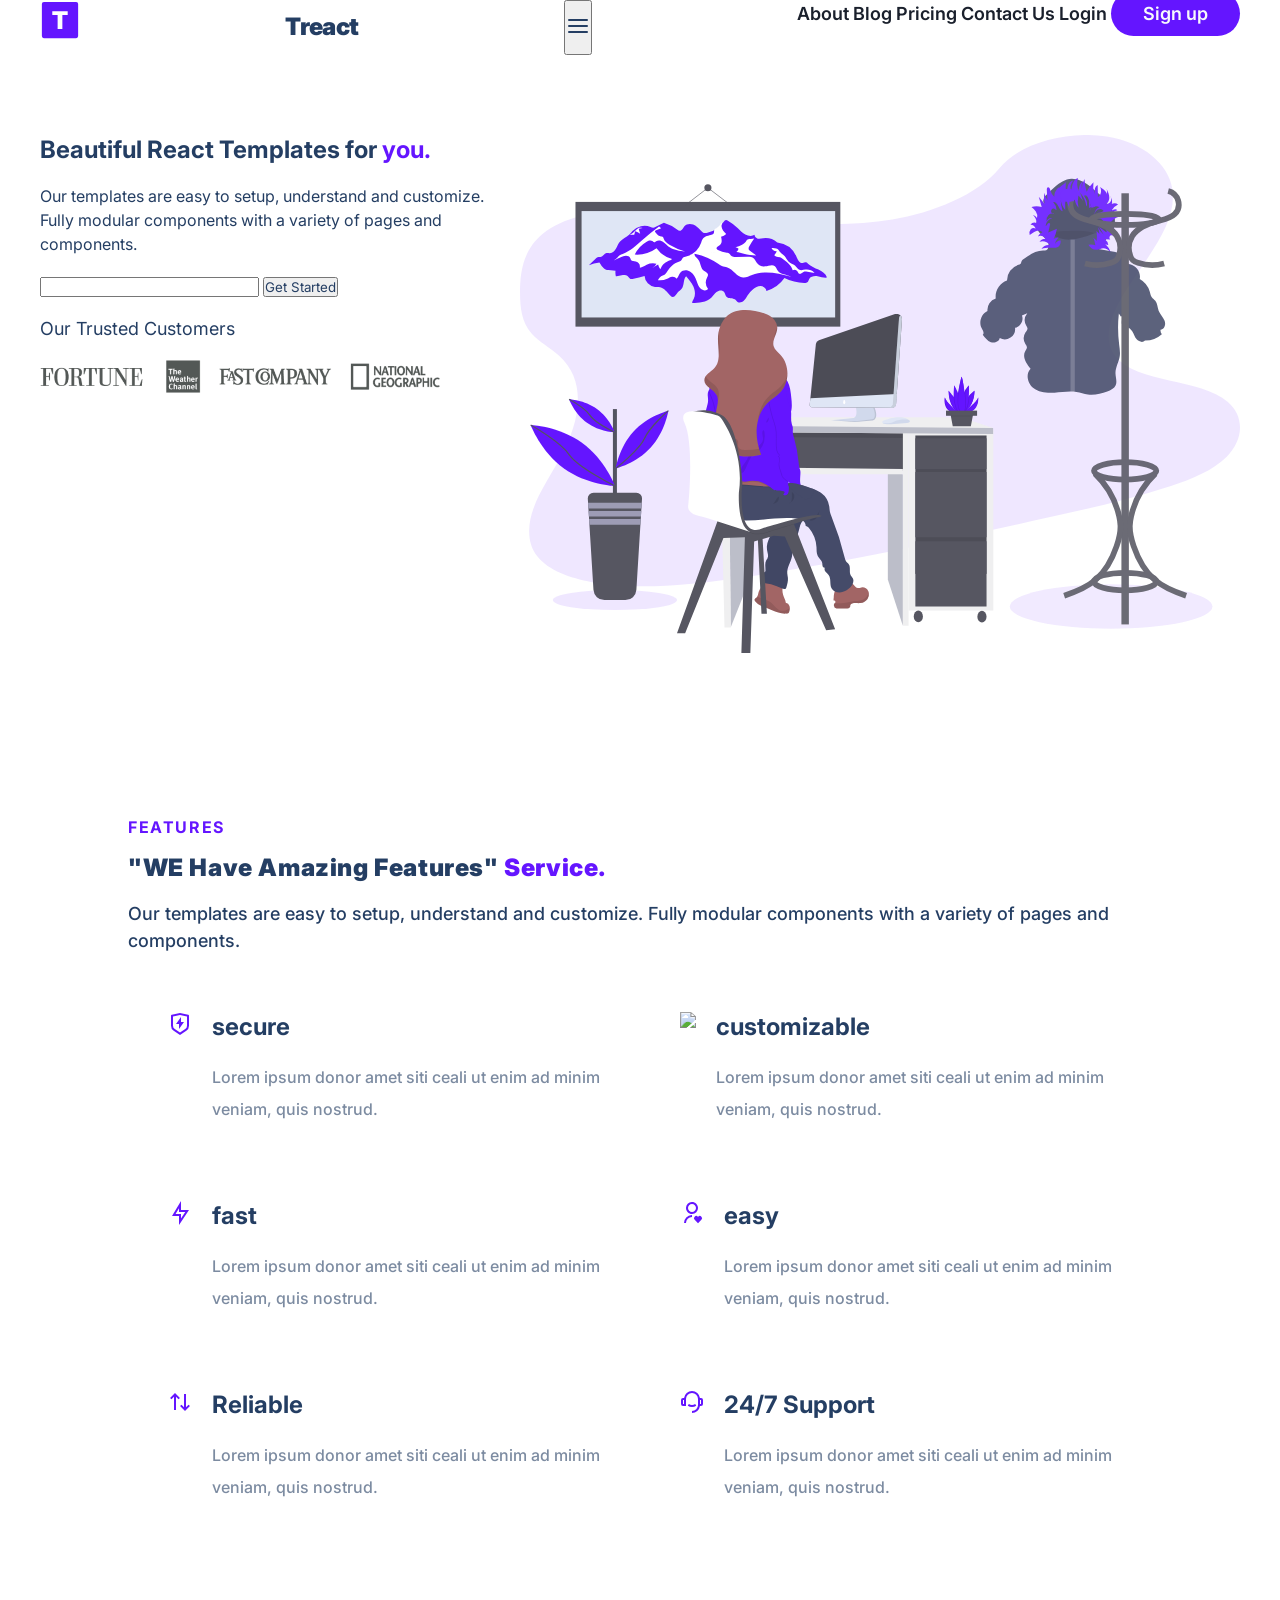
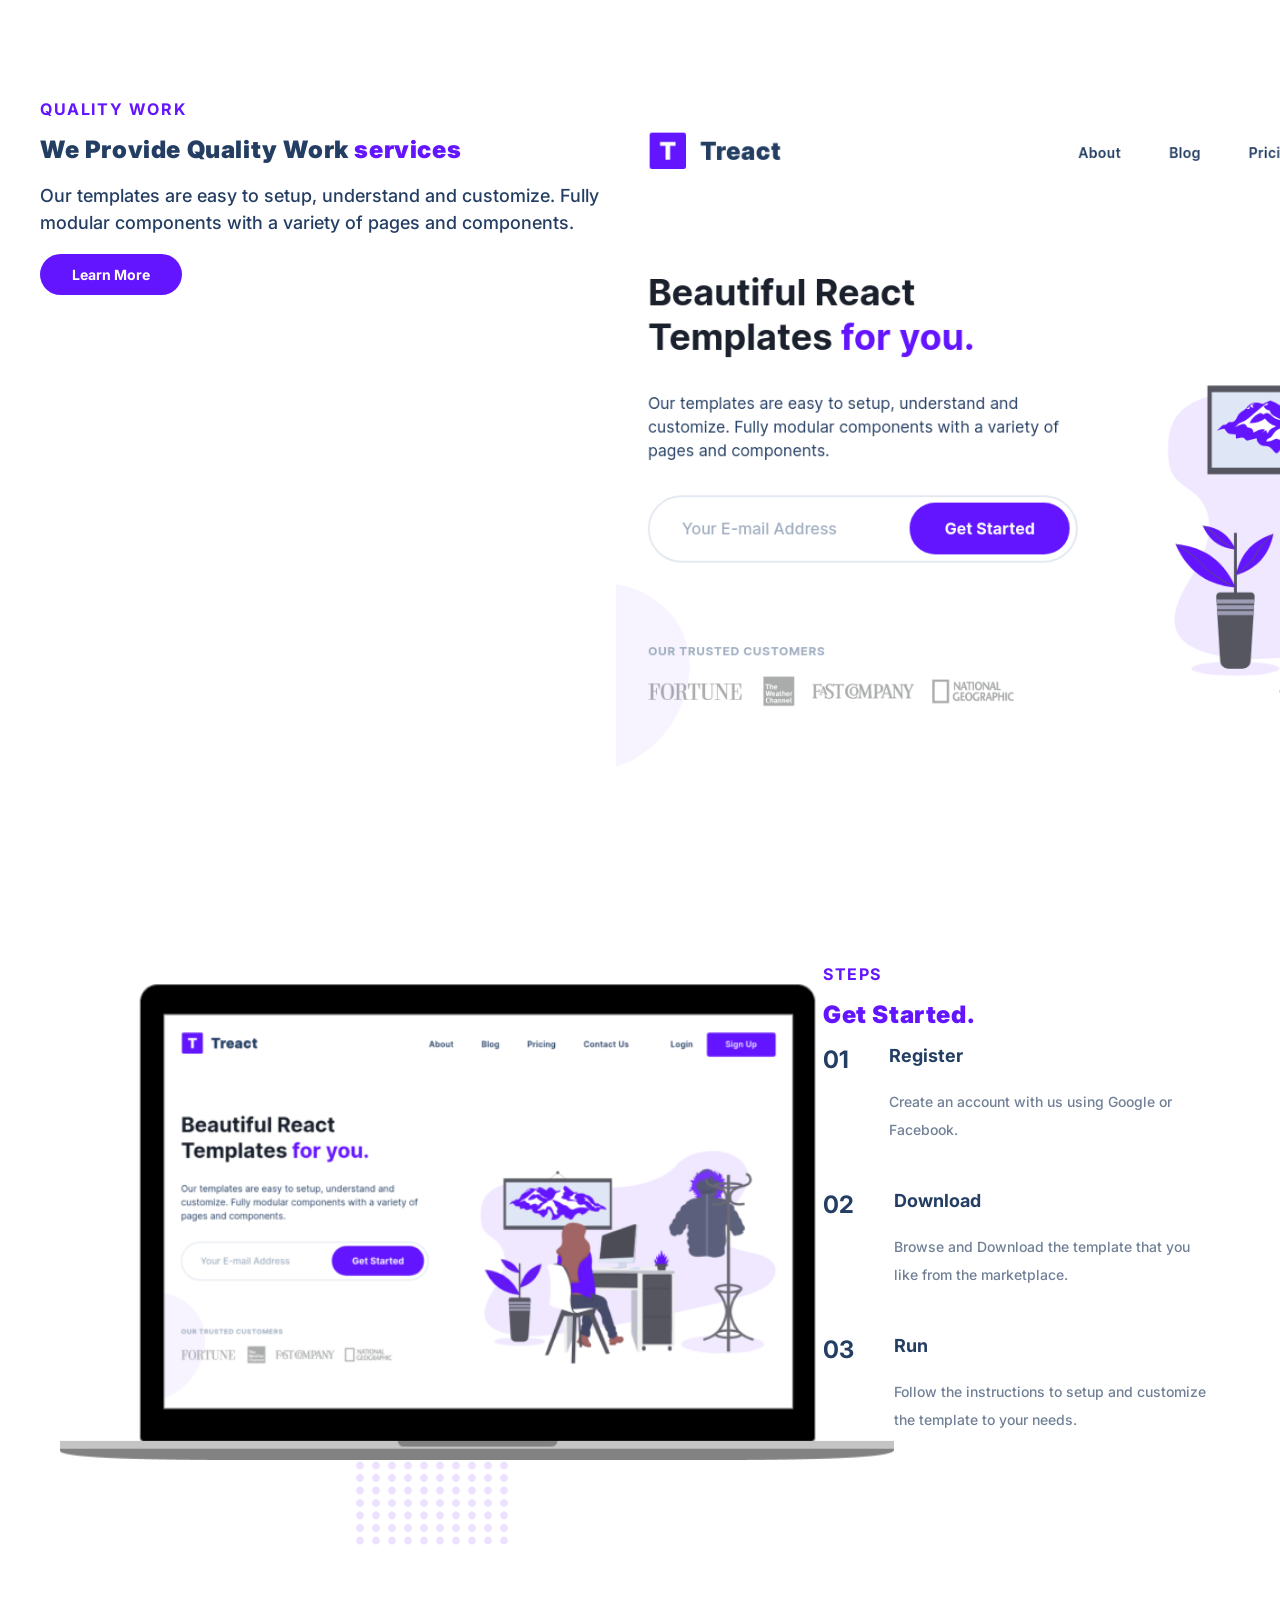
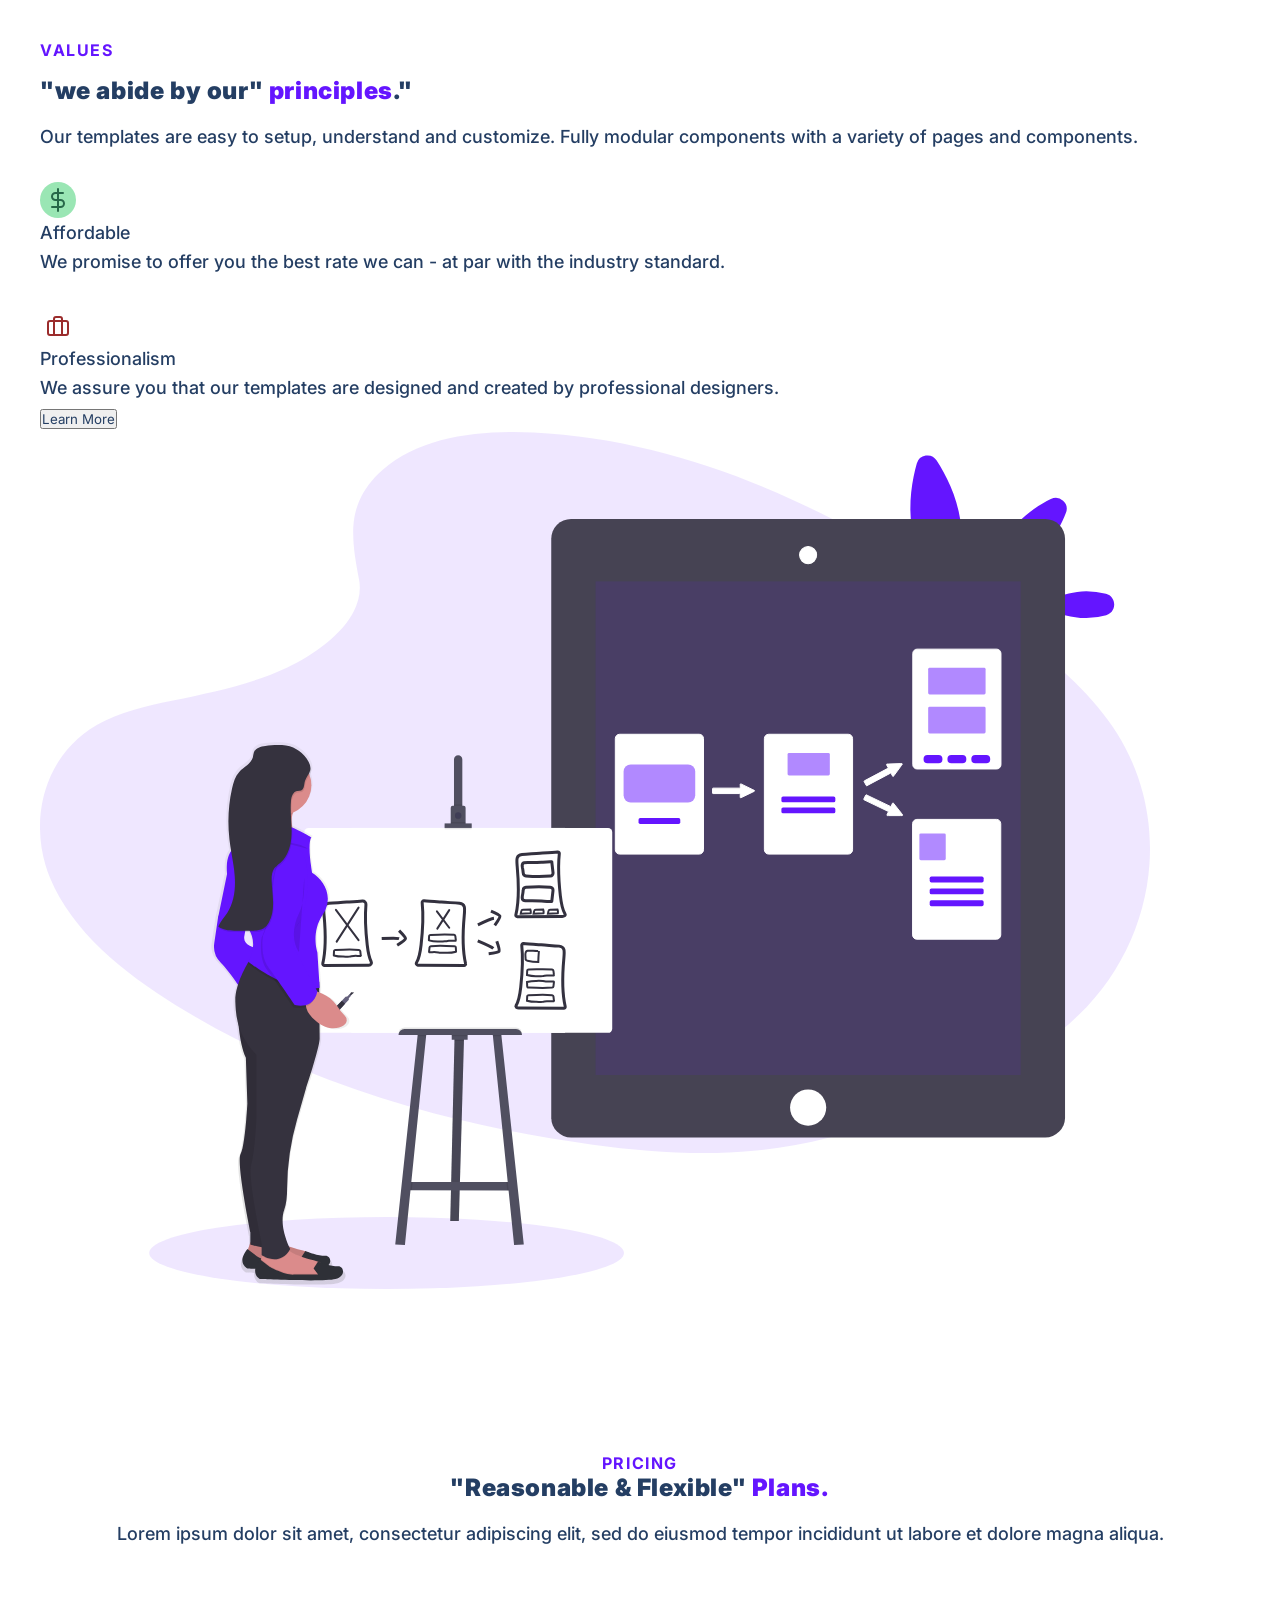
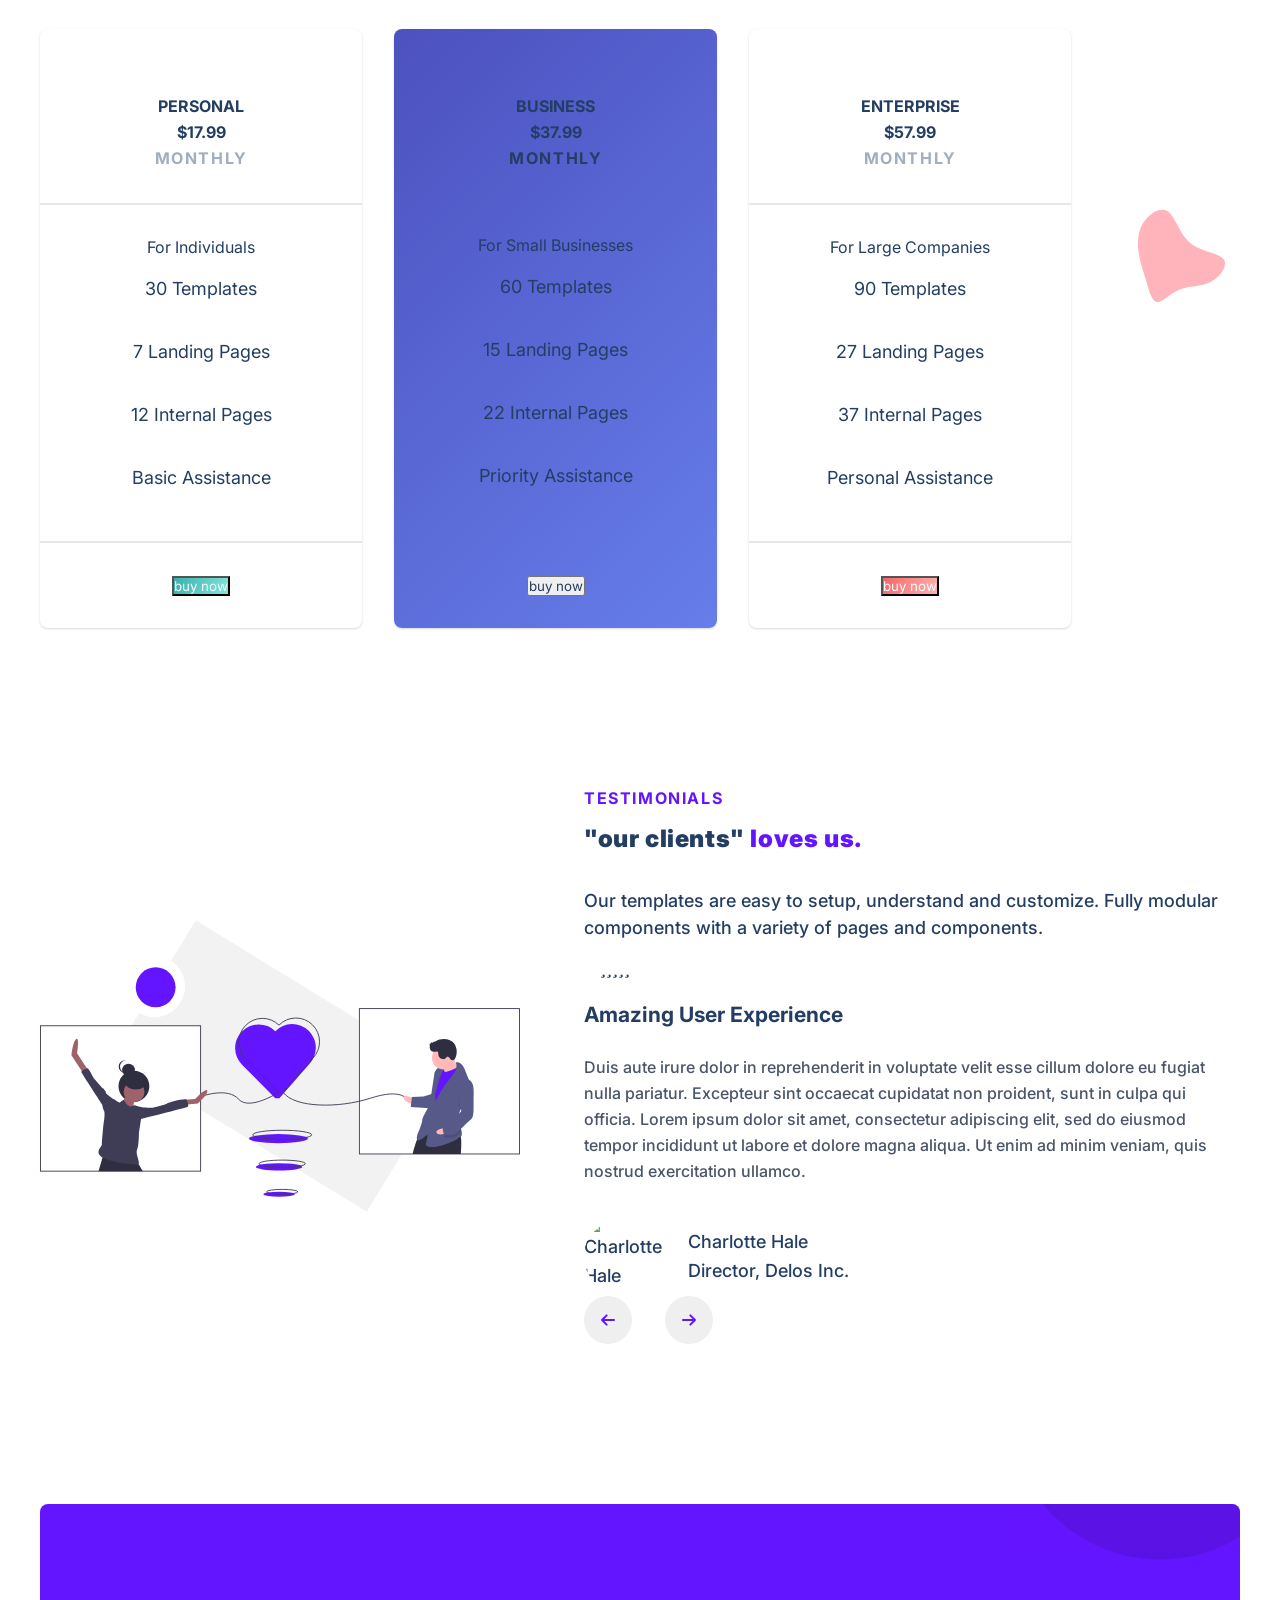
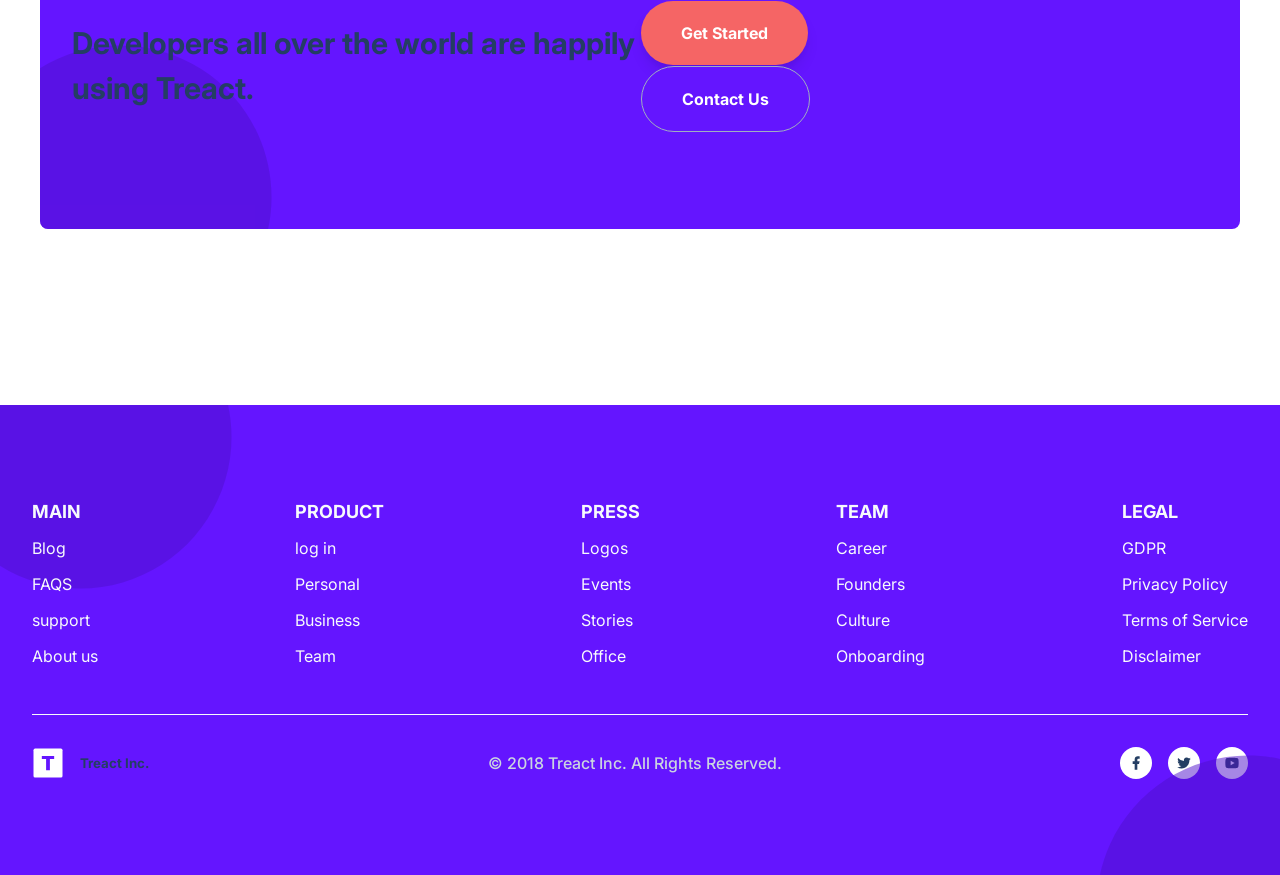
==== index.html @ e56d1c18 "Rename HTML file to index" ====
<!DOCTYPE html>
<html lang="en">

<head>
    <meta charset="UTF-8">
    <meta http-equiv="X-UA-Compatible" content="IE=edge">
    <meta name="viewport" content="width=device-width, initial-scale=1.0">    
    <link rel="stylesheet" href="final project.css">
    <script src="https://kit.fontawesome.com/6487f0a3d4.js" crossorigin="anonymous"></script>
    <style media="all" id="fa-v5-font-face">/*
 * Font Awesome Free 6.7.2 by @fontawesome - https://fontawesome.com
 * License - https://fontawesome.com/license/free (Icons: CC BY 4.0, Fonts: SIL OFL 1.1, Code: MIT License)
 * Copyright 2024 Fonticons, Inc.
 */
@font-face{font-family:"Font Awesome 5 Brands";font-display:block;font-weight:400;src:url(https://ka-f.fontawesome.com/releases/v6.7.2/webfonts/free-fa-brands-400.woff2) format("woff2"),url(https://ka-f.fontawesome.com/releases/v6.7.2/webfonts/free-fa-brands-400.ttf) format("truetype")}@font-face{font-family:"Font Awesome 5 Free";font-display:block;font-weight:900;src:url(https://ka-f.fontawesome.com/releases/v6.7.2/webfonts/free-fa-solid-900.woff2) format("woff2"),url(https://ka-f.fontawesome.com/releases/v6.7.2/webfonts/free-fa-solid-900.ttf) format("truetype")}@font-face{font-family:"Font Awesome 5 Free";font-display:block;font-weight:400;src:url(https://ka-f.fontawesome.com/releases/v6.7.2/webfonts/free-fa-regular-400.woff2) format("woff2"),url(https://ka-f.fontawesome.com/releases/v6.7.2/webfonts/free-fa-regular-400.ttf) format("truetype")}</style>
    <style media="all" id="fa-v5-font-face">/*
 * Font Awesome Free 6.7.2 by @fontawesome - https://fontawesome.com
 * License - https://fontawesome.com/license/free (Icons: CC BY 4.0, Fonts: SIL OFL 1.1, Code: MIT License)
 * Copyright 2024 Fonticons, Inc.
 */
@font-face{font-family:"Font Awesome 5 Brands";font-display:block;font-weight:400;src:url(https://ka-f.fontawesome.com/releases/v6.7.2/webfonts/free-fa-brands-400.woff2) format("woff2"),url(https://ka-f.fontawesome.com/releases/v6.7.2/webfonts/free-fa-brands-400.ttf) format("truetype")}@font-face{font-family:"Font Awesome 5 Free";font-display:block;font-weight:900;src:url(https://ka-f.fontawesome.com/releases/v6.7.2/webfonts/free-fa-solid-900.woff2) format("woff2"),url(https://ka-f.fontawesome.com/releases/v6.7.2/webfonts/free-fa-solid-900.ttf) format("truetype")}@font-face{font-family:"Font Awesome 5 Free";font-display:block;font-weight:400;src:url(https://ka-f.fontawesome.com/releases/v6.7.2/webfonts/free-fa-regular-400.woff2) format("woff2"),url(https://ka-f.fontawesome.com/releases/v6.7.2/webfonts/free-fa-regular-400.ttf) format("truetype")}</style>
<style media="all" id="fa-v4-shims">/*
 * Font Awesome Free  by 6.7.2 @fontawesome - https://fontawesome.com
 * License - https://fontawesome.com/license/free (Icons: CC BY 4.0, Fonts: SIL OFL 1.1, Code: MIT License)
 * Copyright 2024 Fonticons, Inc.
 */
.fa.fa-glass{--fa:"\f000"}.fa.fa-envelope-o{--fa:"\f0e0"}.fa.fa-envelope-o,.fa.fa-star-o{font-family:"Font Awesome 6 Free";font-weight:400}.fa.fa-star-o{--fa:"\f005"}.fa.fa-close,.fa.fa-remove{--fa:"\f00d"}.fa.fa-gear{--fa:"\f013"}.fa.fa-trash-o{font-family:"Font Awesome 6 Free";font-weight:400;--fa:"\f2ed"}.fa.fa-home{--fa:"\f015"}.fa.fa-file-o{--fa:"\f15b"}.fa.fa-clock-o,.fa.fa-file-o{font-family:"Font Awesome 6 Free";font-weight:400}.fa.fa-clock-o{--fa:"\f017"}.fa.fa-arrow-circle-o-down{--fa:"\f358"}.fa.fa-arrow-circle-o-down,.fa.fa-arrow-circle-o-up{font-family:"Font Awesome 6 Free";font-weight:400}.fa.fa-arrow-circle-o-up{--fa:"\f35b"}.fa.fa-play-circle-o{font-family:"Font Awesome 6 Free";font-weight:400;--fa:"\f144"}.fa.fa-repeat,.fa.fa-rotate-right{--fa:"\f01e"}.fa.fa-refresh{--fa:"\f021"}.fa.fa-list-alt{font-family:"Font Awesome 6 Free";font-weight:400;--fa:"\f022"}.fa.fa-dedent{--fa:"\f03b"}.fa.fa-video-camera{--fa:"\f03d"}.fa.fa-picture-o{--fa:"\f03e"}.fa.fa-photo,.fa.fa-picture-o{font-family:"Font Awesome 6 Free";font-weight:400}.fa.fa-photo{--fa:"\f03e"}.fa.fa-image{font-family:"Font Awesome 6 Free";font-weight:400;--fa:"\f03e"}.fa.fa-map-marker{--fa:"\f3c5"}.fa.fa-pencil-square-o{--fa:"\f044"}.fa.fa-edit,.fa.fa-pencil-square-o{font-family:"Font Awesome 6 Free";font-weight:400}.fa.fa-edit{--fa:"\f044"}.fa.fa-share-square-o{--fa:"\f14d"}.fa.fa-check-square-o{font-family:"Font Awesome 6 Free";font-weight:400;--fa:"\f14a"}.fa.fa-arrows{--fa:"\f0b2"}.fa.fa-times-circle-o{--fa:"\f057"}.fa.fa-check-circle-o,.fa.fa-times-circle-o{font-family:"Font Awesome 6 Free";font-weight:400}.fa.fa-check-circle-o{--fa:"\f058"}.fa.fa-mail-forward{--fa:"\f064"}.fa.fa-expand{--fa:"\f424"}.fa.fa-compress{--fa:"\f422"}.fa.fa-eye,.fa.fa-eye-slash{font-family:"Font Awesome 6 Free";font-weight:400}.fa.fa-warning{--fa:"\f071"}.fa.fa-calendar{--fa:"\f073"}.fa.fa-arrows-v{--fa:"\f338"}.fa.fa-arrows-h{--fa:"\f337"}.fa.fa-bar-chart,.fa.fa-bar-chart-o{--fa:"\e0e3"}.fa.fa-twitter-square{--fa:"\f081"}.fa.fa-facebook-square,.fa.fa-twitter-square{font-family:"Font Awesome 6 Brands";font-weight:400}.fa.fa-facebook-square{--fa:"\f082"}.fa.fa-gears{--fa:"\f085"}.fa.fa-thumbs-o-up{--fa:"\f164"}.fa.fa-thumbs-o-down,.fa.fa-thumbs-o-up{font-family:"Font Awesome 6 Free";font-weight:400}.fa.fa-thumbs-o-down{--fa:"\f165"}.fa.fa-heart-o{font-family:"Font Awesome 6 Free";font-weight:400;--fa:"\f004"}.fa.fa-sign-out{--fa:"\f2f5"}.fa.fa-linkedin-square{font-family:"Font Awesome 6 Brands";font-weight:400;--fa:"\f08c"}.fa.fa-thumb-tack{--fa:"\f08d"}.fa.fa-external-link{--fa:"\f35d"}.fa.fa-sign-in{--fa:"\f2f6"}.fa.fa-github-square{font-family:"Font Awesome 6 Brands";font-weight:400;--fa:"\f092"}.fa.fa-lemon-o{--fa:"\f094"}.fa.fa-lemon-o,.fa.fa-square-o{font-family:"Font Awesome 6 Free";font-weight:400}.fa.fa-square-o{--fa:"\f0c8"}.fa.fa-bookmark-o{font-family:"Font Awesome 6 Free";font-weight:400;--fa:"\f02e"}.fa.fa-facebook,.fa.fa-twitter{font-family:"Font Awesome 6 Brands";font-weight:400}.fa.fa-facebook{--fa:"\f39e"}.fa.fa-facebook-f{--fa:"\f39e"}.fa.fa-facebook-f,.fa.fa-github{font-family:"Font Awesome 6 Brands";font-weight:400}.fa.fa-credit-card{font-family:"Font Awesome 6 Free";font-weight:400}.fa.fa-feed{--fa:"\f09e"}.fa.fa-hdd-o{font-family:"Font Awesome 6 Free";font-weight:400;--fa:"\f0a0"}.fa.fa-hand-o-right{--fa:"\f0a4"}.fa.fa-hand-o-left,.fa.fa-hand-o-right{font-family:"Font Awesome 6 Free";font-weight:400}.fa.fa-hand-o-left{--fa:"\f0a5"}.fa.fa-hand-o-up{--fa:"\f0a6"}.fa.fa-hand-o-down,.fa.fa-hand-o-up{font-family:"Font Awesome 6 Free";font-weight:400}.fa.fa-hand-o-down{--fa:"\f0a7"}.fa.fa-globe{--fa:"\f57d"}.fa.fa-tasks{--fa:"\f828"}.fa.fa-arrows-alt{--fa:"\f31e"}.fa.fa-group{--fa:"\f0c0"}.fa.fa-chain{--fa:"\f0c1"}.fa.fa-cut{--fa:"\f0c4"}.fa.fa-files-o{--fa:"\f0c5"}.fa.fa-files-o,.fa.fa-floppy-o{font-family:"Font Awesome 6 Free";font-weight:400}.fa.fa-floppy-o{--fa:"\f0c7"}.fa.fa-save{font-family:"Font Awesome 6 Free";font-weight:400;--fa:"\f0c7"}.fa.fa-navicon,.fa.fa-reorder{--fa:"\f0c9"}.fa.fa-magic{--fa:"\e2ca"}.fa.fa-pinterest,.fa.fa-pinterest-square{font-family:"Font Awesome 6 Brands";font-weight:400}.fa.fa-pinterest-square{--fa:"\f0d3"}.fa.fa-google-plus-square{--fa:"\f0d4"}.fa.fa-google-plus,.fa.fa-google-plus-square{font-family:"Font Awesome 6 Brands";font-weight:400}.fa.fa-google-plus{--fa:"\f0d5"}.fa.fa-money{--fa:"\f3d1"}.fa.fa-unsorted{--fa:"\f0dc"}.fa.fa-sort-desc{--fa:"\f0dd"}.fa.fa-sort-asc{--fa:"\f0de"}.fa.fa-linkedin{font-family:"Font Awesome 6 Brands";font-weight:400;--fa:"\f0e1"}.fa.fa-rotate-left{--fa:"\f0e2"}.fa.fa-legal{--fa:"\f0e3"}.fa.fa-dashboard,.fa.fa-tachometer{--fa:"\f625"}.fa.fa-comment-o{--fa:"\f075"}.fa.fa-comment-o,.fa.fa-comments-o{font-family:"Font Awesome 6 Free";font-weight:400}.fa.fa-comments-o{--fa:"\f086"}.fa.fa-flash{--fa:"\f0e7"}.fa.fa-clipboard{--fa:"\f0ea"}.fa.fa-lightbulb-o{font-family:"Font Awesome 6 Free";font-weight:400;--fa:"\f0eb"}.fa.fa-exchange{--fa:"\f362"}.fa.fa-cloud-download{--fa:"\f0ed"}.fa.fa-cloud-upload{--fa:"\f0ee"}.fa.fa-bell-o{font-family:"Font Awesome 6 Free";font-weight:400;--fa:"\f0f3"}.fa.fa-cutlery{--fa:"\f2e7"}.fa.fa-file-text-o{--fa:"\f15c"}.fa.fa-building-o,.fa.fa-file-text-o{font-family:"Font Awesome 6 Free";font-weight:400}.fa.fa-building-o{--fa:"\f1ad"}.fa.fa-hospital-o{font-family:"Font Awesome 6 Free";font-weight:400;--fa:"\f0f8"}.fa.fa-tablet{--fa:"\f3fa"}.fa.fa-mobile,.fa.fa-mobile-phone{--fa:"\f3cd"}.fa.fa-circle-o{font-family:"Font Awesome 6 Free";font-weight:400;--fa:"\f111"}.fa.fa-mail-reply{--fa:"\f3e5"}.fa.fa-github-alt{font-family:"Font Awesome 6 Brands";font-weight:400}.fa.fa-folder-o{--fa:"\f07b"}.fa.fa-folder-o,.fa.fa-folder-open-o{font-family:"Font Awesome 6 Free";font-weight:400}.fa.fa-folder-open-o{--fa:"\f07c"}.fa.fa-smile-o{--fa:"\f118"}.fa.fa-frown-o,.fa.fa-smile-o{font-family:"Font Awesome 6 Free";font-weight:400}.fa.fa-frown-o{--fa:"\f119"}.fa.fa-meh-o{--fa:"\f11a"}.fa.fa-keyboard-o,.fa.fa-meh-o{font-family:"Font Awesome 6 Free";font-weight:400}.fa.fa-keyboard-o{--fa:"\f11c"}.fa.fa-flag-o{font-family:"Font Awesome 6 Free";font-weight:400;--fa:"\f024"}.fa.fa-mail-reply-all{--fa:"\f122"}.fa.fa-star-half-o{--fa:"\f5c0"}.fa.fa-star-half-empty,.fa.fa-star-half-o{font-family:"Font Awesome 6 Free";font-weight:400}.fa.fa-star-half-empty{--fa:"\f5c0"}.fa.fa-star-half-full{font-family:"Font Awesome 6 Free";font-weight:400;--fa:"\f5c0"}.fa.fa-code-fork{--fa:"\f126"}.fa.fa-chain-broken,.fa.fa-unlink{--fa:"\f127"}.fa.fa-calendar-o{font-family:"Font Awesome 6 Free";font-weight:400;--fa:"\f133"}.fa.fa-css3,.fa.fa-html5,.fa.fa-maxcdn{font-family:"Font Awesome 6 Brands";font-weight:400}.fa.fa-unlock-alt{--fa:"\f09c"}.fa.fa-minus-square-o{font-family:"Font Awesome 6 Free";font-weight:400;--fa:"\f146"}.fa.fa-level-up{--fa:"\f3bf"}.fa.fa-level-down{--fa:"\f3be"}.fa.fa-pencil-square{--fa:"\f14b"}.fa.fa-external-link-square{--fa:"\f360"}.fa.fa-compass{font-family:"Font Awesome 6 Free";font-weight:400}.fa.fa-caret-square-o-down{font-family:"Font Awesome 6 Free";font-weight:400;--fa:"\f150"}.fa.fa-toggle-down{font-family:"Font Awesome 6 Free";font-weight:400;--fa:"\f150"}.fa.fa-caret-square-o-up{font-family:"Font Awesome 6 Free";font-weight:400;--fa:"\f151"}.fa.fa-toggle-up{font-family:"Font Awesome 6 Free";font-weight:400;--fa:"\f151"}.fa.fa-caret-square-o-right{font-family:"Font Awesome 6 Free";font-weight:400;--fa:"\f152"}.fa.fa-toggle-right{font-family:"Font Awesome 6 Free";font-weight:400;--fa:"\f152"}.fa.fa-eur,.fa.fa-euro{--fa:"\f153"}.fa.fa-gbp{--fa:"\f154"}.fa.fa-dollar,.fa.fa-usd{--fa:"\24"}.fa.fa-inr,.fa.fa-rupee{--fa:"\e1bc"}.fa.fa-cny,.fa.fa-jpy,.fa.fa-rmb,.fa.fa-yen{--fa:"\f157"}.fa.fa-rouble,.fa.fa-rub,.fa.fa-ruble{--fa:"\f158"}.fa.fa-krw,.fa.fa-won{--fa:"\f159"}.fa.fa-bitcoin,.fa.fa-btc{font-family:"Font Awesome 6 Brands";font-weight:400}.fa.fa-bitcoin{--fa:"\f15a"}.fa.fa-file-text{--fa:"\f15c"}.fa.fa-sort-alpha-asc{--fa:"\f15d"}.fa.fa-sort-alpha-desc{--fa:"\f881"}.fa.fa-sort-amount-asc{--fa:"\f884"}.fa.fa-sort-amount-desc{--fa:"\f160"}.fa.fa-sort-numeric-asc{--fa:"\f162"}.fa.fa-sort-numeric-desc{--fa:"\f886"}.fa.fa-youtube-square{--fa:"\f431"}.fa.fa-xing,.fa.fa-xing-square,.fa.fa-youtube,.fa.fa-youtube-square{font-family:"Font Awesome 6 Brands";font-weight:400}.fa.fa-xing-square{--fa:"\f169"}.fa.fa-youtube-play{--fa:"\f167"}.fa.fa-adn,.fa.fa-bitbucket,.fa.fa-bitbucket-square,.fa.fa-dropbox,.fa.fa-flickr,.fa.fa-instagram,.fa.fa-stack-overflow,.fa.fa-youtube-play{font-family:"Font Awesome 6 Brands";font-weight:400}.fa.fa-bitbucket-square{--fa:"\f171"}.fa.fa-tumblr,.fa.fa-tumblr-square{font-family:"Font Awesome 6 Brands";font-weight:400}.fa.fa-tumblr-square{--fa:"\f174"}.fa.fa-long-arrow-down{--fa:"\f309"}.fa.fa-long-arrow-up{--fa:"\f30c"}.fa.fa-long-arrow-left{--fa:"\f30a"}.fa.fa-long-arrow-right{--fa:"\f30b"}.fa.fa-android,.fa.fa-apple,.fa.fa-dribbble,.fa.fa-foursquare,.fa.fa-gittip,.fa.fa-gratipay,.fa.fa-linux,.fa.fa-skype,.fa.fa-trello,.fa.fa-windows{font-family:"Font Awesome 6 Brands";font-weight:400}.fa.fa-gittip{--fa:"\f184"}.fa.fa-sun-o{--fa:"\f185"}.fa.fa-moon-o,.fa.fa-sun-o{font-family:"Font Awesome 6 Free";font-weight:400}.fa.fa-moon-o{--fa:"\f186"}.fa.fa-pagelines,.fa.fa-renren,.fa.fa-stack-exchange,.fa.fa-vk,.fa.fa-weibo{font-family:"Font Awesome 6 Brands";font-weight:400}.fa.fa-arrow-circle-o-right{--fa:"\f35a"}.fa.fa-arrow-circle-o-left,.fa.fa-arrow-circle-o-right{font-family:"Font Awesome 6 Free";font-weight:400}.fa.fa-arrow-circle-o-left{--fa:"\f359"}.fa.fa-caret-square-o-left{font-family:"Font Awesome 6 Free";font-weight:400;--fa:"\f191"}.fa.fa-toggle-left{--fa:"\f191"}.fa.fa-dot-circle-o,.fa.fa-toggle-left{font-family:"Font Awesome 6 Free";font-weight:400}.fa.fa-dot-circle-o{--fa:"\f192"}.fa.fa-vimeo-square{font-family:"Font Awesome 6 Brands";font-weight:400;--fa:"\f194"}.fa.fa-try,.fa.fa-turkish-lira{--fa:"\e2bb"}.fa.fa-plus-square-o{font-family:"Font Awesome 6 Free";font-weight:400;--fa:"\f0fe"}.fa.fa-openid,.fa.fa-slack,.fa.fa-wordpress{font-family:"Font Awesome 6 Brands";font-weight:400}.fa.fa-bank,.fa.fa-institution{--fa:"\f19c"}.fa.fa-mortar-board{--fa:"\f19d"}.fa.fa-google,.fa.fa-reddit,.fa.fa-reddit-square,.fa.fa-yahoo{font-family:"Font Awesome 6 Brands";font-weight:400}.fa.fa-reddit-square{--fa:"\f1a2"}.fa.fa-behance,.fa.fa-behance-square,.fa.fa-delicious,.fa.fa-digg,.fa.fa-drupal,.fa.fa-joomla,.fa.fa-pied-piper-alt,.fa.fa-pied-piper-pp,.fa.fa-stumbleupon,.fa.fa-stumbleupon-circle{font-family:"Font Awesome 6 Brands";font-weight:400}.fa.fa-behance-square{--fa:"\f1b5"}.fa.fa-steam,.fa.fa-steam-square{font-family:"Font Awesome 6 Brands";font-weight:400}.fa.fa-steam-square{--fa:"\f1b7"}.fa.fa-automobile{--fa:"\f1b9"}.fa.fa-cab{--fa:"\f1ba"}.fa.fa-deviantart,.fa.fa-soundcloud,.fa.fa-spotify{font-family:"Font Awesome 6 Brands";font-weight:400}.fa.fa-file-pdf-o{--fa:"\f1c1"}.fa.fa-file-pdf-o,.fa.fa-file-word-o{font-family:"Font Awesome 6 Free";font-weight:400}.fa.fa-file-word-o{--fa:"\f1c2"}.fa.fa-file-excel-o{--fa:"\f1c3"}.fa.fa-file-excel-o,.fa.fa-file-powerpoint-o{font-family:"Font Awesome 6 Free";font-weight:400}.fa.fa-file-powerpoint-o{--fa:"\f1c4"}.fa.fa-file-image-o{--fa:"\f1c5"}.fa.fa-file-image-o,.fa.fa-file-photo-o{font-family:"Font Awesome 6 Free";font-weight:400}.fa.fa-file-photo-o{--fa:"\f1c5"}.fa.fa-file-picture-o{--fa:"\f1c5"}.fa.fa-file-archive-o,.fa.fa-file-picture-o{font-family:"Font Awesome 6 Free";font-weight:400}.fa.fa-file-archive-o{--fa:"\f1c6"}.fa.fa-file-zip-o{--fa:"\f1c6"}.fa.fa-file-audio-o,.fa.fa-file-zip-o{font-family:"Font Awesome 6 Free";font-weight:400}.fa.fa-file-audio-o{--fa:"\f1c7"}.fa.fa-file-sound-o{--fa:"\f1c7"}.fa.fa-file-sound-o,.fa.fa-file-video-o{font-family:"Font Awesome 6 Free";font-weight:400}.fa.fa-file-video-o{--fa:"\f1c8"}.fa.fa-file-movie-o{--fa:"\f1c8"}.fa.fa-file-code-o,.fa.fa-file-movie-o{font-family:"Font Awesome 6 Free";font-weight:400}.fa.fa-file-code-o{--fa:"\f1c9"}.fa.fa-codepen,.fa.fa-jsfiddle,.fa.fa-vine{font-family:"Font Awesome 6 Brands";font-weight:400}.fa.fa-life-bouy,.fa.fa-life-buoy,.fa.fa-life-saver,.fa.fa-support{--fa:"\f1cd"}.fa.fa-circle-o-notch{--fa:"\f1ce"}.fa.fa-ra,.fa.fa-rebel{font-family:"Font Awesome 6 Brands";font-weight:400}.fa.fa-ra{--fa:"\f1d0"}.fa.fa-resistance{--fa:"\f1d0"}.fa.fa-empire,.fa.fa-ge,.fa.fa-resistance{font-family:"Font Awesome 6 Brands";font-weight:400}.fa.fa-ge{--fa:"\f1d1"}.fa.fa-git-square{--fa:"\f1d2"}.fa.fa-git,.fa.fa-git-square,.fa.fa-hacker-news,.fa.fa-y-combinator-square{font-family:"Font Awesome 6 Brands";font-weight:400}.fa.fa-y-combinator-square{--fa:"\f1d4"}.fa.fa-yc-square{--fa:"\f1d4"}.fa.fa-qq,.fa.fa-tencent-weibo,.fa.fa-wechat,.fa.fa-weixin,.fa.fa-yc-square{font-family:"Font Awesome 6 Brands";font-weight:400}.fa.fa-wechat{--fa:"\f1d7"}.fa.fa-send{--fa:"\f1d8"}.fa.fa-paper-plane-o{--fa:"\f1d8"}.fa.fa-paper-plane-o,.fa.fa-send-o{font-family:"Font Awesome 6 Free";font-weight:400}.fa.fa-send-o{--fa:"\f1d8"}.fa.fa-circle-thin{font-family:"Font Awesome 6 Free";font-weight:400;--fa:"\f111"}.fa.fa-header{--fa:"\f1dc"}.fa.fa-futbol-o{--fa:"\f1e3"}.fa.fa-futbol-o,.fa.fa-soccer-ball-o{font-family:"Font Awesome 6 Free";font-weight:400}.fa.fa-soccer-ball-o{--fa:"\f1e3"}.fa.fa-slideshare,.fa.fa-twitch,.fa.fa-yelp{font-family:"Font Awesome 6 Brands";font-weight:400}.fa.fa-newspaper-o{font-family:"Font Awesome 6 Free";font-weight:400;--fa:"\f1ea"}.fa.fa-cc-amex,.fa.fa-cc-discover,.fa.fa-cc-mastercard,.fa.fa-cc-paypal,.fa.fa-cc-stripe,.fa.fa-cc-visa,.fa.fa-google-wallet,.fa.fa-paypal{font-family:"Font Awesome 6 Brands";font-weight:400}.fa.fa-bell-slash-o{font-family:"Font Awesome 6 Free";font-weight:400;--fa:"\f1f6"}.fa.fa-trash{--fa:"\f2ed"}.fa.fa-copyright{font-family:"Font Awesome 6 Free";font-weight:400}.fa.fa-eyedropper{--fa:"\f1fb"}.fa.fa-area-chart{--fa:"\f1fe"}.fa.fa-pie-chart{--fa:"\f200"}.fa.fa-line-chart{--fa:"\f201"}.fa.fa-lastfm,.fa.fa-lastfm-square{font-family:"Font Awesome 6 Brands";font-weight:400}.fa.fa-lastfm-square{--fa:"\f203"}.fa.fa-angellist,.fa.fa-ioxhost{font-family:"Font Awesome 6 Brands";font-weight:400}.fa.fa-cc{font-family:"Font Awesome 6 Free";font-weight:400;--fa:"\f20a"}.fa.fa-ils,.fa.fa-shekel,.fa.fa-sheqel{--fa:"\f20b"}.fa.fa-buysellads,.fa.fa-connectdevelop,.fa.fa-dashcube,.fa.fa-forumbee,.fa.fa-leanpub,.fa.fa-sellsy,.fa.fa-shirtsinbulk,.fa.fa-simplybuilt,.fa.fa-skyatlas{font-family:"Font Awesome 6 Brands";font-weight:400}.fa.fa-diamond{font-family:"Font Awesome 6 Free";font-weight:400;--fa:"\f3a5"}.fa.fa-intersex,.fa.fa-transgender{--fa:"\f224"}.fa.fa-transgender-alt{--fa:"\f225"}.fa.fa-facebook-official{--fa:"\f09a"}.fa.fa-facebook-official,.fa.fa-pinterest-p,.fa.fa-whatsapp{font-family:"Font Awesome 6 Brands";font-weight:400}.fa.fa-hotel{--fa:"\f236"}.fa.fa-medium,.fa.fa-viacoin,.fa.fa-y-combinator,.fa.fa-yc{font-family:"Font Awesome 6 Brands";font-weight:400}.fa.fa-yc{--fa:"\f23b"}.fa.fa-expeditedssl,.fa.fa-opencart,.fa.fa-optin-monster{font-family:"Font Awesome 6 Brands";font-weight:400}.fa.fa-battery,.fa.fa-battery-4{--fa:"\f240"}.fa.fa-battery-3{--fa:"\f241"}.fa.fa-battery-2{--fa:"\f242"}.fa.fa-battery-1{--fa:"\f243"}.fa.fa-battery-0{--fa:"\f244"}.fa.fa-object-group,.fa.fa-object-ungroup,.fa.fa-sticky-note-o{font-family:"Font Awesome 6 Free";font-weight:400}.fa.fa-sticky-note-o{--fa:"\f249"}.fa.fa-cc-diners-club,.fa.fa-cc-jcb{font-family:"Font Awesome 6 Brands";font-weight:400}.fa.fa-clone{font-family:"Font Awesome 6 Free";font-weight:400}.fa.fa-hourglass-o{--fa:"\f254"}.fa.fa-hourglass-1{--fa:"\f251"}.fa.fa-hourglass-2{--fa:"\f252"}.fa.fa-hourglass-3{--fa:"\f253"}.fa.fa-hand-rock-o{--fa:"\f255"}.fa.fa-hand-grab-o,.fa.fa-hand-rock-o{font-family:"Font Awesome 6 Free";font-weight:400}.fa.fa-hand-grab-o{--fa:"\f255"}.fa.fa-hand-paper-o{--fa:"\f256"}.fa.fa-hand-paper-o,.fa.fa-hand-stop-o{font-family:"Font Awesome 6 Free";font-weight:400}.fa.fa-hand-stop-o{--fa:"\f256"}.fa.fa-hand-scissors-o{--fa:"\f257"}.fa.fa-hand-lizard-o,.fa.fa-hand-scissors-o{font-family:"Font Awesome 6 Free";font-weight:400}.fa.fa-hand-lizard-o{--fa:"\f258"}.fa.fa-hand-spock-o{--fa:"\f259"}.fa.fa-hand-pointer-o,.fa.fa-hand-spock-o{font-family:"Font Awesome 6 Free";font-weight:400}.fa.fa-hand-pointer-o{--fa:"\f25a"}.fa.fa-hand-peace-o{--fa:"\f25b"}.fa.fa-hand-peace-o,.fa.fa-registered{font-family:"Font Awesome 6 Free";font-weight:400}.fa.fa-creative-commons,.fa.fa-gg,.fa.fa-gg-circle,.fa.fa-odnoklassniki,.fa.fa-odnoklassniki-square{font-family:"Font Awesome 6 Brands";font-weight:400}.fa.fa-odnoklassniki-square{--fa:"\f264"}.fa.fa-chrome,.fa.fa-firefox,.fa.fa-get-pocket,.fa.fa-internet-explorer,.fa.fa-opera,.fa.fa-safari,.fa.fa-wikipedia-w{font-family:"Font Awesome 6 Brands";font-weight:400}.fa.fa-television{--fa:"\f26c"}.fa.fa-500px,.fa.fa-amazon,.fa.fa-contao{font-family:"Font Awesome 6 Brands";font-weight:400}.fa.fa-calendar-plus-o{--fa:"\f271"}.fa.fa-calendar-minus-o,.fa.fa-calendar-plus-o{font-family:"Font Awesome 6 Free";font-weight:400}.fa.fa-calendar-minus-o{--fa:"\f272"}.fa.fa-calendar-times-o{--fa:"\f273"}.fa.fa-calendar-check-o,.fa.fa-calendar-times-o{font-family:"Font Awesome 6 Free";font-weight:400}.fa.fa-calendar-check-o{--fa:"\f274"}.fa.fa-map-o{font-family:"Font Awesome 6 Free";font-weight:400;--fa:"\f279"}.fa.fa-commenting{--fa:"\f4ad"}.fa.fa-commenting-o{font-family:"Font Awesome 6 Free";font-weight:400;--fa:"\f4ad"}.fa.fa-houzz,.fa.fa-vimeo{font-family:"Font Awesome 6 Brands";font-weight:400}.fa.fa-vimeo{--fa:"\f27d"}.fa.fa-black-tie,.fa.fa-edge,.fa.fa-fonticons,.fa.fa-reddit-alien{font-family:"Font Awesome 6 Brands";font-weight:400}.fa.fa-credit-card-alt{--fa:"\f09d"}.fa.fa-codiepie,.fa.fa-fort-awesome,.fa.fa-mixcloud,.fa.fa-modx,.fa.fa-product-hunt,.fa.fa-scribd,.fa.fa-usb{font-family:"Font Awesome 6 Brands";font-weight:400}.fa.fa-pause-circle-o{--fa:"\f28b"}.fa.fa-pause-circle-o,.fa.fa-stop-circle-o{font-family:"Font Awesome 6 Free";font-weight:400}.fa.fa-stop-circle-o{--fa:"\f28d"}.fa.fa-bluetooth,.fa.fa-bluetooth-b,.fa.fa-envira,.fa.fa-gitlab,.fa.fa-wheelchair-alt,.fa.fa-wpbeginner,.fa.fa-wpforms{font-family:"Font Awesome 6 Brands";font-weight:400}.fa.fa-wheelchair-alt{--fa:"\f368"}.fa.fa-question-circle-o{font-family:"Font Awesome 6 Free";font-weight:400;--fa:"\f059"}.fa.fa-volume-control-phone{--fa:"\f2a0"}.fa.fa-asl-interpreting{--fa:"\f2a3"}.fa.fa-deafness,.fa.fa-hard-of-hearing{--fa:"\f2a4"}.fa.fa-glide,.fa.fa-glide-g{font-family:"Font Awesome 6 Brands";font-weight:400}.fa.fa-signing{--fa:"\f2a7"}.fa.fa-viadeo,.fa.fa-viadeo-square{font-family:"Font Awesome 6 Brands";font-weight:400}.fa.fa-viadeo-square{--fa:"\f2aa"}.fa.fa-snapchat,.fa.fa-snapchat-ghost{font-family:"Font Awesome 6 Brands";font-weight:400}.fa.fa-snapchat-ghost{--fa:"\f2ab"}.fa.fa-snapchat-square{--fa:"\f2ad"}.fa.fa-first-order,.fa.fa-google-plus-official,.fa.fa-pied-piper,.fa.fa-snapchat-square,.fa.fa-themeisle,.fa.fa-yoast{font-family:"Font Awesome 6 Brands";font-weight:400}.fa.fa-google-plus-official{--fa:"\f2b3"}.fa.fa-google-plus-circle{--fa:"\f2b3"}.fa.fa-fa,.fa.fa-font-awesome,.fa.fa-google-plus-circle{font-family:"Font Awesome 6 Brands";font-weight:400}.fa.fa-fa{--fa:"\f2b4"}.fa.fa-handshake-o{--fa:"\f2b5"}.fa.fa-envelope-open-o,.fa.fa-handshake-o{font-family:"Font Awesome 6 Free";font-weight:400}.fa.fa-envelope-open-o{--fa:"\f2b6"}.fa.fa-linode{font-family:"Font Awesome 6 Brands";font-weight:400}.fa.fa-address-book-o{font-family:"Font Awesome 6 Free";font-weight:400;--fa:"\f2b9"}.fa.fa-vcard{--fa:"\f2bb"}.fa.fa-address-card-o{--fa:"\f2bb"}.fa.fa-address-card-o,.fa.fa-vcard-o{font-family:"Font Awesome 6 Free";font-weight:400}.fa.fa-vcard-o{--fa:"\f2bb"}.fa.fa-user-circle-o{--fa:"\f2bd"}.fa.fa-user-circle-o,.fa.fa-user-o{font-family:"Font Awesome 6 Free";font-weight:400}.fa.fa-user-o{--fa:"\f007"}.fa.fa-id-badge{font-family:"Font Awesome 6 Free";font-weight:400}.fa.fa-drivers-license{--fa:"\f2c2"}.fa.fa-id-card-o{--fa:"\f2c2"}.fa.fa-drivers-license-o,.fa.fa-id-card-o{font-family:"Font Awesome 6 Free";font-weight:400}.fa.fa-drivers-license-o{--fa:"\f2c2"}.fa.fa-free-code-camp,.fa.fa-quora,.fa.fa-telegram{font-family:"Font Awesome 6 Brands";font-weight:400}.fa.fa-thermometer,.fa.fa-thermometer-4{--fa:"\f2c7"}.fa.fa-thermometer-3{--fa:"\f2c8"}.fa.fa-thermometer-2{--fa:"\f2c9"}.fa.fa-thermometer-1{--fa:"\f2ca"}.fa.fa-thermometer-0{--fa:"\f2cb"}.fa.fa-bathtub,.fa.fa-s15{--fa:"\f2cd"}.fa.fa-window-maximize,.fa.fa-window-restore{font-family:"Font Awesome 6 Free";font-weight:400}.fa.fa-times-rectangle{--fa:"\f410"}.fa.fa-window-close-o{--fa:"\f410"}.fa.fa-times-rectangle-o,.fa.fa-window-close-o{font-family:"Font Awesome 6 Free";font-weight:400}.fa.fa-times-rectangle-o{--fa:"\f410"}.fa.fa-bandcamp,.fa.fa-eercast,.fa.fa-etsy,.fa.fa-grav,.fa.fa-imdb,.fa.fa-ravelry{font-family:"Font Awesome 6 Brands";font-weight:400}.fa.fa-eercast{--fa:"\f2da"}.fa.fa-snowflake-o{font-family:"Font Awesome 6 Free";font-weight:400;--fa:"\f2dc"}.fa.fa-meetup,.fa.fa-superpowers,.fa.fa-wpexplorer{font-family:"Font Awesome 6 Brands";font-weight:400}</style> 
 <style media="all" id="fa-main">/*!
 * Font Awesome Free 6.7.2 by @fontawesome - https://fontawesome.com
 * License - https://fontawesome.com/license/free (Icons: CC BY 4.0, Fonts: SIL OFL 1.1, Code: MIT License)
 * Copyright 2024 Fonticons, Inc.
 */.fa{font-family:var(--fa-style-family,"Font Awesome 6 Free");font-weight:var(--fa-style,900)}.fa,.fa-brands,.fa-regular,.fa-solid,.fab,.far,.fas{-moz-osx-font-smoothing:grayscale;-webkit-font-smoothing:antialiased;display:var(--fa-display,inline-block);font-style:normal;font-variant:normal;line-height:1;text-rendering:auto}.fa-brands:before,.fa-regular:before,.fa-solid:before,.fa:before,.fab:before,.far:before,.fas:before{content:var(--fa)}.fa-classic,.fa-regular,.fa-solid,.far,.fas{font-family:"Font Awesome 6 Free"}.fa-brands,.fab{font-family:"Font Awesome 6 Brands"}.fa-1x{font-size:1em}.fa-2x{font-size:2em}.fa-3x{font-size:3em}.fa-4x{font-size:4em}.fa-5x{font-size:5em}.fa-6x{font-size:6em}.fa-7x{font-size:7em}.fa-8x{font-size:8em}.fa-9x{font-size:9em}.fa-10x{font-size:10em}.fa-2xs{font-size:.625em;line-height:.1em;vertical-align:.225em}.fa-xs{font-size:.75em;line-height:.08333em;vertical-align:.125em}.fa-sm{font-size:.875em;line-height:.07143em;vertical-align:.05357em}.fa-lg{font-size:1.25em;line-height:.05em;vertical-align:-.075em}.fa-xl{font-size:1.5em;line-height:.04167em;vertical-align:-.125em}.fa-2xl{font-size:2em;line-height:.03125em;vertical-align:-.1875em}.fa-fw{text-align:center;width:1.25em}.fa-ul{list-style-type:none;margin-left:var(--fa-li-margin,2.5em);padding-left:0}.fa-ul>li{position:relative}.fa-li{left:calc(var(--fa-li-width, 2em)*-1);position:absolute;text-align:center;width:var(--fa-li-width,2em);line-height:inherit}.fa-border{border-radius:var(--fa-border-radius,.1em);border:var(--fa-border-width,.08em) var(--fa-border-style,solid) var(--fa-border-color,#eee);padding:var(--fa-border-padding,.2em .25em .15em)}.fa-pull-left{float:left;margin-right:var(--fa-pull-margin,.3em)}.fa-pull-right{float:right;margin-left:var(--fa-pull-margin,.3em)}.fa-beat{animation-name:fa-beat;animation-delay:var(--fa-animation-delay,0s);animation-direction:var(--fa-animation-direction,normal);animation-duration:var(--fa-animation-duration,1s);animation-iteration-count:var(--fa-animation-iteration-count,infinite);animation-timing-function:var(--fa-animation-timing,ease-in-out)}.fa-bounce{animation-name:fa-bounce;animation-delay:var(--fa-animation-delay,0s);animation-direction:var(--fa-animation-direction,normal);animation-duration:var(--fa-animation-duration,1s);animation-iteration-count:var(--fa-animation-iteration-count,infinite);animation-timing-function:var(--fa-animation-timing,cubic-bezier(.28,.84,.42,1))}.fa-fade{animation-name:fa-fade;animation-iteration-count:var(--fa-animation-iteration-count,infinite);animation-timing-function:var(--fa-animation-timing,cubic-bezier(.4,0,.6,1))}.fa-beat-fade,.fa-fade{animation-delay:var(--fa-animation-delay,0s);animation-direction:var(--fa-animation-direction,normal);animation-duration:var(--fa-animation-duration,1s)}.fa-beat-fade{animation-name:fa-beat-fade;animation-iteration-count:var(--fa-animation-iteration-count,infinite);animation-timing-function:var(--fa-animation-timing,cubic-bezier(.4,0,.6,1))}.fa-flip{animation-name:fa-flip;animation-delay:var(--fa-animation-delay,0s);animation-direction:var(--fa-animation-direction,normal);animation-duration:var(--fa-animation-duration,1s);animation-iteration-count:var(--fa-animation-iteration-count,infinite);animation-timing-function:var(--fa-animation-timing,ease-in-out)}.fa-shake{animation-name:fa-shake;animation-duration:var(--fa-animation-duration,1s);animation-iteration-count:var(--fa-animation-iteration-count,infinite);animation-timing-function:var(--fa-animation-timing,linear)}.fa-shake,.fa-spin{animation-delay:var(--fa-animation-delay,0s);animation-direction:var(--fa-animation-direction,normal)}.fa-spin{animation-name:fa-spin;animation-duration:var(--fa-animation-duration,2s);animation-iteration-count:var(--fa-animation-iteration-count,infinite);animation-timing-function:var(--fa-animation-timing,linear)}.fa-spin-reverse{--fa-animation-direction:reverse}.fa-pulse,.fa-spin-pulse{animation-name:fa-spin;animation-direction:var(--fa-animation-direction,normal);animation-duration:var(--fa-animation-duration,1s);animation-iteration-count:var(--fa-animation-iteration-count,infinite);animation-timing-function:var(--fa-animation-timing,steps(8))}@media (prefers-reduced-motion:reduce){.fa-beat,.fa-beat-fade,.fa-bounce,.fa-fade,.fa-flip,.fa-pulse,.fa-shake,.fa-spin,.fa-spin-pulse{animation-delay:-1ms;animation-duration:1ms;animation-iteration-count:1;transition-delay:0s;transition-duration:0s}}@keyframes fa-beat{0%,90%{transform:scale(1)}45%{transform:scale(var(--fa-beat-scale,1.25))}}@keyframes fa-bounce{0%{transform:scale(1) translateY(0)}10%{transform:scale(var(--fa-bounce-start-scale-x,1.1),var(--fa-bounce-start-scale-y,.9)) translateY(0)}30%{transform:scale(var(--fa-bounce-jump-scale-x,.9),var(--fa-bounce-jump-scale-y,1.1)) translateY(var(--fa-bounce-height,-.5em))}50%{transform:scale(var(--fa-bounce-land-scale-x,1.05),var(--fa-bounce-land-scale-y,.95)) translateY(0)}57%{transform:scale(1) translateY(var(--fa-bounce-rebound,-.125em))}64%{transform:scale(1) translateY(0)}to{transform:scale(1) translateY(0)}}@keyframes fa-fade{50%{opacity:var(--fa-fade-opacity,.4)}}@keyframes fa-beat-fade{0%,to{opacity:var(--fa-beat-fade-opacity,.4);transform:scale(1)}50%{opacity:1;transform:scale(var(--fa-beat-fade-scale,1.125))}}@keyframes fa-flip{50%{transform:rotate3d(var(--fa-flip-x,0),var(--fa-flip-y,1),var(--fa-flip-z,0),var(--fa-flip-angle,-180deg))}}@keyframes fa-shake{0%{transform:rotate(-15deg)}4%{transform:rotate(15deg)}8%,24%{transform:rotate(-18deg)}12%,28%{transform:rotate(18deg)}16%{transform:rotate(-22deg)}20%{transform:rotate(22deg)}32%{transform:rotate(-12deg)}36%{transform:rotate(12deg)}40%,to{transform:rotate(0deg)}}@keyframes fa-spin{0%{transform:rotate(0deg)}to{transform:rotate(1turn)}}.fa-rotate-90{transform:rotate(90deg)}.fa-rotate-180{transform:rotate(180deg)}.fa-rotate-270{transform:rotate(270deg)}.fa-flip-horizontal{transform:scaleX(-1)}.fa-flip-vertical{transform:scaleY(-1)}.fa-flip-both,.fa-flip-horizontal.fa-flip-vertical{transform:scale(-1)}.fa-rotate-by{transform:rotate(var(--fa-rotate-angle,0))}.fa-stack{display:inline-block;height:2em;line-height:2em;position:relative;vertical-align:middle;width:2.5em}.fa-stack-1x,.fa-stack-2x{left:0;position:absolute;text-align:center;width:100%;z-index:var(--fa-stack-z-index,auto)}.fa-stack-1x{line-height:inherit}.fa-stack-2x{font-size:2em}.fa-inverse{color:var(--fa-inverse,#fff)}.fa-0{--fa:"\30"}.fa-1{--fa:"\31"}.fa-2{--fa:"\32"}.fa-3{--fa:"\33"}.fa-4{--fa:"\34"}.fa-5{--fa:"\35"}.fa-6{--fa:"\36"}.fa-7{--fa:"\37"}.fa-8{--fa:"\38"}.fa-9{--fa:"\39"}.fa-fill-drip{--fa:"\f576"}.fa-arrows-to-circle{--fa:"\e4bd"}.fa-chevron-circle-right,.fa-circle-chevron-right{--fa:"\f138"}.fa-at{--fa:"\40"}.fa-trash-alt,.fa-trash-can{--fa:"\f2ed"}.fa-text-height{--fa:"\f034"}.fa-user-times,.fa-user-xmark{--fa:"\f235"}.fa-stethoscope{--fa:"\f0f1"}.fa-comment-alt,.fa-message{--fa:"\f27a"}.fa-info{--fa:"\f129"}.fa-compress-alt,.fa-down-left-and-up-right-to-center{--fa:"\f422"}.fa-explosion{--fa:"\e4e9"}.fa-file-alt,.fa-file-lines,.fa-file-text{--fa:"\f15c"}.fa-wave-square{--fa:"\f83e"}.fa-ring{--fa:"\f70b"}.fa-building-un{--fa:"\e4d9"}.fa-dice-three{--fa:"\f527"}.fa-calendar-alt,.fa-calendar-days{--fa:"\f073"}.fa-anchor-circle-check{--fa:"\e4aa"}.fa-building-circle-arrow-right{--fa:"\e4d1"}.fa-volleyball,.fa-volleyball-ball{--fa:"\f45f"}.fa-arrows-up-to-line{--fa:"\e4c2"}.fa-sort-desc,.fa-sort-down{--fa:"\f0dd"}.fa-circle-minus,.fa-minus-circle{--fa:"\f056"}.fa-door-open{--fa:"\f52b"}.fa-right-from-bracket,.fa-sign-out-alt{--fa:"\f2f5"}.fa-atom{--fa:"\f5d2"}.fa-soap{--fa:"\e06e"}.fa-heart-music-camera-bolt,.fa-icons{--fa:"\f86d"}.fa-microphone-alt-slash,.fa-microphone-lines-slash{--fa:"\f539"}.fa-bridge-circle-check{--fa:"\e4c9"}.fa-pump-medical{--fa:"\e06a"}.fa-fingerprint{--fa:"\f577"}.fa-hand-point-right{--fa:"\f0a4"}.fa-magnifying-glass-location,.fa-search-location{--fa:"\f689"}.fa-forward-step,.fa-step-forward{--fa:"\f051"}.fa-face-smile-beam,.fa-smile-beam{--fa:"\f5b8"}.fa-flag-checkered{--fa:"\f11e"}.fa-football,.fa-football-ball{--fa:"\f44e"}.fa-school-circle-exclamation{--fa:"\e56c"}.fa-crop{--fa:"\f125"}.fa-angle-double-down,.fa-angles-down{--fa:"\f103"}.fa-users-rectangle{--fa:"\e594"}.fa-people-roof{--fa:"\e537"}.fa-people-line{--fa:"\e534"}.fa-beer,.fa-beer-mug-empty{--fa:"\f0fc"}.fa-diagram-predecessor{--fa:"\e477"}.fa-arrow-up-long,.fa-long-arrow-up{--fa:"\f176"}.fa-burn,.fa-fire-flame-simple{--fa:"\f46a"}.fa-male,.fa-person{--fa:"\f183"}.fa-laptop{--fa:"\f109"}.fa-file-csv{--fa:"\f6dd"}.fa-menorah{--fa:"\f676"}.fa-truck-plane{--fa:"\e58f"}.fa-record-vinyl{--fa:"\f8d9"}.fa-face-grin-stars,.fa-grin-stars{--fa:"\f587"}.fa-bong{--fa:"\f55c"}.fa-pastafarianism,.fa-spaghetti-monster-flying{--fa:"\f67b"}.fa-arrow-down-up-across-line{--fa:"\e4af"}.fa-spoon,.fa-utensil-spoon{--fa:"\f2e5"}.fa-jar-wheat{--fa:"\e517"}.fa-envelopes-bulk,.fa-mail-bulk{--fa:"\f674"}.fa-file-circle-exclamation{--fa:"\e4eb"}.fa-circle-h,.fa-hospital-symbol{--fa:"\f47e"}.fa-pager{--fa:"\f815"}.fa-address-book,.fa-contact-book{--fa:"\f2b9"}.fa-strikethrough{--fa:"\f0cc"}.fa-k{--fa:"\4b"}.fa-landmark-flag{--fa:"\e51c"}.fa-pencil,.fa-pencil-alt{--fa:"\f303"}.fa-backward{--fa:"\f04a"}.fa-caret-right{--fa:"\f0da"}.fa-comments{--fa:"\f086"}.fa-file-clipboard,.fa-paste{--fa:"\f0ea"}.fa-code-pull-request{--fa:"\e13c"}.fa-clipboard-list{--fa:"\f46d"}.fa-truck-loading,.fa-truck-ramp-box{--fa:"\f4de"}.fa-user-check{--fa:"\f4fc"}.fa-vial-virus{--fa:"\e597"}.fa-sheet-plastic{--fa:"\e571"}.fa-blog{--fa:"\f781"}.fa-user-ninja{--fa:"\f504"}.fa-person-arrow-up-from-line{--fa:"\e539"}.fa-scroll-torah,.fa-torah{--fa:"\f6a0"}.fa-broom-ball,.fa-quidditch,.fa-quidditch-broom-ball{--fa:"\f458"}.fa-toggle-off{--fa:"\f204"}.fa-archive,.fa-box-archive{--fa:"\f187"}.fa-person-drowning{--fa:"\e545"}.fa-arrow-down-9-1,.fa-sort-numeric-desc,.fa-sort-numeric-down-alt{--fa:"\f886"}.fa-face-grin-tongue-squint,.fa-grin-tongue-squint{--fa:"\f58a"}.fa-spray-can{--fa:"\f5bd"}.fa-truck-monster{--fa:"\f63b"}.fa-w{--fa:"\57"}.fa-earth-africa,.fa-globe-africa{--fa:"\f57c"}.fa-rainbow{--fa:"\f75b"}.fa-circle-notch{--fa:"\f1ce"}.fa-tablet-alt,.fa-tablet-screen-button{--fa:"\f3fa"}.fa-paw{--fa:"\f1b0"}.fa-cloud{--fa:"\f0c2"}.fa-trowel-bricks{--fa:"\e58a"}.fa-face-flushed,.fa-flushed{--fa:"\f579"}.fa-hospital-user{--fa:"\f80d"}.fa-tent-arrow-left-right{--fa:"\e57f"}.fa-gavel,.fa-legal{--fa:"\f0e3"}.fa-binoculars{--fa:"\f1e5"}.fa-microphone-slash{--fa:"\f131"}.fa-box-tissue{--fa:"\e05b"}.fa-motorcycle{--fa:"\f21c"}.fa-bell-concierge,.fa-concierge-bell{--fa:"\f562"}.fa-pen-ruler,.fa-pencil-ruler{--fa:"\f5ae"}.fa-people-arrows,.fa-people-arrows-left-right{--fa:"\e068"}.fa-mars-and-venus-burst{--fa:"\e523"}.fa-caret-square-right,.fa-square-caret-right{--fa:"\f152"}.fa-cut,.fa-scissors{--fa:"\f0c4"}.fa-sun-plant-wilt{--fa:"\e57a"}.fa-toilets-portable{--fa:"\e584"}.fa-hockey-puck{--fa:"\f453"}.fa-table{--fa:"\f0ce"}.fa-magnifying-glass-arrow-right{--fa:"\e521"}.fa-digital-tachograph,.fa-tachograph-digital{--fa:"\f566"}.fa-users-slash{--fa:"\e073"}.fa-clover{--fa:"\e139"}.fa-mail-reply,.fa-reply{--fa:"\f3e5"}.fa-star-and-crescent{--fa:"\f699"}.fa-house-fire{--fa:"\e50c"}.fa-minus-square,.fa-square-minus{--fa:"\f146"}.fa-helicopter{--fa:"\f533"}.fa-compass{--fa:"\f14e"}.fa-caret-square-down,.fa-square-caret-down{--fa:"\f150"}.fa-file-circle-question{--fa:"\e4ef"}.fa-laptop-code{--fa:"\f5fc"}.fa-swatchbook{--fa:"\f5c3"}.fa-prescription-bottle{--fa:"\f485"}.fa-bars,.fa-navicon{--fa:"\f0c9"}.fa-people-group{--fa:"\e533"}.fa-hourglass-3,.fa-hourglass-end{--fa:"\f253"}.fa-heart-broken,.fa-heart-crack{--fa:"\f7a9"}.fa-external-link-square-alt,.fa-square-up-right{--fa:"\f360"}.fa-face-kiss-beam,.fa-kiss-beam{--fa:"\f597"}.fa-film{--fa:"\f008"}.fa-ruler-horizontal{--fa:"\f547"}.fa-people-robbery{--fa:"\e536"}.fa-lightbulb{--fa:"\f0eb"}.fa-caret-left{--fa:"\f0d9"}.fa-circle-exclamation,.fa-exclamation-circle{--fa:"\f06a"}.fa-school-circle-xmark{--fa:"\e56d"}.fa-arrow-right-from-bracket,.fa-sign-out{--fa:"\f08b"}.fa-chevron-circle-down,.fa-circle-chevron-down{--fa:"\f13a"}.fa-unlock-alt,.fa-unlock-keyhole{--fa:"\f13e"}.fa-cloud-showers-heavy{--fa:"\f740"}.fa-headphones-alt,.fa-headphones-simple{--fa:"\f58f"}.fa-sitemap{--fa:"\f0e8"}.fa-circle-dollar-to-slot,.fa-donate{--fa:"\f4b9"}.fa-memory{--fa:"\f538"}.fa-road-spikes{--fa:"\e568"}.fa-fire-burner{--fa:"\e4f1"}.fa-flag{--fa:"\f024"}.fa-hanukiah{--fa:"\f6e6"}.fa-feather{--fa:"\f52d"}.fa-volume-down,.fa-volume-low{--fa:"\f027"}.fa-comment-slash{--fa:"\f4b3"}.fa-cloud-sun-rain{--fa:"\f743"}.fa-compress{--fa:"\f066"}.fa-wheat-alt,.fa-wheat-awn{--fa:"\e2cd"}.fa-ankh{--fa:"\f644"}.fa-hands-holding-child{--fa:"\e4fa"}.fa-asterisk{--fa:"\2a"}.fa-check-square,.fa-square-check{--fa:"\f14a"}.fa-peseta-sign{--fa:"\e221"}.fa-header,.fa-heading{--fa:"\f1dc"}.fa-ghost{--fa:"\f6e2"}.fa-list,.fa-list-squares{--fa:"\f03a"}.fa-phone-square-alt,.fa-square-phone-flip{--fa:"\f87b"}.fa-cart-plus{--fa:"\f217"}.fa-gamepad{--fa:"\f11b"}.fa-circle-dot,.fa-dot-circle{--fa:"\f192"}.fa-dizzy,.fa-face-dizzy{--fa:"\f567"}.fa-egg{--fa:"\f7fb"}.fa-house-medical-circle-xmark{--fa:"\e513"}.fa-campground{--fa:"\f6bb"}.fa-folder-plus{--fa:"\f65e"}.fa-futbol,.fa-futbol-ball,.fa-soccer-ball{--fa:"\f1e3"}.fa-paint-brush,.fa-paintbrush{--fa:"\f1fc"}.fa-lock{--fa:"\f023"}.fa-gas-pump{--fa:"\f52f"}.fa-hot-tub,.fa-hot-tub-person{--fa:"\f593"}.fa-map-location,.fa-map-marked{--fa:"\f59f"}.fa-house-flood-water{--fa:"\e50e"}.fa-tree{--fa:"\f1bb"}.fa-bridge-lock{--fa:"\e4cc"}.fa-sack-dollar{--fa:"\f81d"}.fa-edit,.fa-pen-to-square{--fa:"\f044"}.fa-car-side{--fa:"\f5e4"}.fa-share-alt,.fa-share-nodes{--fa:"\f1e0"}.fa-heart-circle-minus{--fa:"\e4ff"}.fa-hourglass-2,.fa-hourglass-half{--fa:"\f252"}.fa-microscope{--fa:"\f610"}.fa-sink{--fa:"\e06d"}.fa-bag-shopping,.fa-shopping-bag{--fa:"\f290"}.fa-arrow-down-z-a,.fa-sort-alpha-desc,.fa-sort-alpha-down-alt{--fa:"\f881"}.fa-mitten{--fa:"\f7b5"}.fa-person-rays{--fa:"\e54d"}.fa-users{--fa:"\f0c0"}.fa-eye-slash{--fa:"\f070"}.fa-flask-vial{--fa:"\e4f3"}.fa-hand,.fa-hand-paper{--fa:"\f256"}.fa-om{--fa:"\f679"}.fa-worm{--fa:"\e599"}.fa-house-circle-xmark{--fa:"\e50b"}.fa-plug{--fa:"\f1e6"}.fa-chevron-up{--fa:"\f077"}.fa-hand-spock{--fa:"\f259"}.fa-stopwatch{--fa:"\f2f2"}.fa-face-kiss,.fa-kiss{--fa:"\f596"}.fa-bridge-circle-xmark{--fa:"\e4cb"}.fa-face-grin-tongue,.fa-grin-tongue{--fa:"\f589"}.fa-chess-bishop{--fa:"\f43a"}.fa-face-grin-wink,.fa-grin-wink{--fa:"\f58c"}.fa-deaf,.fa-deafness,.fa-ear-deaf,.fa-hard-of-hearing{--fa:"\f2a4"}.fa-road-circle-check{--fa:"\e564"}.fa-dice-five{--fa:"\f523"}.fa-rss-square,.fa-square-rss{--fa:"\f143"}.fa-land-mine-on{--fa:"\e51b"}.fa-i-cursor{--fa:"\f246"}.fa-stamp{--fa:"\f5bf"}.fa-stairs{--fa:"\e289"}.fa-i{--fa:"\49"}.fa-hryvnia,.fa-hryvnia-sign{--fa:"\f6f2"}.fa-pills{--fa:"\f484"}.fa-face-grin-wide,.fa-grin-alt{--fa:"\f581"}.fa-tooth{--fa:"\f5c9"}.fa-v{--fa:"\56"}.fa-bangladeshi-taka-sign{--fa:"\e2e6"}.fa-bicycle{--fa:"\f206"}.fa-rod-asclepius,.fa-rod-snake,.fa-staff-aesculapius,.fa-staff-snake{--fa:"\e579"}.fa-head-side-cough-slash{--fa:"\e062"}.fa-ambulance,.fa-truck-medical{--fa:"\f0f9"}.fa-wheat-awn-circle-exclamation{--fa:"\e598"}.fa-snowman{--fa:"\f7d0"}.fa-mortar-pestle{--fa:"\f5a7"}.fa-road-barrier{--fa:"\e562"}.fa-school{--fa:"\f549"}.fa-igloo{--fa:"\f7ae"}.fa-joint{--fa:"\f595"}.fa-angle-right{--fa:"\f105"}.fa-horse{--fa:"\f6f0"}.fa-q{--fa:"\51"}.fa-g{--fa:"\47"}.fa-notes-medical{--fa:"\f481"}.fa-temperature-2,.fa-temperature-half,.fa-thermometer-2,.fa-thermometer-half{--fa:"\f2c9"}.fa-dong-sign{--fa:"\e169"}.fa-capsules{--fa:"\f46b"}.fa-poo-bolt,.fa-poo-storm{--fa:"\f75a"}.fa-face-frown-open,.fa-frown-open{--fa:"\f57a"}.fa-hand-point-up{--fa:"\f0a6"}.fa-money-bill{--fa:"\f0d6"}.fa-bookmark{--fa:"\f02e"}.fa-align-justify{--fa:"\f039"}.fa-umbrella-beach{--fa:"\f5ca"}.fa-helmet-un{--fa:"\e503"}.fa-bullseye{--fa:"\f140"}.fa-bacon{--fa:"\f7e5"}.fa-hand-point-down{--fa:"\f0a7"}.fa-arrow-up-from-bracket{--fa:"\e09a"}.fa-folder,.fa-folder-blank{--fa:"\f07b"}.fa-file-medical-alt,.fa-file-waveform{--fa:"\f478"}.fa-radiation{--fa:"\f7b9"}.fa-chart-simple{--fa:"\e473"}.fa-mars-stroke{--fa:"\f229"}.fa-vial{--fa:"\f492"}.fa-dashboard,.fa-gauge,.fa-gauge-med,.fa-tachometer-alt-average{--fa:"\f624"}.fa-magic-wand-sparkles,.fa-wand-magic-sparkles{--fa:"\e2ca"}.fa-e{--fa:"\45"}.fa-pen-alt,.fa-pen-clip{--fa:"\f305"}.fa-bridge-circle-exclamation{--fa:"\e4ca"}.fa-user{--fa:"\f007"}.fa-school-circle-check{--fa:"\e56b"}.fa-dumpster{--fa:"\f793"}.fa-shuttle-van,.fa-van-shuttle{--fa:"\f5b6"}.fa-building-user{--fa:"\e4da"}.fa-caret-square-left,.fa-square-caret-left{--fa:"\f191"}.fa-highlighter{--fa:"\f591"}.fa-key{--fa:"\f084"}.fa-bullhorn{--fa:"\f0a1"}.fa-globe{--fa:"\f0ac"}.fa-synagogue{--fa:"\f69b"}.fa-person-half-dress{--fa:"\e548"}.fa-road-bridge{--fa:"\e563"}.fa-location-arrow{--fa:"\f124"}.fa-c{--fa:"\43"}.fa-tablet-button{--fa:"\f10a"}.fa-building-lock{--fa:"\e4d6"}.fa-pizza-slice{--fa:"\f818"}.fa-money-bill-wave{--fa:"\f53a"}.fa-area-chart,.fa-chart-area{--fa:"\f1fe"}.fa-house-flag{--fa:"\e50d"}.fa-person-circle-minus{--fa:"\e540"}.fa-ban,.fa-cancel{--fa:"\f05e"}.fa-camera-rotate{--fa:"\e0d8"}.fa-air-freshener,.fa-spray-can-sparkles{--fa:"\f5d0"}.fa-star{--fa:"\f005"}.fa-repeat{--fa:"\f363"}.fa-cross{--fa:"\f654"}.fa-box{--fa:"\f466"}.fa-venus-mars{--fa:"\f228"}.fa-arrow-pointer,.fa-mouse-pointer{--fa:"\f245"}.fa-expand-arrows-alt,.fa-maximize{--fa:"\f31e"}.fa-charging-station{--fa:"\f5e7"}.fa-shapes,.fa-triangle-circle-square{--fa:"\f61f"}.fa-random,.fa-shuffle{--fa:"\f074"}.fa-person-running,.fa-running{--fa:"\f70c"}.fa-mobile-retro{--fa:"\e527"}.fa-grip-lines-vertical{--fa:"\f7a5"}.fa-spider{--fa:"\f717"}.fa-hands-bound{--fa:"\e4f9"}.fa-file-invoice-dollar{--fa:"\f571"}.fa-plane-circle-exclamation{--fa:"\e556"}.fa-x-ray{--fa:"\f497"}.fa-spell-check{--fa:"\f891"}.fa-slash{--fa:"\f715"}.fa-computer-mouse,.fa-mouse{--fa:"\f8cc"}.fa-arrow-right-to-bracket,.fa-sign-in{--fa:"\f090"}.fa-shop-slash,.fa-store-alt-slash{--fa:"\e070"}.fa-server{--fa:"\f233"}.fa-virus-covid-slash{--fa:"\e4a9"}.fa-shop-lock{--fa:"\e4a5"}.fa-hourglass-1,.fa-hourglass-start{--fa:"\f251"}.fa-blender-phone{--fa:"\f6b6"}.fa-building-wheat{--fa:"\e4db"}.fa-person-breastfeeding{--fa:"\e53a"}.fa-right-to-bracket,.fa-sign-in-alt{--fa:"\f2f6"}.fa-venus{--fa:"\f221"}.fa-passport{--fa:"\f5ab"}.fa-thumb-tack-slash,.fa-thumbtack-slash{--fa:"\e68f"}.fa-heart-pulse,.fa-heartbeat{--fa:"\f21e"}.fa-people-carry,.fa-people-carry-box{--fa:"\f4ce"}.fa-temperature-high{--fa:"\f769"}.fa-microchip{--fa:"\f2db"}.fa-crown{--fa:"\f521"}.fa-weight-hanging{--fa:"\f5cd"}.fa-xmarks-lines{--fa:"\e59a"}.fa-file-prescription{--fa:"\f572"}.fa-weight,.fa-weight-scale{--fa:"\f496"}.fa-user-friends,.fa-user-group{--fa:"\f500"}.fa-arrow-up-a-z,.fa-sort-alpha-up{--fa:"\f15e"}.fa-chess-knight{--fa:"\f441"}.fa-face-laugh-squint,.fa-laugh-squint{--fa:"\f59b"}.fa-wheelchair{--fa:"\f193"}.fa-arrow-circle-up,.fa-circle-arrow-up{--fa:"\f0aa"}.fa-toggle-on{--fa:"\f205"}.fa-person-walking,.fa-walking{--fa:"\f554"}.fa-l{--fa:"\4c"}.fa-fire{--fa:"\f06d"}.fa-bed-pulse,.fa-procedures{--fa:"\f487"}.fa-shuttle-space,.fa-space-shuttle{--fa:"\f197"}.fa-face-laugh,.fa-laugh{--fa:"\f599"}.fa-folder-open{--fa:"\f07c"}.fa-heart-circle-plus{--fa:"\e500"}.fa-code-fork{--fa:"\e13b"}.fa-city{--fa:"\f64f"}.fa-microphone-alt,.fa-microphone-lines{--fa:"\f3c9"}.fa-pepper-hot{--fa:"\f816"}.fa-unlock{--fa:"\f09c"}.fa-colon-sign{--fa:"\e140"}.fa-headset{--fa:"\f590"}.fa-store-slash{--fa:"\e071"}.fa-road-circle-xmark{--fa:"\e566"}.fa-user-minus{--fa:"\f503"}.fa-mars-stroke-up,.fa-mars-stroke-v{--fa:"\f22a"}.fa-champagne-glasses,.fa-glass-cheers{--fa:"\f79f"}.fa-clipboard{--fa:"\f328"}.fa-house-circle-exclamation{--fa:"\e50a"}.fa-file-arrow-up,.fa-file-upload{--fa:"\f574"}.fa-wifi,.fa-wifi-3,.fa-wifi-strong{--fa:"\f1eb"}.fa-bath,.fa-bathtub{--fa:"\f2cd"}.fa-underline{--fa:"\f0cd"}.fa-user-edit,.fa-user-pen{--fa:"\f4ff"}.fa-signature{--fa:"\f5b7"}.fa-stroopwafel{--fa:"\f551"}.fa-bold{--fa:"\f032"}.fa-anchor-lock{--fa:"\e4ad"}.fa-building-ngo{--fa:"\e4d7"}.fa-manat-sign{--fa:"\e1d5"}.fa-not-equal{--fa:"\f53e"}.fa-border-style,.fa-border-top-left{--fa:"\f853"}.fa-map-location-dot,.fa-map-marked-alt{--fa:"\f5a0"}.fa-jedi{--fa:"\f669"}.fa-poll,.fa-square-poll-vertical{--fa:"\f681"}.fa-mug-hot{--fa:"\f7b6"}.fa-battery-car,.fa-car-battery{--fa:"\f5df"}.fa-gift{--fa:"\f06b"}.fa-dice-two{--fa:"\f528"}.fa-chess-queen{--fa:"\f445"}.fa-glasses{--fa:"\f530"}.fa-chess-board{--fa:"\f43c"}.fa-building-circle-check{--fa:"\e4d2"}.fa-person-chalkboard{--fa:"\e53d"}.fa-mars-stroke-h,.fa-mars-stroke-right{--fa:"\f22b"}.fa-hand-back-fist,.fa-hand-rock{--fa:"\f255"}.fa-caret-square-up,.fa-square-caret-up{--fa:"\f151"}.fa-cloud-showers-water{--fa:"\e4e4"}.fa-bar-chart,.fa-chart-bar{--fa:"\f080"}.fa-hands-bubbles,.fa-hands-wash{--fa:"\e05e"}.fa-less-than-equal{--fa:"\f537"}.fa-train{--fa:"\f238"}.fa-eye-low-vision,.fa-low-vision{--fa:"\f2a8"}.fa-crow{--fa:"\f520"}.fa-sailboat{--fa:"\e445"}.fa-window-restore{--fa:"\f2d2"}.fa-plus-square,.fa-square-plus{--fa:"\f0fe"}.fa-torii-gate{--fa:"\f6a1"}.fa-frog{--fa:"\f52e"}.fa-bucket{--fa:"\e4cf"}.fa-image{--fa:"\f03e"}.fa-microphone{--fa:"\f130"}.fa-cow{--fa:"\f6c8"}.fa-caret-up{--fa:"\f0d8"}.fa-screwdriver{--fa:"\f54a"}.fa-folder-closed{--fa:"\e185"}.fa-house-tsunami{--fa:"\e515"}.fa-square-nfi{--fa:"\e576"}.fa-arrow-up-from-ground-water{--fa:"\e4b5"}.fa-glass-martini-alt,.fa-martini-glass{--fa:"\f57b"}.fa-square-binary{--fa:"\e69b"}.fa-rotate-back,.fa-rotate-backward,.fa-rotate-left,.fa-undo-alt{--fa:"\f2ea"}.fa-columns,.fa-table-columns{--fa:"\f0db"}.fa-lemon{--fa:"\f094"}.fa-head-side-mask{--fa:"\e063"}.fa-handshake{--fa:"\f2b5"}.fa-gem{--fa:"\f3a5"}.fa-dolly,.fa-dolly-box{--fa:"\f472"}.fa-smoking{--fa:"\f48d"}.fa-compress-arrows-alt,.fa-minimize{--fa:"\f78c"}.fa-monument{--fa:"\f5a6"}.fa-snowplow{--fa:"\f7d2"}.fa-angle-double-right,.fa-angles-right{--fa:"\f101"}.fa-cannabis{--fa:"\f55f"}.fa-circle-play,.fa-play-circle{--fa:"\f144"}.fa-tablets{--fa:"\f490"}.fa-ethernet{--fa:"\f796"}.fa-eur,.fa-euro,.fa-euro-sign{--fa:"\f153"}.fa-chair{--fa:"\f6c0"}.fa-check-circle,.fa-circle-check{--fa:"\f058"}.fa-circle-stop,.fa-stop-circle{--fa:"\f28d"}.fa-compass-drafting,.fa-drafting-compass{--fa:"\f568"}.fa-plate-wheat{--fa:"\e55a"}.fa-icicles{--fa:"\f7ad"}.fa-person-shelter{--fa:"\e54f"}.fa-neuter{--fa:"\f22c"}.fa-id-badge{--fa:"\f2c1"}.fa-marker{--fa:"\f5a1"}.fa-face-laugh-beam,.fa-laugh-beam{--fa:"\f59a"}.fa-helicopter-symbol{--fa:"\e502"}.fa-universal-access{--fa:"\f29a"}.fa-chevron-circle-up,.fa-circle-chevron-up{--fa:"\f139"}.fa-lari-sign{--fa:"\e1c8"}.fa-volcano{--fa:"\f770"}.fa-person-walking-dashed-line-arrow-right{--fa:"\e553"}.fa-gbp,.fa-pound-sign,.fa-sterling-sign{--fa:"\f154"}.fa-viruses{--fa:"\e076"}.fa-square-person-confined{--fa:"\e577"}.fa-user-tie{--fa:"\f508"}.fa-arrow-down-long,.fa-long-arrow-down{--fa:"\f175"}.fa-tent-arrow-down-to-line{--fa:"\e57e"}.fa-certificate{--fa:"\f0a3"}.fa-mail-reply-all,.fa-reply-all{--fa:"\f122"}.fa-suitcase{--fa:"\f0f2"}.fa-person-skating,.fa-skating{--fa:"\f7c5"}.fa-filter-circle-dollar,.fa-funnel-dollar{--fa:"\f662"}.fa-camera-retro{--fa:"\f083"}.fa-arrow-circle-down,.fa-circle-arrow-down{--fa:"\f0ab"}.fa-arrow-right-to-file,.fa-file-import{--fa:"\f56f"}.fa-external-link-square,.fa-square-arrow-up-right{--fa:"\f14c"}.fa-box-open{--fa:"\f49e"}.fa-scroll{--fa:"\f70e"}.fa-spa{--fa:"\f5bb"}.fa-location-pin-lock{--fa:"\e51f"}.fa-pause{--fa:"\f04c"}.fa-hill-avalanche{--fa:"\e507"}.fa-temperature-0,.fa-temperature-empty,.fa-thermometer-0,.fa-thermometer-empty{--fa:"\f2cb"}.fa-bomb{--fa:"\f1e2"}.fa-registered{--fa:"\f25d"}.fa-address-card,.fa-contact-card,.fa-vcard{--fa:"\f2bb"}.fa-balance-scale-right,.fa-scale-unbalanced-flip{--fa:"\f516"}.fa-subscript{--fa:"\f12c"}.fa-diamond-turn-right,.fa-directions{--fa:"\f5eb"}.fa-burst{--fa:"\e4dc"}.fa-house-laptop,.fa-laptop-house{--fa:"\e066"}.fa-face-tired,.fa-tired{--fa:"\f5c8"}.fa-money-bills{--fa:"\e1f3"}.fa-smog{--fa:"\f75f"}.fa-crutch{--fa:"\f7f7"}.fa-cloud-arrow-up,.fa-cloud-upload,.fa-cloud-upload-alt{--fa:"\f0ee"}.fa-palette{--fa:"\f53f"}.fa-arrows-turn-right{--fa:"\e4c0"}.fa-vest{--fa:"\e085"}.fa-ferry{--fa:"\e4ea"}.fa-arrows-down-to-people{--fa:"\e4b9"}.fa-seedling,.fa-sprout{--fa:"\f4d8"}.fa-arrows-alt-h,.fa-left-right{--fa:"\f337"}.fa-boxes-packing{--fa:"\e4c7"}.fa-arrow-circle-left,.fa-circle-arrow-left{--fa:"\f0a8"}.fa-group-arrows-rotate{--fa:"\e4f6"}.fa-bowl-food{--fa:"\e4c6"}.fa-candy-cane{--fa:"\f786"}.fa-arrow-down-wide-short,.fa-sort-amount-asc,.fa-sort-amount-down{--fa:"\f160"}.fa-cloud-bolt,.fa-thunderstorm{--fa:"\f76c"}.fa-remove-format,.fa-text-slash{--fa:"\f87d"}.fa-face-smile-wink,.fa-smile-wink{--fa:"\f4da"}.fa-file-word{--fa:"\f1c2"}.fa-file-powerpoint{--fa:"\f1c4"}.fa-arrows-h,.fa-arrows-left-right{--fa:"\f07e"}.fa-house-lock{--fa:"\e510"}.fa-cloud-arrow-down,.fa-cloud-download,.fa-cloud-download-alt{--fa:"\f0ed"}.fa-children{--fa:"\e4e1"}.fa-blackboard,.fa-chalkboard{--fa:"\f51b"}.fa-user-alt-slash,.fa-user-large-slash{--fa:"\f4fa"}.fa-envelope-open{--fa:"\f2b6"}.fa-handshake-alt-slash,.fa-handshake-simple-slash{--fa:"\e05f"}.fa-mattress-pillow{--fa:"\e525"}.fa-guarani-sign{--fa:"\e19a"}.fa-arrows-rotate,.fa-refresh,.fa-sync{--fa:"\f021"}.fa-fire-extinguisher{--fa:"\f134"}.fa-cruzeiro-sign{--fa:"\e152"}.fa-greater-than-equal{--fa:"\f532"}.fa-shield-alt,.fa-shield-halved{--fa:"\f3ed"}.fa-atlas,.fa-book-atlas{--fa:"\f558"}.fa-virus{--fa:"\e074"}.fa-envelope-circle-check{--fa:"\e4e8"}.fa-layer-group{--fa:"\f5fd"}.fa-arrows-to-dot{--fa:"\e4be"}.fa-archway{--fa:"\f557"}.fa-heart-circle-check{--fa:"\e4fd"}.fa-house-chimney-crack,.fa-house-damage{--fa:"\f6f1"}.fa-file-archive,.fa-file-zipper{--fa:"\f1c6"}.fa-square{--fa:"\f0c8"}.fa-glass-martini,.fa-martini-glass-empty{--fa:"\f000"}.fa-couch{--fa:"\f4b8"}.fa-cedi-sign{--fa:"\e0df"}.fa-italic{--fa:"\f033"}.fa-table-cells-column-lock{--fa:"\e678"}.fa-church{--fa:"\f51d"}.fa-comments-dollar{--fa:"\f653"}.fa-democrat{--fa:"\f747"}.fa-z{--fa:"\5a"}.fa-person-skiing,.fa-skiing{--fa:"\f7c9"}.fa-road-lock{--fa:"\e567"}.fa-a{--fa:"\41"}.fa-temperature-arrow-down,.fa-temperature-down{--fa:"\e03f"}.fa-feather-alt,.fa-feather-pointed{--fa:"\f56b"}.fa-p{--fa:"\50"}.fa-snowflake{--fa:"\f2dc"}.fa-newspaper{--fa:"\f1ea"}.fa-ad,.fa-rectangle-ad{--fa:"\f641"}.fa-arrow-circle-right,.fa-circle-arrow-right{--fa:"\f0a9"}.fa-filter-circle-xmark{--fa:"\e17b"}.fa-locust{--fa:"\e520"}.fa-sort,.fa-unsorted{--fa:"\f0dc"}.fa-list-1-2,.fa-list-numeric,.fa-list-ol{--fa:"\f0cb"}.fa-person-dress-burst{--fa:"\e544"}.fa-money-check-alt,.fa-money-check-dollar{--fa:"\f53d"}.fa-vector-square{--fa:"\f5cb"}.fa-bread-slice{--fa:"\f7ec"}.fa-language{--fa:"\f1ab"}.fa-face-kiss-wink-heart,.fa-kiss-wink-heart{--fa:"\f598"}.fa-filter{--fa:"\f0b0"}.fa-question{--fa:"\3f"}.fa-file-signature{--fa:"\f573"}.fa-arrows-alt,.fa-up-down-left-right{--fa:"\f0b2"}.fa-house-chimney-user{--fa:"\e065"}.fa-hand-holding-heart{--fa:"\f4be"}.fa-puzzle-piece{--fa:"\f12e"}.fa-money-check{--fa:"\f53c"}.fa-star-half-alt,.fa-star-half-stroke{--fa:"\f5c0"}.fa-code{--fa:"\f121"}.fa-glass-whiskey,.fa-whiskey-glass{--fa:"\f7a0"}.fa-building-circle-exclamation{--fa:"\e4d3"}.fa-magnifying-glass-chart{--fa:"\e522"}.fa-arrow-up-right-from-square,.fa-external-link{--fa:"\f08e"}.fa-cubes-stacked{--fa:"\e4e6"}.fa-krw,.fa-won,.fa-won-sign{--fa:"\f159"}.fa-virus-covid{--fa:"\e4a8"}.fa-austral-sign{--fa:"\e0a9"}.fa-f{--fa:"\46"}.fa-leaf{--fa:"\f06c"}.fa-road{--fa:"\f018"}.fa-cab,.fa-taxi{--fa:"\f1ba"}.fa-person-circle-plus{--fa:"\e541"}.fa-chart-pie,.fa-pie-chart{--fa:"\f200"}.fa-bolt-lightning{--fa:"\e0b7"}.fa-sack-xmark{--fa:"\e56a"}.fa-file-excel{--fa:"\f1c3"}.fa-file-contract{--fa:"\f56c"}.fa-fish-fins{--fa:"\e4f2"}.fa-building-flag{--fa:"\e4d5"}.fa-face-grin-beam,.fa-grin-beam{--fa:"\f582"}.fa-object-ungroup{--fa:"\f248"}.fa-poop{--fa:"\f619"}.fa-location-pin,.fa-map-marker{--fa:"\f041"}.fa-kaaba{--fa:"\f66b"}.fa-toilet-paper{--fa:"\f71e"}.fa-hard-hat,.fa-hat-hard,.fa-helmet-safety{--fa:"\f807"}.fa-eject{--fa:"\f052"}.fa-arrow-alt-circle-right,.fa-circle-right{--fa:"\f35a"}.fa-plane-circle-check{--fa:"\e555"}.fa-face-rolling-eyes,.fa-meh-rolling-eyes{--fa:"\f5a5"}.fa-object-group{--fa:"\f247"}.fa-chart-line,.fa-line-chart{--fa:"\f201"}.fa-mask-ventilator{--fa:"\e524"}.fa-arrow-right{--fa:"\f061"}.fa-map-signs,.fa-signs-post{--fa:"\f277"}.fa-cash-register{--fa:"\f788"}.fa-person-circle-question{--fa:"\e542"}.fa-h{--fa:"\48"}.fa-tarp{--fa:"\e57b"}.fa-screwdriver-wrench,.fa-tools{--fa:"\f7d9"}.fa-arrows-to-eye{--fa:"\e4bf"}.fa-plug-circle-bolt{--fa:"\e55b"}.fa-heart{--fa:"\f004"}.fa-mars-and-venus{--fa:"\f224"}.fa-home-user,.fa-house-user{--fa:"\e1b0"}.fa-dumpster-fire{--fa:"\f794"}.fa-house-crack{--fa:"\e3b1"}.fa-cocktail,.fa-martini-glass-citrus{--fa:"\f561"}.fa-face-surprise,.fa-surprise{--fa:"\f5c2"}.fa-bottle-water{--fa:"\e4c5"}.fa-circle-pause,.fa-pause-circle{--fa:"\f28b"}.fa-toilet-paper-slash{--fa:"\e072"}.fa-apple-alt,.fa-apple-whole{--fa:"\f5d1"}.fa-kitchen-set{--fa:"\e51a"}.fa-r{--fa:"\52"}.fa-temperature-1,.fa-temperature-quarter,.fa-thermometer-1,.fa-thermometer-quarter{--fa:"\f2ca"}.fa-cube{--fa:"\f1b2"}.fa-bitcoin-sign{--fa:"\e0b4"}.fa-shield-dog{--fa:"\e573"}.fa-solar-panel{--fa:"\f5ba"}.fa-lock-open{--fa:"\f3c1"}.fa-elevator{--fa:"\e16d"}.fa-money-bill-transfer{--fa:"\e528"}.fa-money-bill-trend-up{--fa:"\e529"}.fa-house-flood-water-circle-arrow-right{--fa:"\e50f"}.fa-poll-h,.fa-square-poll-horizontal{--fa:"\f682"}.fa-circle{--fa:"\f111"}.fa-backward-fast,.fa-fast-backward{--fa:"\f049"}.fa-recycle{--fa:"\f1b8"}.fa-user-astronaut{--fa:"\f4fb"}.fa-plane-slash{--fa:"\e069"}.fa-trademark{--fa:"\f25c"}.fa-basketball,.fa-basketball-ball{--fa:"\f434"}.fa-satellite-dish{--fa:"\f7c0"}.fa-arrow-alt-circle-up,.fa-circle-up{--fa:"\f35b"}.fa-mobile-alt,.fa-mobile-screen-button{--fa:"\f3cd"}.fa-volume-high,.fa-volume-up{--fa:"\f028"}.fa-users-rays{--fa:"\e593"}.fa-wallet{--fa:"\f555"}.fa-clipboard-check{--fa:"\f46c"}.fa-file-audio{--fa:"\f1c7"}.fa-burger,.fa-hamburger{--fa:"\f805"}.fa-wrench{--fa:"\f0ad"}.fa-bugs{--fa:"\e4d0"}.fa-rupee,.fa-rupee-sign{--fa:"\f156"}.fa-file-image{--fa:"\f1c5"}.fa-circle-question,.fa-question-circle{--fa:"\f059"}.fa-plane-departure{--fa:"\f5b0"}.fa-handshake-slash{--fa:"\e060"}.fa-book-bookmark{--fa:"\e0bb"}.fa-code-branch{--fa:"\f126"}.fa-hat-cowboy{--fa:"\f8c0"}.fa-bridge{--fa:"\e4c8"}.fa-phone-alt,.fa-phone-flip{--fa:"\f879"}.fa-truck-front{--fa:"\e2b7"}.fa-cat{--fa:"\f6be"}.fa-anchor-circle-exclamation{--fa:"\e4ab"}.fa-truck-field{--fa:"\e58d"}.fa-route{--fa:"\f4d7"}.fa-clipboard-question{--fa:"\e4e3"}.fa-panorama{--fa:"\e209"}.fa-comment-medical{--fa:"\f7f5"}.fa-teeth-open{--fa:"\f62f"}.fa-file-circle-minus{--fa:"\e4ed"}.fa-tags{--fa:"\f02c"}.fa-wine-glass{--fa:"\f4e3"}.fa-fast-forward,.fa-forward-fast{--fa:"\f050"}.fa-face-meh-blank,.fa-meh-blank{--fa:"\f5a4"}.fa-parking,.fa-square-parking{--fa:"\f540"}.fa-house-signal{--fa:"\e012"}.fa-bars-progress,.fa-tasks-alt{--fa:"\f828"}.fa-faucet-drip{--fa:"\e006"}.fa-cart-flatbed,.fa-dolly-flatbed{--fa:"\f474"}.fa-ban-smoking,.fa-smoking-ban{--fa:"\f54d"}.fa-terminal{--fa:"\f120"}.fa-mobile-button{--fa:"\f10b"}.fa-house-medical-flag{--fa:"\e514"}.fa-basket-shopping,.fa-shopping-basket{--fa:"\f291"}.fa-tape{--fa:"\f4db"}.fa-bus-alt,.fa-bus-simple{--fa:"\f55e"}.fa-eye{--fa:"\f06e"}.fa-face-sad-cry,.fa-sad-cry{--fa:"\f5b3"}.fa-audio-description{--fa:"\f29e"}.fa-person-military-to-person{--fa:"\e54c"}.fa-file-shield{--fa:"\e4f0"}.fa-user-slash{--fa:"\f506"}.fa-pen{--fa:"\f304"}.fa-tower-observation{--fa:"\e586"}.fa-file-code{--fa:"\f1c9"}.fa-signal,.fa-signal-5,.fa-signal-perfect{--fa:"\f012"}.fa-bus{--fa:"\f207"}.fa-heart-circle-xmark{--fa:"\e501"}.fa-home-lg,.fa-house-chimney{--fa:"\e3af"}.fa-window-maximize{--fa:"\f2d0"}.fa-face-frown,.fa-frown{--fa:"\f119"}.fa-prescription{--fa:"\f5b1"}.fa-shop,.fa-store-alt{--fa:"\f54f"}.fa-floppy-disk,.fa-save{--fa:"\f0c7"}.fa-vihara{--fa:"\f6a7"}.fa-balance-scale-left,.fa-scale-unbalanced{--fa:"\f515"}.fa-sort-asc,.fa-sort-up{--fa:"\f0de"}.fa-comment-dots,.fa-commenting{--fa:"\f4ad"}.fa-plant-wilt{--fa:"\e5aa"}.fa-diamond{--fa:"\f219"}.fa-face-grin-squint,.fa-grin-squint{--fa:"\f585"}.fa-hand-holding-dollar,.fa-hand-holding-usd{--fa:"\f4c0"}.fa-chart-diagram{--fa:"\e695"}.fa-bacterium{--fa:"\e05a"}.fa-hand-pointer{--fa:"\f25a"}.fa-drum-steelpan{--fa:"\f56a"}.fa-hand-scissors{--fa:"\f257"}.fa-hands-praying,.fa-praying-hands{--fa:"\f684"}.fa-arrow-right-rotate,.fa-arrow-rotate-forward,.fa-arrow-rotate-right,.fa-redo{--fa:"\f01e"}.fa-biohazard{--fa:"\f780"}.fa-location,.fa-location-crosshairs{--fa:"\f601"}.fa-mars-double{--fa:"\f227"}.fa-child-dress{--fa:"\e59c"}.fa-users-between-lines{--fa:"\e591"}.fa-lungs-virus{--fa:"\e067"}.fa-face-grin-tears,.fa-grin-tears{--fa:"\f588"}.fa-phone{--fa:"\f095"}.fa-calendar-times,.fa-calendar-xmark{--fa:"\f273"}.fa-child-reaching{--fa:"\e59d"}.fa-head-side-virus{--fa:"\e064"}.fa-user-cog,.fa-user-gear{--fa:"\f4fe"}.fa-arrow-up-1-9,.fa-sort-numeric-up{--fa:"\f163"}.fa-door-closed{--fa:"\f52a"}.fa-shield-virus{--fa:"\e06c"}.fa-dice-six{--fa:"\f526"}.fa-mosquito-net{--fa:"\e52c"}.fa-file-fragment{--fa:"\e697"}.fa-bridge-water{--fa:"\e4ce"}.fa-person-booth{--fa:"\f756"}.fa-text-width{--fa:"\f035"}.fa-hat-wizard{--fa:"\f6e8"}.fa-pen-fancy{--fa:"\f5ac"}.fa-digging,.fa-person-digging{--fa:"\f85e"}.fa-trash{--fa:"\f1f8"}.fa-gauge-simple,.fa-gauge-simple-med,.fa-tachometer-average{--fa:"\f629"}.fa-book-medical{--fa:"\f7e6"}.fa-poo{--fa:"\f2fe"}.fa-quote-right,.fa-quote-right-alt{--fa:"\f10e"}.fa-shirt,.fa-t-shirt,.fa-tshirt{--fa:"\f553"}.fa-cubes{--fa:"\f1b3"}.fa-divide{--fa:"\f529"}.fa-tenge,.fa-tenge-sign{--fa:"\f7d7"}.fa-headphones{--fa:"\f025"}.fa-hands-holding{--fa:"\f4c2"}.fa-hands-clapping{--fa:"\e1a8"}.fa-republican{--fa:"\f75e"}.fa-arrow-left{--fa:"\f060"}.fa-person-circle-xmark{--fa:"\e543"}.fa-ruler{--fa:"\f545"}.fa-align-left{--fa:"\f036"}.fa-dice-d6{--fa:"\f6d1"}.fa-restroom{--fa:"\f7bd"}.fa-j{--fa:"\4a"}.fa-users-viewfinder{--fa:"\e595"}.fa-file-video{--fa:"\f1c8"}.fa-external-link-alt,.fa-up-right-from-square{--fa:"\f35d"}.fa-table-cells,.fa-th{--fa:"\f00a"}.fa-file-pdf{--fa:"\f1c1"}.fa-bible,.fa-book-bible{--fa:"\f647"}.fa-o{--fa:"\4f"}.fa-medkit,.fa-suitcase-medical{--fa:"\f0fa"}.fa-user-secret{--fa:"\f21b"}.fa-otter{--fa:"\f700"}.fa-female,.fa-person-dress{--fa:"\f182"}.fa-comment-dollar{--fa:"\f651"}.fa-briefcase-clock,.fa-business-time{--fa:"\f64a"}.fa-table-cells-large,.fa-th-large{--fa:"\f009"}.fa-book-tanakh,.fa-tanakh{--fa:"\f827"}.fa-phone-volume,.fa-volume-control-phone{--fa:"\f2a0"}.fa-hat-cowboy-side{--fa:"\f8c1"}.fa-clipboard-user{--fa:"\f7f3"}.fa-child{--fa:"\f1ae"}.fa-lira-sign{--fa:"\f195"}.fa-satellite{--fa:"\f7bf"}.fa-plane-lock{--fa:"\e558"}.fa-tag{--fa:"\f02b"}.fa-comment{--fa:"\f075"}.fa-birthday-cake,.fa-cake,.fa-cake-candles{--fa:"\f1fd"}.fa-envelope{--fa:"\f0e0"}.fa-angle-double-up,.fa-angles-up{--fa:"\f102"}.fa-paperclip{--fa:"\f0c6"}.fa-arrow-right-to-city{--fa:"\e4b3"}.fa-ribbon{--fa:"\f4d6"}.fa-lungs{--fa:"\f604"}.fa-arrow-up-9-1,.fa-sort-numeric-up-alt{--fa:"\f887"}.fa-litecoin-sign{--fa:"\e1d3"}.fa-border-none{--fa:"\f850"}.fa-circle-nodes{--fa:"\e4e2"}.fa-parachute-box{--fa:"\f4cd"}.fa-indent{--fa:"\f03c"}.fa-truck-field-un{--fa:"\e58e"}.fa-hourglass,.fa-hourglass-empty{--fa:"\f254"}.fa-mountain{--fa:"\f6fc"}.fa-user-doctor,.fa-user-md{--fa:"\f0f0"}.fa-circle-info,.fa-info-circle{--fa:"\f05a"}.fa-cloud-meatball{--fa:"\f73b"}.fa-camera,.fa-camera-alt{--fa:"\f030"}.fa-square-virus{--fa:"\e578"}.fa-meteor{--fa:"\f753"}.fa-car-on{--fa:"\e4dd"}.fa-sleigh{--fa:"\f7cc"}.fa-arrow-down-1-9,.fa-sort-numeric-asc,.fa-sort-numeric-down{--fa:"\f162"}.fa-hand-holding-droplet,.fa-hand-holding-water{--fa:"\f4c1"}.fa-water{--fa:"\f773"}.fa-calendar-check{--fa:"\f274"}.fa-braille{--fa:"\f2a1"}.fa-prescription-bottle-alt,.fa-prescription-bottle-medical{--fa:"\f486"}.fa-landmark{--fa:"\f66f"}.fa-truck{--fa:"\f0d1"}.fa-crosshairs{--fa:"\f05b"}.fa-person-cane{--fa:"\e53c"}.fa-tent{--fa:"\e57d"}.fa-vest-patches{--fa:"\e086"}.fa-check-double{--fa:"\f560"}.fa-arrow-down-a-z,.fa-sort-alpha-asc,.fa-sort-alpha-down{--fa:"\f15d"}.fa-money-bill-wheat{--fa:"\e52a"}.fa-cookie{--fa:"\f563"}.fa-arrow-left-rotate,.fa-arrow-rotate-back,.fa-arrow-rotate-backward,.fa-arrow-rotate-left,.fa-undo{--fa:"\f0e2"}.fa-hard-drive,.fa-hdd{--fa:"\f0a0"}.fa-face-grin-squint-tears,.fa-grin-squint-tears{--fa:"\f586"}.fa-dumbbell{--fa:"\f44b"}.fa-list-alt,.fa-rectangle-list{--fa:"\f022"}.fa-tarp-droplet{--fa:"\e57c"}.fa-house-medical-circle-check{--fa:"\e511"}.fa-person-skiing-nordic,.fa-skiing-nordic{--fa:"\f7ca"}.fa-calendar-plus{--fa:"\f271"}.fa-plane-arrival{--fa:"\f5af"}.fa-arrow-alt-circle-left,.fa-circle-left{--fa:"\f359"}.fa-subway,.fa-train-subway{--fa:"\f239"}.fa-chart-gantt{--fa:"\e0e4"}.fa-indian-rupee,.fa-indian-rupee-sign,.fa-inr{--fa:"\e1bc"}.fa-crop-alt,.fa-crop-simple{--fa:"\f565"}.fa-money-bill-1,.fa-money-bill-alt{--fa:"\f3d1"}.fa-left-long,.fa-long-arrow-alt-left{--fa:"\f30a"}.fa-dna{--fa:"\f471"}.fa-virus-slash{--fa:"\e075"}.fa-minus,.fa-subtract{--fa:"\f068"}.fa-chess{--fa:"\f439"}.fa-arrow-left-long,.fa-long-arrow-left{--fa:"\f177"}.fa-plug-circle-check{--fa:"\e55c"}.fa-street-view{--fa:"\f21d"}.fa-franc-sign{--fa:"\e18f"}.fa-volume-off{--fa:"\f026"}.fa-american-sign-language-interpreting,.fa-asl-interpreting,.fa-hands-american-sign-language-interpreting,.fa-hands-asl-interpreting{--fa:"\f2a3"}.fa-cog,.fa-gear{--fa:"\f013"}.fa-droplet-slash,.fa-tint-slash{--fa:"\f5c7"}.fa-mosque{--fa:"\f678"}.fa-mosquito{--fa:"\e52b"}.fa-star-of-david{--fa:"\f69a"}.fa-person-military-rifle{--fa:"\e54b"}.fa-cart-shopping,.fa-shopping-cart{--fa:"\f07a"}.fa-vials{--fa:"\f493"}.fa-plug-circle-plus{--fa:"\e55f"}.fa-place-of-worship{--fa:"\f67f"}.fa-grip-vertical{--fa:"\f58e"}.fa-hexagon-nodes{--fa:"\e699"}.fa-arrow-turn-up,.fa-level-up{--fa:"\f148"}.fa-u{--fa:"\55"}.fa-square-root-alt,.fa-square-root-variable{--fa:"\f698"}.fa-clock,.fa-clock-four{--fa:"\f017"}.fa-backward-step,.fa-step-backward{--fa:"\f048"}.fa-pallet{--fa:"\f482"}.fa-faucet{--fa:"\e005"}.fa-baseball-bat-ball{--fa:"\f432"}.fa-s{--fa:"\53"}.fa-timeline{--fa:"\e29c"}.fa-keyboard{--fa:"\f11c"}.fa-caret-down{--fa:"\f0d7"}.fa-clinic-medical,.fa-house-chimney-medical{--fa:"\f7f2"}.fa-temperature-3,.fa-temperature-three-quarters,.fa-thermometer-3,.fa-thermometer-three-quarters{--fa:"\f2c8"}.fa-mobile-android-alt,.fa-mobile-screen{--fa:"\f3cf"}.fa-plane-up{--fa:"\e22d"}.fa-piggy-bank{--fa:"\f4d3"}.fa-battery-3,.fa-battery-half{--fa:"\f242"}.fa-mountain-city{--fa:"\e52e"}.fa-coins{--fa:"\f51e"}.fa-khanda{--fa:"\f66d"}.fa-sliders,.fa-sliders-h{--fa:"\f1de"}.fa-folder-tree{--fa:"\f802"}.fa-network-wired{--fa:"\f6ff"}.fa-map-pin{--fa:"\f276"}.fa-hamsa{--fa:"\f665"}.fa-cent-sign{--fa:"\e3f5"}.fa-flask{--fa:"\f0c3"}.fa-person-pregnant{--fa:"\e31e"}.fa-wand-sparkles{--fa:"\f72b"}.fa-ellipsis-v,.fa-ellipsis-vertical{--fa:"\f142"}.fa-ticket{--fa:"\f145"}.fa-power-off{--fa:"\f011"}.fa-long-arrow-alt-right,.fa-right-long{--fa:"\f30b"}.fa-flag-usa{--fa:"\f74d"}.fa-laptop-file{--fa:"\e51d"}.fa-teletype,.fa-tty{--fa:"\f1e4"}.fa-diagram-next{--fa:"\e476"}.fa-person-rifle{--fa:"\e54e"}.fa-house-medical-circle-exclamation{--fa:"\e512"}.fa-closed-captioning{--fa:"\f20a"}.fa-hiking,.fa-person-hiking{--fa:"\f6ec"}.fa-venus-double{--fa:"\f226"}.fa-images{--fa:"\f302"}.fa-calculator{--fa:"\f1ec"}.fa-people-pulling{--fa:"\e535"}.fa-n{--fa:"\4e"}.fa-cable-car,.fa-tram{--fa:"\f7da"}.fa-cloud-rain{--fa:"\f73d"}.fa-building-circle-xmark{--fa:"\e4d4"}.fa-ship{--fa:"\f21a"}.fa-arrows-down-to-line{--fa:"\e4b8"}.fa-download{--fa:"\f019"}.fa-face-grin,.fa-grin{--fa:"\f580"}.fa-backspace,.fa-delete-left{--fa:"\f55a"}.fa-eye-dropper,.fa-eye-dropper-empty,.fa-eyedropper{--fa:"\f1fb"}.fa-file-circle-check{--fa:"\e5a0"}.fa-forward{--fa:"\f04e"}.fa-mobile,.fa-mobile-android,.fa-mobile-phone{--fa:"\f3ce"}.fa-face-meh,.fa-meh{--fa:"\f11a"}.fa-align-center{--fa:"\f037"}.fa-book-dead,.fa-book-skull{--fa:"\f6b7"}.fa-drivers-license,.fa-id-card{--fa:"\f2c2"}.fa-dedent,.fa-outdent{--fa:"\f03b"}.fa-heart-circle-exclamation{--fa:"\e4fe"}.fa-home,.fa-home-alt,.fa-home-lg-alt,.fa-house{--fa:"\f015"}.fa-calendar-week{--fa:"\f784"}.fa-laptop-medical{--fa:"\f812"}.fa-b{--fa:"\42"}.fa-file-medical{--fa:"\f477"}.fa-dice-one{--fa:"\f525"}.fa-kiwi-bird{--fa:"\f535"}.fa-arrow-right-arrow-left,.fa-exchange{--fa:"\f0ec"}.fa-redo-alt,.fa-rotate-forward,.fa-rotate-right{--fa:"\f2f9"}.fa-cutlery,.fa-utensils{--fa:"\f2e7"}.fa-arrow-up-wide-short,.fa-sort-amount-up{--fa:"\f161"}.fa-mill-sign{--fa:"\e1ed"}.fa-bowl-rice{--fa:"\e2eb"}.fa-skull{--fa:"\f54c"}.fa-broadcast-tower,.fa-tower-broadcast{--fa:"\f519"}.fa-truck-pickup{--fa:"\f63c"}.fa-long-arrow-alt-up,.fa-up-long{--fa:"\f30c"}.fa-stop{--fa:"\f04d"}.fa-code-merge{--fa:"\f387"}.fa-upload{--fa:"\f093"}.fa-hurricane{--fa:"\f751"}.fa-mound{--fa:"\e52d"}.fa-toilet-portable{--fa:"\e583"}.fa-compact-disc{--fa:"\f51f"}.fa-file-arrow-down,.fa-file-download{--fa:"\f56d"}.fa-caravan{--fa:"\f8ff"}.fa-shield-cat{--fa:"\e572"}.fa-bolt,.fa-zap{--fa:"\f0e7"}.fa-glass-water{--fa:"\e4f4"}.fa-oil-well{--fa:"\e532"}.fa-vault{--fa:"\e2c5"}.fa-mars{--fa:"\f222"}.fa-toilet{--fa:"\f7d8"}.fa-plane-circle-xmark{--fa:"\e557"}.fa-cny,.fa-jpy,.fa-rmb,.fa-yen,.fa-yen-sign{--fa:"\f157"}.fa-rouble,.fa-rub,.fa-ruble,.fa-ruble-sign{--fa:"\f158"}.fa-sun{--fa:"\f185"}.fa-guitar{--fa:"\f7a6"}.fa-face-laugh-wink,.fa-laugh-wink{--fa:"\f59c"}.fa-horse-head{--fa:"\f7ab"}.fa-bore-hole{--fa:"\e4c3"}.fa-industry{--fa:"\f275"}.fa-arrow-alt-circle-down,.fa-circle-down{--fa:"\f358"}.fa-arrows-turn-to-dots{--fa:"\e4c1"}.fa-florin-sign{--fa:"\e184"}.fa-arrow-down-short-wide,.fa-sort-amount-desc,.fa-sort-amount-down-alt{--fa:"\f884"}.fa-less-than{--fa:"\3c"}.fa-angle-down{--fa:"\f107"}.fa-car-tunnel{--fa:"\e4de"}.fa-head-side-cough{--fa:"\e061"}.fa-grip-lines{--fa:"\f7a4"}.fa-thumbs-down{--fa:"\f165"}.fa-user-lock{--fa:"\f502"}.fa-arrow-right-long,.fa-long-arrow-right{--fa:"\f178"}.fa-anchor-circle-xmark{--fa:"\e4ac"}.fa-ellipsis,.fa-ellipsis-h{--fa:"\f141"}.fa-chess-pawn{--fa:"\f443"}.fa-first-aid,.fa-kit-medical{--fa:"\f479"}.fa-person-through-window{--fa:"\e5a9"}.fa-toolbox{--fa:"\f552"}.fa-hands-holding-circle{--fa:"\e4fb"}.fa-bug{--fa:"\f188"}.fa-credit-card,.fa-credit-card-alt{--fa:"\f09d"}.fa-automobile,.fa-car{--fa:"\f1b9"}.fa-hand-holding-hand{--fa:"\e4f7"}.fa-book-open-reader,.fa-book-reader{--fa:"\f5da"}.fa-mountain-sun{--fa:"\e52f"}.fa-arrows-left-right-to-line{--fa:"\e4ba"}.fa-dice-d20{--fa:"\f6cf"}.fa-truck-droplet{--fa:"\e58c"}.fa-file-circle-xmark{--fa:"\e5a1"}.fa-temperature-arrow-up,.fa-temperature-up{--fa:"\e040"}.fa-medal{--fa:"\f5a2"}.fa-bed{--fa:"\f236"}.fa-h-square,.fa-square-h{--fa:"\f0fd"}.fa-podcast{--fa:"\f2ce"}.fa-temperature-4,.fa-temperature-full,.fa-thermometer-4,.fa-thermometer-full{--fa:"\f2c7"}.fa-bell{--fa:"\f0f3"}.fa-superscript{--fa:"\f12b"}.fa-plug-circle-xmark{--fa:"\e560"}.fa-star-of-life{--fa:"\f621"}.fa-phone-slash{--fa:"\f3dd"}.fa-paint-roller{--fa:"\f5aa"}.fa-hands-helping,.fa-handshake-angle{--fa:"\f4c4"}.fa-location-dot,.fa-map-marker-alt{--fa:"\f3c5"}.fa-file{--fa:"\f15b"}.fa-greater-than{--fa:"\3e"}.fa-person-swimming,.fa-swimmer{--fa:"\f5c4"}.fa-arrow-down{--fa:"\f063"}.fa-droplet,.fa-tint{--fa:"\f043"}.fa-eraser{--fa:"\f12d"}.fa-earth,.fa-earth-america,.fa-earth-americas,.fa-globe-americas{--fa:"\f57d"}.fa-person-burst{--fa:"\e53b"}.fa-dove{--fa:"\f4ba"}.fa-battery-0,.fa-battery-empty{--fa:"\f244"}.fa-socks{--fa:"\f696"}.fa-inbox{--fa:"\f01c"}.fa-section{--fa:"\e447"}.fa-gauge-high,.fa-tachometer-alt,.fa-tachometer-alt-fast{--fa:"\f625"}.fa-envelope-open-text{--fa:"\f658"}.fa-hospital,.fa-hospital-alt,.fa-hospital-wide{--fa:"\f0f8"}.fa-wine-bottle{--fa:"\f72f"}.fa-chess-rook{--fa:"\f447"}.fa-bars-staggered,.fa-reorder,.fa-stream{--fa:"\f550"}.fa-dharmachakra{--fa:"\f655"}.fa-hotdog{--fa:"\f80f"}.fa-blind,.fa-person-walking-with-cane{--fa:"\f29d"}.fa-drum{--fa:"\f569"}.fa-ice-cream{--fa:"\f810"}.fa-heart-circle-bolt{--fa:"\e4fc"}.fa-fax{--fa:"\f1ac"}.fa-paragraph{--fa:"\f1dd"}.fa-check-to-slot,.fa-vote-yea{--fa:"\f772"}.fa-star-half{--fa:"\f089"}.fa-boxes,.fa-boxes-alt,.fa-boxes-stacked{--fa:"\f468"}.fa-chain,.fa-link{--fa:"\f0c1"}.fa-assistive-listening-systems,.fa-ear-listen{--fa:"\f2a2"}.fa-tree-city{--fa:"\e587"}.fa-play{--fa:"\f04b"}.fa-font{--fa:"\f031"}.fa-table-cells-row-lock{--fa:"\e67a"}.fa-rupiah-sign{--fa:"\e23d"}.fa-magnifying-glass,.fa-search{--fa:"\f002"}.fa-ping-pong-paddle-ball,.fa-table-tennis,.fa-table-tennis-paddle-ball{--fa:"\f45d"}.fa-diagnoses,.fa-person-dots-from-line{--fa:"\f470"}.fa-trash-can-arrow-up,.fa-trash-restore-alt{--fa:"\f82a"}.fa-naira-sign{--fa:"\e1f6"}.fa-cart-arrow-down{--fa:"\f218"}.fa-walkie-talkie{--fa:"\f8ef"}.fa-file-edit,.fa-file-pen{--fa:"\f31c"}.fa-receipt{--fa:"\f543"}.fa-pen-square,.fa-pencil-square,.fa-square-pen{--fa:"\f14b"}.fa-suitcase-rolling{--fa:"\f5c1"}.fa-person-circle-exclamation{--fa:"\e53f"}.fa-chevron-down{--fa:"\f078"}.fa-battery,.fa-battery-5,.fa-battery-full{--fa:"\f240"}.fa-skull-crossbones{--fa:"\f714"}.fa-code-compare{--fa:"\e13a"}.fa-list-dots,.fa-list-ul{--fa:"\f0ca"}.fa-school-lock{--fa:"\e56f"}.fa-tower-cell{--fa:"\e585"}.fa-down-long,.fa-long-arrow-alt-down{--fa:"\f309"}.fa-ranking-star{--fa:"\e561"}.fa-chess-king{--fa:"\f43f"}.fa-person-harassing{--fa:"\e549"}.fa-brazilian-real-sign{--fa:"\e46c"}.fa-landmark-alt,.fa-landmark-dome{--fa:"\f752"}.fa-arrow-up{--fa:"\f062"}.fa-television,.fa-tv,.fa-tv-alt{--fa:"\f26c"}.fa-shrimp{--fa:"\e448"}.fa-list-check,.fa-tasks{--fa:"\f0ae"}.fa-jug-detergent{--fa:"\e519"}.fa-circle-user,.fa-user-circle{--fa:"\f2bd"}.fa-user-shield{--fa:"\f505"}.fa-wind{--fa:"\f72e"}.fa-car-burst,.fa-car-crash{--fa:"\f5e1"}.fa-y{--fa:"\59"}.fa-person-snowboarding,.fa-snowboarding{--fa:"\f7ce"}.fa-shipping-fast,.fa-truck-fast{--fa:"\f48b"}.fa-fish{--fa:"\f578"}.fa-user-graduate{--fa:"\f501"}.fa-adjust,.fa-circle-half-stroke{--fa:"\f042"}.fa-clapperboard{--fa:"\e131"}.fa-circle-radiation,.fa-radiation-alt{--fa:"\f7ba"}.fa-baseball,.fa-baseball-ball{--fa:"\f433"}.fa-jet-fighter-up{--fa:"\e518"}.fa-diagram-project,.fa-project-diagram{--fa:"\f542"}.fa-copy{--fa:"\f0c5"}.fa-volume-mute,.fa-volume-times,.fa-volume-xmark{--fa:"\f6a9"}.fa-hand-sparkles{--fa:"\e05d"}.fa-grip,.fa-grip-horizontal{--fa:"\f58d"}.fa-share-from-square,.fa-share-square{--fa:"\f14d"}.fa-child-combatant,.fa-child-rifle{--fa:"\e4e0"}.fa-gun{--fa:"\e19b"}.fa-phone-square,.fa-square-phone{--fa:"\f098"}.fa-add,.fa-plus{--fa:"\2b"}.fa-expand{--fa:"\f065"}.fa-computer{--fa:"\e4e5"}.fa-close,.fa-multiply,.fa-remove,.fa-times,.fa-xmark{--fa:"\f00d"}.fa-arrows,.fa-arrows-up-down-left-right{--fa:"\f047"}.fa-chalkboard-teacher,.fa-chalkboard-user{--fa:"\f51c"}.fa-peso-sign{--fa:"\e222"}.fa-building-shield{--fa:"\e4d8"}.fa-baby{--fa:"\f77c"}.fa-users-line{--fa:"\e592"}.fa-quote-left,.fa-quote-left-alt{--fa:"\f10d"}.fa-tractor{--fa:"\f722"}.fa-trash-arrow-up,.fa-trash-restore{--fa:"\f829"}.fa-arrow-down-up-lock{--fa:"\e4b0"}.fa-lines-leaning{--fa:"\e51e"}.fa-ruler-combined{--fa:"\f546"}.fa-copyright{--fa:"\f1f9"}.fa-equals{--fa:"\3d"}.fa-blender{--fa:"\f517"}.fa-teeth{--fa:"\f62e"}.fa-ils,.fa-shekel,.fa-shekel-sign,.fa-sheqel,.fa-sheqel-sign{--fa:"\f20b"}.fa-map{--fa:"\f279"}.fa-rocket{--fa:"\f135"}.fa-photo-film,.fa-photo-video{--fa:"\f87c"}.fa-folder-minus{--fa:"\f65d"}.fa-hexagon-nodes-bolt{--fa:"\e69a"}.fa-store{--fa:"\f54e"}.fa-arrow-trend-up{--fa:"\e098"}.fa-plug-circle-minus{--fa:"\e55e"}.fa-sign,.fa-sign-hanging{--fa:"\f4d9"}.fa-bezier-curve{--fa:"\f55b"}.fa-bell-slash{--fa:"\f1f6"}.fa-tablet,.fa-tablet-android{--fa:"\f3fb"}.fa-school-flag{--fa:"\e56e"}.fa-fill{--fa:"\f575"}.fa-angle-up{--fa:"\f106"}.fa-drumstick-bite{--fa:"\f6d7"}.fa-holly-berry{--fa:"\f7aa"}.fa-chevron-left{--fa:"\f053"}.fa-bacteria{--fa:"\e059"}.fa-hand-lizard{--fa:"\f258"}.fa-notdef{--fa:"\e1fe"}.fa-disease{--fa:"\f7fa"}.fa-briefcase-medical{--fa:"\f469"}.fa-genderless{--fa:"\f22d"}.fa-chevron-right{--fa:"\f054"}.fa-retweet{--fa:"\f079"}.fa-car-alt,.fa-car-rear{--fa:"\f5de"}.fa-pump-soap{--fa:"\e06b"}.fa-video-slash{--fa:"\f4e2"}.fa-battery-2,.fa-battery-quarter{--fa:"\f243"}.fa-radio{--fa:"\f8d7"}.fa-baby-carriage,.fa-carriage-baby{--fa:"\f77d"}.fa-traffic-light{--fa:"\f637"}.fa-thermometer{--fa:"\f491"}.fa-vr-cardboard{--fa:"\f729"}.fa-hand-middle-finger{--fa:"\f806"}.fa-percent,.fa-percentage{--fa:"\25"}.fa-truck-moving{--fa:"\f4df"}.fa-glass-water-droplet{--fa:"\e4f5"}.fa-display{--fa:"\e163"}.fa-face-smile,.fa-smile{--fa:"\f118"}.fa-thumb-tack,.fa-thumbtack{--fa:"\f08d"}.fa-trophy{--fa:"\f091"}.fa-person-praying,.fa-pray{--fa:"\f683"}.fa-hammer{--fa:"\f6e3"}.fa-hand-peace{--fa:"\f25b"}.fa-rotate,.fa-sync-alt{--fa:"\f2f1"}.fa-spinner{--fa:"\f110"}.fa-robot{--fa:"\f544"}.fa-peace{--fa:"\f67c"}.fa-cogs,.fa-gears{--fa:"\f085"}.fa-warehouse{--fa:"\f494"}.fa-arrow-up-right-dots{--fa:"\e4b7"}.fa-splotch{--fa:"\f5bc"}.fa-face-grin-hearts,.fa-grin-hearts{--fa:"\f584"}.fa-dice-four{--fa:"\f524"}.fa-sim-card{--fa:"\f7c4"}.fa-transgender,.fa-transgender-alt{--fa:"\f225"}.fa-mercury{--fa:"\f223"}.fa-arrow-turn-down,.fa-level-down{--fa:"\f149"}.fa-person-falling-burst{--fa:"\e547"}.fa-award{--fa:"\f559"}.fa-ticket-alt,.fa-ticket-simple{--fa:"\f3ff"}.fa-building{--fa:"\f1ad"}.fa-angle-double-left,.fa-angles-left{--fa:"\f100"}.fa-qrcode{--fa:"\f029"}.fa-clock-rotate-left,.fa-history{--fa:"\f1da"}.fa-face-grin-beam-sweat,.fa-grin-beam-sweat{--fa:"\f583"}.fa-arrow-right-from-file,.fa-file-export{--fa:"\f56e"}.fa-shield,.fa-shield-blank{--fa:"\f132"}.fa-arrow-up-short-wide,.fa-sort-amount-up-alt{--fa:"\f885"}.fa-comment-nodes{--fa:"\e696"}.fa-house-medical{--fa:"\e3b2"}.fa-golf-ball,.fa-golf-ball-tee{--fa:"\f450"}.fa-chevron-circle-left,.fa-circle-chevron-left{--fa:"\f137"}.fa-house-chimney-window{--fa:"\e00d"}.fa-pen-nib{--fa:"\f5ad"}.fa-tent-arrow-turn-left{--fa:"\e580"}.fa-tents{--fa:"\e582"}.fa-magic,.fa-wand-magic{--fa:"\f0d0"}.fa-dog{--fa:"\f6d3"}.fa-carrot{--fa:"\f787"}.fa-moon{--fa:"\f186"}.fa-wine-glass-alt,.fa-wine-glass-empty{--fa:"\f5ce"}.fa-cheese{--fa:"\f7ef"}.fa-yin-yang{--fa:"\f6ad"}.fa-music{--fa:"\f001"}.fa-code-commit{--fa:"\f386"}.fa-temperature-low{--fa:"\f76b"}.fa-biking,.fa-person-biking{--fa:"\f84a"}.fa-broom{--fa:"\f51a"}.fa-shield-heart{--fa:"\e574"}.fa-gopuram{--fa:"\f664"}.fa-earth-oceania,.fa-globe-oceania{--fa:"\e47b"}.fa-square-xmark,.fa-times-square,.fa-xmark-square{--fa:"\f2d3"}.fa-hashtag{--fa:"\23"}.fa-expand-alt,.fa-up-right-and-down-left-from-center{--fa:"\f424"}.fa-oil-can{--fa:"\f613"}.fa-t{--fa:"\54"}.fa-hippo{--fa:"\f6ed"}.fa-chart-column{--fa:"\e0e3"}.fa-infinity{--fa:"\f534"}.fa-vial-circle-check{--fa:"\e596"}.fa-person-arrow-down-to-line{--fa:"\e538"}.fa-voicemail{--fa:"\f897"}.fa-fan{--fa:"\f863"}.fa-person-walking-luggage{--fa:"\e554"}.fa-arrows-alt-v,.fa-up-down{--fa:"\f338"}.fa-cloud-moon-rain{--fa:"\f73c"}.fa-calendar{--fa:"\f133"}.fa-trailer{--fa:"\e041"}.fa-bahai,.fa-haykal{--fa:"\f666"}.fa-sd-card{--fa:"\f7c2"}.fa-dragon{--fa:"\f6d5"}.fa-shoe-prints{--fa:"\f54b"}.fa-circle-plus,.fa-plus-circle{--fa:"\f055"}.fa-face-grin-tongue-wink,.fa-grin-tongue-wink{--fa:"\f58b"}.fa-hand-holding{--fa:"\f4bd"}.fa-plug-circle-exclamation{--fa:"\e55d"}.fa-chain-broken,.fa-chain-slash,.fa-link-slash,.fa-unlink{--fa:"\f127"}.fa-clone{--fa:"\f24d"}.fa-person-walking-arrow-loop-left{--fa:"\e551"}.fa-arrow-up-z-a,.fa-sort-alpha-up-alt{--fa:"\f882"}.fa-fire-alt,.fa-fire-flame-curved{--fa:"\f7e4"}.fa-tornado{--fa:"\f76f"}.fa-file-circle-plus{--fa:"\e494"}.fa-book-quran,.fa-quran{--fa:"\f687"}.fa-anchor{--fa:"\f13d"}.fa-border-all{--fa:"\f84c"}.fa-angry,.fa-face-angry{--fa:"\f556"}.fa-cookie-bite{--fa:"\f564"}.fa-arrow-trend-down{--fa:"\e097"}.fa-feed,.fa-rss{--fa:"\f09e"}.fa-draw-polygon{--fa:"\f5ee"}.fa-balance-scale,.fa-scale-balanced{--fa:"\f24e"}.fa-gauge-simple-high,.fa-tachometer,.fa-tachometer-fast{--fa:"\f62a"}.fa-shower{--fa:"\f2cc"}.fa-desktop,.fa-desktop-alt{--fa:"\f390"}.fa-m{--fa:"\4d"}.fa-table-list,.fa-th-list{--fa:"\f00b"}.fa-comment-sms,.fa-sms{--fa:"\f7cd"}.fa-book{--fa:"\f02d"}.fa-user-plus{--fa:"\f234"}.fa-check{--fa:"\f00c"}.fa-battery-4,.fa-battery-three-quarters{--fa:"\f241"}.fa-house-circle-check{--fa:"\e509"}.fa-angle-left{--fa:"\f104"}.fa-diagram-successor{--fa:"\e47a"}.fa-truck-arrow-right{--fa:"\e58b"}.fa-arrows-split-up-and-left{--fa:"\e4bc"}.fa-fist-raised,.fa-hand-fist{--fa:"\f6de"}.fa-cloud-moon{--fa:"\f6c3"}.fa-briefcase{--fa:"\f0b1"}.fa-person-falling{--fa:"\e546"}.fa-image-portrait,.fa-portrait{--fa:"\f3e0"}.fa-user-tag{--fa:"\f507"}.fa-rug{--fa:"\e569"}.fa-earth-europe,.fa-globe-europe{--fa:"\f7a2"}.fa-cart-flatbed-suitcase,.fa-luggage-cart{--fa:"\f59d"}.fa-rectangle-times,.fa-rectangle-xmark,.fa-times-rectangle,.fa-window-close{--fa:"\f410"}.fa-baht-sign{--fa:"\e0ac"}.fa-book-open{--fa:"\f518"}.fa-book-journal-whills,.fa-journal-whills{--fa:"\f66a"}.fa-handcuffs{--fa:"\e4f8"}.fa-exclamation-triangle,.fa-triangle-exclamation,.fa-warning{--fa:"\f071"}.fa-database{--fa:"\f1c0"}.fa-mail-forward,.fa-share{--fa:"\f064"}.fa-bottle-droplet{--fa:"\e4c4"}.fa-mask-face{--fa:"\e1d7"}.fa-hill-rockslide{--fa:"\e508"}.fa-exchange-alt,.fa-right-left{--fa:"\f362"}.fa-paper-plane{--fa:"\f1d8"}.fa-road-circle-exclamation{--fa:"\e565"}.fa-dungeon{--fa:"\f6d9"}.fa-align-right{--fa:"\f038"}.fa-money-bill-1-wave,.fa-money-bill-wave-alt{--fa:"\f53b"}.fa-life-ring{--fa:"\f1cd"}.fa-hands,.fa-sign-language,.fa-signing{--fa:"\f2a7"}.fa-calendar-day{--fa:"\f783"}.fa-ladder-water,.fa-swimming-pool,.fa-water-ladder{--fa:"\f5c5"}.fa-arrows-up-down,.fa-arrows-v{--fa:"\f07d"}.fa-face-grimace,.fa-grimace{--fa:"\f57f"}.fa-wheelchair-alt,.fa-wheelchair-move{--fa:"\e2ce"}.fa-level-down-alt,.fa-turn-down{--fa:"\f3be"}.fa-person-walking-arrow-right{--fa:"\e552"}.fa-envelope-square,.fa-square-envelope{--fa:"\f199"}.fa-dice{--fa:"\f522"}.fa-bowling-ball{--fa:"\f436"}.fa-brain{--fa:"\f5dc"}.fa-band-aid,.fa-bandage{--fa:"\f462"}.fa-calendar-minus{--fa:"\f272"}.fa-circle-xmark,.fa-times-circle,.fa-xmark-circle{--fa:"\f057"}.fa-gifts{--fa:"\f79c"}.fa-hotel{--fa:"\f594"}.fa-earth-asia,.fa-globe-asia{--fa:"\f57e"}.fa-id-card-alt,.fa-id-card-clip{--fa:"\f47f"}.fa-magnifying-glass-plus,.fa-search-plus{--fa:"\f00e"}.fa-thumbs-up{--fa:"\f164"}.fa-user-clock{--fa:"\f4fd"}.fa-allergies,.fa-hand-dots{--fa:"\f461"}.fa-file-invoice{--fa:"\f570"}.fa-window-minimize{--fa:"\f2d1"}.fa-coffee,.fa-mug-saucer{--fa:"\f0f4"}.fa-brush{--fa:"\f55d"}.fa-file-half-dashed{--fa:"\e698"}.fa-mask{--fa:"\f6fa"}.fa-magnifying-glass-minus,.fa-search-minus{--fa:"\f010"}.fa-ruler-vertical{--fa:"\f548"}.fa-user-alt,.fa-user-large{--fa:"\f406"}.fa-train-tram{--fa:"\e5b4"}.fa-user-nurse{--fa:"\f82f"}.fa-syringe{--fa:"\f48e"}.fa-cloud-sun{--fa:"\f6c4"}.fa-stopwatch-20{--fa:"\e06f"}.fa-square-full{--fa:"\f45c"}.fa-magnet{--fa:"\f076"}.fa-jar{--fa:"\e516"}.fa-note-sticky,.fa-sticky-note{--fa:"\f249"}.fa-bug-slash{--fa:"\e490"}.fa-arrow-up-from-water-pump{--fa:"\e4b6"}.fa-bone{--fa:"\f5d7"}.fa-table-cells-row-unlock{--fa:"\e691"}.fa-user-injured{--fa:"\f728"}.fa-face-sad-tear,.fa-sad-tear{--fa:"\f5b4"}.fa-plane{--fa:"\f072"}.fa-tent-arrows-down{--fa:"\e581"}.fa-exclamation{--fa:"\21"}.fa-arrows-spin{--fa:"\e4bb"}.fa-print{--fa:"\f02f"}.fa-try,.fa-turkish-lira,.fa-turkish-lira-sign{--fa:"\e2bb"}.fa-dollar,.fa-dollar-sign,.fa-usd{--fa:"\24"}.fa-x{--fa:"\58"}.fa-magnifying-glass-dollar,.fa-search-dollar{--fa:"\f688"}.fa-users-cog,.fa-users-gear{--fa:"\f509"}.fa-person-military-pointing{--fa:"\e54a"}.fa-bank,.fa-building-columns,.fa-institution,.fa-museum,.fa-university{--fa:"\f19c"}.fa-umbrella{--fa:"\f0e9"}.fa-trowel{--fa:"\e589"}.fa-d{--fa:"\44"}.fa-stapler{--fa:"\e5af"}.fa-masks-theater,.fa-theater-masks{--fa:"\f630"}.fa-kip-sign{--fa:"\e1c4"}.fa-hand-point-left{--fa:"\f0a5"}.fa-handshake-alt,.fa-handshake-simple{--fa:"\f4c6"}.fa-fighter-jet,.fa-jet-fighter{--fa:"\f0fb"}.fa-share-alt-square,.fa-square-share-nodes{--fa:"\f1e1"}.fa-barcode{--fa:"\f02a"}.fa-plus-minus{--fa:"\e43c"}.fa-video,.fa-video-camera{--fa:"\f03d"}.fa-graduation-cap,.fa-mortar-board{--fa:"\f19d"}.fa-hand-holding-medical{--fa:"\e05c"}.fa-person-circle-check{--fa:"\e53e"}.fa-level-up-alt,.fa-turn-up{--fa:"\f3bf"}.fa-sr-only,.fa-sr-only-focusable:not(:focus),.sr-only,.sr-only-focusable:not(:focus){position:absolute;width:1px;height:1px;padding:0;margin:-1px;overflow:hidden;clip:rect(0,0,0,0);white-space:nowrap;border-width:0}:host,:root{--fa-style-family-brands:"Font Awesome 6 Brands";--fa-font-brands:normal 400 1em/1 "Font Awesome 6 Brands"}@font-face{font-family:"Font Awesome 6 Brands";font-style:normal;font-weight:400;font-display:block;src:url(https://ka-f.fontawesome.com/releases/v6.7.2/webfonts/free-fa-brands-400.woff2) format("woff2"),url(https://ka-f.fontawesome.com/releases/v6.7.2/webfonts/free-fa-brands-400.ttf) format("truetype")}.fa-brands,.fab{font-weight:400}.fa-monero{--fa:"\f3d0"}.fa-hooli{--fa:"\f427"}.fa-yelp{--fa:"\f1e9"}.fa-cc-visa{--fa:"\f1f0"}.fa-lastfm{--fa:"\f202"}.fa-shopware{--fa:"\f5b5"}.fa-creative-commons-nc{--fa:"\f4e8"}.fa-aws{--fa:"\f375"}.fa-redhat{--fa:"\f7bc"}.fa-yoast{--fa:"\f2b1"}.fa-cloudflare{--fa:"\e07d"}.fa-ups{--fa:"\f7e0"}.fa-pixiv{--fa:"\e640"}.fa-wpexplorer{--fa:"\f2de"}.fa-dyalog{--fa:"\f399"}.fa-bity{--fa:"\f37a"}.fa-stackpath{--fa:"\f842"}.fa-buysellads{--fa:"\f20d"}.fa-first-order{--fa:"\f2b0"}.fa-modx{--fa:"\f285"}.fa-guilded{--fa:"\e07e"}.fa-vnv{--fa:"\f40b"}.fa-js-square,.fa-square-js{--fa:"\f3b9"}.fa-microsoft{--fa:"\f3ca"}.fa-qq{--fa:"\f1d6"}.fa-orcid{--fa:"\f8d2"}.fa-java{--fa:"\f4e4"}.fa-invision{--fa:"\f7b0"}.fa-creative-commons-pd-alt{--fa:"\f4ed"}.fa-centercode{--fa:"\f380"}.fa-glide-g{--fa:"\f2a6"}.fa-drupal{--fa:"\f1a9"}.fa-jxl{--fa:"\e67b"}.fa-dart-lang{--fa:"\e693"}.fa-hire-a-helper{--fa:"\f3b0"}.fa-creative-commons-by{--fa:"\f4e7"}.fa-unity{--fa:"\e049"}.fa-whmcs{--fa:"\f40d"}.fa-rocketchat{--fa:"\f3e8"}.fa-vk{--fa:"\f189"}.fa-untappd{--fa:"\f405"}.fa-mailchimp{--fa:"\f59e"}.fa-css3-alt{--fa:"\f38b"}.fa-reddit-square,.fa-square-reddit{--fa:"\f1a2"}.fa-vimeo-v{--fa:"\f27d"}.fa-contao{--fa:"\f26d"}.fa-square-font-awesome{--fa:"\e5ad"}.fa-deskpro{--fa:"\f38f"}.fa-brave{--fa:"\e63c"}.fa-sistrix{--fa:"\f3ee"}.fa-instagram-square,.fa-square-instagram{--fa:"\e055"}.fa-battle-net{--fa:"\f835"}.fa-the-red-yeti{--fa:"\f69d"}.fa-hacker-news-square,.fa-square-hacker-news{--fa:"\f3af"}.fa-edge{--fa:"\f282"}.fa-threads{--fa:"\e618"}.fa-napster{--fa:"\f3d2"}.fa-snapchat-square,.fa-square-snapchat{--fa:"\f2ad"}.fa-google-plus-g{--fa:"\f0d5"}.fa-artstation{--fa:"\f77a"}.fa-markdown{--fa:"\f60f"}.fa-sourcetree{--fa:"\f7d3"}.fa-google-plus{--fa:"\f2b3"}.fa-diaspora{--fa:"\f791"}.fa-foursquare{--fa:"\f180"}.fa-stack-overflow{--fa:"\f16c"}.fa-github-alt{--fa:"\f113"}.fa-phoenix-squadron{--fa:"\f511"}.fa-pagelines{--fa:"\f18c"}.fa-algolia{--fa:"\f36c"}.fa-red-river{--fa:"\f3e3"}.fa-creative-commons-sa{--fa:"\f4ef"}.fa-safari{--fa:"\f267"}.fa-google{--fa:"\f1a0"}.fa-font-awesome-alt,.fa-square-font-awesome-stroke{--fa:"\f35c"}.fa-atlassian{--fa:"\f77b"}.fa-linkedin-in{--fa:"\f0e1"}.fa-digital-ocean{--fa:"\f391"}.fa-nimblr{--fa:"\f5a8"}.fa-chromecast{--fa:"\f838"}.fa-evernote{--fa:"\f839"}.fa-hacker-news{--fa:"\f1d4"}.fa-creative-commons-sampling{--fa:"\f4f0"}.fa-adversal{--fa:"\f36a"}.fa-creative-commons{--fa:"\f25e"}.fa-watchman-monitoring{--fa:"\e087"}.fa-fonticons{--fa:"\f280"}.fa-weixin{--fa:"\f1d7"}.fa-shirtsinbulk{--fa:"\f214"}.fa-codepen{--fa:"\f1cb"}.fa-git-alt{--fa:"\f841"}.fa-lyft{--fa:"\f3c3"}.fa-rev{--fa:"\f5b2"}.fa-windows{--fa:"\f17a"}.fa-wizards-of-the-coast{--fa:"\f730"}.fa-square-viadeo,.fa-viadeo-square{--fa:"\f2aa"}.fa-meetup{--fa:"\f2e0"}.fa-centos{--fa:"\f789"}.fa-adn{--fa:"\f170"}.fa-cloudsmith{--fa:"\f384"}.fa-opensuse{--fa:"\e62b"}.fa-pied-piper-alt{--fa:"\f1a8"}.fa-dribbble-square,.fa-square-dribbble{--fa:"\f397"}.fa-codiepie{--fa:"\f284"}.fa-node{--fa:"\f419"}.fa-mix{--fa:"\f3cb"}.fa-steam{--fa:"\f1b6"}.fa-cc-apple-pay{--fa:"\f416"}.fa-scribd{--fa:"\f28a"}.fa-debian{--fa:"\e60b"}.fa-openid{--fa:"\f19b"}.fa-instalod{--fa:"\e081"}.fa-files-pinwheel{--fa:"\e69f"}.fa-expeditedssl{--fa:"\f23e"}.fa-sellcast{--fa:"\f2da"}.fa-square-twitter,.fa-twitter-square{--fa:"\f081"}.fa-r-project{--fa:"\f4f7"}.fa-delicious{--fa:"\f1a5"}.fa-freebsd{--fa:"\f3a4"}.fa-vuejs{--fa:"\f41f"}.fa-accusoft{--fa:"\f369"}.fa-ioxhost{--fa:"\f208"}.fa-fonticons-fi{--fa:"\f3a2"}.fa-app-store{--fa:"\f36f"}.fa-cc-mastercard{--fa:"\f1f1"}.fa-itunes-note{--fa:"\f3b5"}.fa-golang{--fa:"\e40f"}.fa-kickstarter,.fa-square-kickstarter{--fa:"\f3bb"}.fa-grav{--fa:"\f2d6"}.fa-weibo{--fa:"\f18a"}.fa-uncharted{--fa:"\e084"}.fa-firstdraft{--fa:"\f3a1"}.fa-square-youtube,.fa-youtube-square{--fa:"\f431"}.fa-wikipedia-w{--fa:"\f266"}.fa-rendact,.fa-wpressr{--fa:"\f3e4"}.fa-angellist{--fa:"\f209"}.fa-galactic-republic{--fa:"\f50c"}.fa-nfc-directional{--fa:"\e530"}.fa-skype{--fa:"\f17e"}.fa-joget{--fa:"\f3b7"}.fa-fedora{--fa:"\f798"}.fa-stripe-s{--fa:"\f42a"}.fa-meta{--fa:"\e49b"}.fa-laravel{--fa:"\f3bd"}.fa-hotjar{--fa:"\f3b1"}.fa-bluetooth-b{--fa:"\f294"}.fa-square-letterboxd{--fa:"\e62e"}.fa-sticker-mule{--fa:"\f3f7"}.fa-creative-commons-zero{--fa:"\f4f3"}.fa-hips{--fa:"\f452"}.fa-css{--fa:"\e6a2"}.fa-behance{--fa:"\f1b4"}.fa-reddit{--fa:"\f1a1"}.fa-discord{--fa:"\f392"}.fa-chrome{--fa:"\f268"}.fa-app-store-ios{--fa:"\f370"}.fa-cc-discover{--fa:"\f1f2"}.fa-wpbeginner{--fa:"\f297"}.fa-confluence{--fa:"\f78d"}.fa-shoelace{--fa:"\e60c"}.fa-mdb{--fa:"\f8ca"}.fa-dochub{--fa:"\f394"}.fa-accessible-icon{--fa:"\f368"}.fa-ebay{--fa:"\f4f4"}.fa-amazon{--fa:"\f270"}.fa-unsplash{--fa:"\e07c"}.fa-yarn{--fa:"\f7e3"}.fa-square-steam,.fa-steam-square{--fa:"\f1b7"}.fa-500px{--fa:"\f26e"}.fa-square-vimeo,.fa-vimeo-square{--fa:"\f194"}.fa-asymmetrik{--fa:"\f372"}.fa-font-awesome,.fa-font-awesome-flag,.fa-font-awesome-logo-full{--fa:"\f2b4"}.fa-gratipay{--fa:"\f184"}.fa-apple{--fa:"\f179"}.fa-hive{--fa:"\e07f"}.fa-gitkraken{--fa:"\f3a6"}.fa-keybase{--fa:"\f4f5"}.fa-apple-pay{--fa:"\f415"}.fa-padlet{--fa:"\e4a0"}.fa-amazon-pay{--fa:"\f42c"}.fa-github-square,.fa-square-github{--fa:"\f092"}.fa-stumbleupon{--fa:"\f1a4"}.fa-fedex{--fa:"\f797"}.fa-phoenix-framework{--fa:"\f3dc"}.fa-shopify{--fa:"\e057"}.fa-neos{--fa:"\f612"}.fa-square-threads{--fa:"\e619"}.fa-hackerrank{--fa:"\f5f7"}.fa-researchgate{--fa:"\f4f8"}.fa-swift{--fa:"\f8e1"}.fa-angular{--fa:"\f420"}.fa-speakap{--fa:"\f3f3"}.fa-angrycreative{--fa:"\f36e"}.fa-y-combinator{--fa:"\f23b"}.fa-empire{--fa:"\f1d1"}.fa-envira{--fa:"\f299"}.fa-google-scholar{--fa:"\e63b"}.fa-gitlab-square,.fa-square-gitlab{--fa:"\e5ae"}.fa-studiovinari{--fa:"\f3f8"}.fa-pied-piper{--fa:"\f2ae"}.fa-wordpress{--fa:"\f19a"}.fa-product-hunt{--fa:"\f288"}.fa-firefox{--fa:"\f269"}.fa-linode{--fa:"\f2b8"}.fa-goodreads{--fa:"\f3a8"}.fa-odnoklassniki-square,.fa-square-odnoklassniki{--fa:"\f264"}.fa-jsfiddle{--fa:"\f1cc"}.fa-sith{--fa:"\f512"}.fa-themeisle{--fa:"\f2b2"}.fa-page4{--fa:"\f3d7"}.fa-hashnode{--fa:"\e499"}.fa-react{--fa:"\f41b"}.fa-cc-paypal{--fa:"\f1f4"}.fa-squarespace{--fa:"\f5be"}.fa-cc-stripe{--fa:"\f1f5"}.fa-creative-commons-share{--fa:"\f4f2"}.fa-bitcoin{--fa:"\f379"}.fa-keycdn{--fa:"\f3ba"}.fa-opera{--fa:"\f26a"}.fa-itch-io{--fa:"\f83a"}.fa-umbraco{--fa:"\f8e8"}.fa-galactic-senate{--fa:"\f50d"}.fa-ubuntu{--fa:"\f7df"}.fa-draft2digital{--fa:"\f396"}.fa-stripe{--fa:"\f429"}.fa-houzz{--fa:"\f27c"}.fa-gg{--fa:"\f260"}.fa-dhl{--fa:"\f790"}.fa-pinterest-square,.fa-square-pinterest{--fa:"\f0d3"}.fa-xing{--fa:"\f168"}.fa-blackberry{--fa:"\f37b"}.fa-creative-commons-pd{--fa:"\f4ec"}.fa-playstation{--fa:"\f3df"}.fa-quinscape{--fa:"\f459"}.fa-less{--fa:"\f41d"}.fa-blogger-b{--fa:"\f37d"}.fa-opencart{--fa:"\f23d"}.fa-vine{--fa:"\f1ca"}.fa-signal-messenger{--fa:"\e663"}.fa-paypal{--fa:"\f1ed"}.fa-gitlab{--fa:"\f296"}.fa-typo3{--fa:"\f42b"}.fa-reddit-alien{--fa:"\f281"}.fa-yahoo{--fa:"\f19e"}.fa-dailymotion{--fa:"\e052"}.fa-affiliatetheme{--fa:"\f36b"}.fa-pied-piper-pp{--fa:"\f1a7"}.fa-bootstrap{--fa:"\f836"}.fa-odnoklassniki{--fa:"\f263"}.fa-nfc-symbol{--fa:"\e531"}.fa-mintbit{--fa:"\e62f"}.fa-ethereum{--fa:"\f42e"}.fa-speaker-deck{--fa:"\f83c"}.fa-creative-commons-nc-eu{--fa:"\f4e9"}.fa-patreon{--fa:"\f3d9"}.fa-avianex{--fa:"\f374"}.fa-ello{--fa:"\f5f1"}.fa-gofore{--fa:"\f3a7"}.fa-bimobject{--fa:"\f378"}.fa-brave-reverse{--fa:"\e63d"}.fa-facebook-f{--fa:"\f39e"}.fa-google-plus-square,.fa-square-google-plus{--fa:"\f0d4"}.fa-web-awesome{--fa:"\e682"}.fa-mandalorian{--fa:"\f50f"}.fa-first-order-alt{--fa:"\f50a"}.fa-osi{--fa:"\f41a"}.fa-google-wallet{--fa:"\f1ee"}.fa-d-and-d-beyond{--fa:"\f6ca"}.fa-periscope{--fa:"\f3da"}.fa-fulcrum{--fa:"\f50b"}.fa-cloudscale{--fa:"\f383"}.fa-forumbee{--fa:"\f211"}.fa-mizuni{--fa:"\f3cc"}.fa-schlix{--fa:"\f3ea"}.fa-square-xing,.fa-xing-square{--fa:"\f169"}.fa-bandcamp{--fa:"\f2d5"}.fa-wpforms{--fa:"\f298"}.fa-cloudversify{--fa:"\f385"}.fa-usps{--fa:"\f7e1"}.fa-megaport{--fa:"\f5a3"}.fa-magento{--fa:"\f3c4"}.fa-spotify{--fa:"\f1bc"}.fa-optin-monster{--fa:"\f23c"}.fa-fly{--fa:"\f417"}.fa-square-bluesky{--fa:"\e6a3"}.fa-aviato{--fa:"\f421"}.fa-itunes{--fa:"\f3b4"}.fa-cuttlefish{--fa:"\f38c"}.fa-blogger{--fa:"\f37c"}.fa-flickr{--fa:"\f16e"}.fa-viber{--fa:"\f409"}.fa-soundcloud{--fa:"\f1be"}.fa-digg{--fa:"\f1a6"}.fa-tencent-weibo{--fa:"\f1d5"}.fa-letterboxd{--fa:"\e62d"}.fa-symfony{--fa:"\f83d"}.fa-maxcdn{--fa:"\f136"}.fa-etsy{--fa:"\f2d7"}.fa-facebook-messenger{--fa:"\f39f"}.fa-audible{--fa:"\f373"}.fa-think-peaks{--fa:"\f731"}.fa-bilibili{--fa:"\e3d9"}.fa-erlang{--fa:"\f39d"}.fa-x-twitter{--fa:"\e61b"}.fa-cotton-bureau{--fa:"\f89e"}.fa-dashcube{--fa:"\f210"}.fa-42-group,.fa-innosoft{--fa:"\e080"}.fa-stack-exchange{--fa:"\f18d"}.fa-elementor{--fa:"\f430"}.fa-pied-piper-square,.fa-square-pied-piper{--fa:"\e01e"}.fa-creative-commons-nd{--fa:"\f4eb"}.fa-palfed{--fa:"\f3d8"}.fa-superpowers{--fa:"\f2dd"}.fa-resolving{--fa:"\f3e7"}.fa-xbox{--fa:"\f412"}.fa-square-web-awesome-stroke{--fa:"\e684"}.fa-searchengin{--fa:"\f3eb"}.fa-tiktok{--fa:"\e07b"}.fa-facebook-square,.fa-square-facebook{--fa:"\f082"}.fa-renren{--fa:"\f18b"}.fa-linux{--fa:"\f17c"}.fa-glide{--fa:"\f2a5"}.fa-linkedin{--fa:"\f08c"}.fa-hubspot{--fa:"\f3b2"}.fa-deploydog{--fa:"\f38e"}.fa-twitch{--fa:"\f1e8"}.fa-flutter{--fa:"\e694"}.fa-ravelry{--fa:"\f2d9"}.fa-mixer{--fa:"\e056"}.fa-lastfm-square,.fa-square-lastfm{--fa:"\f203"}.fa-vimeo{--fa:"\f40a"}.fa-mendeley{--fa:"\f7b3"}.fa-uniregistry{--fa:"\f404"}.fa-figma{--fa:"\f799"}.fa-creative-commons-remix{--fa:"\f4ee"}.fa-cc-amazon-pay{--fa:"\f42d"}.fa-dropbox{--fa:"\f16b"}.fa-instagram{--fa:"\f16d"}.fa-cmplid{--fa:"\e360"}.fa-upwork{--fa:"\e641"}.fa-facebook{--fa:"\f09a"}.fa-gripfire{--fa:"\f3ac"}.fa-jedi-order{--fa:"\f50e"}.fa-uikit{--fa:"\f403"}.fa-fort-awesome-alt{--fa:"\f3a3"}.fa-phabricator{--fa:"\f3db"}.fa-ussunnah{--fa:"\f407"}.fa-earlybirds{--fa:"\f39a"}.fa-trade-federation{--fa:"\f513"}.fa-autoprefixer{--fa:"\f41c"}.fa-whatsapp{--fa:"\f232"}.fa-square-upwork{--fa:"\e67c"}.fa-slideshare{--fa:"\f1e7"}.fa-google-play{--fa:"\f3ab"}.fa-viadeo{--fa:"\f2a9"}.fa-line{--fa:"\f3c0"}.fa-google-drive{--fa:"\f3aa"}.fa-servicestack{--fa:"\f3ec"}.fa-simplybuilt{--fa:"\f215"}.fa-bitbucket{--fa:"\f171"}.fa-imdb{--fa:"\f2d8"}.fa-deezer{--fa:"\e077"}.fa-raspberry-pi{--fa:"\f7bb"}.fa-jira{--fa:"\f7b1"}.fa-docker{--fa:"\f395"}.fa-screenpal{--fa:"\e570"}.fa-bluetooth{--fa:"\f293"}.fa-gitter{--fa:"\f426"}.fa-d-and-d{--fa:"\f38d"}.fa-microblog{--fa:"\e01a"}.fa-cc-diners-club{--fa:"\f24c"}.fa-gg-circle{--fa:"\f261"}.fa-pied-piper-hat{--fa:"\f4e5"}.fa-kickstarter-k{--fa:"\f3bc"}.fa-yandex{--fa:"\f413"}.fa-readme{--fa:"\f4d5"}.fa-html5{--fa:"\f13b"}.fa-sellsy{--fa:"\f213"}.fa-square-web-awesome{--fa:"\e683"}.fa-sass{--fa:"\f41e"}.fa-wirsindhandwerk,.fa-wsh{--fa:"\e2d0"}.fa-buromobelexperte{--fa:"\f37f"}.fa-salesforce{--fa:"\f83b"}.fa-octopus-deploy{--fa:"\e082"}.fa-medapps{--fa:"\f3c6"}.fa-ns8{--fa:"\f3d5"}.fa-pinterest-p{--fa:"\f231"}.fa-apper{--fa:"\f371"}.fa-fort-awesome{--fa:"\f286"}.fa-waze{--fa:"\f83f"}.fa-bluesky{--fa:"\e671"}.fa-cc-jcb{--fa:"\f24b"}.fa-snapchat,.fa-snapchat-ghost{--fa:"\f2ab"}.fa-fantasy-flight-games{--fa:"\f6dc"}.fa-rust{--fa:"\e07a"}.fa-wix{--fa:"\f5cf"}.fa-behance-square,.fa-square-behance{--fa:"\f1b5"}.fa-supple{--fa:"\f3f9"}.fa-webflow{--fa:"\e65c"}.fa-rebel{--fa:"\f1d0"}.fa-css3{--fa:"\f13c"}.fa-staylinked{--fa:"\f3f5"}.fa-kaggle{--fa:"\f5fa"}.fa-space-awesome{--fa:"\e5ac"}.fa-deviantart{--fa:"\f1bd"}.fa-cpanel{--fa:"\f388"}.fa-goodreads-g{--fa:"\f3a9"}.fa-git-square,.fa-square-git{--fa:"\f1d2"}.fa-square-tumblr,.fa-tumblr-square{--fa:"\f174"}.fa-trello{--fa:"\f181"}.fa-creative-commons-nc-jp{--fa:"\f4ea"}.fa-get-pocket{--fa:"\f265"}.fa-perbyte{--fa:"\e083"}.fa-grunt{--fa:"\f3ad"}.fa-weebly{--fa:"\f5cc"}.fa-connectdevelop{--fa:"\f20e"}.fa-leanpub{--fa:"\f212"}.fa-black-tie{--fa:"\f27e"}.fa-themeco{--fa:"\f5c6"}.fa-python{--fa:"\f3e2"}.fa-android{--fa:"\f17b"}.fa-bots{--fa:"\e340"}.fa-free-code-camp{--fa:"\f2c5"}.fa-hornbill{--fa:"\f592"}.fa-js{--fa:"\f3b8"}.fa-ideal{--fa:"\e013"}.fa-git{--fa:"\f1d3"}.fa-dev{--fa:"\f6cc"}.fa-sketch{--fa:"\f7c6"}.fa-yandex-international{--fa:"\f414"}.fa-cc-amex{--fa:"\f1f3"}.fa-uber{--fa:"\f402"}.fa-github{--fa:"\f09b"}.fa-php{--fa:"\f457"}.fa-alipay{--fa:"\f642"}.fa-youtube{--fa:"\f167"}.fa-skyatlas{--fa:"\f216"}.fa-firefox-browser{--fa:"\e007"}.fa-replyd{--fa:"\f3e6"}.fa-suse{--fa:"\f7d6"}.fa-jenkins{--fa:"\f3b6"}.fa-twitter{--fa:"\f099"}.fa-rockrms{--fa:"\f3e9"}.fa-pinterest{--fa:"\f0d2"}.fa-buffer{--fa:"\f837"}.fa-npm{--fa:"\f3d4"}.fa-yammer{--fa:"\f840"}.fa-btc{--fa:"\f15a"}.fa-dribbble{--fa:"\f17d"}.fa-stumbleupon-circle{--fa:"\f1a3"}.fa-internet-explorer{--fa:"\f26b"}.fa-stubber{--fa:"\e5c7"}.fa-telegram,.fa-telegram-plane{--fa:"\f2c6"}.fa-old-republic{--fa:"\f510"}.fa-odysee{--fa:"\e5c6"}.fa-square-whatsapp,.fa-whatsapp-square{--fa:"\f40c"}.fa-node-js{--fa:"\f3d3"}.fa-edge-legacy{--fa:"\e078"}.fa-slack,.fa-slack-hash{--fa:"\f198"}.fa-medrt{--fa:"\f3c8"}.fa-usb{--fa:"\f287"}.fa-tumblr{--fa:"\f173"}.fa-vaadin{--fa:"\f408"}.fa-quora{--fa:"\f2c4"}.fa-square-x-twitter{--fa:"\e61a"}.fa-reacteurope{--fa:"\f75d"}.fa-medium,.fa-medium-m{--fa:"\f23a"}.fa-amilia{--fa:"\f36d"}.fa-mixcloud{--fa:"\f289"}.fa-flipboard{--fa:"\f44d"}.fa-viacoin{--fa:"\f237"}.fa-critical-role{--fa:"\f6c9"}.fa-sitrox{--fa:"\e44a"}.fa-discourse{--fa:"\f393"}.fa-joomla{--fa:"\f1aa"}.fa-mastodon{--fa:"\f4f6"}.fa-airbnb{--fa:"\f834"}.fa-wolf-pack-battalion{--fa:"\f514"}.fa-buy-n-large{--fa:"\f8a6"}.fa-gulp{--fa:"\f3ae"}.fa-creative-commons-sampling-plus{--fa:"\f4f1"}.fa-strava{--fa:"\f428"}.fa-ember{--fa:"\f423"}.fa-canadian-maple-leaf{--fa:"\f785"}.fa-teamspeak{--fa:"\f4f9"}.fa-pushed{--fa:"\f3e1"}.fa-wordpress-simple{--fa:"\f411"}.fa-nutritionix{--fa:"\f3d6"}.fa-wodu{--fa:"\e088"}.fa-google-pay{--fa:"\e079"}.fa-intercom{--fa:"\f7af"}.fa-zhihu{--fa:"\f63f"}.fa-korvue{--fa:"\f42f"}.fa-pix{--fa:"\e43a"}.fa-steam-symbol{--fa:"\f3f6"}:host,:root{--fa-font-regular:normal 400 1em/1 "Font Awesome 6 Free"}@font-face{font-family:"Font Awesome 6 Free";font-style:normal;font-weight:400;font-display:block;src:url(https://ka-f.fontawesome.com/releases/v6.7.2/webfonts/free-fa-regular-400.woff2) format("woff2"),url(https://ka-f.fontawesome.com/releases/v6.7.2/webfonts/free-fa-regular-400.ttf) format("truetype")}.fa-regular,.far{font-weight:400}:host,:root{--fa-style-family-classic:"Font Awesome 6 Free";--fa-font-solid:normal 900 1em/1 "Font Awesome 6 Free"}@font-face{font-family:"Font Awesome 6 Free";font-style:normal;font-weight:900;font-display:block;src:url(https://ka-f.fontawesome.com/releases/v6.7.2/webfonts/free-fa-solid-900.woff2) format("woff2"),url(https://ka-f.fontawesome.com/releases/v6.7.2/webfonts/free-fa-solid-900.ttf) format("truetype")}.fa-solid,.fas{font-weight:900}@font-face{font-family:"Font Awesome 5 Brands";font-display:block;font-weight:400;src:url(https://ka-f.fontawesome.com/releases/v6.7.2/webfonts/free-fa-brands-400.woff2) format("woff2"),url(https://ka-f.fontawesome.com/releases/v6.7.2/webfonts/free-fa-brands-400.ttf) format("truetype")}@font-face{font-family:"Font Awesome 5 Free";font-display:block;font-weight:900;src:url(https://ka-f.fontawesome.com/releases/v6.7.2/webfonts/free-fa-solid-900.woff2) format("woff2"),url(https://ka-f.fontawesome.com/releases/v6.7.2/webfonts/free-fa-solid-900.ttf) format("truetype")}@font-face{font-family:"Font Awesome 5 Free";font-display:block;font-weight:400;src:url(https://ka-f.fontawesome.com/releases/v6.7.2/webfonts/free-fa-regular-400.woff2) format("woff2"),url(https://ka-f.fontawesome.com/releases/v6.7.2/webfonts/free-fa-regular-400.ttf) format("truetype")}@font-face{font-family:"FontAwesome";font-display:block;src:url(https://ka-f.fontawesome.com/releases/v6.7.2/webfonts/free-fa-solid-900.woff2) format("woff2"),url(https://ka-f.fontawesome.com/releases/v6.7.2/webfonts/free-fa-solid-900.ttf) format("truetype")}@font-face{font-family:"FontAwesome";font-display:block;src:url(https://ka-f.fontawesome.com/releases/v6.7.2/webfonts/free-fa-brands-400.woff2) format("woff2"),url(https://ka-f.fontawesome.com/releases/v6.7.2/webfonts/free-fa-brands-400.ttf) format("truetype")}@font-face{font-family:"FontAwesome";font-display:block;src:url(https://ka-f.fontawesome.com/releases/v6.7.2/webfonts/free-fa-regular-400.woff2) format("woff2"),url(https://ka-f.fontawesome.com/releases/v6.7.2/webfonts/free-fa-regular-400.ttf) format("truetype");unicode-range:u+f003,u+f006,u+f014,u+f016-f017,u+f01a-f01b,u+f01d,u+f022,u+f03e,u+f044,u+f046,u+f05c-f05d,u+f06e,u+f070,u+f087-f088,u+f08a,u+f094,u+f096-f097,u+f09d,u+f0a0,u+f0a2,u+f0a4-f0a7,u+f0c5,u+f0c7,u+f0e5-f0e6,u+f0eb,u+f0f6-f0f8,u+f10c,u+f114-f115,u+f118-f11a,u+f11c-f11d,u+f133,u+f147,u+f14e,u+f150-f152,u+f185-f186,u+f18e,u+f190-f192,u+f196,u+f1c1-f1c9,u+f1d9,u+f1db,u+f1e3,u+f1ea,u+f1f7,u+f1f9,u+f20a,u+f247-f248,u+f24a,u+f24d,u+f255-f25b,u+f25d,u+f271-f274,u+f278,u+f27b,u+f28c,u+f28e,u+f29c,u+f2b5,u+f2b7,u+f2ba,u+f2bc,u+f2be,u+f2c0-f2c1,u+f2c3,u+f2d0,u+f2d2,u+f2d4,u+f2dc}@font-face{font-family:"FontAwesome";font-display:block;src:url(https://ka-f.fontawesome.com/releases/v6.7.2/webfonts/free-fa-v4compatibility.woff2) format("woff2"),url(https://ka-f.fontawesome.com/releases/v6.7.2/webfonts/free-fa-v4compatibility.ttf) format("truetype");unicode-range:u+f041,u+f047,u+f065-f066,u+f07d-f07e,u+f080,u+f08b,u+f08e,u+f090,u+f09a,u+f0ac,u+f0ae,u+f0b2,u+f0d0,u+f0d6,u+f0e4,u+f0ec,u+f10a-f10b,u+f123,u+f13e,u+f148-f149,u+f14c,u+f156,u+f15e,u+f160-f161,u+f163,u+f175-f178,u+f195,u+f1f8,u+f219,u+f27a}</style>
 <script src="final project.js"></script>
 <title>Final Project</title>
</head>                                                                                                                                                                                                                                                                                                                                                                                                                                                                                                                                

<body class >
    <section id="landing">
        <nav>
            <div class="row nav__row">
                <div class="nav__logo">
                <img class="nav__logo--img" src="./assets/logo.2c489fc453a1783cbadacf914efa3df6.svg" alt="LOGO">
                </div>
                <div class="nav__logo--title">Treact</div>
                <div class="nav__links">
                    <a href="#about" class="nav__link">About</a>
                    <a href="#blog" class="nav__link">Blog</a>
                    <a href="#pricing" class="nav__link">Pricing</a>
                    <a href="#contact" class="nav__link">Contact Us</a>
                    <a href="#login" class="nav__link">Login</a>
                    <a href="#signup" class="nav__link nav__link--primary">Sign Up</a>
                </div>
                <button class="btn__menu" onclick="openMenu()">
                <svg xmlns="http://www.w3.org/2000/svg" width="24" height="24" viewBox="0 0 24 24" fill="none" stroke="currentColor" stroke-width="2" stroke-linecap="round" stroke-linejoin="round"
                 class="btn__menu--svg">
                 <line x1="3" y1="12" x2="21" y2="12"></line>                                                                                                                                                                                
                 <line x1="3" y1="6" x2="21" y2="6"></line>
                 <line x1="3" y1="18" x2="21" y2="18"></line>
                </svg>
                </button>
              <div class="menu__links">
                <a href="#about" class="menu__link" onclick="closeMenu()">About</a>
                <a href="#blog" class="menu__link" onclick="closeMenu()">Blog</a>
                <a href="#pricing" class="menu__link" onclick="closeMenu()">Pricing</a>
                <a href="#contact__us" class="menu__link" onclick="closeMenu()">Contact Us</a>
                <a href="#login" class="menu__link" onclick="closeMenu()">Login</a>
                <a href="#signup" class="menu__link menu__link--primary" onclick="closeMenu()">Sign up</a>
             </div>  
            </div> 
         </nav>
        <div class="menu"> 
         <button class="btn__menu btn--menu--close" onclick="closeMenu()">
            <svg xmlns="http://www.w3.org/2000/svg" width="24" height="24" viewBox="0 0 24 24" fill="none" stroke="currentColor" stroke-width="2" stroke-linecap="round" stroke-linejoin="round"
             class="light___StyledCloseIcon-lj69nl-14 fASujC">
            <line x1="18" y1="6" x2="6" y2="18"></line>                                                                                                                                                                        
            <line x1="6" y1="6" x2="18" y2="18"></line>
            </svg>
            </button>
        

        </div>
        <header>
            <div class="container">
                <div class="row">
            <div class="header__description">
       <h1>
            Beautiful React Templates for
            <span class="purple">you.</span>
        </h1>

          <p class="header__description--para">
            Our templates are easy to setup, understand and customize.
            Fully modular components with a variety of pages and components.
        </p>
            
           <input type="text" class="header__email--input">
        <button class="header__email--btn">Get Started</button>

          <p class="header__customers--title">Our Trusted Customers</p>
        <img src="./assets/customers-logo-strip.680ac7c2e8ae28161d2c.png"
             class="header__customers">
    </div>
        
    <figure class="header__img--wrapper">
        <img src="./assets/design-illustration-2.6da6a00b20c07c4a9b65d1870679e1b8.svg"
             class="header__img">
    </figure>
             </div>
          </div>
       </header>       
    </section>
    <main>
        <section id="feature">            
            <div class="container">
                <div class="row__narrow">
                    <h4 class="section__tag">Features</h4>

                    <h2 class="section__title">
                        "WE Have Amazing Features"
                        <span class="purple">Service.</span>
                    </h2>

                    <div class="section__para">
                         <p>
                             Our templates are easy to setup, understand and customize. Fully modular components with a variety of pages and components.
                         </p>
                    </div>                
                <div class="section__feature">  
                    <div class="feature__wrapper">

                    <div class="feature">
                        <div class="feature__row">
                            <figure class="feature__img--wrapper">
                               <img src="./assets/shield-icon.daefe14b320b14fbd9cbd18908ac93ec.svg" class="feature__img">
                            </figure>  

                            <div class="feature__text">
                                <h2
                                 class="feature__title">secure</h2>
                                <p class="feature__para">
                                    Lorem ipsum donor amet siti ceali ut enim ad minim veniam,
                                    quis nostrud.
                               </p>
                            </div>
                         </div>      
                       </div>

                    <div class="feature">
                        <div class="feature__row">
                            <figure class="feature__img--wrapper">                            
                                  <img src="https://module-2-fp-example-website.vercel.app/assets/customize-icon.367468c90fd796009b97fbfba67b2c6a.svg" class="feature__img">
                            </figure>

                            <div class="feature__text">
                              <h2 class="feature__title">customizable</h2>
                              <p class="feature__para">
                                  Lorem ipsum donor amet siti ceali ut enim ad minim veniam,
                                  quis nostrud.
                              </p>
                            </div>
                        </div> 
                    </div>

                    <div class="feature">
                         <div class="feature__row">
                             <figure class="feature__img--wrapper">                            
                                <img src= "assets/fast-icon.dbb971a73d4805d2fc3bcdacdb55beba.svg" class="feature__img">
                            </figure>

                            <div class="feature__text">
                              <h2 class="feature__title">fast</h2>
                               <p class="feature__para">
                                  Lorem ipsum donor amet siti ceali ut enim ad minim veniam,
                                  quis nostrud.
                               </p>
                            </div>
                        </div>
                    </div>

                   <div class="feature">
                         <div class="feature__row">
                             <figure class="feature__img--wrapper">    
                               <img src="assets/simple-icon.673b7e1750b2a4ef32907fc164828d00.svg" class="feature__img">
                            </figure>

                            <div class="feature__text">
                              <h2 class="feature__title">easy</h2>
                                <p class="feature__para">
                                  Lorem ipsum donor amet siti ceali ut enim ad minim veniam,
                                   quis nostrud.
                                </p>
                            </div>
                        </div>
                     </div>

                   <div class="feature">
                        <div class="feature__row">
                           <figure class="feature__img--wrapper">
                               <img src="assets/reliable-icon.1367510a8f0a1bec76dc425d25f92f43.svg" class="feature__img">
                            </figure>

                            <div class="feature__text">
                              <h2 class="feature__title">Reliable</h2>
                               <p class="feature__para">
                                  Lorem ipsum donor amet siti ceali ut enim ad minim veniam,
                                  quis nostrud.
                               </p>
                            </div>
                        </div>
                    </div>

                    <div class="feature">
                        <div class="feature__row">
                            <figure class="feature__img--wrapper">
                              <img src="./assets/support-icon.f9253ffa8cb6ffde5bbaa05eb5136375.svg" class="feature__img">
                            </figure> 

                            <div class="feature__text">
                              <h2 class="feature__title">24/7 Support</h2>
                               <p class="feature__para">
                                  Lorem ipsum donor amet siti ceali ut enim ad minim veniam,
                                  quis nostrud.
                               </p>
                            </div>
                        </div>
                    </div> 
                </section>

                <section id="quality">
        <div class="container">
          <div class="row">
            <div class="quality__description">
              <div class="section__tag">Quality Work</div>

              <h2 class="section__title">
                We Provide Quality Work
                <span class="purple">services</span>
              </h2>

              <div class="section__para">
                <p>
                  Our templates are easy to setup, understand and customize.
                  Fully modular components with a variety of pages and
                  components.
                </p>
              </div>

              <button class="btn">Learn More</button>
            </div>

            <figure class="quality__img--wrapper">
              <img
                src="./assets/hero-screenshot-1.40a097b525c2f8c9808e.png"
                class="quality__img"
                alt="Website Screenshot"
              />
            </figure>
          </div>
        </div>
      </section>

        <section id="steps">
        <div class="container">
          <div class="row">
            <figure class="feature__img--wrapper">
              <img
                src="./assets/hero-screenshot-2.241aac1fbc66db29d873.png"
                class="steps__img"
                alt="Dashboard Screenshot"
              />

              <svg viewBox="0 0 1280 1280" class="steps__grid" xmlns="http://www.w3.org/2000/svg">
                <defs>
                  <path id="line-of-balls" d="M55 33.5C44.5 37 35 47.6 32.8 58.3c-4.3 20.6 16.3 41.2 36.9 36.9 15.5-3.2 27.5-19 26-33.9-1.1-10.5-9-21.3-19-26.2-6.1-2.9-15.5-3.6-21.7-1.6zM183 33.5c-15.1 5-25.3 21.6-22.2 36.2 2.5 11.9 13.6 23 25.4 25.5 19.4 4.1 39.5-14.2 37.5-33.9-1.1-10.5-9-21.3-19-26.2-6.1-2.9-15.5-3.6-21.7-1.6zM311 33.5c-10.5 3.5-20 14.1-22.2 24.8-4.3 20.6 16.3 41.2 36.9 36.9 15.5-3.2 27.5-19 26-33.9-1.1-10.5-9-21.3-19-26.2-6.1-2.9-15.5-3.6-21.7-1.6zM439 33.5c-10.5 3.5-20 14.1-22.2 24.8-4.3 20.6 16.3 41.2 36.9 36.9 15.5-3.2 27.5-19 26-33.9-1.1-10.5-9-21.3-19-26.2-6.1-2.9-15.5-3.6-21.7-1.6zM567 33.5c-10.5 3.5-20 14.1-22.2 24.8-4.3 20.6 16.3 41.2 36.9 36.9 15.5-3.2 27.5-19 26-33.9-1.1-10.5-9-21.3-19-26.2-6.1-2.9-15.5-3.6-21.7-1.6zM695 33.5c-10.5 3.5-20 14.1-22.2 24.8-4.3 20.6 16.3 41.2 36.9 36.9 15.5-3.2 27.5-19 26-33.9-1.1-10.5-9-21.3-19-26.2-6.1-2.9-15.5-3.6-21.7-1.6zM823 33.5c-10.5 3.5-20 14.1-22.2 24.8-4.3 20.6 16.3 41.2 36.9 36.9 15.5-3.2 27.5-19 26-33.9-1.1-10.5-9-21.3-19-26.2-6.1-2.9-15.5-3.6-21.7-1.6zM951 33.5c-10.5 3.5-20 14.1-22.2 24.8-4.3 20.6 16.3 41.2 36.9 36.9 15.5-3.2 27.5-19 26-33.9-1.1-10.5-9-21.3-19-26.2-6.1-2.9-15.5-3.6-21.7-1.6zM1079 33.5c-10.5 3.5-20 14.1-22.2 24.8-2.5 11.7 3.2 24.4 14.2 31.9 10.7 7.4 22.9 7.5 33.7.3 17.7-11.8 20.1-33.8 5.3-48.5-8.5-8.6-20.7-11.9-31-8.5zM1207 33.5c-10.5 3.5-20 14.1-22.2 24.8-2.5 11.7 3.2 24.4 14.2 31.9 10.7 7.4 22.9 7.5 33.7.3 17.7-11.8 20.1-33.8 5.3-48.5-8.5-8.6-20.7-11.9-31-8.5z"></path>
                </defs>

                <!-- Repeat the line 10 times with vertical spacing -->
                <g fill="rgba(100, 21, 255, 0.15)">
                  <use href="#line-of-balls" transform="translate(0, 0)"></use>
                  <use href="#line-of-balls" transform="translate(0, 100)"></use>
                  <use href="#line-of-balls" transform="translate(0, 200)"></use>
                  <use href="#line-of-balls" transform="translate(0, 300)"></use>
                  <use href="#line-of-balls" transform="translate(0, 400)"></use>
                  <use href="#line-of-balls" transform="translate(0, 500)"></use>
                  <use href="#line-of-balls" transform="translate(0, 600)"></use>
                  <use href="#line-of-balls" transform="translate(0, 700)"></use>
                  <use href="#line-of-balls" transform="translate(0, 800)"></use>
                  <use href="#line-of-balls" transform="translate(0, 900)"></use>
                </g>
              </svg>
            </figure>

            <div class="steps__description">
              <div class="section__tag">STEPS</div>

              <h2 class="section__title">
                <span class="purple">Get Started.</span>
              </h2>

              <div class="steps__list">
                <div class="step">
                  <div class="step__number">01</div>

                  <div class="step__description">
                    <div class="step__title">Register</div>

                    <p class="step__para">
                      Create an account with us using Google or Facebook.
                    </p>
                  </div>
                </div>

                <div class="step">
                  <div class="step__number">02</div>

                  <div class="step__description">
                    <div class="step__title">Download</div>

                    <p class="step__para">
                      Browse and Download the template that you like from the
                      marketplace.
                    </p>
                  </div>
                </div>

                <div class="step">
                  <div class="step__number">03</div>

                  <div class="step__description">
                    <div class="step__title">Run</div>

                    <p class="step__para">
                      Follow the instructions to setup and customize the
                      template to your needs.
                    </p>
                  </div>
                </div>
              </div>
            </div>
          </div>
        </div>
       </section>

       <section id="values">
        <div class="container">
          <div class="row">
            <div class="values__description">
              <div class="section__tag"> Values</div>
              <h2 class="section__title">
                "we abide by our"
                <span class="purple">principles</span>."
              </h2>
              <div class="section__para">
                <p>
                  Our templates are easy to setup, understand and customize.
                  Fully modular components with a variety of pages and
                  components.
                </p>
                <div class="values__list">
                    <div class="value">
                    <figure class="value__img--wrapper">
                      <!-- TO GET THIS ICON GO TO https://feathericons.com -->
                      <svg xmlns="http://www.w3.org/2000/svg" width="24" height="24" viewBox="0 0 24 24" fill="none" stroke="rgba(39, 103, 73, 1)" stroke-width="2" stroke-linecap="round" stroke-linejoin="round" class="value__img">
                        <line x1="12" y1="1" x2="12" y2="23"></line>
                        <path d="M17 5H9.5a3.5 3.5 0 0 0 0 7h5a3.5 3.5 0 0 1 0 7H6"></path>
                      </svg>
                    </figure>
                    <div class="value__name">Affordable</div>
                  </div>
                  <div class="value__para">
                    We promise to offer you the best rate we can - at par with
                    the industry standard.
                  </div>
                  
                    <div class="value">
                      <div class="value__title">
                       <figure class="value__img--wrapper">
                      <!-- TO GET THIS ICON GO TO https://feathericons.com -->
                      <svg xmlns="http://www.w3.org/2000/svg" width="24" height="24" viewBox="0 0 24 24" fill="none" stroke="rgba(155, 44, 44, 1)" stroke-width="2" stroke-linecap="round" stroke-linejoin="round" class="value__img">
                        <rect x="2" y="7" width="20" height="14" rx="2" ry="2"></rect>
                        <path d="M16 21V5a2 2 0 0 0-2-2h-4a2 2 0 0 0-2 2v16"></path>
                      </svg>
                    </figure>
                    </div>
                    <div class="value__name">Professionalism</div>
                  </div>
                  <div class="value__para">
                    We assure you that our templates are designed and created by
                    professional designers.
                  </div>
                 </div>
                  <button class="btn__button">Learn More</button>
                 </div>
                 <img class="value__img" src="/assets/prototype-illustration.21bc4b3f612a2f257c3d361067582485.svg">
                 </div>
              </div>
            </div>
            </section>

      <section id="pricing">
        <div class="container">
          <div class="row">
            <div class="section__tag">pricing</div> 
            <h2 class="section__title">
              "Reasonable & Flexible" <span class="purple">Plans.</span>
            </h2>
            <div class="section__para">
              <p>
                Lorem ipsum dolor sit amet, consectetur adipiscing elit, sed do
                eiusmod tempor incididunt ut labore et dolore magna aliqua.
              </p>    
           </div>

            <div class="plans">
              <div class="plan">
                <div class="plan__stripe"></div>
                <div class="plan__top">
                  <div class="plan__name">PERSONAL</div>
                  <div class="plan__price">$17.99</div>
                  <div class="plan__duration">MONTHLY</div>
                </div>
                <div class="plan__middle">
                  <div class="plan__target">For Individuals</div>
                  <p class="plan__feature">30 Templates</p>
                  <p class="plan__feature">7 Landing Pages</p>
                  <p class="plan__feature">12 Internal Pages</p>
                  <p class="plan__feature">Basic Assistance</p>
                </div>
                <div class="plan__bottom">
                  <button class="plan__button">buy now</button>
                </div>
              </div>
              <div class="plan">
                <div class="plan__stripe"></div>
                <div class="plan__top">
                  <div class="plan__name">BUSINESS</div>
                  <div class="plan__price">$37.99</div>
                  <div class="plan__duration">MONTHLY</div>
                </div>
                <div class="plan__middle">
                  <div class="plan__target">For Small Businesses</div>
                  <p class="plan__feature">60 Templates</p>
                  <p class="plan__feature">15 Landing Pages</p>
                  <p class="plan__feature">22 Internal Pages</p>
                  <p class="plan__feature">Priority Assistance</p>
                </div>
                <div class="plan__bottom">
                  <button class="plan__button">buy now</button>
                </div>
              </div>
              <div class="plan">
                <div class="plan__stripe"></div>
                <div class="plan__top">
                  <div class="plan__name">ENTERPRISE</div>
                  <div class="plan__price">$57.99</div>
                  <div class="plan__duration">MONTHLY</div>
                </div>
                <div class="plan__middle">
                  <div class="plan__target">For Large Companies</div>
                  <p class="plan__feature">90 Templates</p>
                  <p class="plan__feature">27 Landing Pages</p>
                  <p class="plan__feature">37 Internal Pages</p>
                  <p class="plan__feature">Personal Assistance</p>
                </div>
                <div class="plan__bottom">
                  <button class="plan__button">buy now</button>
                </div>
              </div>
              <svg width="600" height="600" viewBox="0 0 600 600" xmlns="http://www.w3.org/2000/svg" class="plans__blob">
                <g transform="translate(300,300)">
                  <path d="M82,-98.3C129.8,-57.7,208.2,-54.1,229.6,-26.6C251.1,1,215.6,52.5,172.9,74.9C130.2,97.2,80.3,90.4,37.8,107.5C-4.8,124.7,-40,165.7,-63.3,162.3C-86.5,158.8,-97.8,110.9,-109.3,72.2C-120.7,33.5,-132.2,4.1,-140.1,-37.4C-147.9,-79,-152.1,-132.6,-128.1,-177.3C-104.1,-222.1,-52.1,-258,-17.5,-237.2C17.1,-216.4,34.3,-138.9,82,-98.3Z" fill="#FFB4BC"></path>
                </g>
              </svg>
            </div>
      </section>

      <section id="testimonials">
        <div class="container">
          <div class="row"> 
            <img src="./assets/love-illustration.c759090fa833369ad6ffb6eb19cacb3e.svg" alt="" class="testimonials__img">
            <div class="testimonials__description">
              <div class="section__tag">Testimonials</div>
              <h2 class="section__title">
                "our clients"
                <span class="purple">loves us.</span>
              </h2>
              <div class="section__para">
                <p>
                  Our templates are easy to setup, understand and customize.
                  Fully modular components with a variety of pages and
                  components.
                </p>
                <div class="testimonial">
                <div class="testimonial__rating">
                  <i class="fas fa-star" aria-hidden="true"></i>
                  
                  <i class="fas fa-star" aria-hidden="true"></i>
                  
                  <i class="fas fa-star" aria-hidden="true"></i>
                  
                  <i class="fas fa-star" aria-hidden="true"></i>
                  
                  <i class="fas fa-star" aria-hidden="true"></i>
                  
                </div>
                <h3 class="testimonial__title">Amazing User Experience</h3>
                <p class="testimonial__para">
                  Duis aute irure dolor in reprehenderit in voluptate velit esse
                  cillum dolore eu fugiat nulla pariatur. Excepteur sint
                  occaecat cupidatat non proident, sunt in culpa qui officia.
                  Lorem ipsum dolor sit amet, consectetur adipiscing elit, sed
                  do eiusmod tempor incididunt ut labore et dolore magna aliqua.
                  Ut enim ad minim veniam, quis nostrud exercitation ullamco.
                </p>
                <div class="testimonial__bottom">
                  <div class="testimonial__profile">
                    <img src="https://images.unsplash.com/photo-1494790108377-be9c29b29330?ixlib=rb-1.2.1&amp;ixid=eyJhcHBfaWQiOjEyMDd9&amp;auto=format&amp;fit=facearea&amp;facepad=3.25&amp;w=512&amp;h=512&amp;q=80"  alt="Charlotte Hale" class="circle-image">
                    <div class="testimonial__details">                                                                                                                                                                                                         
                      <div class="testimonial__name">Charlotte Hale</div>
                      <div class="testimonial__role">Director, Delos Inc.</div>
                    </div>
                  </div>
                  <div class="testimonial__buttons">
                    <button class="testimonial__button">
                      <svg fill="none" stroke="rgb(100,21,255)" stroke-linecap="round" stroke-linejoin="round" stroke-width="3" viewBox="0 0 24 24">
                        <path d="M10 19l-7-7m0 0l7-7m-7 7h18"></path>
                      </svg>
                    </button>
                    <div class="divider"></div>
                    <button class="testimonial__button">
                      <svg fill="none" stroke="rgb(100,21,255)" stroke-linecap="round" stroke-linejoin="round" stroke-width="3" viewBox="0 0 24 24">
                        <path d="M14 5l7 7m0 0l-7 7m7-7H3"></path>
                      </svg>
                    </button>
                  </div>
                </div>
              </div>
            </div> 
          </div>
       </div>   
       </section>

      <section id="start">
        <div class="container">
          <div class="row">
            <div class="start__container"> 
               <svg viewBox="0 0 600 600" class="start__blob--1">
              <g transform="translate(300,300)">
                <path d="M153.6,-239C199.1,-209.8,236,-167.2,258.4,-118C280.9,-68.9,288.9,-13.1,281.2,40.4C273.5,93.9,250.1,145.2,214.7,186.1C179.3,226.9,131.9,257.4,80,272.6C28.2,287.8,-28.2,287.8,-80,272.6C-131.9,257.4,-179.3,226.9,-214.7,186.1C-250.1,145.2,-273.5,93.9,-281.2,40.4C-288.9,-13.1,-280.9,-68.9,-258.4,-118C-236,-167.2,-199.1,-209.8,-153.6,-239C-108.1,-268.3,-54.1,-284.1,0,-284.1C54.1,-284.1,108.1,-268.3,153.6,-239Z" fill="rgb(80,17,204)"></path>
              </g>
            </svg>
            <svg viewBox="0 0 600 600" class="start__blob--2">
              <g transform="translate(300,300)">
                <path d="M153.6,-239C199.1,-209.8,236,-167.2,258.4,-118C280.9,-68.9,288.9,-13.1,281.2,40.4C273.5,93.9,250.1,145.2,214.7,186.1C179.3,226.9,131.9,257.4,80,272.6C28.2,287.8,-28.2,287.8,-80,272.6C-131.9,257.4,-179.3,226.9,-214.7,186.1C-250.1,145.2,-273.5,93.9,-281.2,40.4C-288.9,-13.1,-280.9,-68.9,-258.4,-118C-236,-167.2,-199.1,-209.8,-153.6,-239C-108.1,-268.3,-54.1,-284.1,0,-284.1C54.1,-284.1,108.1,-268.3,153.6,-239Z" fill="rgb(80,17,204)"></path>
              </g>
            </svg>
              <div class="start__row">
                <div class="start__title">
                  Developers all over the world are happily using Treact.
                </div>
                <div class="start__buttons">
                  <button class="start__button btn">Get Started</button>
                  <button class="start__button btn">Contact Us</button>
                </div>
              </div>
            </div>
          </div>
        </div>
      </section>
    </main>
    
    <footer>
      <svg viewBox="0 0 600 600" class="footer__blob--1">
        <g transform="translate(300,300)">
          <path d="M153.6,-239C199.1,-209.8,236,-167.2,258.4,-118C280.9,-68.9,288.9,-13.1,281.2,40.4C273.5,93.9,250.1,145.2,214.7,186.1C179.3,226.9,131.9,257.4,80,272.6C28.2,287.8,-28.2,287.8,-80,272.6C-131.9,257.4,-179.3,226.9,-214.7,186.1C-250.1,145.2,-273.5,93.9,-281.2,40.4C-288.9,-13.1,-280.9,-68.9,-258.4,-118C-236,-167.2,-199.1,-209.8,-153.6,-239C-108.1,-268.3,-54.1,-284.1,0,-284.1C54.1,-284.1,108.1,-268.3,153.6,-239Z" fill="rgba(80,17,204)"></path>
        </g>
      </svg>
      <svg viewBox="0 0 600 600" class="footer__blob--2">
        <g transform="translate(300,300)">
          <path d="M153.6,-239C199.1,-209.8,236,-167.2,258.4,-118C280.9,-68.9,288.9,-13.1,281.2,40.4C273.5,93.9,250.1,145.2,214.7,186.1C179.3,226.9,131.9,257.4,80,272.6C28.2,287.8,-28.2,287.8,-80,272.6C-131.9,257.4,-179.3,226.9,-214.7,186.1C-250.1,145.2,-273.5,93.9,-281.2,40.4C-288.9,-13.1,-280.9,-68.9,-258.4,-118C-236,-167.2,-199.1,-209.8,-153.6,-239C-108.1,-268.3,-54.1,-284.1,0,-284.1C54.1,-284.1,108.1,-268.3,153.6,-239Z" fill="rgba(80,17,204)"></path>
        </g>
      </svg>
      <div class="row footer__row">
        <div class="footer__columns">
          <div class="footer__column">
            <div class="footer__column--title">MAIN</div>
            <a class="footer__column--link1">
                Blog 
            </a>   
            <a class="footer__column--link1">
               FAQS
            </a>
            <a class="footer__column--link1">
               support
            </a>
            <a class="footer__column--link1">
               About us
            </a>
          </div>
          <div class="footer__column">
            <div class="footer__column--title">PRODUCT</div>
            <a class="footer__column--link2">
               log in
            </a>
            <a class="footer__column--link2">
               Personal
            </a>
            <a class="footer__column--link2">
               Business
            </a>
            <a class="footer__column--link2">
               Team
            </a>
          </div>
          <div class="footer__column">
            <div class="footer__column--title">PRESS</div>
            <a class="footer__column--link3">
               Logos
            </a>
            <a class="footer__column--link3">
               Events
            </a>
            <a class="footer__column--link3">
               Stories
            </a>
            <a class="footer__column--link3">
               Office
            </a>
          </div>
          <div class="footer__column">
            <div class="footer__column--title">TEAM</div>
            <a class="footer__column--link4">
               Career
            </a>
            <a class="footer__column--link4">
               Founders
            </a>
            <a class="footer__column--link4">
               Culture
            </a>
            <a class="footer__column--link4">
               Onboarding
            </a>
          </div>
          <div class="footer__column">
            <div class="footer__column--title">LEGAL</div>
            <a class="footer__column--link5">
               GDPR
            </a>
            <a class="footer__column--link5">
               Privacy Policy
            </a>
            <a class="footer__column--link5">
               Terms of Service
            </a>
            <a class="footer__column--link5">
               Disclaimer
            </a>
          </div>
          </div>
          <div class="footer__divider"></div>
          <div class="footer__bottom">
          <div class="footer__logo">
            <img src="./assets/logo-light.d9a5d1b5be5ea077b26864fdfc2e96a4.svg" alt="" class="footer__logo--img">
            <h5 class="footer__logo--text">Treact Inc.</h5>
          </div>
          <div class="footer__copyright">
            © 2018 Treact Inc. All Rights Reserved.
          </div>
          <div class="footer__socials">
            <a class="footer__social--link">
              <svg fill="currentColor" viewBox="0 0 24 24">
                <path d="M14 13.5h2.5l1-4H14v-2c0-1.03 0-2 2-2h1.5V2.14c-.326-.043-1.557-.14-2.857-.14C11.928 2 10 3.657 10 6.7v2.8H7v4h3V22h4v-8.5z"></path>
              </svg>
            </a>
            <a class="footer__social--link">
              <svg fill="currentColor" viewBox="0 0 24 24">
                <path d="M22.162 5.656a8.384 8.384 0 01-2.402.658A4.196 4.196 0 0021.6 4c-.82.488-1.719.83-2.656 1.015a4.182 4.182 0 00-7.126 3.814 11.874 11.874 0 01-8.62-4.37 4.168 4.168 0 00-.566 2.103c0 1.45.738 2.731 1.86 3.481a4.168 4.168 0 01-1.894-.523v.052a4.185 4.185 0 003.355 4.101 4.21 4.21 0 01-1.89.072A4.185 4.185 0 007.97 16.65a8.394 8.394 0 01-6.191 1.732 11.83 11.83 0 006.41 1.88c7.693 0 11.9-6.373 11.9-11.9 0-.18-.005-.362-.013-.54a8.496 8.496 0 002.087-2.165z"></path>
              </svg>
            </a>
            <a class="footer__social--link">
              <svg fill="currentColor" viewBox="0 0 24 24">
                <path d="M21.543 6.498C22 8.28 22 12 22 12s0 3.72-.457 5.502c-.254.985-.997 1.76-1.938 2.022C17.896 20 12 20 12 20s-5.893 0-7.605-.476c-.945-.266-1.687-1.04-1.938-2.022C2 15.72 2 12 2 12s0-3.72.457-5.502c.254-.985.997-1.76 1.938-2.022C6.107 4 12 4 12 4s5.896 0 7.605.476c.945.266 1.687 1.04 1.938 2.022zM10 15.5l6-3.5-6-3.5v7z"></path>
              </svg>
            </a>
          </div>
        </div>
      </div>
    </footer>
  </body>
</html>
---- final project.css ----
@import url("https://fonts.googleapis.com/css2?family=Inter:wght@100;200;300;400;500;600;700;800;900&display=swap");

html {
  scroll-behavior: smooth;
  display: block;
  -webkit-locale: en;
}
h2 {
  display: block;
  margin-block-start: 0.83em;
  margin-block-end: 0.83em;
  margin-inline-start: 0;
  margin-inline-end: 0;
  unicode-bidi: isolate;
}

h3 {
  display: block;
  margin-block-start: 1em;
  margin-block-end: 1em;
  margin-inline-start: 0px;
  margin-inline-end: 0px;
  font-size: 1.17em;
  font-weight: bold;
  unicode-bidi: isolate;
}

* {
  box-sizing: border-box;
  margin: 0;
  padding: 0;
  font-family: "Inter", sans-serif;
  color: #243e63;
}
style {
  display: none;
}

a:-webkit-any-link {
  text-decoration: none;
  cursor: pointer;
}
.btn__menu svg {
  width: 24px;
  height: 24px;
  fill: none;
  stroke: currentColor;
  stroke-width: 2;
  stroke-linecap: round;
  stroke-linejoin: round;
}

.btn__menu:hover {
  color: #6415ff;
}

svg [style] {
  width: 24px;
  height: 24px;
  fill: none;
  stroke: currentColor;
  stroke-width: 2;
  stroke-linecap: round;
  stroke-linejoin: round;
}

svg:not(:root) {
  overflow-clip-margin: content-box;
  overflow: hidden;
}

.button {
  text-rendering: auto;
  color: buttontext;
  letter-spacing: normal;
  word-spacing: normal;
  line-height: normal;
  text-transform: none;
  text-indent: 0px;
  text-shadow: none;
  text-align: center;
  cursor: default;
}
.btn {
    background-color: rgb(100, 21, 255);
    font-size: 14px;
    color: rgb(255, 255, 255);
    font-weight: bold;
    cursor: pointer;
    padding: 12px 32px;
    border-width: medium;
    border-style: none;
    border-color: currentcolor;
    border-image: none;
    border-radius: 500px;
    transition: 300ms;
}

.figure {
  display: block;
  margin-block-start: 1em;
  margin-block-end: 1em;
  margin-inline-start: 40px;
  margin-inline-end: 40px;
  unicode-bidi: isolate;
}
.img {
  width: block;
  overflow-clip-margin: content-box;
  overflow: clip;
}

:root {
  view-transition-name: root;
}

:host,
:root {
  --Fa-font-regular: normal 400 1em/1.5 "Font Awesome 6 Free";
  --fa-style-family-classic: "Font Awesome 6 Free";
  --fa-font-brands: normal 400 1em/1 "Font Awesome 6 Brands";
  --fa-font-solid: normal 900 1em/1.5 "Font Awesome 6 Free";
  --fa-style-family-brands: "Font Awesome 6 Brands";
}

body {
  max-width: 100vw;
  overflow-x: hidden;
}

p {
    font-size: 18px;
    line-height: 1.5;
    display: block;
    margin-block-start: 1em;
    margin-block-end: 1em;
    margin-inline-start: 0px;
    margin-inline-end: 0px;
    unicode-bidi: isolate;
}

.row {
  width: 100%;
  max-width: 1200px;
  margin: 0 auto;
  display: flex;
}
.content {
  width: 40%;
  background-color: white;
  display: flex;
  flex-direction: column;
  justify-content: center;
}
.sidebar {
  width: 60%;
  background-color: white;
  text-align: center;
}

.row__narrow {
  width: 100%;
  max-width: 1024px;
  margin: 0 auto;
}
.row nav__row {
  width: 764%;
  height: 60px;
}

.container {
  padding: 80px 0;
}

.purple {
  color: #6415ff;
}

.section {
  padding: 0 32px;
  display: block;
}

.section__title {
  font-weight: 900;
  color: rgb(36, 62, 99);
  margin: 16px 0;
  letter-spacing: 0.025em;
  align-items: center;
}

.section__tag {
    font-size: 16px;
    color: #6415ff;
    letter-spacing: 1.6px;
    font-weight: 700;
    text-transform: uppercase;
    align-items: center;
}

.section__para {
    font-size: 18px;
    font-weight: 500;
    color: #7c8ba1;
    line-height: 1.625;
}

main {
  margin-bottom: 96px;
}

div {
  display: block;
  unicode-bidi: isolate;
}

/* 

NAVBAR ↓

*/

nav {
  display: flex;
  justify-content: space-between;
  align-items: center;
}

.nav__row {
  display: flex;
  justify-content: space-between;
}


NAVBAR ↓

*/

.nav__logo {
  display: flex;
  align-items: center;
/* 

NAVBAR LOGO ↓

*/
  padding-bottom: 4px;
}

.nav__logo--title {
  font-weight: 900;
  font-size: 24px;
  margin: 12px 0;
  padding-bottom: 2px;
  letter-spacing: -0.6px;
}
.nav__logo--img {
  width: 40px;
  height: 40px;
}
.nav__links {
  display: none;
}
.menu {
  position: fixed;
  top: 0;
  left: 0;
  right: 0;
  height: 378px;
  margin: 24px 16px;
  padding: 32px;
  background-color: #fff;
  border: 1px solid rgb(229, 231, 235);
  border-radius: 8px;
  z-index: 4;
  visibility: hidden;
  opacity: 0;
  transform: translateX(300%);
  transition: all 300ms ease;
}

.menu__link {
  color: #1a202c;
  font-size: 18px;
  font-weight: 600;
  line-height: 1.5;
  margin: 8px 0;
  padding-bottom: 4px;
  border-bottom: 2px solid transparent;
}

.menu__link:hover {
  color: #6415ff;
  border-bottom: 2px solid #6415ff;
}
.menu__link--primary {
  color: #f7fafc;
  padding: 12px 32px;
  background: #6415ff;
  border-radius: 500px;
  border: none;
}

.menu--open .menu {
  visibility: visible;
  opacity: 1;
  transform: translateX(0);
}

.menu--open {
  max-height: 100vh;
  overflow: hidden;
}

.btn__menu--close {
  position: fixed;
  top: 24px;
  right: 18px;
}

.menu__link:hover {
  color: #6415ff;
  border-bottom: 2px solid #6415ff;
}
.menu__link--primary {
  color: #f7fafc;
  padding: 12px 32px;
  background: #6415ff;
  border-radius: 500px;
  border: none;
}

.menu--open .menu {
  visibility: visible;
  opacity: 1;
  transform: translateX(0);
}

.menu--open {
  max-height: 100vh;
  overflow: hidden;
}

.btn__menu--close {
  position: fixed;
  top: 24px;
  right: 18px;
}

/* 

HEADER / ABOUT US ↓

*/

.header__row {
  display: flex;
  align-items: center;
  justify-content: space-between;
}
.header__description {
  width: 40%;
  max-width: 480px;
}
.header__img {
  width: 100%;
}
.header__img--wrapper {
  width: 60%;
}
.header__customers {
  width: 100%;
  max-width: 400px;
}
.h1 {
  display: block;
  font-size: 2em;
  margin-block-start: 0.67em;
  margin-block-end: 0.67em;
  margin-inline-start: 0px;
  margin-inline-end: 0px;
  font-weight: bold;
  unicode-bidi: isolate;
  text-align: right;
}

/* End Header / About Us */

/* FEATURES ↓ */
.feature__wrapper {
  display: flex;
  flex-wrap: wrap;
  max-width: 1200px;
  margin: 0 auto;
}
.feature {
  width: calc(100% / 2);
}

.feature__img--wrapper {
  display: flex;
  padding: 20px;
  position: relative;
}

.feature__para {
  margin-top: 16px;
  font-size: 16px;
  color: rgb(124, 139, 161);
  line-height: 2;
  font-weight: 500;
}

.feature__row {
  display: flex;
  align-items: flex-start;
  padding: 20px;
}

.features .section__title,
.pricing .section__title {
  text-align: center;
}

/* Quality work ↓ */

.quality__row {
  display: flex;
  justify-content: space-between;
  align-items: center;
}
.quality__description {
  width: 40%;
  max-width: 576px;
}

.quality__description,
.quality__img--wrapper {
  width: 50%;
}

.quality__title,
#values.section__title {
  line-height: 1.5;
}

.quality__grid {
  transform: translateX(50%) translateY(50%) scaleX(1) scaleY(1);
  width: 80px;
  height: 80px;
  position: absolute;
  right: 0;
  bottom: 0;
  fill: rgb(100, 21, 255);
  z-index: 0;
  display: block;
}
svg.quality__grid {
  width: 80%;
  height: 80%;
}

/* 

STEPS ↓

*/
.step {
  display: flex;
  align-items: flex-start;
  margin-bottom: 32px;
}
.steps__grid {
  position: absolute;
  bottom: -100px;
  left: 50%;
  transform: translateX(-50%);
  width: 10rem;
  height: 10rem;
  opacity: 0.8;
  z-index: -10;
  color: rgb(100, 21, 255);
  fill: currentColor;
}
.step__number {
  font-size: 24px;
  font-weight: bold;
  margin-right: 16px;
}

.step__description {
  display: flex;
  flex-direction: column;
  margin-left: 24px;
  max-width: 320px;
}

.step__title {
  font-size: 18px;
  font-weight: bold;
  margin-bottom: 8px;
}

.step__para {
  font-size: 14px;
  color: #718096;
  font-weight: 500;
  line-height: 2;
}

.steps__row {
  display: flex;
  justify-content: space-between;
  align-items: center;
}

.steps__img--wrapper {
  display: flex;
  position: relative;
}

/*

VALUES ↓

*/

.value__row {
  display: flex;
  justify-content: space-between;
  align-items: center;
}

.value__list {
  margin-left: 0px;
  margin-right: 0px;
  display: flex;
  max-width: none;
}
.value {
    align-items: flex-start;
    display: flex;
    flex-direction: column;
    margin-top: 2rem;
    margin-right: 2rem;
}
    
.Value__title { display: flex;
    font-size: 18px;
    font-weight: bold;
    margin-bottom: 8px;
    align-items: center;
}

.value__img--wrapper { 
    border-radius: 50%;
    display: flex;
    align-items: center;
    justify-content: center;
    width: 36px;
    height: 36px;
}

.value:nth-child(1) .value__img--wrapper {
    background-color: #9ae6b4;
}

.value:nth-child(2) .value__img--wrapper {
    background-color: #feb2b2;
    color: #fff;
}
     

/* PRICING ↓ */

.plans {
    display: flex;
    flex-direction: row;
    justify-content: space-between;
    position: relative;
    width: 100%; 
}

.plan__top {
    display: flex;
    flex-direction: column;
    padding-top: 2rem;
    padding-bottom: 2rem;
    text-transform: uppercase;
    line-height: 1.625;
}

.plan__middle {
    margin-left: -2rem;
    margin-right: -2rem;
    display: flex;
    flex: 1 1 0%;
    flex-direction: column;
    border-top-width: 2px;
    border-bottom-width: 2px;
    padding: 2rem;
}

.plan__bottom {
    padding-left: 4rem;
    padding-right: 4rem;
    padding-top: 2rem;
    padding-bottom: 2rem;
}

.plan {
    position: relative;
    margin-top: 4rem;
    display: flex;
    width: 100%;
    max-width: 24rem;
    flex-direction: column;
    border-radius: 0.5rem;
    background-color: rgb(255 255 255);
    padding-left: 2rem;
    padding-right: 2rem;
    margin-right: 2rem;
    padding-top: 2rem;
    text-align: center;
    color: rgb(26 32 44);
    box-shadow: rgba(0, 0, 0, 0) 0px 0px 0px 0px, rgba(0, 0, 0, 0) 0px 0px 0px 0px, rgba(0, 0, 0, 0.1) 0px 1px 3px 0px, rgba(0, 0, 0, 0.06) 0px 1px 2px 0px;
    justify-content: space-between;
}

.plan:nth-child(1) .plan__stripe, .plan:nth-child(1) .plan__button {
    color: #f7fafc;
    background: linear-gradient(115deg, rgb(56, 178, 172) 0%, rgb(129, 230, 217) 100%);
}

.plan:nth-child(2) {
    background: linear-gradient(135deg, rgb(76, 81, 191) 0%, rgb(102, 126, 234) 100%);
}

.plan:nth-child(3) .plan__stripe, .plan:nth-child(3) .plan__button {
    color: #f7fafc;
    background: linear-gradient(115deg, rgb(245, 101, 101) 0%, rgb(254, 178, 178) 100%);
}

.plan__bottom {
    padding-left: 4rem;
    padding-right: 4rem;
    padding-top: 2rem;
    padding-bottom: 2rem;
}

#pricing .section__title {
    text-align: center;
}
#pricing .section__tag {
    text-align: center;
}
#pricing .section__title, #pricing .section__tag {
    margin: 0 auto;
}
#pricing .row {
    text-align: center;
    flex-direction: column;
    align-items: center;
}

.plan:nth-child(1) .plan__middle, .plan:nth-child(3) .plan__middle {
    border-top: 2px solid rgb(229, 231, 235);
    border-bottom: 2px solid rgb(229, 231, 235);
}

.pricing .section__para {
    max-width: 576px;
    text-align: center;
}

.plan:nth-child(odd) .plan__duration {
    color: #a0aec0;
}
.plan__duration {
    font-size: 16px;
    letter-spacing: 0.1em;
}
.plan__name, .plan__price, .plan__duration {
    font-weight: bold;
    line-height: 1.625;
}


/* TESTIMONIALS ↓ */

.testimonial__details {
    margin-left: 24px;
}

.image-wrapper { 
    width: 100%;
    height: 100%;
    overflow: hidden;
    display: flex;
    justify-content: center;
    align-items: center;
}

.circle-image {
    width: 80px;
    height: 80px;
    border-radius: 50%;
    object-fit: cover;
}

.testimonial__img {
    width: 100%;
    height: auto;
    border-radius: 8px;
    object-fit: cover;
}

.testimonial__para {
    margin-top: 1rem;
    margin-bottom: 2rem;
    font-weight: 500;
    line-height: 1.625;
    font-size: 16px;
    color: rgb(74, 85, 104);
}

.testimonials__description {
    display: flex;
    flex-direction: column;
    padding-left: 64px;
}
.testimonials__img, .testimonials__description {
    width: 50%;
}

.testimonial__button {
    width: 48px;
    height:48px;
    border: none;
    border-radius: 50%;
    background-color: rgb (237, 242, 247);
    display: flex;
    justify-content: center;
    align-items: center;
    cursor: pointer;
}
.testimonial__button svg {
  width: 16px;
  height: 16px;
}

.testimonial__button:hover {
    background: rgb(100, 21, 255);
    color: #fff;
}

.testimonial__buttons {
    display: flex;
    align-items: center;
    gap:16px;
    margin-left: Auto;
}

.testimonial__profile {
    display: flex;
    align-items: center;
}

.testimonial__rating {
    Color: rgb(255, 215, 0);
    display: flex;
    align-items: center;
    margin-left: 16px;
}
/* START / CALL TO ACTION ↓ */

.start__container {
    width: 100%;
    background-color: rgb(100, 21, 255);
    display: flex;
    justify-content: center;
    align-items: center;
    padding: 96px 0px;
    border-radius: 8px;
    position:relative;
    overflow: hidden;
}

.start__row {
  width: 100%;
  max-width: 1024;
  display: flex;
  justify-content: center;
  align-items: center;
  margin: 0 auto;
  padding: 0px 32px;
}

:not(svg) {
    transform-origin: 0px 0px;
}

.divider {
    margin-top: 0.75rem;
    margin-bottom: 0.75rem;
    border-right-width: 1px;
    width: 0.5px;
    background-color: rgb (237, 242, 247);
    height: 20px; 
}
.start__title {
  color: rgb (247,250,252);
  font-size: 30px;
  font-weight: 700;
  line-height: 1.5;
  z-index: 2;
}

.start__button {
  display: flex;
  justify-content: flex-end;
  font-weight: 700;
  font-size: 16px;
  color: rgb (247,250,252);
  line-height: 1.5;
  padding: 20px 40px;
  border-radius: 500px;
  margin: 1px;
}
 
.start__button:nth-child(1) {
    box-shadow: rgba(0, 0, 0, 0) 0px 0px 0px 0px, rgba(0, 0, 0, 0) 0px 0px 0px 0px, rgba(0, 0, 0, 0.1) 0px 10px 15px -3px, rgba(0, 0, 0, 0.05) 0px 4px 6px -2px;
    margin-right: 32px;
    background: rgb(245, 101, 101);
    transition: 300ms; 
}

.start__button:nth-child(2) {
    border-width: 1px;
    border-style: solid;
    border-color: rgb(160, 174, 192);
    border-image: none;
    transition: 300ms;
}

.start__title, .start__buttons {
    width: 50%;
}
.start__blob--1 {
    position: absolute;
    bottom: 0px;
    left: 0px;
    height: 20rem;
    width: 20rem;
    transform: translate(-5rem,8rem);
    color: rgb (80, 17, 204);
    opacity: 0.5;
}  

.start__blob--2 {
  position: absolute;
  top: 0;
  right: 0;
  height: 20rem;
  width: 20rem;
  transform: translate(5rem, -16rem);
  opacity: 0.5;}

/* 

FOOTER ↓

*/ 
.footer__column--link {
    color: rgb(247, 250, 252);
    text-decoration: none;
    margin-bottom: 16px;
}

.footer__column--link1 {
    color: rgb(247, 250, 252);
    text-decoration: none;
    margin-bottom: 16px;
}
.footer__column--link2 {
    color: rgb(247, 250, 252);
    text-decoration: none;
    margin-bottom: 16px;
}
.footer__column--link3 {
    color: rgb(247, 250, 252);
    text-decoration: none;
    margin-bottom: 16px;
}
.footer__column--link4 {
    color: rgb(247, 250, 252);
    text-decoration: none;
    margin-bottom: 16px;
}
.footer__column--link5 {
    color: rgb(247, 250, 252);
    text-decoration: none;
    margin-bottom: 16px;
}

.footer__columns {
    margin-top: -48px;
    display: flex;
    justify-content: space-between;
    flex-wrap: wrap;
    color: rgb(247, 250, 252);
}

.footer__column--title {
    color: rgb(247, 250, 252);
    font-weight: 700;
    margin-bottom: 16px;
    font-size: 18px;
}

.footer__column {
    margin-top: 48px;
    display: flex;
    flex-direction: column;
    align-items: flex-start;
    z-index: 2;
}

footer {
  padding: 96px 32px;
  background-color: rgb(100, 21, 255);
  margin-bottom: -32px;
  position: relative;
  overflow: hidden;
}

.footer__row {
    width: 100%;
    max-width: 1280px;
    margin: 0 auto;
    display: block;
}

.footer__blob--1 {
    position: absolute;
    top: 0px;
    left: 0px;
    width: 320px;
    height: 320px;
    transform: translateX(-80px) translateY(-128px);
    z-index: 1;
    opacity: 0.5;
}

.footer__blob--2 {
    position: absolute;
    bottom: 0px;
    right: 0px;
    width: 320px;
    height: 320px;
    transform: translateX(128px) translateY(192px);
    z-index: 1;
    opacity: 0.5;
} 

.footer__row {
  width: 100%;
    max-width: 1280px;
    margin: 0px auto;
}

.footer__divider {
    height: 1px;
    background-color: rgb(247, 250, 252);
    margin: 32px 0;
}

.footer__logo {
    display: flex;
    align-items: center;
}
.footer__socials {
    display: flex;
    align-items: center;
    margin-left: -16px;
}

   .footer__social--link {
    color: rgb(100, 21, 255);
    margin-left: 16px;
    width: 32px;
    height: 32px;
    border-radius: 50%;
    background-color: white;
    display: flex;
    justify-content: center;
    align-items: center;
}

.footer__social--link svg {
    width: 16px;
    height: 16px;
}

.footer__socials--links:hover {
    background-color: rgba(247, 250, 252, 0.1);
}

.footer__copyright {
    color: rgb(203, 213, 224);
    font-weight: 500;
}

.footer__logo--img {
    height: 32px;
    width: auto;
}

.footer__bottom {
    display: flex;
    justify-content: space-between;
    align-items: center;
}
.footer__logo--text {
    margin-left: 16px;
}

/* 

MOBILE RESPONSIVENESS ↓

*/

@media(max-width: 1280px) {
    .header__row {
        align-items: flex-end;
        padding: 32px 8px;
        margin: 0 16px;
    }
}
@media(max-width: 1280px) {
    .header__description--para {
        margin: 20px 0;
    }
}
@media(max-width: 1280px) {
    .header__description--para {
        font-size: 16px;
    }
}

@media (max-width: 1024px) {
    .nav__links {
        display: none;
    }
}
@media (max-width: 1024px) {
    .feature__row {
        padding: 32px 8px;
        margin: 0 10px;
    }    

    .btn__menu {
        display: block;
    }
    .header__row {
        flex-direction: column;
        align-items: center;
    }
    footer {
        padding: 80px 32px;
    }
}

@media(max-width: 768px) {
    .quality__row,
    .values__row {
        flex-direction: column-reverse;
    }
    .steps__row,
    .testimonials__row {
        flex-direction: column;
        align-items: center;
    }
    .testimonials__row { 
        flex-direction: column;
        align-items: center;
    }
    .pricing__row {
        margin-top: 40px;
    }
}

@media(max-width: 640px) {
    .container {
        padding: 80px 0;
    }
    .nav__logo {
        margin: 8px 0;
        padding-bottom: 4px;
    }
    main {
        margin-bottom: 80px;
    }
}

@media (max-width: 1024px) {
    .values__list {
      max-width: 20rem;
        flex-direction: column;
    }
}

@media (max-width: 1024px) {
    .section__title {
        font-size: 24px;
    }
}

@media (max-width: 1024px) {
    .plans {
        flex-direction: column;
        align-items: center;
    }
}

@media (max-width: 1024px) {
    .plan {
        margin-right: 0;
        margin-bottom: 2rem;
    }
}

@media (max-width: 1024px) {
    .section__para {
        font-size: 16px;
    }
}

@media (max-width: 1024px) {
    #features .section__title, #pricing .section__title {
        font-size: 48px;
    }
}

.features .section__title, #pricing .section__title {
    text-align: center;
}
.features .section__title, #pricing .section__title {
    text-align: center;
}

@media (max-width: 1024px) {
    .testimonials__description {
        padding-left: 48px;
    }
}
@media (max-width: 1280px) {
  .testimonials__description {
        width: calc(60%);
    }
}

@media (max-width: 1280px) {
    .testimonials__img {
        width: 40%;
    }
}

@media (max-width: 1024px) {
    .start__button {
        padding: 16px 32px;
    }
}

@media (max-width: 1024px) {
    .start__buttons {
        width: auto;
        margin-top: 24px;
    }
}
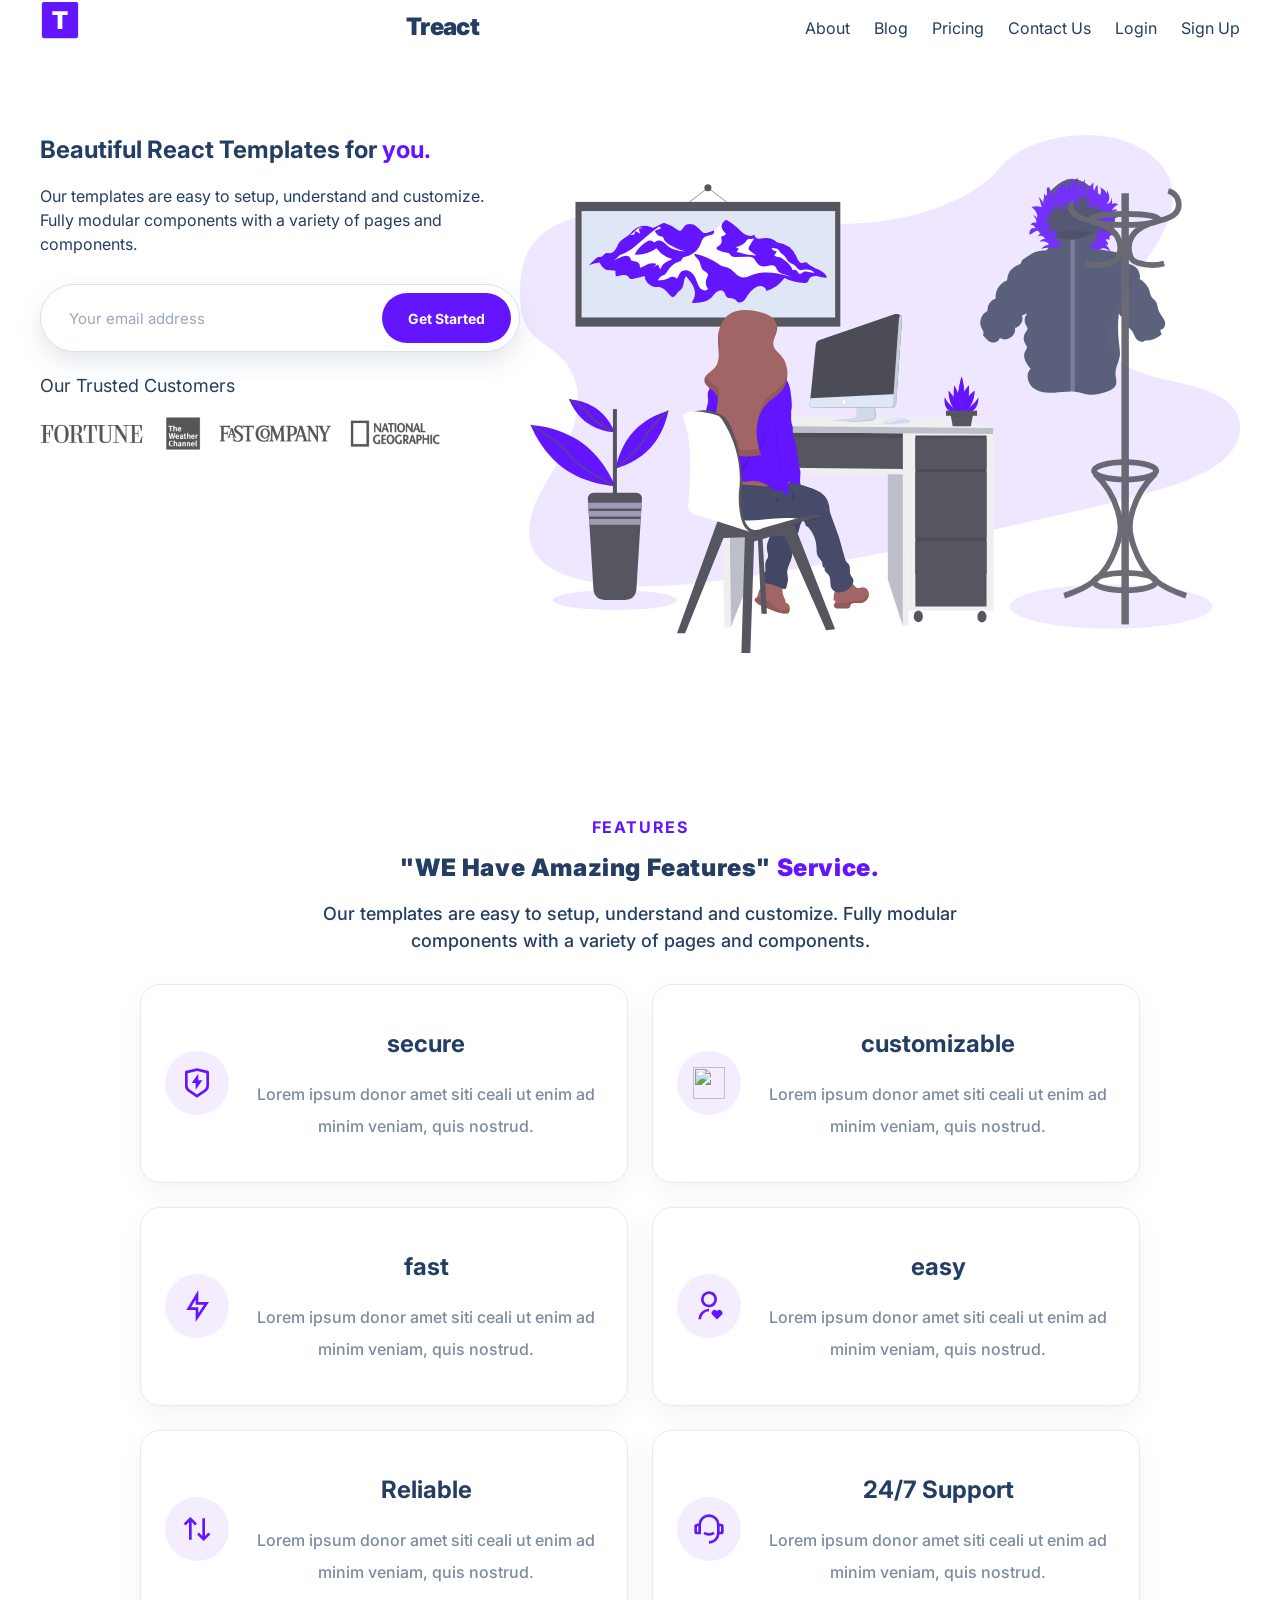
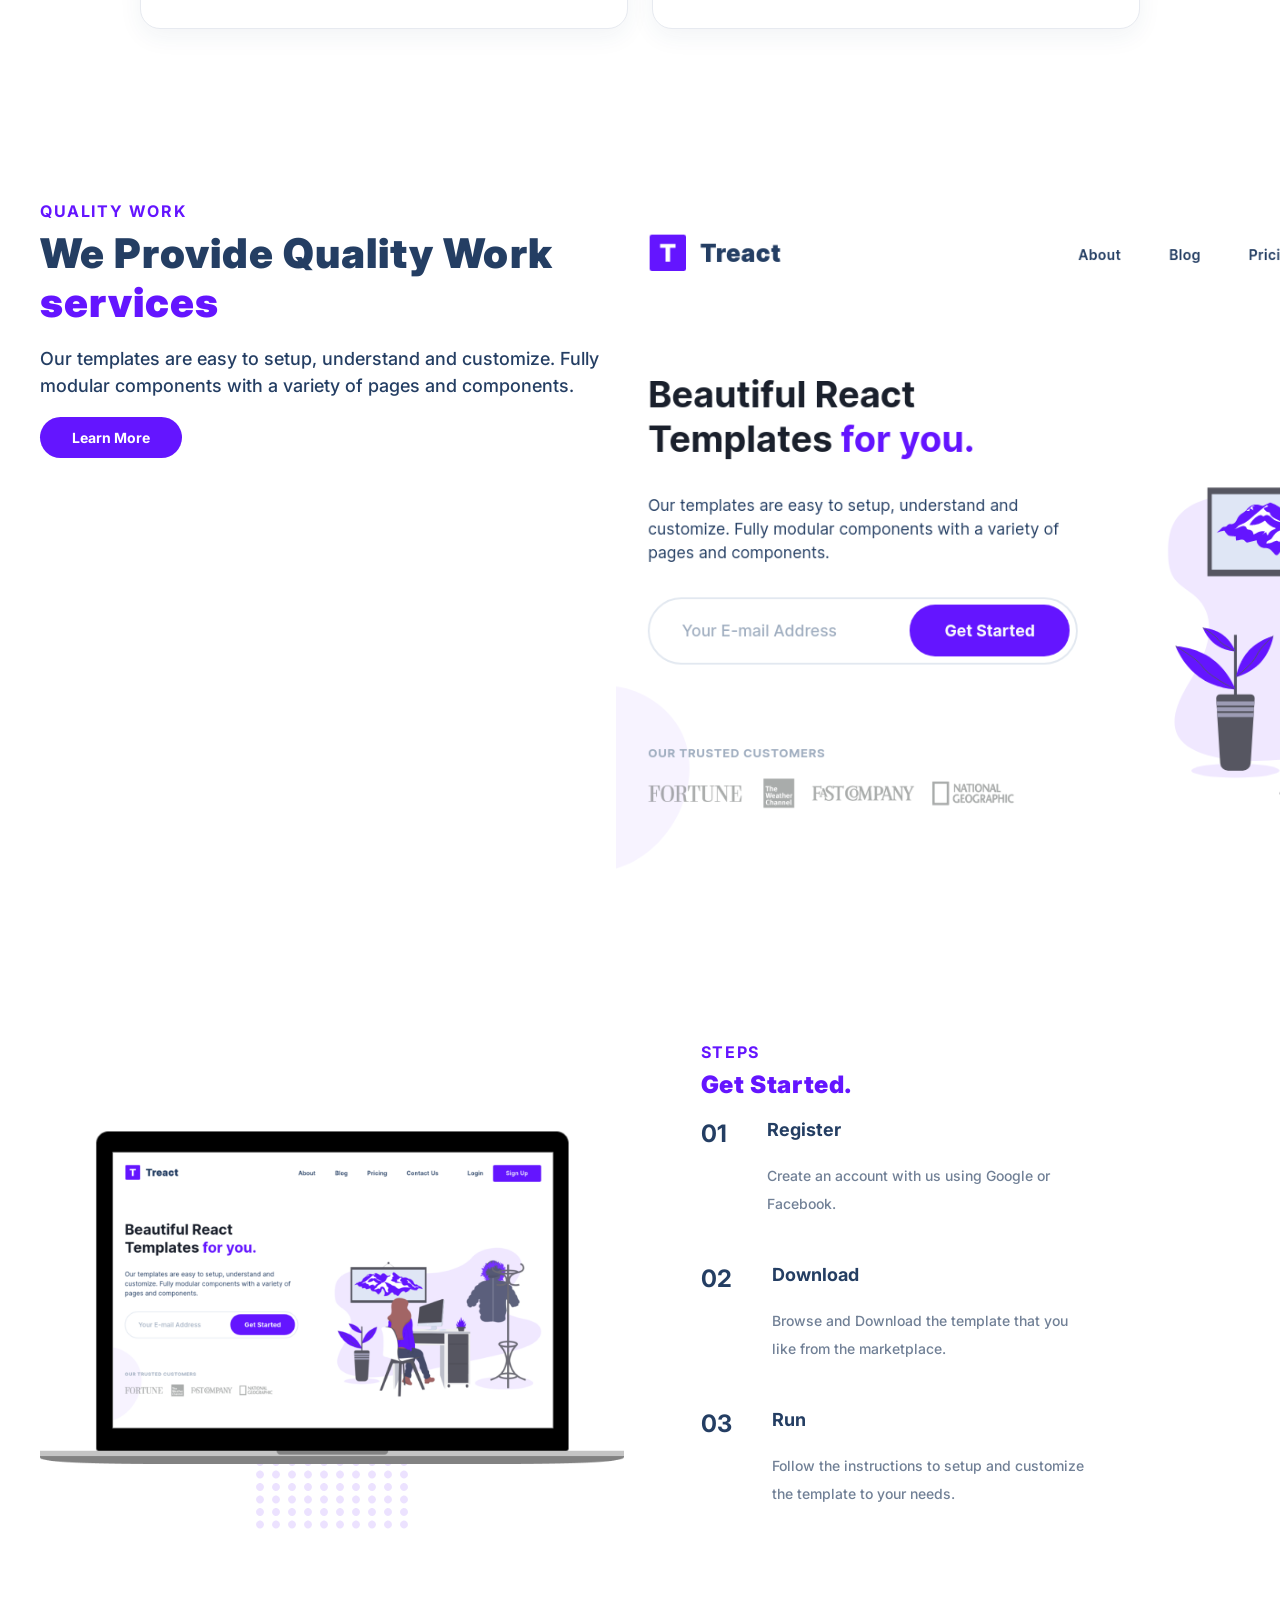
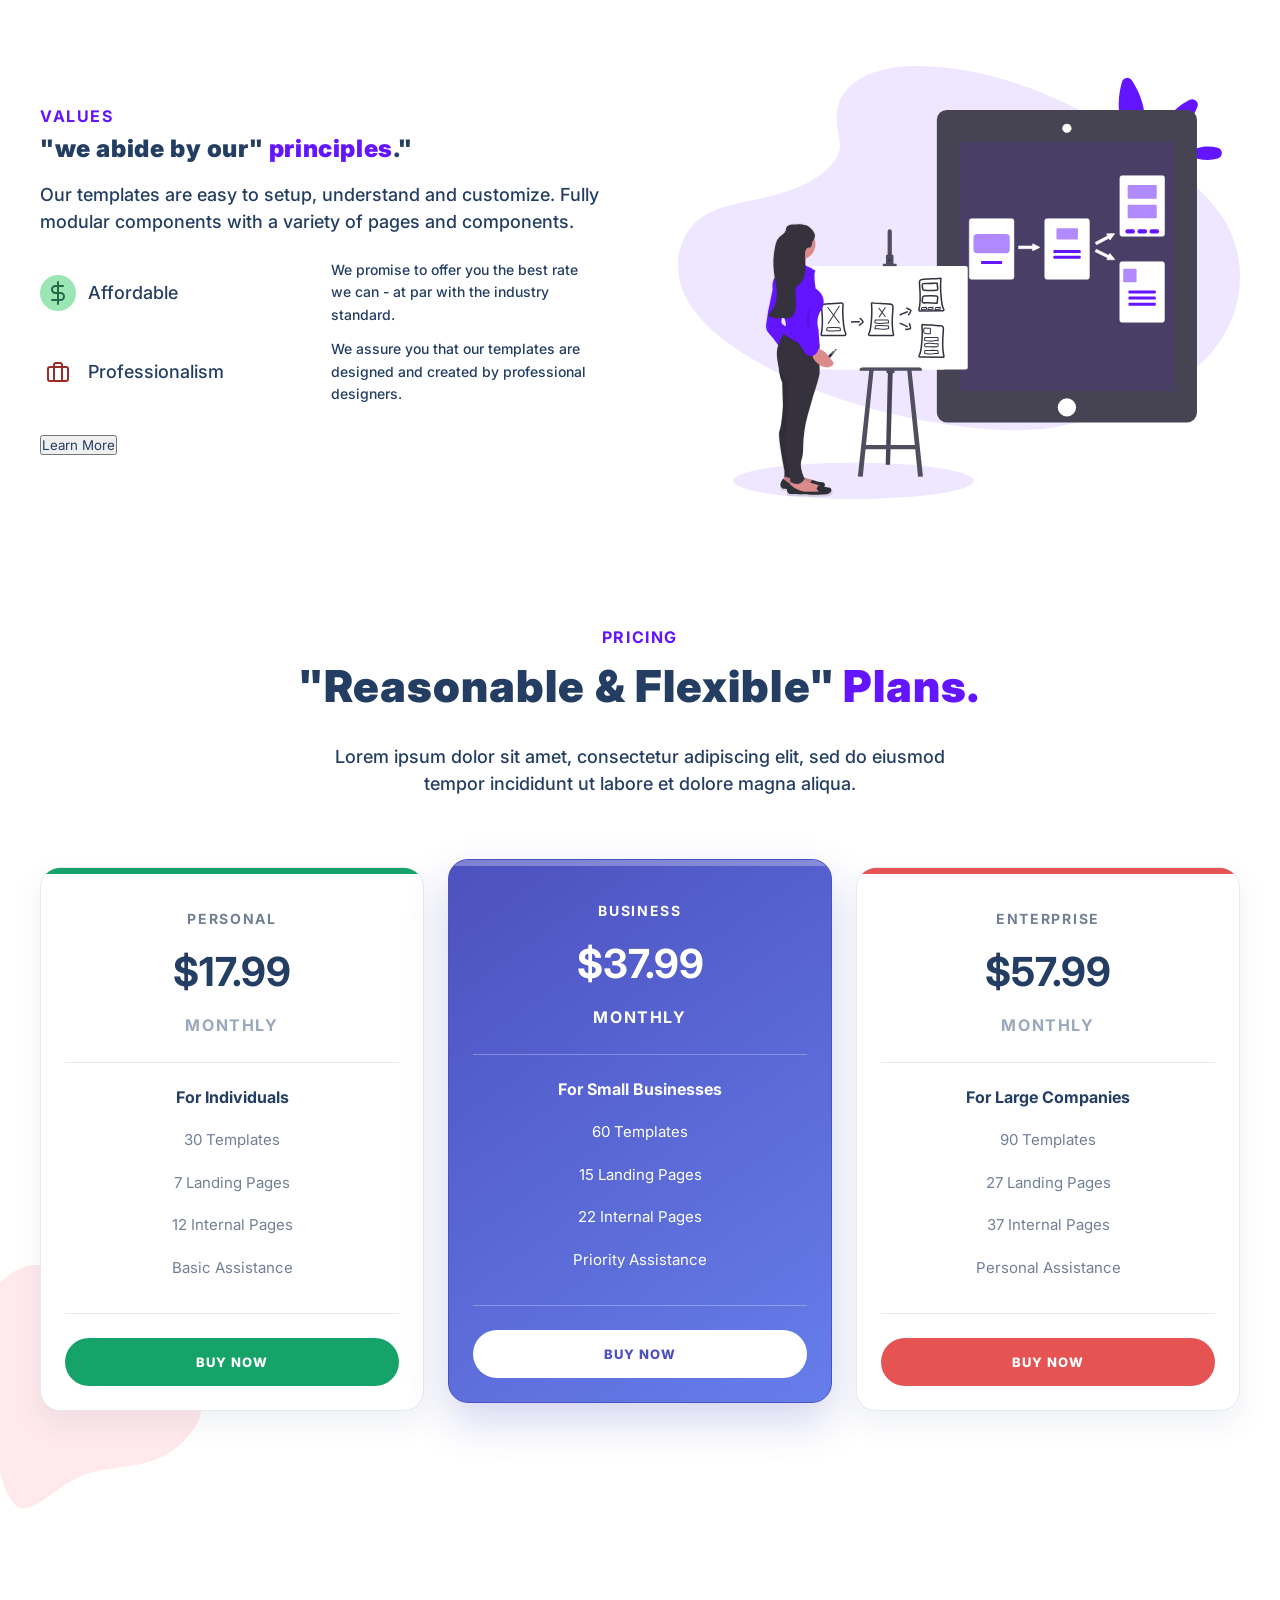
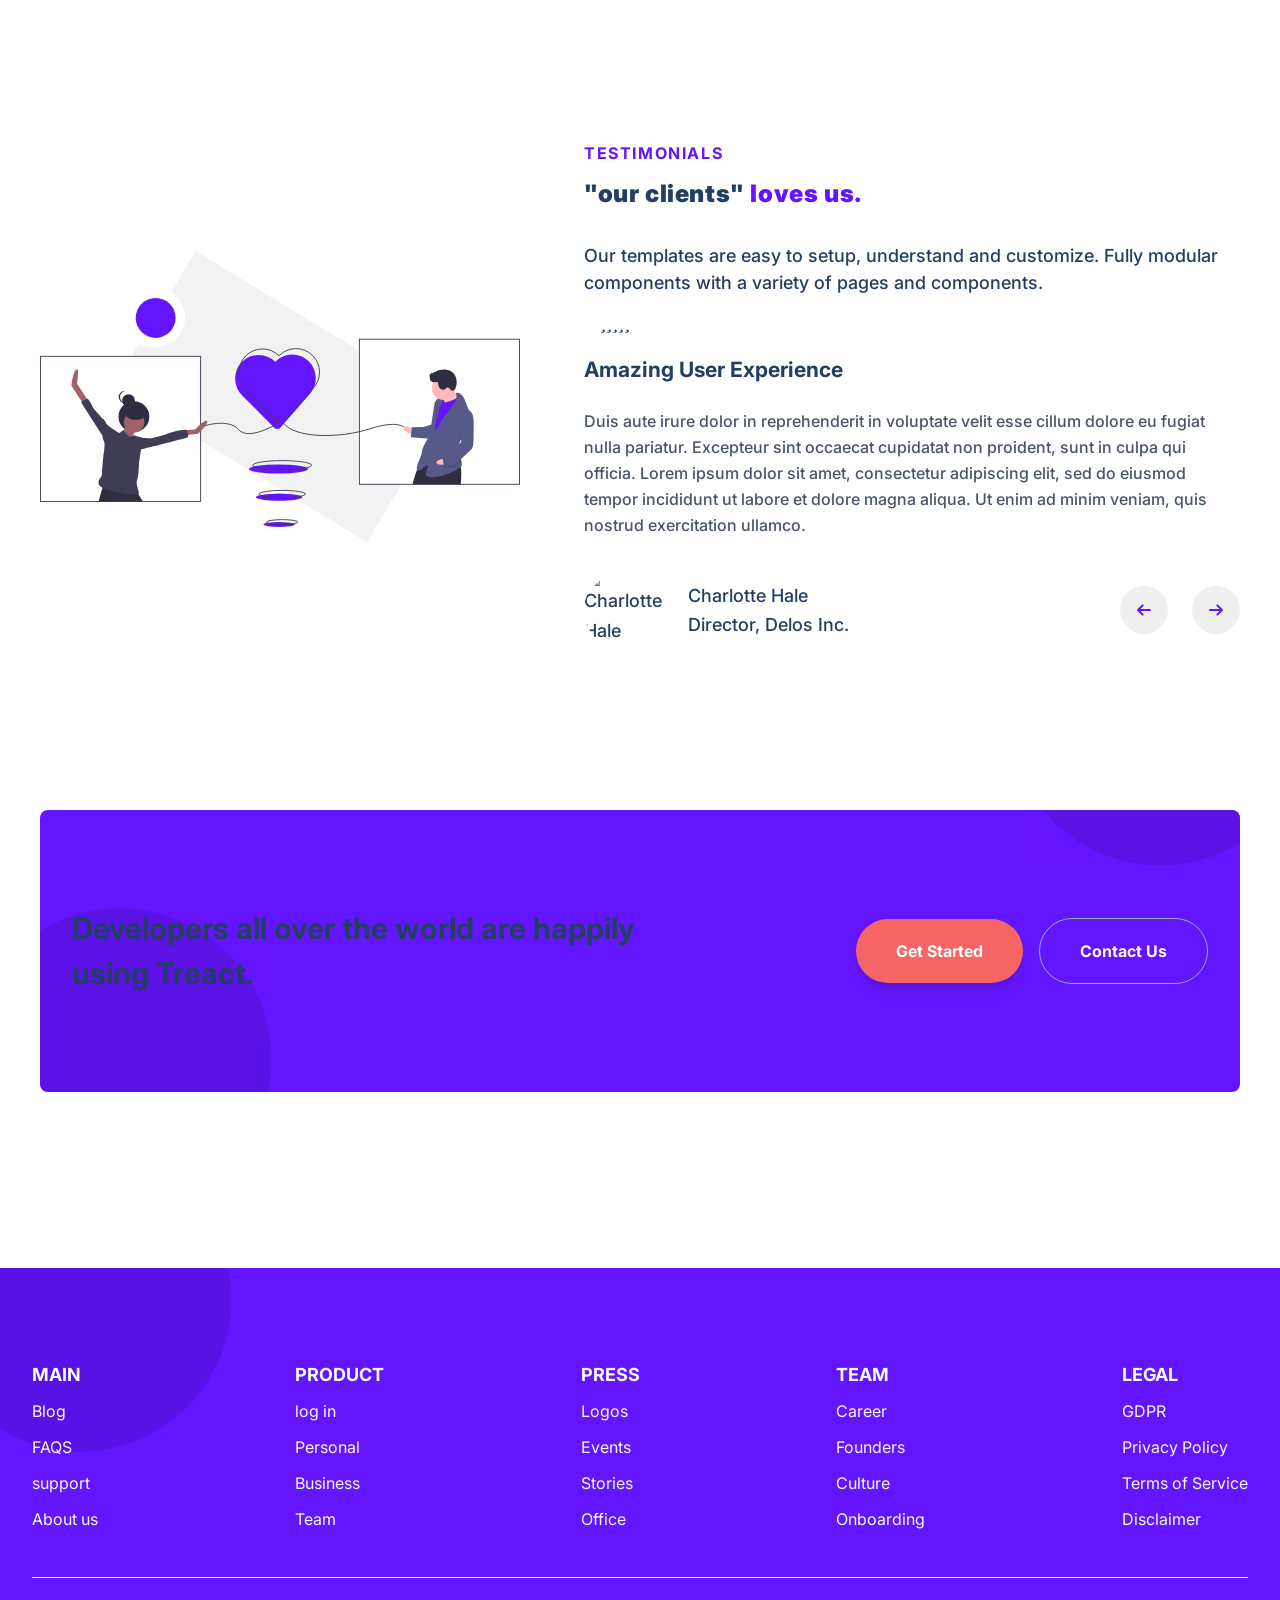
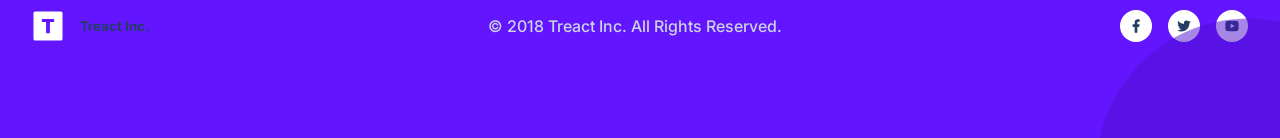
==== commit c0d72a33: "updated files" ====
--- a/index.html
+++ b/index.html
@@ -50,7 +50,7 @@
                     <a href="#login" class="nav__link">Login</a>
                     <a href="#signup" class="nav__link nav__link--primary">Sign Up</a>
                 </div>
-                <button class="btn__menu" onclick="openMenu()">
+                <button class="btn__menu" type="button" onclick="openMenu()" aria-label="Open navigation menu">
                 <svg xmlns="http://www.w3.org/2000/svg" width="24" height="24" viewBox="0 0 24 24" fill="none" stroke="currentColor" stroke-width="2" stroke-linecap="round" stroke-linejoin="round"
                  class="btn__menu--svg">
                  <line x1="3" y1="12" x2="21" y2="12"></line>                                                                                                                                                                                
@@ -58,26 +58,24 @@
                  <line x1="3" y1="18" x2="21" y2="18"></line>
                 </svg>
                 </button>
-              <div class="menu__links">
-                <a href="#about" class="menu__link" onclick="closeMenu()">About</a>
-                <a href="#blog" class="menu__link" onclick="closeMenu()">Blog</a>
-                <a href="#pricing" class="menu__link" onclick="closeMenu()">Pricing</a>
-                <a href="#contact__us" class="menu__link" onclick="closeMenu()">Contact Us</a>
-                <a href="#login" class="menu__link" onclick="closeMenu()">Login</a>
-                <a href="#signup" class="menu__link menu__link--primary" onclick="closeMenu()">Sign up</a>
-             </div>  
             </div> 
          </nav>
         <div class="menu"> 
-         <button class="btn__menu btn--menu--close" onclick="closeMenu()">
+            <button class="btn__menu btn__menu--close" onclick="closeMenu()" aria-label="Close navigation menu">
             <svg xmlns="http://www.w3.org/2000/svg" width="24" height="24" viewBox="0 0 24 24" fill="none" stroke="currentColor" stroke-width="2" stroke-linecap="round" stroke-linejoin="round"
              class="light___StyledCloseIcon-lj69nl-14 fASujC">
             <line x1="18" y1="6" x2="6" y2="18"></line>                                                                                                                                                                        
             <line x1="6" y1="6" x2="18" y2="18"></line>
             </svg>
             </button>
-        
-
+            <div class="menu__links">
+              <a href="#about" class="menu__link" onclick="closeMenu()">About</a>
+              <a href="#blog" class="menu__link" onclick="closeMenu()">Blog</a>
+              <a href="#pricing" class="menu__link" onclick="closeMenu()">Pricing</a>
+              <a href="#contact" class="menu__link" onclick="closeMenu()">Contact Us</a>
+              <a href="#login" class="menu__link" onclick="closeMenu()">Login</a>
+              <a href="#signup" class="menu__link menu__link--primary" onclick="closeMenu()">Sign up</a>
+            </div>
         </div>
         <header>
             <div class="container">
@@ -93,8 +91,10 @@
             Fully modular components with a variety of pages and components.
         </p>
             
-           <input type="text" class="header__email--input">
-        <button class="header__email--btn">Get Started</button>
+           <div class="header__email">
+             <input type="email" class="header__email--input" placeholder="Your email address" aria-label="Your email address">
+             <button type="button" class="header__email--btn">Get Started</button>
+           </div>
 
           <p class="header__customers--title">Our Trusted Customers</p>
         <img src="./assets/customers-logo-strip.680ac7c2e8ae28161d2c.png"
@@ -391,8 +391,8 @@
                  </div>
                   <button class="btn__button">Learn More</button>
                  </div>
+                 </div>
                  <img class="value__img" src="/assets/prototype-illustration.21bc4b3f612a2f257c3d361067582485.svg">
-                 </div>
               </div>
             </div>
             </section>
@@ -466,12 +466,12 @@
                   <button class="plan__button">buy now</button>
                 </div>
               </div>
-              <svg width="600" height="600" viewBox="0 0 600 600" xmlns="http://www.w3.org/2000/svg" class="plans__blob">
-                <g transform="translate(300,300)">
-                  <path d="M82,-98.3C129.8,-57.7,208.2,-54.1,229.6,-26.6C251.1,1,215.6,52.5,172.9,74.9C130.2,97.2,80.3,90.4,37.8,107.5C-4.8,124.7,-40,165.7,-63.3,162.3C-86.5,158.8,-97.8,110.9,-109.3,72.2C-120.7,33.5,-132.2,4.1,-140.1,-37.4C-147.9,-79,-152.1,-132.6,-128.1,-177.3C-104.1,-222.1,-52.1,-258,-17.5,-237.2C17.1,-216.4,34.3,-138.9,82,-98.3Z" fill="#FFB4BC"></path>
-                </g>
-              </svg>
             </div>
+            <svg width="600" height="600" viewBox="0 0 600 600" xmlns="http://www.w3.org/2000/svg" class="plans__blob" aria-hidden="true">
+              <g transform="translate(300,300)">
+                <path d="M82,-98.3C129.8,-57.7,208.2,-54.1,229.6,-26.6C251.1,1,215.6,52.5,172.9,74.9C130.2,97.2,80.3,90.4,37.8,107.5C-4.8,124.7,-40,165.7,-63.3,162.3C-86.5,158.8,-97.8,110.9,-109.3,72.2C-120.7,33.5,-132.2,4.1,-140.1,-37.4C-147.9,-79,-152.1,-132.6,-128.1,-177.3C-104.1,-222.1,-52.1,-258,-17.5,-237.2C17.1,-216.4,34.3,-138.9,82,-98.3Z" fill="#FFB4BC"></path>
+              </g>
+            </svg>
       </section>
 
       <section id="testimonials">
--- a/final project.css
+++ b/final project.css
@@ -262,6 +262,7 @@
   display: none;
 }
 .menu {
+  display: none;
   position: fixed;
   top: 0;
   left: 0;
@@ -279,6 +280,22 @@
   transition: all 300ms ease;
 }
 
+.menu__links {
+  display: flex;
+  flex-direction: column;
+  align-items: center;
+  gap: 16px;
+  margin-top: 32px;
+}
+
+.btn__menu {
+  border: 0;
+  padding: 8px;
+  background: transparent;
+  color: #243e63;
+  cursor: pointer;
+}
+
 .menu__link {
   color: #1a202c;
   font-size: 18px;
@@ -362,6 +379,65 @@
   width: 40%;
   max-width: 480px;
 }
+.header__email {
+  display: flex;
+  align-items: center;
+  width: 100%;
+  min-height: 68px;
+  margin: 28px 0 20px;
+  padding: 8px;
+  border: 1px solid #d9e0eb;
+  border-radius: 999px;
+  background: #fff;
+  box-shadow: 0 10px 24px rgba(36, 62, 99, 0.12);
+  transition: border-color 180ms ease, box-shadow 180ms ease;
+}
+
+.header__email:focus-within {
+  border-color: #6415ff;
+  box-shadow: 0 0 0 4px rgba(100, 21, 255, 0.12), 0 10px 24px rgba(36, 62, 99, 0.12);
+}
+
+.header__email--input {
+  flex: 1;
+  min-width: 0;
+  height: 50px;
+  padding: 0 20px;
+  border: 0;
+  outline: 0;
+  background: transparent;
+  color: #243e63;
+  font-size: 15px;
+}
+
+.header__email--input::placeholder {
+  color: #9aa8bb;
+}
+
+.header__email--btn {
+  min-height: 50px;
+  padding: 0 26px;
+  border: 0;
+  border-radius: 999px;
+  background: #6415ff;
+  color: #fff;
+  font-size: 14px;
+  font-weight: 700;
+  white-space: nowrap;
+  cursor: pointer;
+  transition: background-color 180ms ease, transform 180ms ease;
+}
+
+.header__email--btn:hover {
+  background: #5011cc;
+  transform: translateY(-1px);
+}
+
+.header__email--btn:focus-visible {
+  outline: 3px solid rgba(100, 21, 255, 0.3);
+  outline-offset: 3px;
+}
+
 .header__img {
   width: 100%;
 }
@@ -395,12 +471,61 @@
 }
 .feature {
   width: calc(100% / 2);
+  padding: 12px;
 }
 
 .feature__img--wrapper {
   display: flex;
   padding: 20px;
   position: relative;
+}
+
+#feature .feature__img--wrapper {
+  flex: 0 0 64px;
+  width: 64px;
+  height: 64px;
+  align-items: center;
+  justify-content: center;
+  padding: 16px;
+  border-radius: 50%;
+  background: #f3edff;
+}
+
+#feature .feature__img {
+  width: 32px;
+  height: 32px;
+  object-fit: contain;
+}
+
+#feature .row__narrow {
+  text-align: center;
+}
+
+#feature .section__para {
+  max-width: 720px;
+  margin: 0 auto;
+}
+
+#feature .feature__row {
+  min-height: 176px;
+  height: 100%;
+  align-items: center;
+  gap: 20px;
+  padding: 24px;
+  border: 1px solid #e7eaf0;
+  border-radius: 20px;
+  background: #fff;
+  box-shadow: 0 8px 24px rgba(36, 62, 99, 0.06);
+  transition: transform 180ms ease, box-shadow 180ms ease;
+}
+
+#feature .feature__row:hover {
+  transform: translateY(-3px);
+  box-shadow: 0 14px 30px rgba(36, 62, 99, 0.12);
+}
+
+#feature .feature__title {
+  text-align: center;
 }
 
 .feature__para {
@@ -437,6 +562,16 @@
 .quality__description,
 .quality__img--wrapper {
   width: 50%;
+}
+
+#quality .section__tag {
+  margin-bottom: 4px;
+}
+
+#quality .section__title {
+  margin: 8px 0;
+  font-size: clamp(2rem, 3.2vw, 2.75rem);
+  line-height: 1.2;
 }
 
 .quality__title,
@@ -514,6 +649,44 @@
   align-items: center;
 }
 
+#steps .container {
+  padding: 56px 0;
+}
+
+#steps .row {
+  align-items: center;
+  gap: clamp(24px, 6vw, 80px);
+}
+
+#steps .row > .feature__img--wrapper {
+  flex: 1 1 52%;
+  width: 52%;
+  min-width: 0;
+  height: auto;
+  padding: 0;
+  background: transparent;
+  border-radius: 0;
+}
+
+#steps .steps__img {
+  display: block;
+  width: 100%;
+  height: auto;
+}
+
+#steps .steps__description {
+  flex: 1 1 48%;
+  min-width: 0;
+}
+
+#steps .section__tag {
+  margin-bottom: 4px;
+}
+
+#steps .section__title {
+  margin: 8px 0 20px;
+}
+
 .steps__img--wrapper {
   display: flex;
   position: relative;
@@ -568,6 +741,56 @@
 .value:nth-child(2) .value__img--wrapper {
     background-color: #feb2b2;
     color: #fff;
+}
+
+#values .container {
+  padding: 56px 0;
+}
+
+#values .row {
+  align-items: center;
+  gap: clamp(32px, 6vw, 80px);
+}
+
+#values .values__description {
+  flex: 1 1 0;
+  min-width: 0;
+}
+
+#values img.value__img {
+  display: block;
+  flex: 1 1 0;
+  width: 0;
+  min-width: 0;
+  height: auto;
+}
+
+#values .section__tag {
+  margin-bottom: 4px;
+}
+
+#values .section__title {
+  margin: 8px 0 16px;
+}
+
+#values .values__list {
+  display: grid;
+  grid-template-columns: repeat(2, minmax(0, 1fr));
+  gap: 12px 20px;
+  margin: 24px 0;
+}
+
+#values .value {
+  align-items: center;
+  flex-direction: row;
+  gap: 12px;
+  margin: 0;
+}
+
+#values .value__para {
+  margin: 0;
+  font-size: 14px;
+  line-height: 1.6;
 }
      
 
@@ -724,6 +947,14 @@
     color: rgb(74, 85, 104);
 }
 
+  .testimonial__bottom {
+    display: flex;
+    align-items: center;
+    justify-content: space-between;
+    gap: 16px;
+    width: 100%;
+  }
+
 .testimonials__description {
     display: flex;
     flex-direction: column;
@@ -757,8 +988,10 @@
 .testimonial__buttons {
     display: flex;
     align-items: center;
-    gap:16px;
-    margin-left: Auto;
+  gap: 12px;
+  margin-left: auto;
+  width: auto;
+  flex: 0 0 auto;
 }
 
 .testimonial__profile {
@@ -818,19 +1051,21 @@
 
 .start__button {
   display: flex;
-  justify-content: flex-end;
+  align-items: center;
+  justify-content: center;
   font-weight: 700;
   font-size: 16px;
   color: rgb (247,250,252);
   line-height: 1.5;
   padding: 20px 40px;
   border-radius: 500px;
-  margin: 1px;
+  margin: 0;
+  white-space: nowrap;
 }
  
 .start__button:nth-child(1) {
     box-shadow: rgba(0, 0, 0, 0) 0px 0px 0px 0px, rgba(0, 0, 0, 0) 0px 0px 0px 0px, rgba(0, 0, 0, 0.1) 0px 10px 15px -3px, rgba(0, 0, 0, 0.05) 0px 4px 6px -2px;
-    margin-right: 32px;
+    margin-right: 0;
     background: rgb(245, 101, 101);
     transition: 300ms; 
 }
@@ -845,6 +1080,13 @@
 
 .start__title, .start__buttons {
     width: 50%;
+}
+
+.start__buttons {
+  display: flex;
+  align-items: center;
+  justify-content: flex-end;
+  gap: 16px;
 }
 .start__blob--1 {
     position: absolute;
@@ -1089,6 +1331,36 @@
     .pricing__row {
         margin-top: 40px;
     }
+
+    #testimonials .row {
+      flex-direction: column;
+      gap: 32px;
+    }
+
+    #testimonials .testimonials__img,
+    #testimonials .testimonials__description {
+      width: 100%;
+    }
+
+    #testimonials .testimonials__description {
+      padding-left: 0;
+    }
+
+    .start__row {
+      flex-direction: column;
+      gap: 24px;
+      text-align: center;
+    }
+
+    .start__title,
+    .start__buttons {
+      width: 100%;
+    }
+
+    .start__buttons {
+      justify-content: center;
+      margin-top: 0;
+    }
 }
 
 @media(max-width: 640px) {
@@ -1099,8 +1371,52 @@
         margin: 8px 0;
         padding-bottom: 4px;
     }
+    .header__email {
+      min-height: 60px;
+      padding: 6px;
+    }
+    .header__email--input {
+      padding: 0 12px;
+      font-size: 14px;
+    }
+    .header__email--btn {
+      min-height: 46px;
+      padding: 0 16px;
+      font-size: 13px;
+    }
     main {
         margin-bottom: 80px;
+    }
+
+    .testimonial__bottom {
+      gap: 12px;
+    }
+
+    .circle-image {
+      width: 56px;
+      height: 56px;
+    }
+
+    .testimonial__details {
+      margin-left: 12px;
+    }
+
+    .testimonial__button {
+      width: 40px;
+      height: 40px;
+    }
+
+    .testimonial__buttons {
+      gap: 8px;
+    }
+
+    .start__buttons {
+      gap: 10px;
+    }
+
+    .start__button {
+      padding: 14px 18px;
+      font-size: 14px;
     }
 }
 
@@ -1178,4 +1494,336 @@
         width: auto;
         margin-top: 24px;
     }
+}
+/* Desktop */
+.nav__links {
+  display: flex;
+  align-items: center;
+  gap: 24px;
+}
+
+.btn__menu {
+  display: none;
+}
+
+/* Mobile only */
+@media (max-width: 768px) {
+  .nav__links {
+    display: none;
+  }
+
+  .nav__row > .btn__menu {
+    display: inline-flex;
+    align-items: center;
+    justify-content: center;
+    position: relative;
+    z-index: 5;
+  }
+
+  .menu {
+    display: block;
+  }
+
+  body:not(.menu--open) .menu {
+    visibility: hidden;
+    opacity: 0;
+    pointer-events: none;
+  }
+
+  body.menu--open .menu {
+    visibility: visible;
+    opacity: 1;
+    pointer-events: auto;
+  }
+
+  #steps .container {
+    padding: 40px 0;
+  }
+
+  #steps .row {
+    flex-direction: column;
+    gap: 32px;
+  }
+
+  #steps .row > .feature__img--wrapper,
+  #steps .steps__description {
+    width: 100%;
+    flex-basis: auto;
+  }
+
+  #values .container {
+    padding: 40px 0;
+  }
+
+  #values .row {
+    flex-direction: column;
+    gap: 32px;
+  }
+
+  #values img.value__img,
+  #values .values__description {
+    width: 100%;
+    flex-basis: auto;
+  }
+
+  #values .values__list {
+    grid-template-columns: 1fr;
+    gap: 12px;
+  }
+}
+
+@media (max-width: 640px) {
+  #feature .feature {
+    width: 100%;
+  }
+
+  #feature .feature__row {
+    min-height: 150px;
+    padding: 20px;
+  }
+}
+
+/* Pricing polish */
+#pricing .container {
+  padding: 72px 0;
+}
+
+#pricing .section__title {
+  margin: 12px 0;
+  font-size: clamp(2rem, 3.5vw, 2.75rem);
+}
+
+#pricing .section__para {
+  max-width: 640px;
+  margin: 0 auto;
+  color: #718096;
+}
+
+#pricing .plans {
+  align-items: stretch;
+  gap: 24px;
+  margin-top: 20px;
+  isolation: isolate;
+  z-index: 1;
+}
+
+#pricing .row {
+  position: relative;
+  padding-bottom: 180px;
+}
+
+#pricing .plan {
+  flex: 1 1 0;
+  max-width: none;
+  margin: 32px 0 0;
+  padding: 32px 24px 16px;
+  overflow: hidden;
+  border: 1px solid #e6eaf0;
+  border-radius: 20px;
+  background: #fff;
+  box-shadow: 0 12px 30px rgba(36, 62, 99, 0.08);
+  transition: transform 180ms ease, box-shadow 180ms ease;
+  z-index: 1;
+}
+
+#pricing .plan:hover {
+  transform: translateY(-6px);
+  box-shadow: 0 20px 40px rgba(36, 62, 99, 0.14);
+}
+
+#pricing .plan__stripe {
+  position: absolute;
+  top: 0;
+  left: 0;
+  width: 100%;
+  height: 6px;
+  background: #6415ff;
+}
+
+#pricing .plan:nth-child(2) {
+  border-color: #6415ff;
+  background: #fff;
+  box-shadow: 0 18px 42px rgba(100, 21, 255, 0.16);
+  transform: translateY(-8px);
+}
+
+#pricing .plan:nth-child(2) .plan__stripe {
+  background: #6415ff;
+}
+
+#pricing .plan__top {
+  padding: 8px 0 24px;
+}
+
+#pricing .plan__name {
+  font-size: 14px;
+  letter-spacing: 0.12em;
+  color: #718096;
+}
+
+#pricing .plan__price {
+  margin: 8px 0;
+  font-size: 40px;
+  color: #243e63;
+}
+
+#pricing .plan__duration {
+  color: #9aa8bb;
+}
+
+#pricing .plan__middle {
+  flex: 1;
+  margin: 0;
+  padding: 24px 0;
+  border-top: 1px solid #e7eaf0;
+  border-bottom: 1px solid #e7eaf0;
+}
+
+#pricing .plan__target {
+  margin-bottom: 12px;
+  font-weight: 700;
+}
+
+#pricing .plan__feature {
+  margin: 10px 0;
+  color: #718096;
+  font-size: 15px;
+}
+
+#pricing .plan__bottom {
+  padding: 24px 0 8px;
+}
+
+#pricing .plan__button {
+  width: 100%;
+  min-height: 48px;
+  padding: 0 16px;
+  border: 0;
+  border-radius: 999px;
+  background: #6415ff;
+  color: #fff;
+  font-size: 13px;
+  font-weight: 800;
+  letter-spacing: 0.08em;
+  text-transform: uppercase;
+  cursor: pointer;
+  transition: background-color 180ms ease, transform 180ms ease;
+}
+
+#pricing .plan__button:hover {
+  background: #5011cc;
+  transform: translateY(-1px);
+}
+
+#pricing .plan__button:focus-visible {
+  outline: 3px solid rgba(100, 21, 255, 0.3);
+  outline-offset: 3px;
+}
+
+#pricing .plans__blob {
+  position: absolute;
+  left: -160px;
+  bottom: 0;
+  width: 360px;
+  height: 360px;
+  opacity: 0.28;
+  pointer-events: none;
+  z-index: 0;
+}
+
+@media (max-width: 1024px) {
+  #pricing .row {
+    padding-bottom: 140px;
+  }
+
+  #pricing .plans {
+    flex-direction: column;
+    align-items: center;
+    gap: 12px;
+  }
+
+  #pricing .plan {
+    width: min(100%, 28rem);
+    margin: 20px 0 0;
+  }
+
+  #pricing .plan:nth-child(2) {
+    transform: none;
+  }
+}
+
+@media (max-width: 640px) {
+  #pricing .container {
+    padding: 48px 0;
+  }
+
+  #pricing .plan {
+    padding-right: 20px;
+    padding-left: 20px;
+  }
+
+  #pricing .plans__blob {
+    left: -90px;
+    bottom: 0;
+    width: 220px;
+    height: 220px;
+  }
+
+  #pricing .row {
+    padding-bottom: 120px;
+  }
+}
+
+/* Distinct colors for each pricing tier */
+#pricing .plan:nth-child(1) .plan__stripe {
+  background: #16a36a;
+}
+
+#pricing .plan:nth-child(1) .plan__button {
+  background: #16a36a;
+  color: #fff;
+}
+
+#pricing .plan:nth-child(1) .plan__button:hover {
+  background: #128356;
+}
+
+#pricing .plan:nth-child(2) {
+  border-color: #4c51bf;
+  background: linear-gradient(145deg, #4c51bf 0%, #667eea 100%);
+  box-shadow: 0 18px 42px rgba(76, 81, 191, 0.24);
+}
+
+#pricing .plan:nth-child(2) * {
+  color: #fff;
+}
+
+#pricing .plan:nth-child(2) .plan__stripe {
+  background: rgba(255, 255, 255, 0.28);
+}
+
+#pricing .plan:nth-child(2) .plan__middle {
+  border-color: rgba(255, 255, 255, 0.28);
+}
+
+#pricing .plan:nth-child(2) .plan__button {
+  background: #fff;
+  color: #4c51bf;
+}
+
+#pricing .plan:nth-child(2) .plan__button:hover {
+  background: #edf0ff;
+}
+
+#pricing .plan:nth-child(3) .plan__stripe {
+  background: #e55353;
+}
+
+#pricing .plan:nth-child(3) .plan__button {
+  background: #e55353;
+  color: #fff;
+}
+
+#pricing .plan:nth-child(3) .plan__button:hover {
+  background: #c83f3f;
 }
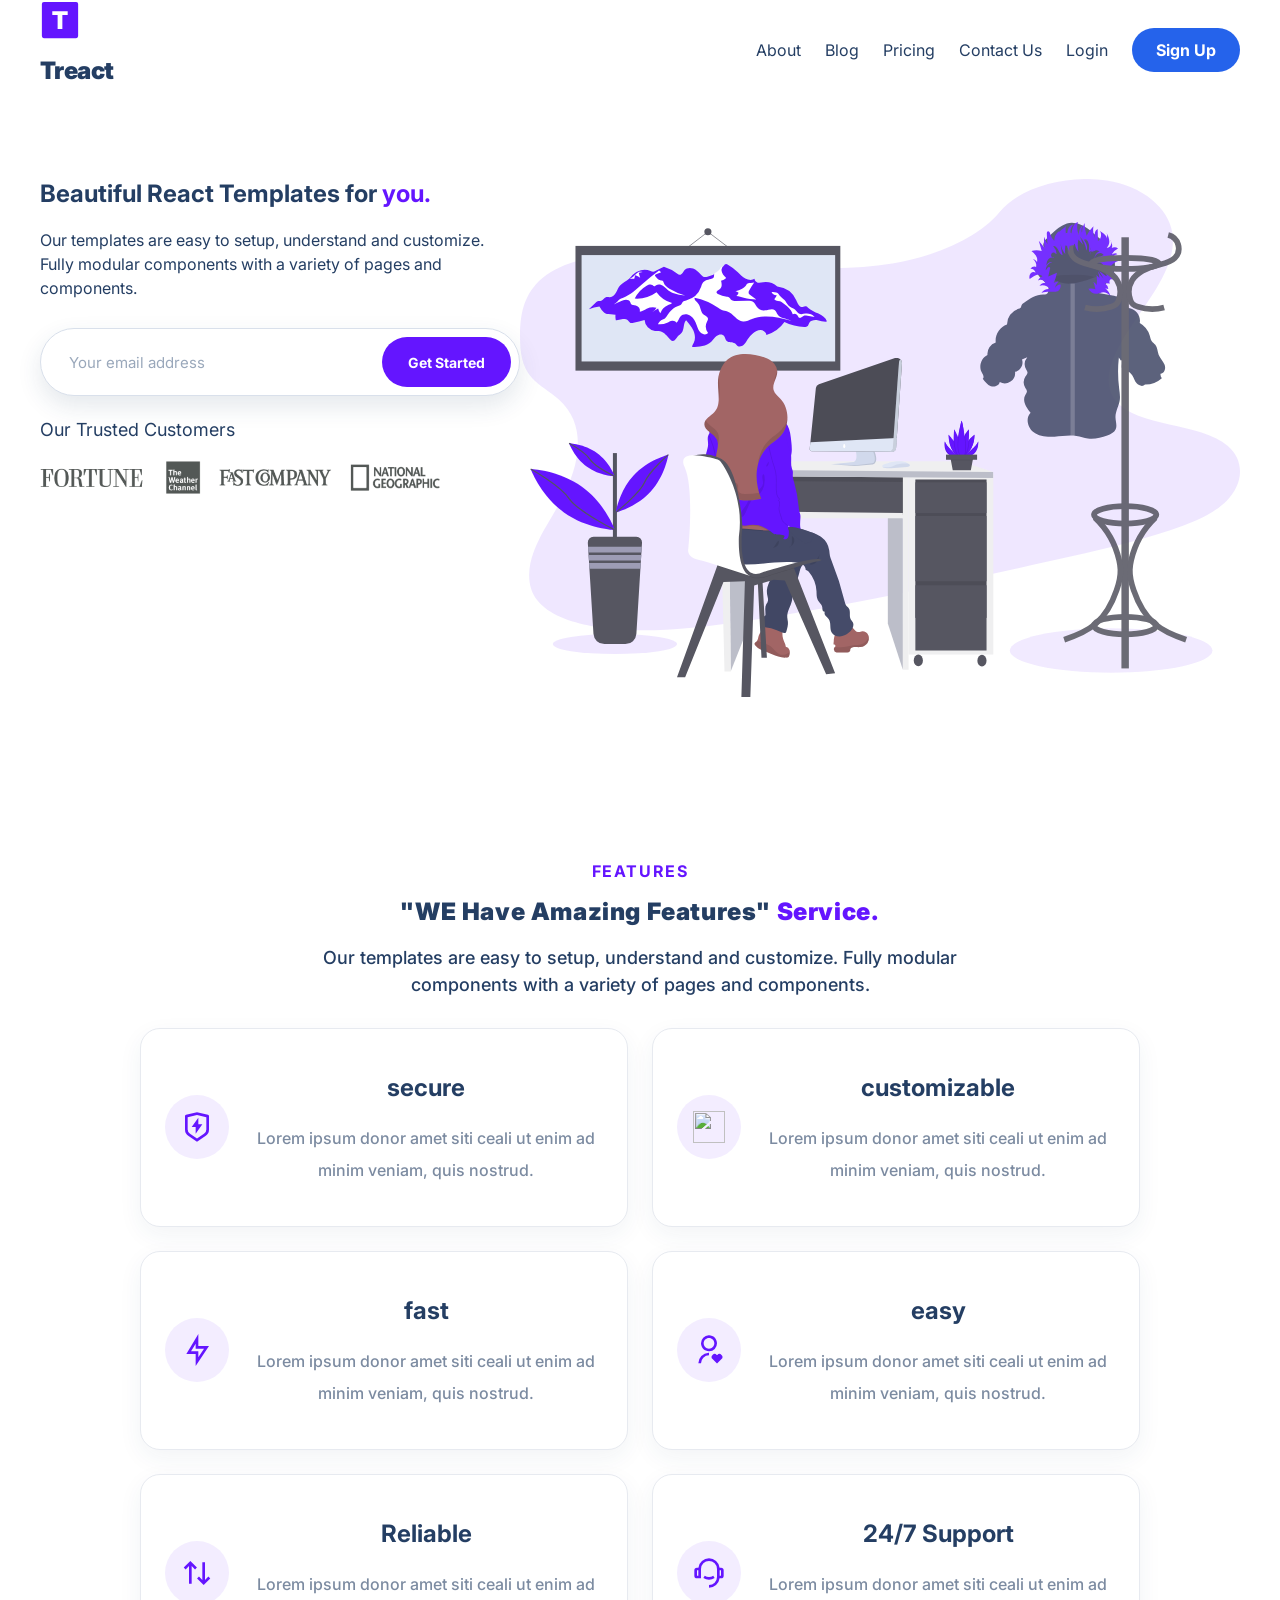
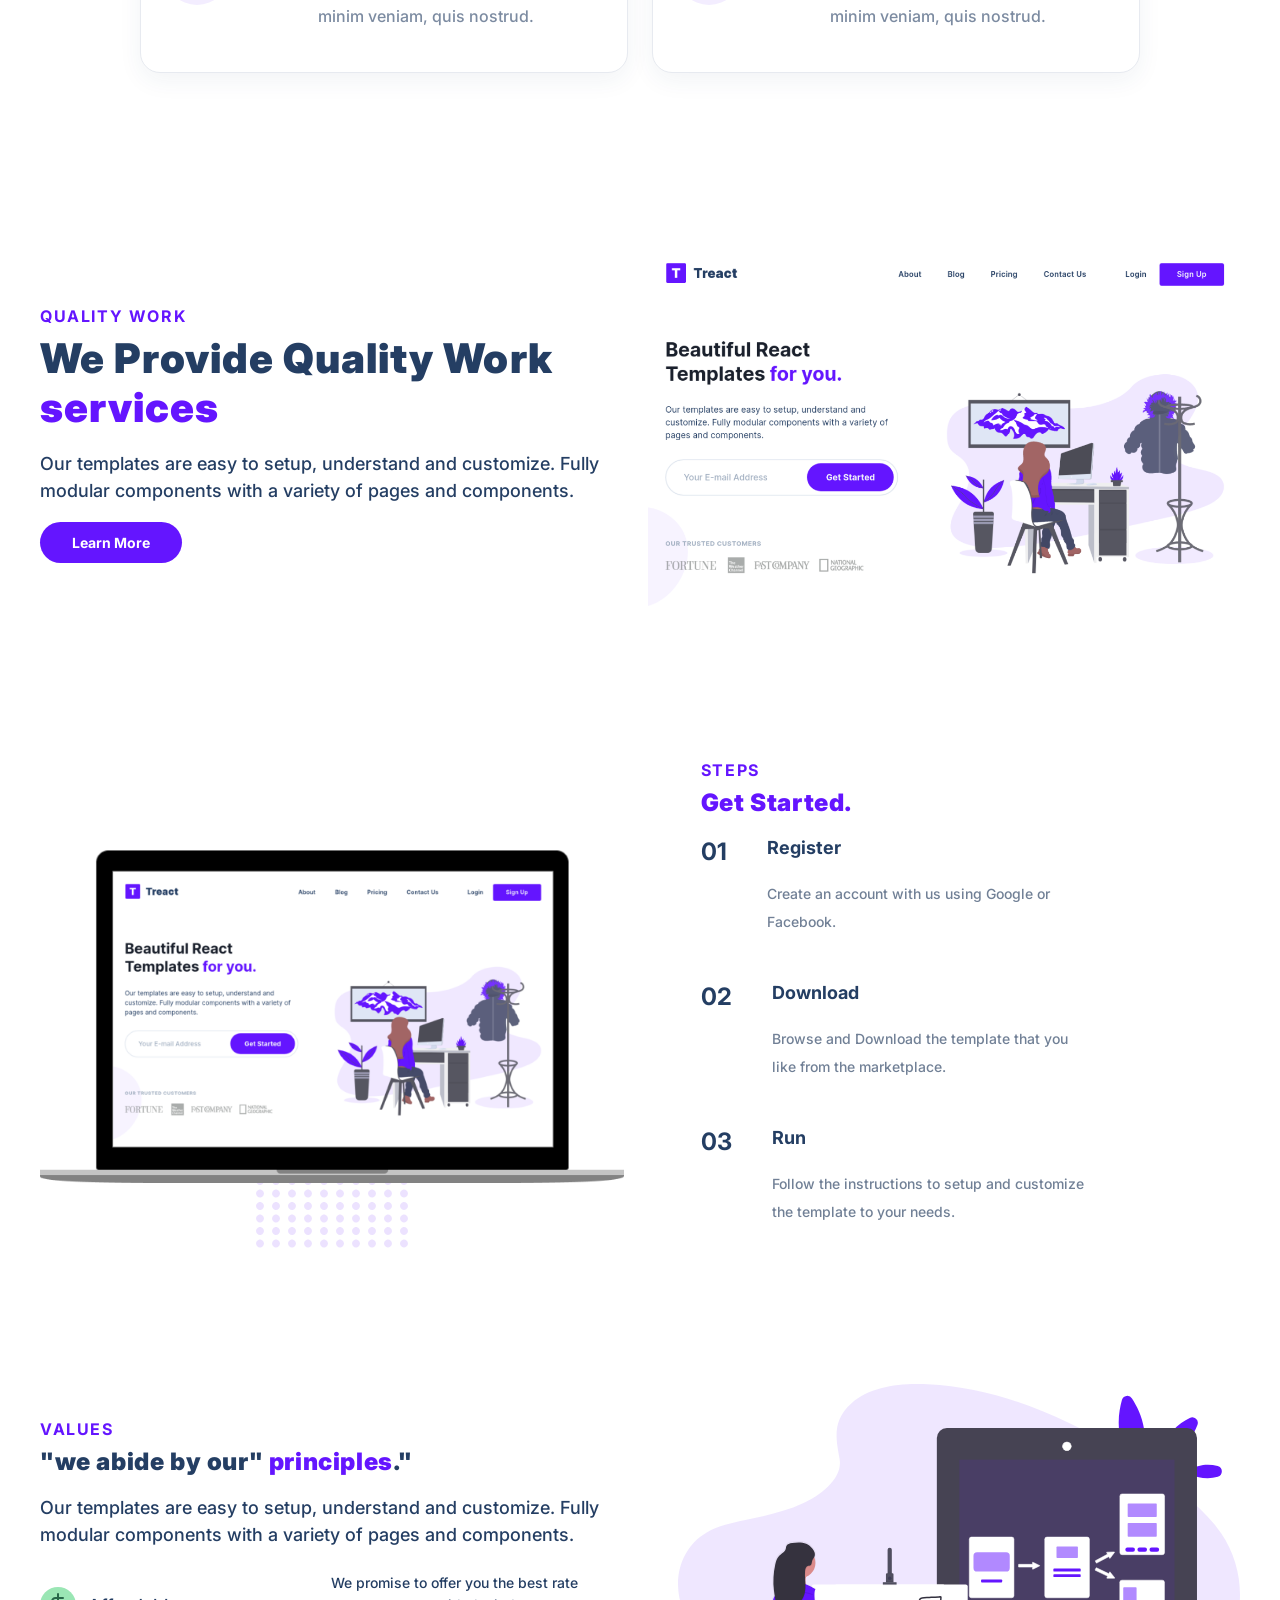
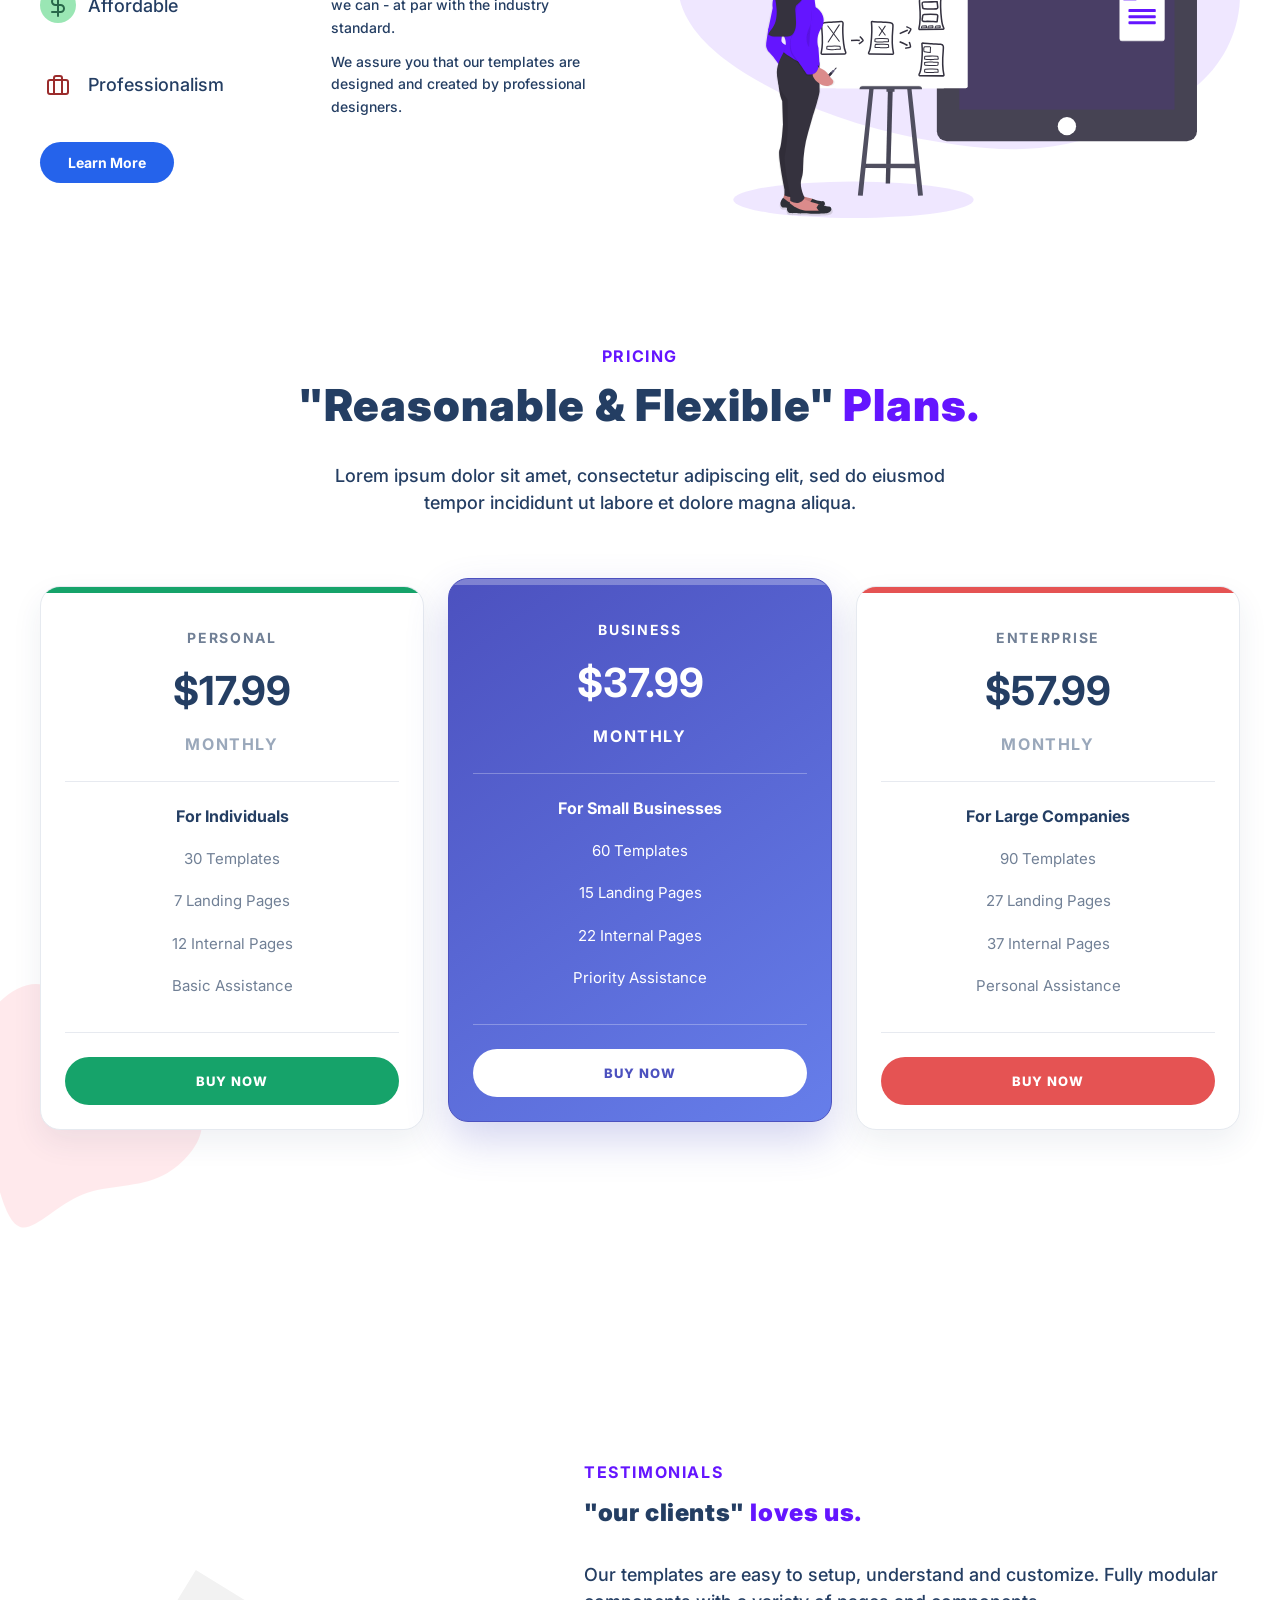
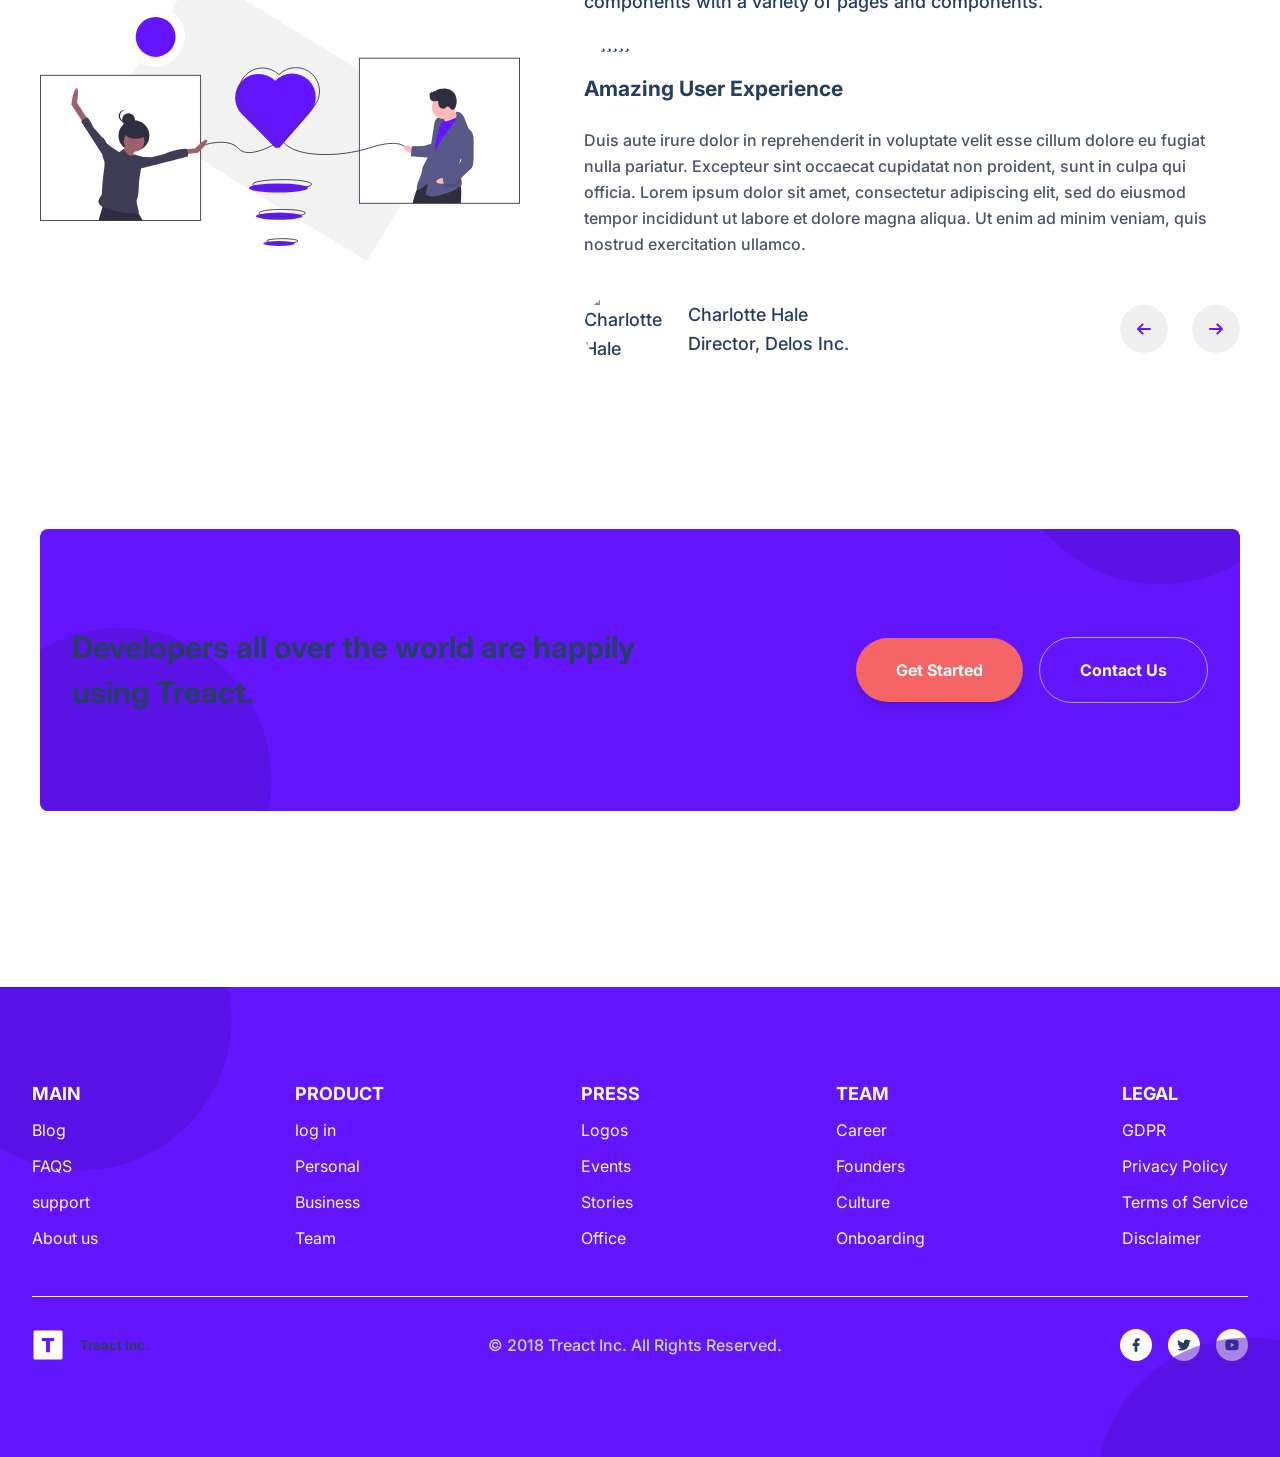
==== commit 0c147a94: "final updates" ====
--- a/index.html
+++ b/index.html
@@ -30,7 +30,7 @@
  * License - https://fontawesome.com/license/free (Icons: CC BY 4.0, Fonts: SIL OFL 1.1, Code: MIT License)
  * Copyright 2024 Fonticons, Inc.
  */.fa{font-family:var(--fa-style-family,"Font Awesome 6 Free");font-weight:var(--fa-style,900)}.fa,.fa-brands,.fa-regular,.fa-solid,.fab,.far,.fas{-moz-osx-font-smoothing:grayscale;-webkit-font-smoothing:antialiased;display:var(--fa-display,inline-block);font-style:normal;font-variant:normal;line-height:1;text-rendering:auto}.fa-brands:before,.fa-regular:before,.fa-solid:before,.fa:before,.fab:before,.far:before,.fas:before{content:var(--fa)}.fa-classic,.fa-regular,.fa-solid,.far,.fas{font-family:"Font Awesome 6 Free"}.fa-brands,.fab{font-family:"Font Awesome 6 Brands"}.fa-1x{font-size:1em}.fa-2x{font-size:2em}.fa-3x{font-size:3em}.fa-4x{font-size:4em}.fa-5x{font-size:5em}.fa-6x{font-size:6em}.fa-7x{font-size:7em}.fa-8x{font-size:8em}.fa-9x{font-size:9em}.fa-10x{font-size:10em}.fa-2xs{font-size:.625em;line-height:.1em;vertical-align:.225em}.fa-xs{font-size:.75em;line-height:.08333em;vertical-align:.125em}.fa-sm{font-size:.875em;line-height:.07143em;vertical-align:.05357em}.fa-lg{font-size:1.25em;line-height:.05em;vertical-align:-.075em}.fa-xl{font-size:1.5em;line-height:.04167em;vertical-align:-.125em}.fa-2xl{font-size:2em;line-height:.03125em;vertical-align:-.1875em}.fa-fw{text-align:center;width:1.25em}.fa-ul{list-style-type:none;margin-left:var(--fa-li-margin,2.5em);padding-left:0}.fa-ul>li{position:relative}.fa-li{left:calc(var(--fa-li-width, 2em)*-1);position:absolute;text-align:center;width:var(--fa-li-width,2em);line-height:inherit}.fa-border{border-radius:var(--fa-border-radius,.1em);border:var(--fa-border-width,.08em) var(--fa-border-style,solid) var(--fa-border-color,#eee);padding:var(--fa-border-padding,.2em .25em .15em)}.fa-pull-left{float:left;margin-right:var(--fa-pull-margin,.3em)}.fa-pull-right{float:right;margin-left:var(--fa-pull-margin,.3em)}.fa-beat{animation-name:fa-beat;animation-delay:var(--fa-animation-delay,0s);animation-direction:var(--fa-animation-direction,normal);animation-duration:var(--fa-animation-duration,1s);animation-iteration-count:var(--fa-animation-iteration-count,infinite);animation-timing-function:var(--fa-animation-timing,ease-in-out)}.fa-bounce{animation-name:fa-bounce;animation-delay:var(--fa-animation-delay,0s);animation-direction:var(--fa-animation-direction,normal);animation-duration:var(--fa-animation-duration,1s);animation-iteration-count:var(--fa-animation-iteration-count,infinite);animation-timing-function:var(--fa-animation-timing,cubic-bezier(.28,.84,.42,1))}.fa-fade{animation-name:fa-fade;animation-iteration-count:var(--fa-animation-iteration-count,infinite);animation-timing-function:var(--fa-animation-timing,cubic-bezier(.4,0,.6,1))}.fa-beat-fade,.fa-fade{animation-delay:var(--fa-animation-delay,0s);animation-direction:var(--fa-animation-direction,normal);animation-duration:var(--fa-animation-duration,1s)}.fa-beat-fade{animation-name:fa-beat-fade;animation-iteration-count:var(--fa-animation-iteration-count,infinite);animation-timing-function:var(--fa-animation-timing,cubic-bezier(.4,0,.6,1))}.fa-flip{animation-name:fa-flip;animation-delay:var(--fa-animation-delay,0s);animation-direction:var(--fa-animation-direction,normal);animation-duration:var(--fa-animation-duration,1s);animation-iteration-count:var(--fa-animation-iteration-count,infinite);animation-timing-function:var(--fa-animation-timing,ease-in-out)}.fa-shake{animation-name:fa-shake;animation-duration:var(--fa-animation-duration,1s);animation-iteration-count:var(--fa-animation-iteration-count,infinite);animation-timing-function:var(--fa-animation-timing,linear)}.fa-shake,.fa-spin{animation-delay:var(--fa-animation-delay,0s);animation-direction:var(--fa-animation-direction,normal)}.fa-spin{animation-name:fa-spin;animation-duration:var(--fa-animation-duration,2s);animation-iteration-count:var(--fa-animation-iteration-count,infinite);animation-timing-function:var(--fa-animation-timing,linear)}.fa-spin-reverse{--fa-animation-direction:reverse}.fa-pulse,.fa-spin-pulse{animation-name:fa-spin;animation-direction:var(--fa-animation-direction,normal);animation-duration:var(--fa-animation-duration,1s);animation-iteration-count:var(--fa-animation-iteration-count,infinite);animation-timing-function:var(--fa-animation-timing,steps(8))}@media (prefers-reduced-motion:reduce){.fa-beat,.fa-beat-fade,.fa-bounce,.fa-fade,.fa-flip,.fa-pulse,.fa-shake,.fa-spin,.fa-spin-pulse{animation-delay:-1ms;animation-duration:1ms;animation-iteration-count:1;transition-delay:0s;transition-duration:0s}}@keyframes fa-beat{0%,90%{transform:scale(1)}45%{transform:scale(var(--fa-beat-scale,1.25))}}@keyframes fa-bounce{0%{transform:scale(1) translateY(0)}10%{transform:scale(var(--fa-bounce-start-scale-x,1.1),var(--fa-bounce-start-scale-y,.9)) translateY(0)}30%{transform:scale(var(--fa-bounce-jump-scale-x,.9),var(--fa-bounce-jump-scale-y,1.1)) translateY(var(--fa-bounce-height,-.5em))}50%{transform:scale(var(--fa-bounce-land-scale-x,1.05),var(--fa-bounce-land-scale-y,.95)) translateY(0)}57%{transform:scale(1) translateY(var(--fa-bounce-rebound,-.125em))}64%{transform:scale(1) translateY(0)}to{transform:scale(1) translateY(0)}}@keyframes fa-fade{50%{opacity:var(--fa-fade-opacity,.4)}}@keyframes fa-beat-fade{0%,to{opacity:var(--fa-beat-fade-opacity,.4);transform:scale(1)}50%{opacity:1;transform:scale(var(--fa-beat-fade-scale,1.125))}}@keyframes fa-flip{50%{transform:rotate3d(var(--fa-flip-x,0),var(--fa-flip-y,1),var(--fa-flip-z,0),var(--fa-flip-angle,-180deg))}}@keyframes fa-shake{0%{transform:rotate(-15deg)}4%{transform:rotate(15deg)}8%,24%{transform:rotate(-18deg)}12%,28%{transform:rotate(18deg)}16%{transform:rotate(-22deg)}20%{transform:rotate(22deg)}32%{transform:rotate(-12deg)}36%{transform:rotate(12deg)}40%,to{transform:rotate(0deg)}}@keyframes fa-spin{0%{transform:rotate(0deg)}to{transform:rotate(1turn)}}.fa-rotate-90{transform:rotate(90deg)}.fa-rotate-180{transform:rotate(180deg)}.fa-rotate-270{transform:rotate(270deg)}.fa-flip-horizontal{transform:scaleX(-1)}.fa-flip-vertical{transform:scaleY(-1)}.fa-flip-both,.fa-flip-horizontal.fa-flip-vertical{transform:scale(-1)}.fa-rotate-by{transform:rotate(var(--fa-rotate-angle,0))}.fa-stack{display:inline-block;height:2em;line-height:2em;position:relative;vertical-align:middle;width:2.5em}.fa-stack-1x,.fa-stack-2x{left:0;position:absolute;text-align:center;width:100%;z-index:var(--fa-stack-z-index,auto)}.fa-stack-1x{line-height:inherit}.fa-stack-2x{font-size:2em}.fa-inverse{color:var(--fa-inverse,#fff)}.fa-0{--fa:"\30"}.fa-1{--fa:"\31"}.fa-2{--fa:"\32"}.fa-3{--fa:"\33"}.fa-4{--fa:"\34"}.fa-5{--fa:"\35"}.fa-6{--fa:"\36"}.fa-7{--fa:"\37"}.fa-8{--fa:"\38"}.fa-9{--fa:"\39"}.fa-fill-drip{--fa:"\f576"}.fa-arrows-to-circle{--fa:"\e4bd"}.fa-chevron-circle-right,.fa-circle-chevron-right{--fa:"\f138"}.fa-at{--fa:"\40"}.fa-trash-alt,.fa-trash-can{--fa:"\f2ed"}.fa-text-height{--fa:"\f034"}.fa-user-times,.fa-user-xmark{--fa:"\f235"}.fa-stethoscope{--fa:"\f0f1"}.fa-comment-alt,.fa-message{--fa:"\f27a"}.fa-info{--fa:"\f129"}.fa-compress-alt,.fa-down-left-and-up-right-to-center{--fa:"\f422"}.fa-explosion{--fa:"\e4e9"}.fa-file-alt,.fa-file-lines,.fa-file-text{--fa:"\f15c"}.fa-wave-square{--fa:"\f83e"}.fa-ring{--fa:"\f70b"}.fa-building-un{--fa:"\e4d9"}.fa-dice-three{--fa:"\f527"}.fa-calendar-alt,.fa-calendar-days{--fa:"\f073"}.fa-anchor-circle-check{--fa:"\e4aa"}.fa-building-circle-arrow-right{--fa:"\e4d1"}.fa-volleyball,.fa-volleyball-ball{--fa:"\f45f"}.fa-arrows-up-to-line{--fa:"\e4c2"}.fa-sort-desc,.fa-sort-down{--fa:"\f0dd"}.fa-circle-minus,.fa-minus-circle{--fa:"\f056"}.fa-door-open{--fa:"\f52b"}.fa-right-from-bracket,.fa-sign-out-alt{--fa:"\f2f5"}.fa-atom{--fa:"\f5d2"}.fa-soap{--fa:"\e06e"}.fa-heart-music-camera-bolt,.fa-icons{--fa:"\f86d"}.fa-microphone-alt-slash,.fa-microphone-lines-slash{--fa:"\f539"}.fa-bridge-circle-check{--fa:"\e4c9"}.fa-pump-medical{--fa:"\e06a"}.fa-fingerprint{--fa:"\f577"}.fa-hand-point-right{--fa:"\f0a4"}.fa-magnifying-glass-location,.fa-search-location{--fa:"\f689"}.fa-forward-step,.fa-step-forward{--fa:"\f051"}.fa-face-smile-beam,.fa-smile-beam{--fa:"\f5b8"}.fa-flag-checkered{--fa:"\f11e"}.fa-football,.fa-football-ball{--fa:"\f44e"}.fa-school-circle-exclamation{--fa:"\e56c"}.fa-crop{--fa:"\f125"}.fa-angle-double-down,.fa-angles-down{--fa:"\f103"}.fa-users-rectangle{--fa:"\e594"}.fa-people-roof{--fa:"\e537"}.fa-people-line{--fa:"\e534"}.fa-beer,.fa-beer-mug-empty{--fa:"\f0fc"}.fa-diagram-predecessor{--fa:"\e477"}.fa-arrow-up-long,.fa-long-arrow-up{--fa:"\f176"}.fa-burn,.fa-fire-flame-simple{--fa:"\f46a"}.fa-male,.fa-person{--fa:"\f183"}.fa-laptop{--fa:"\f109"}.fa-file-csv{--fa:"\f6dd"}.fa-menorah{--fa:"\f676"}.fa-truck-plane{--fa:"\e58f"}.fa-record-vinyl{--fa:"\f8d9"}.fa-face-grin-stars,.fa-grin-stars{--fa:"\f587"}.fa-bong{--fa:"\f55c"}.fa-pastafarianism,.fa-spaghetti-monster-flying{--fa:"\f67b"}.fa-arrow-down-up-across-line{--fa:"\e4af"}.fa-spoon,.fa-utensil-spoon{--fa:"\f2e5"}.fa-jar-wheat{--fa:"\e517"}.fa-envelopes-bulk,.fa-mail-bulk{--fa:"\f674"}.fa-file-circle-exclamation{--fa:"\e4eb"}.fa-circle-h,.fa-hospital-symbol{--fa:"\f47e"}.fa-pager{--fa:"\f815"}.fa-address-book,.fa-contact-book{--fa:"\f2b9"}.fa-strikethrough{--fa:"\f0cc"}.fa-k{--fa:"\4b"}.fa-landmark-flag{--fa:"\e51c"}.fa-pencil,.fa-pencil-alt{--fa:"\f303"}.fa-backward{--fa:"\f04a"}.fa-caret-right{--fa:"\f0da"}.fa-comments{--fa:"\f086"}.fa-file-clipboard,.fa-paste{--fa:"\f0ea"}.fa-code-pull-request{--fa:"\e13c"}.fa-clipboard-list{--fa:"\f46d"}.fa-truck-loading,.fa-truck-ramp-box{--fa:"\f4de"}.fa-user-check{--fa:"\f4fc"}.fa-vial-virus{--fa:"\e597"}.fa-sheet-plastic{--fa:"\e571"}.fa-blog{--fa:"\f781"}.fa-user-ninja{--fa:"\f504"}.fa-person-arrow-up-from-line{--fa:"\e539"}.fa-scroll-torah,.fa-torah{--fa:"\f6a0"}.fa-broom-ball,.fa-quidditch,.fa-quidditch-broom-ball{--fa:"\f458"}.fa-toggle-off{--fa:"\f204"}.fa-archive,.fa-box-archive{--fa:"\f187"}.fa-person-drowning{--fa:"\e545"}.fa-arrow-down-9-1,.fa-sort-numeric-desc,.fa-sort-numeric-down-alt{--fa:"\f886"}.fa-face-grin-tongue-squint,.fa-grin-tongue-squint{--fa:"\f58a"}.fa-spray-can{--fa:"\f5bd"}.fa-truck-monster{--fa:"\f63b"}.fa-w{--fa:"\57"}.fa-earth-africa,.fa-globe-africa{--fa:"\f57c"}.fa-rainbow{--fa:"\f75b"}.fa-circle-notch{--fa:"\f1ce"}.fa-tablet-alt,.fa-tablet-screen-button{--fa:"\f3fa"}.fa-paw{--fa:"\f1b0"}.fa-cloud{--fa:"\f0c2"}.fa-trowel-bricks{--fa:"\e58a"}.fa-face-flushed,.fa-flushed{--fa:"\f579"}.fa-hospital-user{--fa:"\f80d"}.fa-tent-arrow-left-right{--fa:"\e57f"}.fa-gavel,.fa-legal{--fa:"\f0e3"}.fa-binoculars{--fa:"\f1e5"}.fa-microphone-slash{--fa:"\f131"}.fa-box-tissue{--fa:"\e05b"}.fa-motorcycle{--fa:"\f21c"}.fa-bell-concierge,.fa-concierge-bell{--fa:"\f562"}.fa-pen-ruler,.fa-pencil-ruler{--fa:"\f5ae"}.fa-people-arrows,.fa-people-arrows-left-right{--fa:"\e068"}.fa-mars-and-venus-burst{--fa:"\e523"}.fa-caret-square-right,.fa-square-caret-right{--fa:"\f152"}.fa-cut,.fa-scissors{--fa:"\f0c4"}.fa-sun-plant-wilt{--fa:"\e57a"}.fa-toilets-portable{--fa:"\e584"}.fa-hockey-puck{--fa:"\f453"}.fa-table{--fa:"\f0ce"}.fa-magnifying-glass-arrow-right{--fa:"\e521"}.fa-digital-tachograph,.fa-tachograph-digital{--fa:"\f566"}.fa-users-slash{--fa:"\e073"}.fa-clover{--fa:"\e139"}.fa-mail-reply,.fa-reply{--fa:"\f3e5"}.fa-star-and-crescent{--fa:"\f699"}.fa-house-fire{--fa:"\e50c"}.fa-minus-square,.fa-square-minus{--fa:"\f146"}.fa-helicopter{--fa:"\f533"}.fa-compass{--fa:"\f14e"}.fa-caret-square-down,.fa-square-caret-down{--fa:"\f150"}.fa-file-circle-question{--fa:"\e4ef"}.fa-laptop-code{--fa:"\f5fc"}.fa-swatchbook{--fa:"\f5c3"}.fa-prescription-bottle{--fa:"\f485"}.fa-bars,.fa-navicon{--fa:"\f0c9"}.fa-people-group{--fa:"\e533"}.fa-hourglass-3,.fa-hourglass-end{--fa:"\f253"}.fa-heart-broken,.fa-heart-crack{--fa:"\f7a9"}.fa-external-link-square-alt,.fa-square-up-right{--fa:"\f360"}.fa-face-kiss-beam,.fa-kiss-beam{--fa:"\f597"}.fa-film{--fa:"\f008"}.fa-ruler-horizontal{--fa:"\f547"}.fa-people-robbery{--fa:"\e536"}.fa-lightbulb{--fa:"\f0eb"}.fa-caret-left{--fa:"\f0d9"}.fa-circle-exclamation,.fa-exclamation-circle{--fa:"\f06a"}.fa-school-circle-xmark{--fa:"\e56d"}.fa-arrow-right-from-bracket,.fa-sign-out{--fa:"\f08b"}.fa-chevron-circle-down,.fa-circle-chevron-down{--fa:"\f13a"}.fa-unlock-alt,.fa-unlock-keyhole{--fa:"\f13e"}.fa-cloud-showers-heavy{--fa:"\f740"}.fa-headphones-alt,.fa-headphones-simple{--fa:"\f58f"}.fa-sitemap{--fa:"\f0e8"}.fa-circle-dollar-to-slot,.fa-donate{--fa:"\f4b9"}.fa-memory{--fa:"\f538"}.fa-road-spikes{--fa:"\e568"}.fa-fire-burner{--fa:"\e4f1"}.fa-flag{--fa:"\f024"}.fa-hanukiah{--fa:"\f6e6"}.fa-feather{--fa:"\f52d"}.fa-volume-down,.fa-volume-low{--fa:"\f027"}.fa-comment-slash{--fa:"\f4b3"}.fa-cloud-sun-rain{--fa:"\f743"}.fa-compress{--fa:"\f066"}.fa-wheat-alt,.fa-wheat-awn{--fa:"\e2cd"}.fa-ankh{--fa:"\f644"}.fa-hands-holding-child{--fa:"\e4fa"}.fa-asterisk{--fa:"\2a"}.fa-check-square,.fa-square-check{--fa:"\f14a"}.fa-peseta-sign{--fa:"\e221"}.fa-header,.fa-heading{--fa:"\f1dc"}.fa-ghost{--fa:"\f6e2"}.fa-list,.fa-list-squares{--fa:"\f03a"}.fa-phone-square-alt,.fa-square-phone-flip{--fa:"\f87b"}.fa-cart-plus{--fa:"\f217"}.fa-gamepad{--fa:"\f11b"}.fa-circle-dot,.fa-dot-circle{--fa:"\f192"}.fa-dizzy,.fa-face-dizzy{--fa:"\f567"}.fa-egg{--fa:"\f7fb"}.fa-house-medical-circle-xmark{--fa:"\e513"}.fa-campground{--fa:"\f6bb"}.fa-folder-plus{--fa:"\f65e"}.fa-futbol,.fa-futbol-ball,.fa-soccer-ball{--fa:"\f1e3"}.fa-paint-brush,.fa-paintbrush{--fa:"\f1fc"}.fa-lock{--fa:"\f023"}.fa-gas-pump{--fa:"\f52f"}.fa-hot-tub,.fa-hot-tub-person{--fa:"\f593"}.fa-map-location,.fa-map-marked{--fa:"\f59f"}.fa-house-flood-water{--fa:"\e50e"}.fa-tree{--fa:"\f1bb"}.fa-bridge-lock{--fa:"\e4cc"}.fa-sack-dollar{--fa:"\f81d"}.fa-edit,.fa-pen-to-square{--fa:"\f044"}.fa-car-side{--fa:"\f5e4"}.fa-share-alt,.fa-share-nodes{--fa:"\f1e0"}.fa-heart-circle-minus{--fa:"\e4ff"}.fa-hourglass-2,.fa-hourglass-half{--fa:"\f252"}.fa-microscope{--fa:"\f610"}.fa-sink{--fa:"\e06d"}.fa-bag-shopping,.fa-shopping-bag{--fa:"\f290"}.fa-arrow-down-z-a,.fa-sort-alpha-desc,.fa-sort-alpha-down-alt{--fa:"\f881"}.fa-mitten{--fa:"\f7b5"}.fa-person-rays{--fa:"\e54d"}.fa-users{--fa:"\f0c0"}.fa-eye-slash{--fa:"\f070"}.fa-flask-vial{--fa:"\e4f3"}.fa-hand,.fa-hand-paper{--fa:"\f256"}.fa-om{--fa:"\f679"}.fa-worm{--fa:"\e599"}.fa-house-circle-xmark{--fa:"\e50b"}.fa-plug{--fa:"\f1e6"}.fa-chevron-up{--fa:"\f077"}.fa-hand-spock{--fa:"\f259"}.fa-stopwatch{--fa:"\f2f2"}.fa-face-kiss,.fa-kiss{--fa:"\f596"}.fa-bridge-circle-xmark{--fa:"\e4cb"}.fa-face-grin-tongue,.fa-grin-tongue{--fa:"\f589"}.fa-chess-bishop{--fa:"\f43a"}.fa-face-grin-wink,.fa-grin-wink{--fa:"\f58c"}.fa-deaf,.fa-deafness,.fa-ear-deaf,.fa-hard-of-hearing{--fa:"\f2a4"}.fa-road-circle-check{--fa:"\e564"}.fa-dice-five{--fa:"\f523"}.fa-rss-square,.fa-square-rss{--fa:"\f143"}.fa-land-mine-on{--fa:"\e51b"}.fa-i-cursor{--fa:"\f246"}.fa-stamp{--fa:"\f5bf"}.fa-stairs{--fa:"\e289"}.fa-i{--fa:"\49"}.fa-hryvnia,.fa-hryvnia-sign{--fa:"\f6f2"}.fa-pills{--fa:"\f484"}.fa-face-grin-wide,.fa-grin-alt{--fa:"\f581"}.fa-tooth{--fa:"\f5c9"}.fa-v{--fa:"\56"}.fa-bangladeshi-taka-sign{--fa:"\e2e6"}.fa-bicycle{--fa:"\f206"}.fa-rod-asclepius,.fa-rod-snake,.fa-staff-aesculapius,.fa-staff-snake{--fa:"\e579"}.fa-head-side-cough-slash{--fa:"\e062"}.fa-ambulance,.fa-truck-medical{--fa:"\f0f9"}.fa-wheat-awn-circle-exclamation{--fa:"\e598"}.fa-snowman{--fa:"\f7d0"}.fa-mortar-pestle{--fa:"\f5a7"}.fa-road-barrier{--fa:"\e562"}.fa-school{--fa:"\f549"}.fa-igloo{--fa:"\f7ae"}.fa-joint{--fa:"\f595"}.fa-angle-right{--fa:"\f105"}.fa-horse{--fa:"\f6f0"}.fa-q{--fa:"\51"}.fa-g{--fa:"\47"}.fa-notes-medical{--fa:"\f481"}.fa-temperature-2,.fa-temperature-half,.fa-thermometer-2,.fa-thermometer-half{--fa:"\f2c9"}.fa-dong-sign{--fa:"\e169"}.fa-capsules{--fa:"\f46b"}.fa-poo-bolt,.fa-poo-storm{--fa:"\f75a"}.fa-face-frown-open,.fa-frown-open{--fa:"\f57a"}.fa-hand-point-up{--fa:"\f0a6"}.fa-money-bill{--fa:"\f0d6"}.fa-bookmark{--fa:"\f02e"}.fa-align-justify{--fa:"\f039"}.fa-umbrella-beach{--fa:"\f5ca"}.fa-helmet-un{--fa:"\e503"}.fa-bullseye{--fa:"\f140"}.fa-bacon{--fa:"\f7e5"}.fa-hand-point-down{--fa:"\f0a7"}.fa-arrow-up-from-bracket{--fa:"\e09a"}.fa-folder,.fa-folder-blank{--fa:"\f07b"}.fa-file-medical-alt,.fa-file-waveform{--fa:"\f478"}.fa-radiation{--fa:"\f7b9"}.fa-chart-simple{--fa:"\e473"}.fa-mars-stroke{--fa:"\f229"}.fa-vial{--fa:"\f492"}.fa-dashboard,.fa-gauge,.fa-gauge-med,.fa-tachometer-alt-average{--fa:"\f624"}.fa-magic-wand-sparkles,.fa-wand-magic-sparkles{--fa:"\e2ca"}.fa-e{--fa:"\45"}.fa-pen-alt,.fa-pen-clip{--fa:"\f305"}.fa-bridge-circle-exclamation{--fa:"\e4ca"}.fa-user{--fa:"\f007"}.fa-school-circle-check{--fa:"\e56b"}.fa-dumpster{--fa:"\f793"}.fa-shuttle-van,.fa-van-shuttle{--fa:"\f5b6"}.fa-building-user{--fa:"\e4da"}.fa-caret-square-left,.fa-square-caret-left{--fa:"\f191"}.fa-highlighter{--fa:"\f591"}.fa-key{--fa:"\f084"}.fa-bullhorn{--fa:"\f0a1"}.fa-globe{--fa:"\f0ac"}.fa-synagogue{--fa:"\f69b"}.fa-person-half-dress{--fa:"\e548"}.fa-road-bridge{--fa:"\e563"}.fa-location-arrow{--fa:"\f124"}.fa-c{--fa:"\43"}.fa-tablet-button{--fa:"\f10a"}.fa-building-lock{--fa:"\e4d6"}.fa-pizza-slice{--fa:"\f818"}.fa-money-bill-wave{--fa:"\f53a"}.fa-area-chart,.fa-chart-area{--fa:"\f1fe"}.fa-house-flag{--fa:"\e50d"}.fa-person-circle-minus{--fa:"\e540"}.fa-ban,.fa-cancel{--fa:"\f05e"}.fa-camera-rotate{--fa:"\e0d8"}.fa-air-freshener,.fa-spray-can-sparkles{--fa:"\f5d0"}.fa-star{--fa:"\f005"}.fa-repeat{--fa:"\f363"}.fa-cross{--fa:"\f654"}.fa-box{--fa:"\f466"}.fa-venus-mars{--fa:"\f228"}.fa-arrow-pointer,.fa-mouse-pointer{--fa:"\f245"}.fa-expand-arrows-alt,.fa-maximize{--fa:"\f31e"}.fa-charging-station{--fa:"\f5e7"}.fa-shapes,.fa-triangle-circle-square{--fa:"\f61f"}.fa-random,.fa-shuffle{--fa:"\f074"}.fa-person-running,.fa-running{--fa:"\f70c"}.fa-mobile-retro{--fa:"\e527"}.fa-grip-lines-vertical{--fa:"\f7a5"}.fa-spider{--fa:"\f717"}.fa-hands-bound{--fa:"\e4f9"}.fa-file-invoice-dollar{--fa:"\f571"}.fa-plane-circle-exclamation{--fa:"\e556"}.fa-x-ray{--fa:"\f497"}.fa-spell-check{--fa:"\f891"}.fa-slash{--fa:"\f715"}.fa-computer-mouse,.fa-mouse{--fa:"\f8cc"}.fa-arrow-right-to-bracket,.fa-sign-in{--fa:"\f090"}.fa-shop-slash,.fa-store-alt-slash{--fa:"\e070"}.fa-server{--fa:"\f233"}.fa-virus-covid-slash{--fa:"\e4a9"}.fa-shop-lock{--fa:"\e4a5"}.fa-hourglass-1,.fa-hourglass-start{--fa:"\f251"}.fa-blender-phone{--fa:"\f6b6"}.fa-building-wheat{--fa:"\e4db"}.fa-person-breastfeeding{--fa:"\e53a"}.fa-right-to-bracket,.fa-sign-in-alt{--fa:"\f2f6"}.fa-venus{--fa:"\f221"}.fa-passport{--fa:"\f5ab"}.fa-thumb-tack-slash,.fa-thumbtack-slash{--fa:"\e68f"}.fa-heart-pulse,.fa-heartbeat{--fa:"\f21e"}.fa-people-carry,.fa-people-carry-box{--fa:"\f4ce"}.fa-temperature-high{--fa:"\f769"}.fa-microchip{--fa:"\f2db"}.fa-crown{--fa:"\f521"}.fa-weight-hanging{--fa:"\f5cd"}.fa-xmarks-lines{--fa:"\e59a"}.fa-file-prescription{--fa:"\f572"}.fa-weight,.fa-weight-scale{--fa:"\f496"}.fa-user-friends,.fa-user-group{--fa:"\f500"}.fa-arrow-up-a-z,.fa-sort-alpha-up{--fa:"\f15e"}.fa-chess-knight{--fa:"\f441"}.fa-face-laugh-squint,.fa-laugh-squint{--fa:"\f59b"}.fa-wheelchair{--fa:"\f193"}.fa-arrow-circle-up,.fa-circle-arrow-up{--fa:"\f0aa"}.fa-toggle-on{--fa:"\f205"}.fa-person-walking,.fa-walking{--fa:"\f554"}.fa-l{--fa:"\4c"}.fa-fire{--fa:"\f06d"}.fa-bed-pulse,.fa-procedures{--fa:"\f487"}.fa-shuttle-space,.fa-space-shuttle{--fa:"\f197"}.fa-face-laugh,.fa-laugh{--fa:"\f599"}.fa-folder-open{--fa:"\f07c"}.fa-heart-circle-plus{--fa:"\e500"}.fa-code-fork{--fa:"\e13b"}.fa-city{--fa:"\f64f"}.fa-microphone-alt,.fa-microphone-lines{--fa:"\f3c9"}.fa-pepper-hot{--fa:"\f816"}.fa-unlock{--fa:"\f09c"}.fa-colon-sign{--fa:"\e140"}.fa-headset{--fa:"\f590"}.fa-store-slash{--fa:"\e071"}.fa-road-circle-xmark{--fa:"\e566"}.fa-user-minus{--fa:"\f503"}.fa-mars-stroke-up,.fa-mars-stroke-v{--fa:"\f22a"}.fa-champagne-glasses,.fa-glass-cheers{--fa:"\f79f"}.fa-clipboard{--fa:"\f328"}.fa-house-circle-exclamation{--fa:"\e50a"}.fa-file-arrow-up,.fa-file-upload{--fa:"\f574"}.fa-wifi,.fa-wifi-3,.fa-wifi-strong{--fa:"\f1eb"}.fa-bath,.fa-bathtub{--fa:"\f2cd"}.fa-underline{--fa:"\f0cd"}.fa-user-edit,.fa-user-pen{--fa:"\f4ff"}.fa-signature{--fa:"\f5b7"}.fa-stroopwafel{--fa:"\f551"}.fa-bold{--fa:"\f032"}.fa-anchor-lock{--fa:"\e4ad"}.fa-building-ngo{--fa:"\e4d7"}.fa-manat-sign{--fa:"\e1d5"}.fa-not-equal{--fa:"\f53e"}.fa-border-style,.fa-border-top-left{--fa:"\f853"}.fa-map-location-dot,.fa-map-marked-alt{--fa:"\f5a0"}.fa-jedi{--fa:"\f669"}.fa-poll,.fa-square-poll-vertical{--fa:"\f681"}.fa-mug-hot{--fa:"\f7b6"}.fa-battery-car,.fa-car-battery{--fa:"\f5df"}.fa-gift{--fa:"\f06b"}.fa-dice-two{--fa:"\f528"}.fa-chess-queen{--fa:"\f445"}.fa-glasses{--fa:"\f530"}.fa-chess-board{--fa:"\f43c"}.fa-building-circle-check{--fa:"\e4d2"}.fa-person-chalkboard{--fa:"\e53d"}.fa-mars-stroke-h,.fa-mars-stroke-right{--fa:"\f22b"}.fa-hand-back-fist,.fa-hand-rock{--fa:"\f255"}.fa-caret-square-up,.fa-square-caret-up{--fa:"\f151"}.fa-cloud-showers-water{--fa:"\e4e4"}.fa-bar-chart,.fa-chart-bar{--fa:"\f080"}.fa-hands-bubbles,.fa-hands-wash{--fa:"\e05e"}.fa-less-than-equal{--fa:"\f537"}.fa-train{--fa:"\f238"}.fa-eye-low-vision,.fa-low-vision{--fa:"\f2a8"}.fa-crow{--fa:"\f520"}.fa-sailboat{--fa:"\e445"}.fa-window-restore{--fa:"\f2d2"}.fa-plus-square,.fa-square-plus{--fa:"\f0fe"}.fa-torii-gate{--fa:"\f6a1"}.fa-frog{--fa:"\f52e"}.fa-bucket{--fa:"\e4cf"}.fa-image{--fa:"\f03e"}.fa-microphone{--fa:"\f130"}.fa-cow{--fa:"\f6c8"}.fa-caret-up{--fa:"\f0d8"}.fa-screwdriver{--fa:"\f54a"}.fa-folder-closed{--fa:"\e185"}.fa-house-tsunami{--fa:"\e515"}.fa-square-nfi{--fa:"\e576"}.fa-arrow-up-from-ground-water{--fa:"\e4b5"}.fa-glass-martini-alt,.fa-martini-glass{--fa:"\f57b"}.fa-square-binary{--fa:"\e69b"}.fa-rotate-back,.fa-rotate-backward,.fa-rotate-left,.fa-undo-alt{--fa:"\f2ea"}.fa-columns,.fa-table-columns{--fa:"\f0db"}.fa-lemon{--fa:"\f094"}.fa-head-side-mask{--fa:"\e063"}.fa-handshake{--fa:"\f2b5"}.fa-gem{--fa:"\f3a5"}.fa-dolly,.fa-dolly-box{--fa:"\f472"}.fa-smoking{--fa:"\f48d"}.fa-compress-arrows-alt,.fa-minimize{--fa:"\f78c"}.fa-monument{--fa:"\f5a6"}.fa-snowplow{--fa:"\f7d2"}.fa-angle-double-right,.fa-angles-right{--fa:"\f101"}.fa-cannabis{--fa:"\f55f"}.fa-circle-play,.fa-play-circle{--fa:"\f144"}.fa-tablets{--fa:"\f490"}.fa-ethernet{--fa:"\f796"}.fa-eur,.fa-euro,.fa-euro-sign{--fa:"\f153"}.fa-chair{--fa:"\f6c0"}.fa-check-circle,.fa-circle-check{--fa:"\f058"}.fa-circle-stop,.fa-stop-circle{--fa:"\f28d"}.fa-compass-drafting,.fa-drafting-compass{--fa:"\f568"}.fa-plate-wheat{--fa:"\e55a"}.fa-icicles{--fa:"\f7ad"}.fa-person-shelter{--fa:"\e54f"}.fa-neuter{--fa:"\f22c"}.fa-id-badge{--fa:"\f2c1"}.fa-marker{--fa:"\f5a1"}.fa-face-laugh-beam,.fa-laugh-beam{--fa:"\f59a"}.fa-helicopter-symbol{--fa:"\e502"}.fa-universal-access{--fa:"\f29a"}.fa-chevron-circle-up,.fa-circle-chevron-up{--fa:"\f139"}.fa-lari-sign{--fa:"\e1c8"}.fa-volcano{--fa:"\f770"}.fa-person-walking-dashed-line-arrow-right{--fa:"\e553"}.fa-gbp,.fa-pound-sign,.fa-sterling-sign{--fa:"\f154"}.fa-viruses{--fa:"\e076"}.fa-square-person-confined{--fa:"\e577"}.fa-user-tie{--fa:"\f508"}.fa-arrow-down-long,.fa-long-arrow-down{--fa:"\f175"}.fa-tent-arrow-down-to-line{--fa:"\e57e"}.fa-certificate{--fa:"\f0a3"}.fa-mail-reply-all,.fa-reply-all{--fa:"\f122"}.fa-suitcase{--fa:"\f0f2"}.fa-person-skating,.fa-skating{--fa:"\f7c5"}.fa-filter-circle-dollar,.fa-funnel-dollar{--fa:"\f662"}.fa-camera-retro{--fa:"\f083"}.fa-arrow-circle-down,.fa-circle-arrow-down{--fa:"\f0ab"}.fa-arrow-right-to-file,.fa-file-import{--fa:"\f56f"}.fa-external-link-square,.fa-square-arrow-up-right{--fa:"\f14c"}.fa-box-open{--fa:"\f49e"}.fa-scroll{--fa:"\f70e"}.fa-spa{--fa:"\f5bb"}.fa-location-pin-lock{--fa:"\e51f"}.fa-pause{--fa:"\f04c"}.fa-hill-avalanche{--fa:"\e507"}.fa-temperature-0,.fa-temperature-empty,.fa-thermometer-0,.fa-thermometer-empty{--fa:"\f2cb"}.fa-bomb{--fa:"\f1e2"}.fa-registered{--fa:"\f25d"}.fa-address-card,.fa-contact-card,.fa-vcard{--fa:"\f2bb"}.fa-balance-scale-right,.fa-scale-unbalanced-flip{--fa:"\f516"}.fa-subscript{--fa:"\f12c"}.fa-diamond-turn-right,.fa-directions{--fa:"\f5eb"}.fa-burst{--fa:"\e4dc"}.fa-house-laptop,.fa-laptop-house{--fa:"\e066"}.fa-face-tired,.fa-tired{--fa:"\f5c8"}.fa-money-bills{--fa:"\e1f3"}.fa-smog{--fa:"\f75f"}.fa-crutch{--fa:"\f7f7"}.fa-cloud-arrow-up,.fa-cloud-upload,.fa-cloud-upload-alt{--fa:"\f0ee"}.fa-palette{--fa:"\f53f"}.fa-arrows-turn-right{--fa:"\e4c0"}.fa-vest{--fa:"\e085"}.fa-ferry{--fa:"\e4ea"}.fa-arrows-down-to-people{--fa:"\e4b9"}.fa-seedling,.fa-sprout{--fa:"\f4d8"}.fa-arrows-alt-h,.fa-left-right{--fa:"\f337"}.fa-boxes-packing{--fa:"\e4c7"}.fa-arrow-circle-left,.fa-circle-arrow-left{--fa:"\f0a8"}.fa-group-arrows-rotate{--fa:"\e4f6"}.fa-bowl-food{--fa:"\e4c6"}.fa-candy-cane{--fa:"\f786"}.fa-arrow-down-wide-short,.fa-sort-amount-asc,.fa-sort-amount-down{--fa:"\f160"}.fa-cloud-bolt,.fa-thunderstorm{--fa:"\f76c"}.fa-remove-format,.fa-text-slash{--fa:"\f87d"}.fa-face-smile-wink,.fa-smile-wink{--fa:"\f4da"}.fa-file-word{--fa:"\f1c2"}.fa-file-powerpoint{--fa:"\f1c4"}.fa-arrows-h,.fa-arrows-left-right{--fa:"\f07e"}.fa-house-lock{--fa:"\e510"}.fa-cloud-arrow-down,.fa-cloud-download,.fa-cloud-download-alt{--fa:"\f0ed"}.fa-children{--fa:"\e4e1"}.fa-blackboard,.fa-chalkboard{--fa:"\f51b"}.fa-user-alt-slash,.fa-user-large-slash{--fa:"\f4fa"}.fa-envelope-open{--fa:"\f2b6"}.fa-handshake-alt-slash,.fa-handshake-simple-slash{--fa:"\e05f"}.fa-mattress-pillow{--fa:"\e525"}.fa-guarani-sign{--fa:"\e19a"}.fa-arrows-rotate,.fa-refresh,.fa-sync{--fa:"\f021"}.fa-fire-extinguisher{--fa:"\f134"}.fa-cruzeiro-sign{--fa:"\e152"}.fa-greater-than-equal{--fa:"\f532"}.fa-shield-alt,.fa-shield-halved{--fa:"\f3ed"}.fa-atlas,.fa-book-atlas{--fa:"\f558"}.fa-virus{--fa:"\e074"}.fa-envelope-circle-check{--fa:"\e4e8"}.fa-layer-group{--fa:"\f5fd"}.fa-arrows-to-dot{--fa:"\e4be"}.fa-archway{--fa:"\f557"}.fa-heart-circle-check{--fa:"\e4fd"}.fa-house-chimney-crack,.fa-house-damage{--fa:"\f6f1"}.fa-file-archive,.fa-file-zipper{--fa:"\f1c6"}.fa-square{--fa:"\f0c8"}.fa-glass-martini,.fa-martini-glass-empty{--fa:"\f000"}.fa-couch{--fa:"\f4b8"}.fa-cedi-sign{--fa:"\e0df"}.fa-italic{--fa:"\f033"}.fa-table-cells-column-lock{--fa:"\e678"}.fa-church{--fa:"\f51d"}.fa-comments-dollar{--fa:"\f653"}.fa-democrat{--fa:"\f747"}.fa-z{--fa:"\5a"}.fa-person-skiing,.fa-skiing{--fa:"\f7c9"}.fa-road-lock{--fa:"\e567"}.fa-a{--fa:"\41"}.fa-temperature-arrow-down,.fa-temperature-down{--fa:"\e03f"}.fa-feather-alt,.fa-feather-pointed{--fa:"\f56b"}.fa-p{--fa:"\50"}.fa-snowflake{--fa:"\f2dc"}.fa-newspaper{--fa:"\f1ea"}.fa-ad,.fa-rectangle-ad{--fa:"\f641"}.fa-arrow-circle-right,.fa-circle-arrow-right{--fa:"\f0a9"}.fa-filter-circle-xmark{--fa:"\e17b"}.fa-locust{--fa:"\e520"}.fa-sort,.fa-unsorted{--fa:"\f0dc"}.fa-list-1-2,.fa-list-numeric,.fa-list-ol{--fa:"\f0cb"}.fa-person-dress-burst{--fa:"\e544"}.fa-money-check-alt,.fa-money-check-dollar{--fa:"\f53d"}.fa-vector-square{--fa:"\f5cb"}.fa-bread-slice{--fa:"\f7ec"}.fa-language{--fa:"\f1ab"}.fa-face-kiss-wink-heart,.fa-kiss-wink-heart{--fa:"\f598"}.fa-filter{--fa:"\f0b0"}.fa-question{--fa:"\3f"}.fa-file-signature{--fa:"\f573"}.fa-arrows-alt,.fa-up-down-left-right{--fa:"\f0b2"}.fa-house-chimney-user{--fa:"\e065"}.fa-hand-holding-heart{--fa:"\f4be"}.fa-puzzle-piece{--fa:"\f12e"}.fa-money-check{--fa:"\f53c"}.fa-star-half-alt,.fa-star-half-stroke{--fa:"\f5c0"}.fa-code{--fa:"\f121"}.fa-glass-whiskey,.fa-whiskey-glass{--fa:"\f7a0"}.fa-building-circle-exclamation{--fa:"\e4d3"}.fa-magnifying-glass-chart{--fa:"\e522"}.fa-arrow-up-right-from-square,.fa-external-link{--fa:"\f08e"}.fa-cubes-stacked{--fa:"\e4e6"}.fa-krw,.fa-won,.fa-won-sign{--fa:"\f159"}.fa-virus-covid{--fa:"\e4a8"}.fa-austral-sign{--fa:"\e0a9"}.fa-f{--fa:"\46"}.fa-leaf{--fa:"\f06c"}.fa-road{--fa:"\f018"}.fa-cab,.fa-taxi{--fa:"\f1ba"}.fa-person-circle-plus{--fa:"\e541"}.fa-chart-pie,.fa-pie-chart{--fa:"\f200"}.fa-bolt-lightning{--fa:"\e0b7"}.fa-sack-xmark{--fa:"\e56a"}.fa-file-excel{--fa:"\f1c3"}.fa-file-contract{--fa:"\f56c"}.fa-fish-fins{--fa:"\e4f2"}.fa-building-flag{--fa:"\e4d5"}.fa-face-grin-beam,.fa-grin-beam{--fa:"\f582"}.fa-object-ungroup{--fa:"\f248"}.fa-poop{--fa:"\f619"}.fa-location-pin,.fa-map-marker{--fa:"\f041"}.fa-kaaba{--fa:"\f66b"}.fa-toilet-paper{--fa:"\f71e"}.fa-hard-hat,.fa-hat-hard,.fa-helmet-safety{--fa:"\f807"}.fa-eject{--fa:"\f052"}.fa-arrow-alt-circle-right,.fa-circle-right{--fa:"\f35a"}.fa-plane-circle-check{--fa:"\e555"}.fa-face-rolling-eyes,.fa-meh-rolling-eyes{--fa:"\f5a5"}.fa-object-group{--fa:"\f247"}.fa-chart-line,.fa-line-chart{--fa:"\f201"}.fa-mask-ventilator{--fa:"\e524"}.fa-arrow-right{--fa:"\f061"}.fa-map-signs,.fa-signs-post{--fa:"\f277"}.fa-cash-register{--fa:"\f788"}.fa-person-circle-question{--fa:"\e542"}.fa-h{--fa:"\48"}.fa-tarp{--fa:"\e57b"}.fa-screwdriver-wrench,.fa-tools{--fa:"\f7d9"}.fa-arrows-to-eye{--fa:"\e4bf"}.fa-plug-circle-bolt{--fa:"\e55b"}.fa-heart{--fa:"\f004"}.fa-mars-and-venus{--fa:"\f224"}.fa-home-user,.fa-house-user{--fa:"\e1b0"}.fa-dumpster-fire{--fa:"\f794"}.fa-house-crack{--fa:"\e3b1"}.fa-cocktail,.fa-martini-glass-citrus{--fa:"\f561"}.fa-face-surprise,.fa-surprise{--fa:"\f5c2"}.fa-bottle-water{--fa:"\e4c5"}.fa-circle-pause,.fa-pause-circle{--fa:"\f28b"}.fa-toilet-paper-slash{--fa:"\e072"}.fa-apple-alt,.fa-apple-whole{--fa:"\f5d1"}.fa-kitchen-set{--fa:"\e51a"}.fa-r{--fa:"\52"}.fa-temperature-1,.fa-temperature-quarter,.fa-thermometer-1,.fa-thermometer-quarter{--fa:"\f2ca"}.fa-cube{--fa:"\f1b2"}.fa-bitcoin-sign{--fa:"\e0b4"}.fa-shield-dog{--fa:"\e573"}.fa-solar-panel{--fa:"\f5ba"}.fa-lock-open{--fa:"\f3c1"}.fa-elevator{--fa:"\e16d"}.fa-money-bill-transfer{--fa:"\e528"}.fa-money-bill-trend-up{--fa:"\e529"}.fa-house-flood-water-circle-arrow-right{--fa:"\e50f"}.fa-poll-h,.fa-square-poll-horizontal{--fa:"\f682"}.fa-circle{--fa:"\f111"}.fa-backward-fast,.fa-fast-backward{--fa:"\f049"}.fa-recycle{--fa:"\f1b8"}.fa-user-astronaut{--fa:"\f4fb"}.fa-plane-slash{--fa:"\e069"}.fa-trademark{--fa:"\f25c"}.fa-basketball,.fa-basketball-ball{--fa:"\f434"}.fa-satellite-dish{--fa:"\f7c0"}.fa-arrow-alt-circle-up,.fa-circle-up{--fa:"\f35b"}.fa-mobile-alt,.fa-mobile-screen-button{--fa:"\f3cd"}.fa-volume-high,.fa-volume-up{--fa:"\f028"}.fa-users-rays{--fa:"\e593"}.fa-wallet{--fa:"\f555"}.fa-clipboard-check{--fa:"\f46c"}.fa-file-audio{--fa:"\f1c7"}.fa-burger,.fa-hamburger{--fa:"\f805"}.fa-wrench{--fa:"\f0ad"}.fa-bugs{--fa:"\e4d0"}.fa-rupee,.fa-rupee-sign{--fa:"\f156"}.fa-file-image{--fa:"\f1c5"}.fa-circle-question,.fa-question-circle{--fa:"\f059"}.fa-plane-departure{--fa:"\f5b0"}.fa-handshake-slash{--fa:"\e060"}.fa-book-bookmark{--fa:"\e0bb"}.fa-code-branch{--fa:"\f126"}.fa-hat-cowboy{--fa:"\f8c0"}.fa-bridge{--fa:"\e4c8"}.fa-phone-alt,.fa-phone-flip{--fa:"\f879"}.fa-truck-front{--fa:"\e2b7"}.fa-cat{--fa:"\f6be"}.fa-anchor-circle-exclamation{--fa:"\e4ab"}.fa-truck-field{--fa:"\e58d"}.fa-route{--fa:"\f4d7"}.fa-clipboard-question{--fa:"\e4e3"}.fa-panorama{--fa:"\e209"}.fa-comment-medical{--fa:"\f7f5"}.fa-teeth-open{--fa:"\f62f"}.fa-file-circle-minus{--fa:"\e4ed"}.fa-tags{--fa:"\f02c"}.fa-wine-glass{--fa:"\f4e3"}.fa-fast-forward,.fa-forward-fast{--fa:"\f050"}.fa-face-meh-blank,.fa-meh-blank{--fa:"\f5a4"}.fa-parking,.fa-square-parking{--fa:"\f540"}.fa-house-signal{--fa:"\e012"}.fa-bars-progress,.fa-tasks-alt{--fa:"\f828"}.fa-faucet-drip{--fa:"\e006"}.fa-cart-flatbed,.fa-dolly-flatbed{--fa:"\f474"}.fa-ban-smoking,.fa-smoking-ban{--fa:"\f54d"}.fa-terminal{--fa:"\f120"}.fa-mobile-button{--fa:"\f10b"}.fa-house-medical-flag{--fa:"\e514"}.fa-basket-shopping,.fa-shopping-basket{--fa:"\f291"}.fa-tape{--fa:"\f4db"}.fa-bus-alt,.fa-bus-simple{--fa:"\f55e"}.fa-eye{--fa:"\f06e"}.fa-face-sad-cry,.fa-sad-cry{--fa:"\f5b3"}.fa-audio-description{--fa:"\f29e"}.fa-person-military-to-person{--fa:"\e54c"}.fa-file-shield{--fa:"\e4f0"}.fa-user-slash{--fa:"\f506"}.fa-pen{--fa:"\f304"}.fa-tower-observation{--fa:"\e586"}.fa-file-code{--fa:"\f1c9"}.fa-signal,.fa-signal-5,.fa-signal-perfect{--fa:"\f012"}.fa-bus{--fa:"\f207"}.fa-heart-circle-xmark{--fa:"\e501"}.fa-home-lg,.fa-house-chimney{--fa:"\e3af"}.fa-window-maximize{--fa:"\f2d0"}.fa-face-frown,.fa-frown{--fa:"\f119"}.fa-prescription{--fa:"\f5b1"}.fa-shop,.fa-store-alt{--fa:"\f54f"}.fa-floppy-disk,.fa-save{--fa:"\f0c7"}.fa-vihara{--fa:"\f6a7"}.fa-balance-scale-left,.fa-scale-unbalanced{--fa:"\f515"}.fa-sort-asc,.fa-sort-up{--fa:"\f0de"}.fa-comment-dots,.fa-commenting{--fa:"\f4ad"}.fa-plant-wilt{--fa:"\e5aa"}.fa-diamond{--fa:"\f219"}.fa-face-grin-squint,.fa-grin-squint{--fa:"\f585"}.fa-hand-holding-dollar,.fa-hand-holding-usd{--fa:"\f4c0"}.fa-chart-diagram{--fa:"\e695"}.fa-bacterium{--fa:"\e05a"}.fa-hand-pointer{--fa:"\f25a"}.fa-drum-steelpan{--fa:"\f56a"}.fa-hand-scissors{--fa:"\f257"}.fa-hands-praying,.fa-praying-hands{--fa:"\f684"}.fa-arrow-right-rotate,.fa-arrow-rotate-forward,.fa-arrow-rotate-right,.fa-redo{--fa:"\f01e"}.fa-biohazard{--fa:"\f780"}.fa-location,.fa-location-crosshairs{--fa:"\f601"}.fa-mars-double{--fa:"\f227"}.fa-child-dress{--fa:"\e59c"}.fa-users-between-lines{--fa:"\e591"}.fa-lungs-virus{--fa:"\e067"}.fa-face-grin-tears,.fa-grin-tears{--fa:"\f588"}.fa-phone{--fa:"\f095"}.fa-calendar-times,.fa-calendar-xmark{--fa:"\f273"}.fa-child-reaching{--fa:"\e59d"}.fa-head-side-virus{--fa:"\e064"}.fa-user-cog,.fa-user-gear{--fa:"\f4fe"}.fa-arrow-up-1-9,.fa-sort-numeric-up{--fa:"\f163"}.fa-door-closed{--fa:"\f52a"}.fa-shield-virus{--fa:"\e06c"}.fa-dice-six{--fa:"\f526"}.fa-mosquito-net{--fa:"\e52c"}.fa-file-fragment{--fa:"\e697"}.fa-bridge-water{--fa:"\e4ce"}.fa-person-booth{--fa:"\f756"}.fa-text-width{--fa:"\f035"}.fa-hat-wizard{--fa:"\f6e8"}.fa-pen-fancy{--fa:"\f5ac"}.fa-digging,.fa-person-digging{--fa:"\f85e"}.fa-trash{--fa:"\f1f8"}.fa-gauge-simple,.fa-gauge-simple-med,.fa-tachometer-average{--fa:"\f629"}.fa-book-medical{--fa:"\f7e6"}.fa-poo{--fa:"\f2fe"}.fa-quote-right,.fa-quote-right-alt{--fa:"\f10e"}.fa-shirt,.fa-t-shirt,.fa-tshirt{--fa:"\f553"}.fa-cubes{--fa:"\f1b3"}.fa-divide{--fa:"\f529"}.fa-tenge,.fa-tenge-sign{--fa:"\f7d7"}.fa-headphones{--fa:"\f025"}.fa-hands-holding{--fa:"\f4c2"}.fa-hands-clapping{--fa:"\e1a8"}.fa-republican{--fa:"\f75e"}.fa-arrow-left{--fa:"\f060"}.fa-person-circle-xmark{--fa:"\e543"}.fa-ruler{--fa:"\f545"}.fa-align-left{--fa:"\f036"}.fa-dice-d6{--fa:"\f6d1"}.fa-restroom{--fa:"\f7bd"}.fa-j{--fa:"\4a"}.fa-users-viewfinder{--fa:"\e595"}.fa-file-video{--fa:"\f1c8"}.fa-external-link-alt,.fa-up-right-from-square{--fa:"\f35d"}.fa-table-cells,.fa-th{--fa:"\f00a"}.fa-file-pdf{--fa:"\f1c1"}.fa-bible,.fa-book-bible{--fa:"\f647"}.fa-o{--fa:"\4f"}.fa-medkit,.fa-suitcase-medical{--fa:"\f0fa"}.fa-user-secret{--fa:"\f21b"}.fa-otter{--fa:"\f700"}.fa-female,.fa-person-dress{--fa:"\f182"}.fa-comment-dollar{--fa:"\f651"}.fa-briefcase-clock,.fa-business-time{--fa:"\f64a"}.fa-table-cells-large,.fa-th-large{--fa:"\f009"}.fa-book-tanakh,.fa-tanakh{--fa:"\f827"}.fa-phone-volume,.fa-volume-control-phone{--fa:"\f2a0"}.fa-hat-cowboy-side{--fa:"\f8c1"}.fa-clipboard-user{--fa:"\f7f3"}.fa-child{--fa:"\f1ae"}.fa-lira-sign{--fa:"\f195"}.fa-satellite{--fa:"\f7bf"}.fa-plane-lock{--fa:"\e558"}.fa-tag{--fa:"\f02b"}.fa-comment{--fa:"\f075"}.fa-birthday-cake,.fa-cake,.fa-cake-candles{--fa:"\f1fd"}.fa-envelope{--fa:"\f0e0"}.fa-angle-double-up,.fa-angles-up{--fa:"\f102"}.fa-paperclip{--fa:"\f0c6"}.fa-arrow-right-to-city{--fa:"\e4b3"}.fa-ribbon{--fa:"\f4d6"}.fa-lungs{--fa:"\f604"}.fa-arrow-up-9-1,.fa-sort-numeric-up-alt{--fa:"\f887"}.fa-litecoin-sign{--fa:"\e1d3"}.fa-border-none{--fa:"\f850"}.fa-circle-nodes{--fa:"\e4e2"}.fa-parachute-box{--fa:"\f4cd"}.fa-indent{--fa:"\f03c"}.fa-truck-field-un{--fa:"\e58e"}.fa-hourglass,.fa-hourglass-empty{--fa:"\f254"}.fa-mountain{--fa:"\f6fc"}.fa-user-doctor,.fa-user-md{--fa:"\f0f0"}.fa-circle-info,.fa-info-circle{--fa:"\f05a"}.fa-cloud-meatball{--fa:"\f73b"}.fa-camera,.fa-camera-alt{--fa:"\f030"}.fa-square-virus{--fa:"\e578"}.fa-meteor{--fa:"\f753"}.fa-car-on{--fa:"\e4dd"}.fa-sleigh{--fa:"\f7cc"}.fa-arrow-down-1-9,.fa-sort-numeric-asc,.fa-sort-numeric-down{--fa:"\f162"}.fa-hand-holding-droplet,.fa-hand-holding-water{--fa:"\f4c1"}.fa-water{--fa:"\f773"}.fa-calendar-check{--fa:"\f274"}.fa-braille{--fa:"\f2a1"}.fa-prescription-bottle-alt,.fa-prescription-bottle-medical{--fa:"\f486"}.fa-landmark{--fa:"\f66f"}.fa-truck{--fa:"\f0d1"}.fa-crosshairs{--fa:"\f05b"}.fa-person-cane{--fa:"\e53c"}.fa-tent{--fa:"\e57d"}.fa-vest-patches{--fa:"\e086"}.fa-check-double{--fa:"\f560"}.fa-arrow-down-a-z,.fa-sort-alpha-asc,.fa-sort-alpha-down{--fa:"\f15d"}.fa-money-bill-wheat{--fa:"\e52a"}.fa-cookie{--fa:"\f563"}.fa-arrow-left-rotate,.fa-arrow-rotate-back,.fa-arrow-rotate-backward,.fa-arrow-rotate-left,.fa-undo{--fa:"\f0e2"}.fa-hard-drive,.fa-hdd{--fa:"\f0a0"}.fa-face-grin-squint-tears,.fa-grin-squint-tears{--fa:"\f586"}.fa-dumbbell{--fa:"\f44b"}.fa-list-alt,.fa-rectangle-list{--fa:"\f022"}.fa-tarp-droplet{--fa:"\e57c"}.fa-house-medical-circle-check{--fa:"\e511"}.fa-person-skiing-nordic,.fa-skiing-nordic{--fa:"\f7ca"}.fa-calendar-plus{--fa:"\f271"}.fa-plane-arrival{--fa:"\f5af"}.fa-arrow-alt-circle-left,.fa-circle-left{--fa:"\f359"}.fa-subway,.fa-train-subway{--fa:"\f239"}.fa-chart-gantt{--fa:"\e0e4"}.fa-indian-rupee,.fa-indian-rupee-sign,.fa-inr{--fa:"\e1bc"}.fa-crop-alt,.fa-crop-simple{--fa:"\f565"}.fa-money-bill-1,.fa-money-bill-alt{--fa:"\f3d1"}.fa-left-long,.fa-long-arrow-alt-left{--fa:"\f30a"}.fa-dna{--fa:"\f471"}.fa-virus-slash{--fa:"\e075"}.fa-minus,.fa-subtract{--fa:"\f068"}.fa-chess{--fa:"\f439"}.fa-arrow-left-long,.fa-long-arrow-left{--fa:"\f177"}.fa-plug-circle-check{--fa:"\e55c"}.fa-street-view{--fa:"\f21d"}.fa-franc-sign{--fa:"\e18f"}.fa-volume-off{--fa:"\f026"}.fa-american-sign-language-interpreting,.fa-asl-interpreting,.fa-hands-american-sign-language-interpreting,.fa-hands-asl-interpreting{--fa:"\f2a3"}.fa-cog,.fa-gear{--fa:"\f013"}.fa-droplet-slash,.fa-tint-slash{--fa:"\f5c7"}.fa-mosque{--fa:"\f678"}.fa-mosquito{--fa:"\e52b"}.fa-star-of-david{--fa:"\f69a"}.fa-person-military-rifle{--fa:"\e54b"}.fa-cart-shopping,.fa-shopping-cart{--fa:"\f07a"}.fa-vials{--fa:"\f493"}.fa-plug-circle-plus{--fa:"\e55f"}.fa-place-of-worship{--fa:"\f67f"}.fa-grip-vertical{--fa:"\f58e"}.fa-hexagon-nodes{--fa:"\e699"}.fa-arrow-turn-up,.fa-level-up{--fa:"\f148"}.fa-u{--fa:"\55"}.fa-square-root-alt,.fa-square-root-variable{--fa:"\f698"}.fa-clock,.fa-clock-four{--fa:"\f017"}.fa-backward-step,.fa-step-backward{--fa:"\f048"}.fa-pallet{--fa:"\f482"}.fa-faucet{--fa:"\e005"}.fa-baseball-bat-ball{--fa:"\f432"}.fa-s{--fa:"\53"}.fa-timeline{--fa:"\e29c"}.fa-keyboard{--fa:"\f11c"}.fa-caret-down{--fa:"\f0d7"}.fa-clinic-medical,.fa-house-chimney-medical{--fa:"\f7f2"}.fa-temperature-3,.fa-temperature-three-quarters,.fa-thermometer-3,.fa-thermometer-three-quarters{--fa:"\f2c8"}.fa-mobile-android-alt,.fa-mobile-screen{--fa:"\f3cf"}.fa-plane-up{--fa:"\e22d"}.fa-piggy-bank{--fa:"\f4d3"}.fa-battery-3,.fa-battery-half{--fa:"\f242"}.fa-mountain-city{--fa:"\e52e"}.fa-coins{--fa:"\f51e"}.fa-khanda{--fa:"\f66d"}.fa-sliders,.fa-sliders-h{--fa:"\f1de"}.fa-folder-tree{--fa:"\f802"}.fa-network-wired{--fa:"\f6ff"}.fa-map-pin{--fa:"\f276"}.fa-hamsa{--fa:"\f665"}.fa-cent-sign{--fa:"\e3f5"}.fa-flask{--fa:"\f0c3"}.fa-person-pregnant{--fa:"\e31e"}.fa-wand-sparkles{--fa:"\f72b"}.fa-ellipsis-v,.fa-ellipsis-vertical{--fa:"\f142"}.fa-ticket{--fa:"\f145"}.fa-power-off{--fa:"\f011"}.fa-long-arrow-alt-right,.fa-right-long{--fa:"\f30b"}.fa-flag-usa{--fa:"\f74d"}.fa-laptop-file{--fa:"\e51d"}.fa-teletype,.fa-tty{--fa:"\f1e4"}.fa-diagram-next{--fa:"\e476"}.fa-person-rifle{--fa:"\e54e"}.fa-house-medical-circle-exclamation{--fa:"\e512"}.fa-closed-captioning{--fa:"\f20a"}.fa-hiking,.fa-person-hiking{--fa:"\f6ec"}.fa-venus-double{--fa:"\f226"}.fa-images{--fa:"\f302"}.fa-calculator{--fa:"\f1ec"}.fa-people-pulling{--fa:"\e535"}.fa-n{--fa:"\4e"}.fa-cable-car,.fa-tram{--fa:"\f7da"}.fa-cloud-rain{--fa:"\f73d"}.fa-building-circle-xmark{--fa:"\e4d4"}.fa-ship{--fa:"\f21a"}.fa-arrows-down-to-line{--fa:"\e4b8"}.fa-download{--fa:"\f019"}.fa-face-grin,.fa-grin{--fa:"\f580"}.fa-backspace,.fa-delete-left{--fa:"\f55a"}.fa-eye-dropper,.fa-eye-dropper-empty,.fa-eyedropper{--fa:"\f1fb"}.fa-file-circle-check{--fa:"\e5a0"}.fa-forward{--fa:"\f04e"}.fa-mobile,.fa-mobile-android,.fa-mobile-phone{--fa:"\f3ce"}.fa-face-meh,.fa-meh{--fa:"\f11a"}.fa-align-center{--fa:"\f037"}.fa-book-dead,.fa-book-skull{--fa:"\f6b7"}.fa-drivers-license,.fa-id-card{--fa:"\f2c2"}.fa-dedent,.fa-outdent{--fa:"\f03b"}.fa-heart-circle-exclamation{--fa:"\e4fe"}.fa-home,.fa-home-alt,.fa-home-lg-alt,.fa-house{--fa:"\f015"}.fa-calendar-week{--fa:"\f784"}.fa-laptop-medical{--fa:"\f812"}.fa-b{--fa:"\42"}.fa-file-medical{--fa:"\f477"}.fa-dice-one{--fa:"\f525"}.fa-kiwi-bird{--fa:"\f535"}.fa-arrow-right-arrow-left,.fa-exchange{--fa:"\f0ec"}.fa-redo-alt,.fa-rotate-forward,.fa-rotate-right{--fa:"\f2f9"}.fa-cutlery,.fa-utensils{--fa:"\f2e7"}.fa-arrow-up-wide-short,.fa-sort-amount-up{--fa:"\f161"}.fa-mill-sign{--fa:"\e1ed"}.fa-bowl-rice{--fa:"\e2eb"}.fa-skull{--fa:"\f54c"}.fa-broadcast-tower,.fa-tower-broadcast{--fa:"\f519"}.fa-truck-pickup{--fa:"\f63c"}.fa-long-arrow-alt-up,.fa-up-long{--fa:"\f30c"}.fa-stop{--fa:"\f04d"}.fa-code-merge{--fa:"\f387"}.fa-upload{--fa:"\f093"}.fa-hurricane{--fa:"\f751"}.fa-mound{--fa:"\e52d"}.fa-toilet-portable{--fa:"\e583"}.fa-compact-disc{--fa:"\f51f"}.fa-file-arrow-down,.fa-file-download{--fa:"\f56d"}.fa-caravan{--fa:"\f8ff"}.fa-shield-cat{--fa:"\e572"}.fa-bolt,.fa-zap{--fa:"\f0e7"}.fa-glass-water{--fa:"\e4f4"}.fa-oil-well{--fa:"\e532"}.fa-vault{--fa:"\e2c5"}.fa-mars{--fa:"\f222"}.fa-toilet{--fa:"\f7d8"}.fa-plane-circle-xmark{--fa:"\e557"}.fa-cny,.fa-jpy,.fa-rmb,.fa-yen,.fa-yen-sign{--fa:"\f157"}.fa-rouble,.fa-rub,.fa-ruble,.fa-ruble-sign{--fa:"\f158"}.fa-sun{--fa:"\f185"}.fa-guitar{--fa:"\f7a6"}.fa-face-laugh-wink,.fa-laugh-wink{--fa:"\f59c"}.fa-horse-head{--fa:"\f7ab"}.fa-bore-hole{--fa:"\e4c3"}.fa-industry{--fa:"\f275"}.fa-arrow-alt-circle-down,.fa-circle-down{--fa:"\f358"}.fa-arrows-turn-to-dots{--fa:"\e4c1"}.fa-florin-sign{--fa:"\e184"}.fa-arrow-down-short-wide,.fa-sort-amount-desc,.fa-sort-amount-down-alt{--fa:"\f884"}.fa-less-than{--fa:"\3c"}.fa-angle-down{--fa:"\f107"}.fa-car-tunnel{--fa:"\e4de"}.fa-head-side-cough{--fa:"\e061"}.fa-grip-lines{--fa:"\f7a4"}.fa-thumbs-down{--fa:"\f165"}.fa-user-lock{--fa:"\f502"}.fa-arrow-right-long,.fa-long-arrow-right{--fa:"\f178"}.fa-anchor-circle-xmark{--fa:"\e4ac"}.fa-ellipsis,.fa-ellipsis-h{--fa:"\f141"}.fa-chess-pawn{--fa:"\f443"}.fa-first-aid,.fa-kit-medical{--fa:"\f479"}.fa-person-through-window{--fa:"\e5a9"}.fa-toolbox{--fa:"\f552"}.fa-hands-holding-circle{--fa:"\e4fb"}.fa-bug{--fa:"\f188"}.fa-credit-card,.fa-credit-card-alt{--fa:"\f09d"}.fa-automobile,.fa-car{--fa:"\f1b9"}.fa-hand-holding-hand{--fa:"\e4f7"}.fa-book-open-reader,.fa-book-reader{--fa:"\f5da"}.fa-mountain-sun{--fa:"\e52f"}.fa-arrows-left-right-to-line{--fa:"\e4ba"}.fa-dice-d20{--fa:"\f6cf"}.fa-truck-droplet{--fa:"\e58c"}.fa-file-circle-xmark{--fa:"\e5a1"}.fa-temperature-arrow-up,.fa-temperature-up{--fa:"\e040"}.fa-medal{--fa:"\f5a2"}.fa-bed{--fa:"\f236"}.fa-h-square,.fa-square-h{--fa:"\f0fd"}.fa-podcast{--fa:"\f2ce"}.fa-temperature-4,.fa-temperature-full,.fa-thermometer-4,.fa-thermometer-full{--fa:"\f2c7"}.fa-bell{--fa:"\f0f3"}.fa-superscript{--fa:"\f12b"}.fa-plug-circle-xmark{--fa:"\e560"}.fa-star-of-life{--fa:"\f621"}.fa-phone-slash{--fa:"\f3dd"}.fa-paint-roller{--fa:"\f5aa"}.fa-hands-helping,.fa-handshake-angle{--fa:"\f4c4"}.fa-location-dot,.fa-map-marker-alt{--fa:"\f3c5"}.fa-file{--fa:"\f15b"}.fa-greater-than{--fa:"\3e"}.fa-person-swimming,.fa-swimmer{--fa:"\f5c4"}.fa-arrow-down{--fa:"\f063"}.fa-droplet,.fa-tint{--fa:"\f043"}.fa-eraser{--fa:"\f12d"}.fa-earth,.fa-earth-america,.fa-earth-americas,.fa-globe-americas{--fa:"\f57d"}.fa-person-burst{--fa:"\e53b"}.fa-dove{--fa:"\f4ba"}.fa-battery-0,.fa-battery-empty{--fa:"\f244"}.fa-socks{--fa:"\f696"}.fa-inbox{--fa:"\f01c"}.fa-section{--fa:"\e447"}.fa-gauge-high,.fa-tachometer-alt,.fa-tachometer-alt-fast{--fa:"\f625"}.fa-envelope-open-text{--fa:"\f658"}.fa-hospital,.fa-hospital-alt,.fa-hospital-wide{--fa:"\f0f8"}.fa-wine-bottle{--fa:"\f72f"}.fa-chess-rook{--fa:"\f447"}.fa-bars-staggered,.fa-reorder,.fa-stream{--fa:"\f550"}.fa-dharmachakra{--fa:"\f655"}.fa-hotdog{--fa:"\f80f"}.fa-blind,.fa-person-walking-with-cane{--fa:"\f29d"}.fa-drum{--fa:"\f569"}.fa-ice-cream{--fa:"\f810"}.fa-heart-circle-bolt{--fa:"\e4fc"}.fa-fax{--fa:"\f1ac"}.fa-paragraph{--fa:"\f1dd"}.fa-check-to-slot,.fa-vote-yea{--fa:"\f772"}.fa-star-half{--fa:"\f089"}.fa-boxes,.fa-boxes-alt,.fa-boxes-stacked{--fa:"\f468"}.fa-chain,.fa-link{--fa:"\f0c1"}.fa-assistive-listening-systems,.fa-ear-listen{--fa:"\f2a2"}.fa-tree-city{--fa:"\e587"}.fa-play{--fa:"\f04b"}.fa-font{--fa:"\f031"}.fa-table-cells-row-lock{--fa:"\e67a"}.fa-rupiah-sign{--fa:"\e23d"}.fa-magnifying-glass,.fa-search{--fa:"\f002"}.fa-ping-pong-paddle-ball,.fa-table-tennis,.fa-table-tennis-paddle-ball{--fa:"\f45d"}.fa-diagnoses,.fa-person-dots-from-line{--fa:"\f470"}.fa-trash-can-arrow-up,.fa-trash-restore-alt{--fa:"\f82a"}.fa-naira-sign{--fa:"\e1f6"}.fa-cart-arrow-down{--fa:"\f218"}.fa-walkie-talkie{--fa:"\f8ef"}.fa-file-edit,.fa-file-pen{--fa:"\f31c"}.fa-receipt{--fa:"\f543"}.fa-pen-square,.fa-pencil-square,.fa-square-pen{--fa:"\f14b"}.fa-suitcase-rolling{--fa:"\f5c1"}.fa-person-circle-exclamation{--fa:"\e53f"}.fa-chevron-down{--fa:"\f078"}.fa-battery,.fa-battery-5,.fa-battery-full{--fa:"\f240"}.fa-skull-crossbones{--fa:"\f714"}.fa-code-compare{--fa:"\e13a"}.fa-list-dots,.fa-list-ul{--fa:"\f0ca"}.fa-school-lock{--fa:"\e56f"}.fa-tower-cell{--fa:"\e585"}.fa-down-long,.fa-long-arrow-alt-down{--fa:"\f309"}.fa-ranking-star{--fa:"\e561"}.fa-chess-king{--fa:"\f43f"}.fa-person-harassing{--fa:"\e549"}.fa-brazilian-real-sign{--fa:"\e46c"}.fa-landmark-alt,.fa-landmark-dome{--fa:"\f752"}.fa-arrow-up{--fa:"\f062"}.fa-television,.fa-tv,.fa-tv-alt{--fa:"\f26c"}.fa-shrimp{--fa:"\e448"}.fa-list-check,.fa-tasks{--fa:"\f0ae"}.fa-jug-detergent{--fa:"\e519"}.fa-circle-user,.fa-user-circle{--fa:"\f2bd"}.fa-user-shield{--fa:"\f505"}.fa-wind{--fa:"\f72e"}.fa-car-burst,.fa-car-crash{--fa:"\f5e1"}.fa-y{--fa:"\59"}.fa-person-snowboarding,.fa-snowboarding{--fa:"\f7ce"}.fa-shipping-fast,.fa-truck-fast{--fa:"\f48b"}.fa-fish{--fa:"\f578"}.fa-user-graduate{--fa:"\f501"}.fa-adjust,.fa-circle-half-stroke{--fa:"\f042"}.fa-clapperboard{--fa:"\e131"}.fa-circle-radiation,.fa-radiation-alt{--fa:"\f7ba"}.fa-baseball,.fa-baseball-ball{--fa:"\f433"}.fa-jet-fighter-up{--fa:"\e518"}.fa-diagram-project,.fa-project-diagram{--fa:"\f542"}.fa-copy{--fa:"\f0c5"}.fa-volume-mute,.fa-volume-times,.fa-volume-xmark{--fa:"\f6a9"}.fa-hand-sparkles{--fa:"\e05d"}.fa-grip,.fa-grip-horizontal{--fa:"\f58d"}.fa-share-from-square,.fa-share-square{--fa:"\f14d"}.fa-child-combatant,.fa-child-rifle{--fa:"\e4e0"}.fa-gun{--fa:"\e19b"}.fa-phone-square,.fa-square-phone{--fa:"\f098"}.fa-add,.fa-plus{--fa:"\2b"}.fa-expand{--fa:"\f065"}.fa-computer{--fa:"\e4e5"}.fa-close,.fa-multiply,.fa-remove,.fa-times,.fa-xmark{--fa:"\f00d"}.fa-arrows,.fa-arrows-up-down-left-right{--fa:"\f047"}.fa-chalkboard-teacher,.fa-chalkboard-user{--fa:"\f51c"}.fa-peso-sign{--fa:"\e222"}.fa-building-shield{--fa:"\e4d8"}.fa-baby{--fa:"\f77c"}.fa-users-line{--fa:"\e592"}.fa-quote-left,.fa-quote-left-alt{--fa:"\f10d"}.fa-tractor{--fa:"\f722"}.fa-trash-arrow-up,.fa-trash-restore{--fa:"\f829"}.fa-arrow-down-up-lock{--fa:"\e4b0"}.fa-lines-leaning{--fa:"\e51e"}.fa-ruler-combined{--fa:"\f546"}.fa-copyright{--fa:"\f1f9"}.fa-equals{--fa:"\3d"}.fa-blender{--fa:"\f517"}.fa-teeth{--fa:"\f62e"}.fa-ils,.fa-shekel,.fa-shekel-sign,.fa-sheqel,.fa-sheqel-sign{--fa:"\f20b"}.fa-map{--fa:"\f279"}.fa-rocket{--fa:"\f135"}.fa-photo-film,.fa-photo-video{--fa:"\f87c"}.fa-folder-minus{--fa:"\f65d"}.fa-hexagon-nodes-bolt{--fa:"\e69a"}.fa-store{--fa:"\f54e"}.fa-arrow-trend-up{--fa:"\e098"}.fa-plug-circle-minus{--fa:"\e55e"}.fa-sign,.fa-sign-hanging{--fa:"\f4d9"}.fa-bezier-curve{--fa:"\f55b"}.fa-bell-slash{--fa:"\f1f6"}.fa-tablet,.fa-tablet-android{--fa:"\f3fb"}.fa-school-flag{--fa:"\e56e"}.fa-fill{--fa:"\f575"}.fa-angle-up{--fa:"\f106"}.fa-drumstick-bite{--fa:"\f6d7"}.fa-holly-berry{--fa:"\f7aa"}.fa-chevron-left{--fa:"\f053"}.fa-bacteria{--fa:"\e059"}.fa-hand-lizard{--fa:"\f258"}.fa-notdef{--fa:"\e1fe"}.fa-disease{--fa:"\f7fa"}.fa-briefcase-medical{--fa:"\f469"}.fa-genderless{--fa:"\f22d"}.fa-chevron-right{--fa:"\f054"}.fa-retweet{--fa:"\f079"}.fa-car-alt,.fa-car-rear{--fa:"\f5de"}.fa-pump-soap{--fa:"\e06b"}.fa-video-slash{--fa:"\f4e2"}.fa-battery-2,.fa-battery-quarter{--fa:"\f243"}.fa-radio{--fa:"\f8d7"}.fa-baby-carriage,.fa-carriage-baby{--fa:"\f77d"}.fa-traffic-light{--fa:"\f637"}.fa-thermometer{--fa:"\f491"}.fa-vr-cardboard{--fa:"\f729"}.fa-hand-middle-finger{--fa:"\f806"}.fa-percent,.fa-percentage{--fa:"\25"}.fa-truck-moving{--fa:"\f4df"}.fa-glass-water-droplet{--fa:"\e4f5"}.fa-display{--fa:"\e163"}.fa-face-smile,.fa-smile{--fa:"\f118"}.fa-thumb-tack,.fa-thumbtack{--fa:"\f08d"}.fa-trophy{--fa:"\f091"}.fa-person-praying,.fa-pray{--fa:"\f683"}.fa-hammer{--fa:"\f6e3"}.fa-hand-peace{--fa:"\f25b"}.fa-rotate,.fa-sync-alt{--fa:"\f2f1"}.fa-spinner{--fa:"\f110"}.fa-robot{--fa:"\f544"}.fa-peace{--fa:"\f67c"}.fa-cogs,.fa-gears{--fa:"\f085"}.fa-warehouse{--fa:"\f494"}.fa-arrow-up-right-dots{--fa:"\e4b7"}.fa-splotch{--fa:"\f5bc"}.fa-face-grin-hearts,.fa-grin-hearts{--fa:"\f584"}.fa-dice-four{--fa:"\f524"}.fa-sim-card{--fa:"\f7c4"}.fa-transgender,.fa-transgender-alt{--fa:"\f225"}.fa-mercury{--fa:"\f223"}.fa-arrow-turn-down,.fa-level-down{--fa:"\f149"}.fa-person-falling-burst{--fa:"\e547"}.fa-award{--fa:"\f559"}.fa-ticket-alt,.fa-ticket-simple{--fa:"\f3ff"}.fa-building{--fa:"\f1ad"}.fa-angle-double-left,.fa-angles-left{--fa:"\f100"}.fa-qrcode{--fa:"\f029"}.fa-clock-rotate-left,.fa-history{--fa:"\f1da"}.fa-face-grin-beam-sweat,.fa-grin-beam-sweat{--fa:"\f583"}.fa-arrow-right-from-file,.fa-file-export{--fa:"\f56e"}.fa-shield,.fa-shield-blank{--fa:"\f132"}.fa-arrow-up-short-wide,.fa-sort-amount-up-alt{--fa:"\f885"}.fa-comment-nodes{--fa:"\e696"}.fa-house-medical{--fa:"\e3b2"}.fa-golf-ball,.fa-golf-ball-tee{--fa:"\f450"}.fa-chevron-circle-left,.fa-circle-chevron-left{--fa:"\f137"}.fa-house-chimney-window{--fa:"\e00d"}.fa-pen-nib{--fa:"\f5ad"}.fa-tent-arrow-turn-left{--fa:"\e580"}.fa-tents{--fa:"\e582"}.fa-magic,.fa-wand-magic{--fa:"\f0d0"}.fa-dog{--fa:"\f6d3"}.fa-carrot{--fa:"\f787"}.fa-moon{--fa:"\f186"}.fa-wine-glass-alt,.fa-wine-glass-empty{--fa:"\f5ce"}.fa-cheese{--fa:"\f7ef"}.fa-yin-yang{--fa:"\f6ad"}.fa-music{--fa:"\f001"}.fa-code-commit{--fa:"\f386"}.fa-temperature-low{--fa:"\f76b"}.fa-biking,.fa-person-biking{--fa:"\f84a"}.fa-broom{--fa:"\f51a"}.fa-shield-heart{--fa:"\e574"}.fa-gopuram{--fa:"\f664"}.fa-earth-oceania,.fa-globe-oceania{--fa:"\e47b"}.fa-square-xmark,.fa-times-square,.fa-xmark-square{--fa:"\f2d3"}.fa-hashtag{--fa:"\23"}.fa-expand-alt,.fa-up-right-and-down-left-from-center{--fa:"\f424"}.fa-oil-can{--fa:"\f613"}.fa-t{--fa:"\54"}.fa-hippo{--fa:"\f6ed"}.fa-chart-column{--fa:"\e0e3"}.fa-infinity{--fa:"\f534"}.fa-vial-circle-check{--fa:"\e596"}.fa-person-arrow-down-to-line{--fa:"\e538"}.fa-voicemail{--fa:"\f897"}.fa-fan{--fa:"\f863"}.fa-person-walking-luggage{--fa:"\e554"}.fa-arrows-alt-v,.fa-up-down{--fa:"\f338"}.fa-cloud-moon-rain{--fa:"\f73c"}.fa-calendar{--fa:"\f133"}.fa-trailer{--fa:"\e041"}.fa-bahai,.fa-haykal{--fa:"\f666"}.fa-sd-card{--fa:"\f7c2"}.fa-dragon{--fa:"\f6d5"}.fa-shoe-prints{--fa:"\f54b"}.fa-circle-plus,.fa-plus-circle{--fa:"\f055"}.fa-face-grin-tongue-wink,.fa-grin-tongue-wink{--fa:"\f58b"}.fa-hand-holding{--fa:"\f4bd"}.fa-plug-circle-exclamation{--fa:"\e55d"}.fa-chain-broken,.fa-chain-slash,.fa-link-slash,.fa-unlink{--fa:"\f127"}.fa-clone{--fa:"\f24d"}.fa-person-walking-arrow-loop-left{--fa:"\e551"}.fa-arrow-up-z-a,.fa-sort-alpha-up-alt{--fa:"\f882"}.fa-fire-alt,.fa-fire-flame-curved{--fa:"\f7e4"}.fa-tornado{--fa:"\f76f"}.fa-file-circle-plus{--fa:"\e494"}.fa-book-quran,.fa-quran{--fa:"\f687"}.fa-anchor{--fa:"\f13d"}.fa-border-all{--fa:"\f84c"}.fa-angry,.fa-face-angry{--fa:"\f556"}.fa-cookie-bite{--fa:"\f564"}.fa-arrow-trend-down{--fa:"\e097"}.fa-feed,.fa-rss{--fa:"\f09e"}.fa-draw-polygon{--fa:"\f5ee"}.fa-balance-scale,.fa-scale-balanced{--fa:"\f24e"}.fa-gauge-simple-high,.fa-tachometer,.fa-tachometer-fast{--fa:"\f62a"}.fa-shower{--fa:"\f2cc"}.fa-desktop,.fa-desktop-alt{--fa:"\f390"}.fa-m{--fa:"\4d"}.fa-table-list,.fa-th-list{--fa:"\f00b"}.fa-comment-sms,.fa-sms{--fa:"\f7cd"}.fa-book{--fa:"\f02d"}.fa-user-plus{--fa:"\f234"}.fa-check{--fa:"\f00c"}.fa-battery-4,.fa-battery-three-quarters{--fa:"\f241"}.fa-house-circle-check{--fa:"\e509"}.fa-angle-left{--fa:"\f104"}.fa-diagram-successor{--fa:"\e47a"}.fa-truck-arrow-right{--fa:"\e58b"}.fa-arrows-split-up-and-left{--fa:"\e4bc"}.fa-fist-raised,.fa-hand-fist{--fa:"\f6de"}.fa-cloud-moon{--fa:"\f6c3"}.fa-briefcase{--fa:"\f0b1"}.fa-person-falling{--fa:"\e546"}.fa-image-portrait,.fa-portrait{--fa:"\f3e0"}.fa-user-tag{--fa:"\f507"}.fa-rug{--fa:"\e569"}.fa-earth-europe,.fa-globe-europe{--fa:"\f7a2"}.fa-cart-flatbed-suitcase,.fa-luggage-cart{--fa:"\f59d"}.fa-rectangle-times,.fa-rectangle-xmark,.fa-times-rectangle,.fa-window-close{--fa:"\f410"}.fa-baht-sign{--fa:"\e0ac"}.fa-book-open{--fa:"\f518"}.fa-book-journal-whills,.fa-journal-whills{--fa:"\f66a"}.fa-handcuffs{--fa:"\e4f8"}.fa-exclamation-triangle,.fa-triangle-exclamation,.fa-warning{--fa:"\f071"}.fa-database{--fa:"\f1c0"}.fa-mail-forward,.fa-share{--fa:"\f064"}.fa-bottle-droplet{--fa:"\e4c4"}.fa-mask-face{--fa:"\e1d7"}.fa-hill-rockslide{--fa:"\e508"}.fa-exchange-alt,.fa-right-left{--fa:"\f362"}.fa-paper-plane{--fa:"\f1d8"}.fa-road-circle-exclamation{--fa:"\e565"}.fa-dungeon{--fa:"\f6d9"}.fa-align-right{--fa:"\f038"}.fa-money-bill-1-wave,.fa-money-bill-wave-alt{--fa:"\f53b"}.fa-life-ring{--fa:"\f1cd"}.fa-hands,.fa-sign-language,.fa-signing{--fa:"\f2a7"}.fa-calendar-day{--fa:"\f783"}.fa-ladder-water,.fa-swimming-pool,.fa-water-ladder{--fa:"\f5c5"}.fa-arrows-up-down,.fa-arrows-v{--fa:"\f07d"}.fa-face-grimace,.fa-grimace{--fa:"\f57f"}.fa-wheelchair-alt,.fa-wheelchair-move{--fa:"\e2ce"}.fa-level-down-alt,.fa-turn-down{--fa:"\f3be"}.fa-person-walking-arrow-right{--fa:"\e552"}.fa-envelope-square,.fa-square-envelope{--fa:"\f199"}.fa-dice{--fa:"\f522"}.fa-bowling-ball{--fa:"\f436"}.fa-brain{--fa:"\f5dc"}.fa-band-aid,.fa-bandage{--fa:"\f462"}.fa-calendar-minus{--fa:"\f272"}.fa-circle-xmark,.fa-times-circle,.fa-xmark-circle{--fa:"\f057"}.fa-gifts{--fa:"\f79c"}.fa-hotel{--fa:"\f594"}.fa-earth-asia,.fa-globe-asia{--fa:"\f57e"}.fa-id-card-alt,.fa-id-card-clip{--fa:"\f47f"}.fa-magnifying-glass-plus,.fa-search-plus{--fa:"\f00e"}.fa-thumbs-up{--fa:"\f164"}.fa-user-clock{--fa:"\f4fd"}.fa-allergies,.fa-hand-dots{--fa:"\f461"}.fa-file-invoice{--fa:"\f570"}.fa-window-minimize{--fa:"\f2d1"}.fa-coffee,.fa-mug-saucer{--fa:"\f0f4"}.fa-brush{--fa:"\f55d"}.fa-file-half-dashed{--fa:"\e698"}.fa-mask{--fa:"\f6fa"}.fa-magnifying-glass-minus,.fa-search-minus{--fa:"\f010"}.fa-ruler-vertical{--fa:"\f548"}.fa-user-alt,.fa-user-large{--fa:"\f406"}.fa-train-tram{--fa:"\e5b4"}.fa-user-nurse{--fa:"\f82f"}.fa-syringe{--fa:"\f48e"}.fa-cloud-sun{--fa:"\f6c4"}.fa-stopwatch-20{--fa:"\e06f"}.fa-square-full{--fa:"\f45c"}.fa-magnet{--fa:"\f076"}.fa-jar{--fa:"\e516"}.fa-note-sticky,.fa-sticky-note{--fa:"\f249"}.fa-bug-slash{--fa:"\e490"}.fa-arrow-up-from-water-pump{--fa:"\e4b6"}.fa-bone{--fa:"\f5d7"}.fa-table-cells-row-unlock{--fa:"\e691"}.fa-user-injured{--fa:"\f728"}.fa-face-sad-tear,.fa-sad-tear{--fa:"\f5b4"}.fa-plane{--fa:"\f072"}.fa-tent-arrows-down{--fa:"\e581"}.fa-exclamation{--fa:"\21"}.fa-arrows-spin{--fa:"\e4bb"}.fa-print{--fa:"\f02f"}.fa-try,.fa-turkish-lira,.fa-turkish-lira-sign{--fa:"\e2bb"}.fa-dollar,.fa-dollar-sign,.fa-usd{--fa:"\24"}.fa-x{--fa:"\58"}.fa-magnifying-glass-dollar,.fa-search-dollar{--fa:"\f688"}.fa-users-cog,.fa-users-gear{--fa:"\f509"}.fa-person-military-pointing{--fa:"\e54a"}.fa-bank,.fa-building-columns,.fa-institution,.fa-museum,.fa-university{--fa:"\f19c"}.fa-umbrella{--fa:"\f0e9"}.fa-trowel{--fa:"\e589"}.fa-d{--fa:"\44"}.fa-stapler{--fa:"\e5af"}.fa-masks-theater,.fa-theater-masks{--fa:"\f630"}.fa-kip-sign{--fa:"\e1c4"}.fa-hand-point-left{--fa:"\f0a5"}.fa-handshake-alt,.fa-handshake-simple{--fa:"\f4c6"}.fa-fighter-jet,.fa-jet-fighter{--fa:"\f0fb"}.fa-share-alt-square,.fa-square-share-nodes{--fa:"\f1e1"}.fa-barcode{--fa:"\f02a"}.fa-plus-minus{--fa:"\e43c"}.fa-video,.fa-video-camera{--fa:"\f03d"}.fa-graduation-cap,.fa-mortar-board{--fa:"\f19d"}.fa-hand-holding-medical{--fa:"\e05c"}.fa-person-circle-check{--fa:"\e53e"}.fa-level-up-alt,.fa-turn-up{--fa:"\f3bf"}.fa-sr-only,.fa-sr-only-focusable:not(:focus),.sr-only,.sr-only-focusable:not(:focus){position:absolute;width:1px;height:1px;padding:0;margin:-1px;overflow:hidden;clip:rect(0,0,0,0);white-space:nowrap;border-width:0}:host,:root{--fa-style-family-brands:"Font Awesome 6 Brands";--fa-font-brands:normal 400 1em/1 "Font Awesome 6 Brands"}@font-face{font-family:"Font Awesome 6 Brands";font-style:normal;font-weight:400;font-display:block;src:url(https://ka-f.fontawesome.com/releases/v6.7.2/webfonts/free-fa-brands-400.woff2) format("woff2"),url(https://ka-f.fontawesome.com/releases/v6.7.2/webfonts/free-fa-brands-400.ttf) format("truetype")}.fa-brands,.fab{font-weight:400}.fa-monero{--fa:"\f3d0"}.fa-hooli{--fa:"\f427"}.fa-yelp{--fa:"\f1e9"}.fa-cc-visa{--fa:"\f1f0"}.fa-lastfm{--fa:"\f202"}.fa-shopware{--fa:"\f5b5"}.fa-creative-commons-nc{--fa:"\f4e8"}.fa-aws{--fa:"\f375"}.fa-redhat{--fa:"\f7bc"}.fa-yoast{--fa:"\f2b1"}.fa-cloudflare{--fa:"\e07d"}.fa-ups{--fa:"\f7e0"}.fa-pixiv{--fa:"\e640"}.fa-wpexplorer{--fa:"\f2de"}.fa-dyalog{--fa:"\f399"}.fa-bity{--fa:"\f37a"}.fa-stackpath{--fa:"\f842"}.fa-buysellads{--fa:"\f20d"}.fa-first-order{--fa:"\f2b0"}.fa-modx{--fa:"\f285"}.fa-guilded{--fa:"\e07e"}.fa-vnv{--fa:"\f40b"}.fa-js-square,.fa-square-js{--fa:"\f3b9"}.fa-microsoft{--fa:"\f3ca"}.fa-qq{--fa:"\f1d6"}.fa-orcid{--fa:"\f8d2"}.fa-java{--fa:"\f4e4"}.fa-invision{--fa:"\f7b0"}.fa-creative-commons-pd-alt{--fa:"\f4ed"}.fa-centercode{--fa:"\f380"}.fa-glide-g{--fa:"\f2a6"}.fa-drupal{--fa:"\f1a9"}.fa-jxl{--fa:"\e67b"}.fa-dart-lang{--fa:"\e693"}.fa-hire-a-helper{--fa:"\f3b0"}.fa-creative-commons-by{--fa:"\f4e7"}.fa-unity{--fa:"\e049"}.fa-whmcs{--fa:"\f40d"}.fa-rocketchat{--fa:"\f3e8"}.fa-vk{--fa:"\f189"}.fa-untappd{--fa:"\f405"}.fa-mailchimp{--fa:"\f59e"}.fa-css3-alt{--fa:"\f38b"}.fa-reddit-square,.fa-square-reddit{--fa:"\f1a2"}.fa-vimeo-v{--fa:"\f27d"}.fa-contao{--fa:"\f26d"}.fa-square-font-awesome{--fa:"\e5ad"}.fa-deskpro{--fa:"\f38f"}.fa-brave{--fa:"\e63c"}.fa-sistrix{--fa:"\f3ee"}.fa-instagram-square,.fa-square-instagram{--fa:"\e055"}.fa-battle-net{--fa:"\f835"}.fa-the-red-yeti{--fa:"\f69d"}.fa-hacker-news-square,.fa-square-hacker-news{--fa:"\f3af"}.fa-edge{--fa:"\f282"}.fa-threads{--fa:"\e618"}.fa-napster{--fa:"\f3d2"}.fa-snapchat-square,.fa-square-snapchat{--fa:"\f2ad"}.fa-google-plus-g{--fa:"\f0d5"}.fa-artstation{--fa:"\f77a"}.fa-markdown{--fa:"\f60f"}.fa-sourcetree{--fa:"\f7d3"}.fa-google-plus{--fa:"\f2b3"}.fa-diaspora{--fa:"\f791"}.fa-foursquare{--fa:"\f180"}.fa-stack-overflow{--fa:"\f16c"}.fa-github-alt{--fa:"\f113"}.fa-phoenix-squadron{--fa:"\f511"}.fa-pagelines{--fa:"\f18c"}.fa-algolia{--fa:"\f36c"}.fa-red-river{--fa:"\f3e3"}.fa-creative-commons-sa{--fa:"\f4ef"}.fa-safari{--fa:"\f267"}.fa-google{--fa:"\f1a0"}.fa-font-awesome-alt,.fa-square-font-awesome-stroke{--fa:"\f35c"}.fa-atlassian{--fa:"\f77b"}.fa-linkedin-in{--fa:"\f0e1"}.fa-digital-ocean{--fa:"\f391"}.fa-nimblr{--fa:"\f5a8"}.fa-chromecast{--fa:"\f838"}.fa-evernote{--fa:"\f839"}.fa-hacker-news{--fa:"\f1d4"}.fa-creative-commons-sampling{--fa:"\f4f0"}.fa-adversal{--fa:"\f36a"}.fa-creative-commons{--fa:"\f25e"}.fa-watchman-monitoring{--fa:"\e087"}.fa-fonticons{--fa:"\f280"}.fa-weixin{--fa:"\f1d7"}.fa-shirtsinbulk{--fa:"\f214"}.fa-codepen{--fa:"\f1cb"}.fa-git-alt{--fa:"\f841"}.fa-lyft{--fa:"\f3c3"}.fa-rev{--fa:"\f5b2"}.fa-windows{--fa:"\f17a"}.fa-wizards-of-the-coast{--fa:"\f730"}.fa-square-viadeo,.fa-viadeo-square{--fa:"\f2aa"}.fa-meetup{--fa:"\f2e0"}.fa-centos{--fa:"\f789"}.fa-adn{--fa:"\f170"}.fa-cloudsmith{--fa:"\f384"}.fa-opensuse{--fa:"\e62b"}.fa-pied-piper-alt{--fa:"\f1a8"}.fa-dribbble-square,.fa-square-dribbble{--fa:"\f397"}.fa-codiepie{--fa:"\f284"}.fa-node{--fa:"\f419"}.fa-mix{--fa:"\f3cb"}.fa-steam{--fa:"\f1b6"}.fa-cc-apple-pay{--fa:"\f416"}.fa-scribd{--fa:"\f28a"}.fa-debian{--fa:"\e60b"}.fa-openid{--fa:"\f19b"}.fa-instalod{--fa:"\e081"}.fa-files-pinwheel{--fa:"\e69f"}.fa-expeditedssl{--fa:"\f23e"}.fa-sellcast{--fa:"\f2da"}.fa-square-twitter,.fa-twitter-square{--fa:"\f081"}.fa-r-project{--fa:"\f4f7"}.fa-delicious{--fa:"\f1a5"}.fa-freebsd{--fa:"\f3a4"}.fa-vuejs{--fa:"\f41f"}.fa-accusoft{--fa:"\f369"}.fa-ioxhost{--fa:"\f208"}.fa-fonticons-fi{--fa:"\f3a2"}.fa-app-store{--fa:"\f36f"}.fa-cc-mastercard{--fa:"\f1f1"}.fa-itunes-note{--fa:"\f3b5"}.fa-golang{--fa:"\e40f"}.fa-kickstarter,.fa-square-kickstarter{--fa:"\f3bb"}.fa-grav{--fa:"\f2d6"}.fa-weibo{--fa:"\f18a"}.fa-uncharted{--fa:"\e084"}.fa-firstdraft{--fa:"\f3a1"}.fa-square-youtube,.fa-youtube-square{--fa:"\f431"}.fa-wikipedia-w{--fa:"\f266"}.fa-rendact,.fa-wpressr{--fa:"\f3e4"}.fa-angellist{--fa:"\f209"}.fa-galactic-republic{--fa:"\f50c"}.fa-nfc-directional{--fa:"\e530"}.fa-skype{--fa:"\f17e"}.fa-joget{--fa:"\f3b7"}.fa-fedora{--fa:"\f798"}.fa-stripe-s{--fa:"\f42a"}.fa-meta{--fa:"\e49b"}.fa-laravel{--fa:"\f3bd"}.fa-hotjar{--fa:"\f3b1"}.fa-bluetooth-b{--fa:"\f294"}.fa-square-letterboxd{--fa:"\e62e"}.fa-sticker-mule{--fa:"\f3f7"}.fa-creative-commons-zero{--fa:"\f4f3"}.fa-hips{--fa:"\f452"}.fa-css{--fa:"\e6a2"}.fa-behance{--fa:"\f1b4"}.fa-reddit{--fa:"\f1a1"}.fa-discord{--fa:"\f392"}.fa-chrome{--fa:"\f268"}.fa-app-store-ios{--fa:"\f370"}.fa-cc-discover{--fa:"\f1f2"}.fa-wpbeginner{--fa:"\f297"}.fa-confluence{--fa:"\f78d"}.fa-shoelace{--fa:"\e60c"}.fa-mdb{--fa:"\f8ca"}.fa-dochub{--fa:"\f394"}.fa-accessible-icon{--fa:"\f368"}.fa-ebay{--fa:"\f4f4"}.fa-amazon{--fa:"\f270"}.fa-unsplash{--fa:"\e07c"}.fa-yarn{--fa:"\f7e3"}.fa-square-steam,.fa-steam-square{--fa:"\f1b7"}.fa-500px{--fa:"\f26e"}.fa-square-vimeo,.fa-vimeo-square{--fa:"\f194"}.fa-asymmetrik{--fa:"\f372"}.fa-font-awesome,.fa-font-awesome-flag,.fa-font-awesome-logo-full{--fa:"\f2b4"}.fa-gratipay{--fa:"\f184"}.fa-apple{--fa:"\f179"}.fa-hive{--fa:"\e07f"}.fa-gitkraken{--fa:"\f3a6"}.fa-keybase{--fa:"\f4f5"}.fa-apple-pay{--fa:"\f415"}.fa-padlet{--fa:"\e4a0"}.fa-amazon-pay{--fa:"\f42c"}.fa-github-square,.fa-square-github{--fa:"\f092"}.fa-stumbleupon{--fa:"\f1a4"}.fa-fedex{--fa:"\f797"}.fa-phoenix-framework{--fa:"\f3dc"}.fa-shopify{--fa:"\e057"}.fa-neos{--fa:"\f612"}.fa-square-threads{--fa:"\e619"}.fa-hackerrank{--fa:"\f5f7"}.fa-researchgate{--fa:"\f4f8"}.fa-swift{--fa:"\f8e1"}.fa-angular{--fa:"\f420"}.fa-speakap{--fa:"\f3f3"}.fa-angrycreative{--fa:"\f36e"}.fa-y-combinator{--fa:"\f23b"}.fa-empire{--fa:"\f1d1"}.fa-envira{--fa:"\f299"}.fa-google-scholar{--fa:"\e63b"}.fa-gitlab-square,.fa-square-gitlab{--fa:"\e5ae"}.fa-studiovinari{--fa:"\f3f8"}.fa-pied-piper{--fa:"\f2ae"}.fa-wordpress{--fa:"\f19a"}.fa-product-hunt{--fa:"\f288"}.fa-firefox{--fa:"\f269"}.fa-linode{--fa:"\f2b8"}.fa-goodreads{--fa:"\f3a8"}.fa-odnoklassniki-square,.fa-square-odnoklassniki{--fa:"\f264"}.fa-jsfiddle{--fa:"\f1cc"}.fa-sith{--fa:"\f512"}.fa-themeisle{--fa:"\f2b2"}.fa-page4{--fa:"\f3d7"}.fa-hashnode{--fa:"\e499"}.fa-react{--fa:"\f41b"}.fa-cc-paypal{--fa:"\f1f4"}.fa-squarespace{--fa:"\f5be"}.fa-cc-stripe{--fa:"\f1f5"}.fa-creative-commons-share{--fa:"\f4f2"}.fa-bitcoin{--fa:"\f379"}.fa-keycdn{--fa:"\f3ba"}.fa-opera{--fa:"\f26a"}.fa-itch-io{--fa:"\f83a"}.fa-umbraco{--fa:"\f8e8"}.fa-galactic-senate{--fa:"\f50d"}.fa-ubuntu{--fa:"\f7df"}.fa-draft2digital{--fa:"\f396"}.fa-stripe{--fa:"\f429"}.fa-houzz{--fa:"\f27c"}.fa-gg{--fa:"\f260"}.fa-dhl{--fa:"\f790"}.fa-pinterest-square,.fa-square-pinterest{--fa:"\f0d3"}.fa-xing{--fa:"\f168"}.fa-blackberry{--fa:"\f37b"}.fa-creative-commons-pd{--fa:"\f4ec"}.fa-playstation{--fa:"\f3df"}.fa-quinscape{--fa:"\f459"}.fa-less{--fa:"\f41d"}.fa-blogger-b{--fa:"\f37d"}.fa-opencart{--fa:"\f23d"}.fa-vine{--fa:"\f1ca"}.fa-signal-messenger{--fa:"\e663"}.fa-paypal{--fa:"\f1ed"}.fa-gitlab{--fa:"\f296"}.fa-typo3{--fa:"\f42b"}.fa-reddit-alien{--fa:"\f281"}.fa-yahoo{--fa:"\f19e"}.fa-dailymotion{--fa:"\e052"}.fa-affiliatetheme{--fa:"\f36b"}.fa-pied-piper-pp{--fa:"\f1a7"}.fa-bootstrap{--fa:"\f836"}.fa-odnoklassniki{--fa:"\f263"}.fa-nfc-symbol{--fa:"\e531"}.fa-mintbit{--fa:"\e62f"}.fa-ethereum{--fa:"\f42e"}.fa-speaker-deck{--fa:"\f83c"}.fa-creative-commons-nc-eu{--fa:"\f4e9"}.fa-patreon{--fa:"\f3d9"}.fa-avianex{--fa:"\f374"}.fa-ello{--fa:"\f5f1"}.fa-gofore{--fa:"\f3a7"}.fa-bimobject{--fa:"\f378"}.fa-brave-reverse{--fa:"\e63d"}.fa-facebook-f{--fa:"\f39e"}.fa-google-plus-square,.fa-square-google-plus{--fa:"\f0d4"}.fa-web-awesome{--fa:"\e682"}.fa-mandalorian{--fa:"\f50f"}.fa-first-order-alt{--fa:"\f50a"}.fa-osi{--fa:"\f41a"}.fa-google-wallet{--fa:"\f1ee"}.fa-d-and-d-beyond{--fa:"\f6ca"}.fa-periscope{--fa:"\f3da"}.fa-fulcrum{--fa:"\f50b"}.fa-cloudscale{--fa:"\f383"}.fa-forumbee{--fa:"\f211"}.fa-mizuni{--fa:"\f3cc"}.fa-schlix{--fa:"\f3ea"}.fa-square-xing,.fa-xing-square{--fa:"\f169"}.fa-bandcamp{--fa:"\f2d5"}.fa-wpforms{--fa:"\f298"}.fa-cloudversify{--fa:"\f385"}.fa-usps{--fa:"\f7e1"}.fa-megaport{--fa:"\f5a3"}.fa-magento{--fa:"\f3c4"}.fa-spotify{--fa:"\f1bc"}.fa-optin-monster{--fa:"\f23c"}.fa-fly{--fa:"\f417"}.fa-square-bluesky{--fa:"\e6a3"}.fa-aviato{--fa:"\f421"}.fa-itunes{--fa:"\f3b4"}.fa-cuttlefish{--fa:"\f38c"}.fa-blogger{--fa:"\f37c"}.fa-flickr{--fa:"\f16e"}.fa-viber{--fa:"\f409"}.fa-soundcloud{--fa:"\f1be"}.fa-digg{--fa:"\f1a6"}.fa-tencent-weibo{--fa:"\f1d5"}.fa-letterboxd{--fa:"\e62d"}.fa-symfony{--fa:"\f83d"}.fa-maxcdn{--fa:"\f136"}.fa-etsy{--fa:"\f2d7"}.fa-facebook-messenger{--fa:"\f39f"}.fa-audible{--fa:"\f373"}.fa-think-peaks{--fa:"\f731"}.fa-bilibili{--fa:"\e3d9"}.fa-erlang{--fa:"\f39d"}.fa-x-twitter{--fa:"\e61b"}.fa-cotton-bureau{--fa:"\f89e"}.fa-dashcube{--fa:"\f210"}.fa-42-group,.fa-innosoft{--fa:"\e080"}.fa-stack-exchange{--fa:"\f18d"}.fa-elementor{--fa:"\f430"}.fa-pied-piper-square,.fa-square-pied-piper{--fa:"\e01e"}.fa-creative-commons-nd{--fa:"\f4eb"}.fa-palfed{--fa:"\f3d8"}.fa-superpowers{--fa:"\f2dd"}.fa-resolving{--fa:"\f3e7"}.fa-xbox{--fa:"\f412"}.fa-square-web-awesome-stroke{--fa:"\e684"}.fa-searchengin{--fa:"\f3eb"}.fa-tiktok{--fa:"\e07b"}.fa-facebook-square,.fa-square-facebook{--fa:"\f082"}.fa-renren{--fa:"\f18b"}.fa-linux{--fa:"\f17c"}.fa-glide{--fa:"\f2a5"}.fa-linkedin{--fa:"\f08c"}.fa-hubspot{--fa:"\f3b2"}.fa-deploydog{--fa:"\f38e"}.fa-twitch{--fa:"\f1e8"}.fa-flutter{--fa:"\e694"}.fa-ravelry{--fa:"\f2d9"}.fa-mixer{--fa:"\e056"}.fa-lastfm-square,.fa-square-lastfm{--fa:"\f203"}.fa-vimeo{--fa:"\f40a"}.fa-mendeley{--fa:"\f7b3"}.fa-uniregistry{--fa:"\f404"}.fa-figma{--fa:"\f799"}.fa-creative-commons-remix{--fa:"\f4ee"}.fa-cc-amazon-pay{--fa:"\f42d"}.fa-dropbox{--fa:"\f16b"}.fa-instagram{--fa:"\f16d"}.fa-cmplid{--fa:"\e360"}.fa-upwork{--fa:"\e641"}.fa-facebook{--fa:"\f09a"}.fa-gripfire{--fa:"\f3ac"}.fa-jedi-order{--fa:"\f50e"}.fa-uikit{--fa:"\f403"}.fa-fort-awesome-alt{--fa:"\f3a3"}.fa-phabricator{--fa:"\f3db"}.fa-ussunnah{--fa:"\f407"}.fa-earlybirds{--fa:"\f39a"}.fa-trade-federation{--fa:"\f513"}.fa-autoprefixer{--fa:"\f41c"}.fa-whatsapp{--fa:"\f232"}.fa-square-upwork{--fa:"\e67c"}.fa-slideshare{--fa:"\f1e7"}.fa-google-play{--fa:"\f3ab"}.fa-viadeo{--fa:"\f2a9"}.fa-line{--fa:"\f3c0"}.fa-google-drive{--fa:"\f3aa"}.fa-servicestack{--fa:"\f3ec"}.fa-simplybuilt{--fa:"\f215"}.fa-bitbucket{--fa:"\f171"}.fa-imdb{--fa:"\f2d8"}.fa-deezer{--fa:"\e077"}.fa-raspberry-pi{--fa:"\f7bb"}.fa-jira{--fa:"\f7b1"}.fa-docker{--fa:"\f395"}.fa-screenpal{--fa:"\e570"}.fa-bluetooth{--fa:"\f293"}.fa-gitter{--fa:"\f426"}.fa-d-and-d{--fa:"\f38d"}.fa-microblog{--fa:"\e01a"}.fa-cc-diners-club{--fa:"\f24c"}.fa-gg-circle{--fa:"\f261"}.fa-pied-piper-hat{--fa:"\f4e5"}.fa-kickstarter-k{--fa:"\f3bc"}.fa-yandex{--fa:"\f413"}.fa-readme{--fa:"\f4d5"}.fa-html5{--fa:"\f13b"}.fa-sellsy{--fa:"\f213"}.fa-square-web-awesome{--fa:"\e683"}.fa-sass{--fa:"\f41e"}.fa-wirsindhandwerk,.fa-wsh{--fa:"\e2d0"}.fa-buromobelexperte{--fa:"\f37f"}.fa-salesforce{--fa:"\f83b"}.fa-octopus-deploy{--fa:"\e082"}.fa-medapps{--fa:"\f3c6"}.fa-ns8{--fa:"\f3d5"}.fa-pinterest-p{--fa:"\f231"}.fa-apper{--fa:"\f371"}.fa-fort-awesome{--fa:"\f286"}.fa-waze{--fa:"\f83f"}.fa-bluesky{--fa:"\e671"}.fa-cc-jcb{--fa:"\f24b"}.fa-snapchat,.fa-snapchat-ghost{--fa:"\f2ab"}.fa-fantasy-flight-games{--fa:"\f6dc"}.fa-rust{--fa:"\e07a"}.fa-wix{--fa:"\f5cf"}.fa-behance-square,.fa-square-behance{--fa:"\f1b5"}.fa-supple{--fa:"\f3f9"}.fa-webflow{--fa:"\e65c"}.fa-rebel{--fa:"\f1d0"}.fa-css3{--fa:"\f13c"}.fa-staylinked{--fa:"\f3f5"}.fa-kaggle{--fa:"\f5fa"}.fa-space-awesome{--fa:"\e5ac"}.fa-deviantart{--fa:"\f1bd"}.fa-cpanel{--fa:"\f388"}.fa-goodreads-g{--fa:"\f3a9"}.fa-git-square,.fa-square-git{--fa:"\f1d2"}.fa-square-tumblr,.fa-tumblr-square{--fa:"\f174"}.fa-trello{--fa:"\f181"}.fa-creative-commons-nc-jp{--fa:"\f4ea"}.fa-get-pocket{--fa:"\f265"}.fa-perbyte{--fa:"\e083"}.fa-grunt{--fa:"\f3ad"}.fa-weebly{--fa:"\f5cc"}.fa-connectdevelop{--fa:"\f20e"}.fa-leanpub{--fa:"\f212"}.fa-black-tie{--fa:"\f27e"}.fa-themeco{--fa:"\f5c6"}.fa-python{--fa:"\f3e2"}.fa-android{--fa:"\f17b"}.fa-bots{--fa:"\e340"}.fa-free-code-camp{--fa:"\f2c5"}.fa-hornbill{--fa:"\f592"}.fa-js{--fa:"\f3b8"}.fa-ideal{--fa:"\e013"}.fa-git{--fa:"\f1d3"}.fa-dev{--fa:"\f6cc"}.fa-sketch{--fa:"\f7c6"}.fa-yandex-international{--fa:"\f414"}.fa-cc-amex{--fa:"\f1f3"}.fa-uber{--fa:"\f402"}.fa-github{--fa:"\f09b"}.fa-php{--fa:"\f457"}.fa-alipay{--fa:"\f642"}.fa-youtube{--fa:"\f167"}.fa-skyatlas{--fa:"\f216"}.fa-firefox-browser{--fa:"\e007"}.fa-replyd{--fa:"\f3e6"}.fa-suse{--fa:"\f7d6"}.fa-jenkins{--fa:"\f3b6"}.fa-twitter{--fa:"\f099"}.fa-rockrms{--fa:"\f3e9"}.fa-pinterest{--fa:"\f0d2"}.fa-buffer{--fa:"\f837"}.fa-npm{--fa:"\f3d4"}.fa-yammer{--fa:"\f840"}.fa-btc{--fa:"\f15a"}.fa-dribbble{--fa:"\f17d"}.fa-stumbleupon-circle{--fa:"\f1a3"}.fa-internet-explorer{--fa:"\f26b"}.fa-stubber{--fa:"\e5c7"}.fa-telegram,.fa-telegram-plane{--fa:"\f2c6"}.fa-old-republic{--fa:"\f510"}.fa-odysee{--fa:"\e5c6"}.fa-square-whatsapp,.fa-whatsapp-square{--fa:"\f40c"}.fa-node-js{--fa:"\f3d3"}.fa-edge-legacy{--fa:"\e078"}.fa-slack,.fa-slack-hash{--fa:"\f198"}.fa-medrt{--fa:"\f3c8"}.fa-usb{--fa:"\f287"}.fa-tumblr{--fa:"\f173"}.fa-vaadin{--fa:"\f408"}.fa-quora{--fa:"\f2c4"}.fa-square-x-twitter{--fa:"\e61a"}.fa-reacteurope{--fa:"\f75d"}.fa-medium,.fa-medium-m{--fa:"\f23a"}.fa-amilia{--fa:"\f36d"}.fa-mixcloud{--fa:"\f289"}.fa-flipboard{--fa:"\f44d"}.fa-viacoin{--fa:"\f237"}.fa-critical-role{--fa:"\f6c9"}.fa-sitrox{--fa:"\e44a"}.fa-discourse{--fa:"\f393"}.fa-joomla{--fa:"\f1aa"}.fa-mastodon{--fa:"\f4f6"}.fa-airbnb{--fa:"\f834"}.fa-wolf-pack-battalion{--fa:"\f514"}.fa-buy-n-large{--fa:"\f8a6"}.fa-gulp{--fa:"\f3ae"}.fa-creative-commons-sampling-plus{--fa:"\f4f1"}.fa-strava{--fa:"\f428"}.fa-ember{--fa:"\f423"}.fa-canadian-maple-leaf{--fa:"\f785"}.fa-teamspeak{--fa:"\f4f9"}.fa-pushed{--fa:"\f3e1"}.fa-wordpress-simple{--fa:"\f411"}.fa-nutritionix{--fa:"\f3d6"}.fa-wodu{--fa:"\e088"}.fa-google-pay{--fa:"\e079"}.fa-intercom{--fa:"\f7af"}.fa-zhihu{--fa:"\f63f"}.fa-korvue{--fa:"\f42f"}.fa-pix{--fa:"\e43a"}.fa-steam-symbol{--fa:"\f3f6"}:host,:root{--fa-font-regular:normal 400 1em/1 "Font Awesome 6 Free"}@font-face{font-family:"Font Awesome 6 Free";font-style:normal;font-weight:400;font-display:block;src:url(https://ka-f.fontawesome.com/releases/v6.7.2/webfonts/free-fa-regular-400.woff2) format("woff2"),url(https://ka-f.fontawesome.com/releases/v6.7.2/webfonts/free-fa-regular-400.ttf) format("truetype")}.fa-regular,.far{font-weight:400}:host,:root{--fa-style-family-classic:"Font Awesome 6 Free";--fa-font-solid:normal 900 1em/1 "Font Awesome 6 Free"}@font-face{font-family:"Font Awesome 6 Free";font-style:normal;font-weight:900;font-display:block;src:url(https://ka-f.fontawesome.com/releases/v6.7.2/webfonts/free-fa-solid-900.woff2) format("woff2"),url(https://ka-f.fontawesome.com/releases/v6.7.2/webfonts/free-fa-solid-900.ttf) format("truetype")}.fa-solid,.fas{font-weight:900}@font-face{font-family:"Font Awesome 5 Brands";font-display:block;font-weight:400;src:url(https://ka-f.fontawesome.com/releases/v6.7.2/webfonts/free-fa-brands-400.woff2) format("woff2"),url(https://ka-f.fontawesome.com/releases/v6.7.2/webfonts/free-fa-brands-400.ttf) format("truetype")}@font-face{font-family:"Font Awesome 5 Free";font-display:block;font-weight:900;src:url(https://ka-f.fontawesome.com/releases/v6.7.2/webfonts/free-fa-solid-900.woff2) format("woff2"),url(https://ka-f.fontawesome.com/releases/v6.7.2/webfonts/free-fa-solid-900.ttf) format("truetype")}@font-face{font-family:"Font Awesome 5 Free";font-display:block;font-weight:400;src:url(https://ka-f.fontawesome.com/releases/v6.7.2/webfonts/free-fa-regular-400.woff2) format("woff2"),url(https://ka-f.fontawesome.com/releases/v6.7.2/webfonts/free-fa-regular-400.ttf) format("truetype")}@font-face{font-family:"FontAwesome";font-display:block;src:url(https://ka-f.fontawesome.com/releases/v6.7.2/webfonts/free-fa-solid-900.woff2) format("woff2"),url(https://ka-f.fontawesome.com/releases/v6.7.2/webfonts/free-fa-solid-900.ttf) format("truetype")}@font-face{font-family:"FontAwesome";font-display:block;src:url(https://ka-f.fontawesome.com/releases/v6.7.2/webfonts/free-fa-brands-400.woff2) format("woff2"),url(https://ka-f.fontawesome.com/releases/v6.7.2/webfonts/free-fa-brands-400.ttf) format("truetype")}@font-face{font-family:"FontAwesome";font-display:block;src:url(https://ka-f.fontawesome.com/releases/v6.7.2/webfonts/free-fa-regular-400.woff2) format("woff2"),url(https://ka-f.fontawesome.com/releases/v6.7.2/webfonts/free-fa-regular-400.ttf) format("truetype");unicode-range:u+f003,u+f006,u+f014,u+f016-f017,u+f01a-f01b,u+f01d,u+f022,u+f03e,u+f044,u+f046,u+f05c-f05d,u+f06e,u+f070,u+f087-f088,u+f08a,u+f094,u+f096-f097,u+f09d,u+f0a0,u+f0a2,u+f0a4-f0a7,u+f0c5,u+f0c7,u+f0e5-f0e6,u+f0eb,u+f0f6-f0f8,u+f10c,u+f114-f115,u+f118-f11a,u+f11c-f11d,u+f133,u+f147,u+f14e,u+f150-f152,u+f185-f186,u+f18e,u+f190-f192,u+f196,u+f1c1-f1c9,u+f1d9,u+f1db,u+f1e3,u+f1ea,u+f1f7,u+f1f9,u+f20a,u+f247-f248,u+f24a,u+f24d,u+f255-f25b,u+f25d,u+f271-f274,u+f278,u+f27b,u+f28c,u+f28e,u+f29c,u+f2b5,u+f2b7,u+f2ba,u+f2bc,u+f2be,u+f2c0-f2c1,u+f2c3,u+f2d0,u+f2d2,u+f2d4,u+f2dc}@font-face{font-family:"FontAwesome";font-display:block;src:url(https://ka-f.fontawesome.com/releases/v6.7.2/webfonts/free-fa-v4compatibility.woff2) format("woff2"),url(https://ka-f.fontawesome.com/releases/v6.7.2/webfonts/free-fa-v4compatibility.ttf) format("truetype");unicode-range:u+f041,u+f047,u+f065-f066,u+f07d-f07e,u+f080,u+f08b,u+f08e,u+f090,u+f09a,u+f0ac,u+f0ae,u+f0b2,u+f0d0,u+f0d6,u+f0e4,u+f0ec,u+f10a-f10b,u+f123,u+f13e,u+f148-f149,u+f14c,u+f156,u+f15e,u+f160-f161,u+f163,u+f175-f178,u+f195,u+f1f8,u+f219,u+f27a}</style>
- <script src="final project.js"></script>
+ <script src="./final project.js"></script>
  <title>Final Project</title>
 </head>                                                                                                                                                                                                                                                                                                                                                                                                                                                                                                                                
 
@@ -39,9 +39,9 @@
         <nav>
             <div class="row nav__row">
                 <div class="nav__logo">
-                <img class="nav__logo--img" src="./assets/logo.2c489fc453a1783cbadacf914efa3df6.svg" alt="LOGO">
-                </div>
-                <div class="nav__logo--title">Treact</div>
+                  <img class="nav__logo--img" src="./assets/logo.2c489fc453a1783cbadacf914efa3df6.svg" alt="Treact logo">
+                  <div class="nav__logo--title">Treact</div>
+                </div>
                 <div class="nav__links">
                     <a href="#about" class="nav__link">About</a>
                     <a href="#blog" class="nav__link">Blog</a>
@@ -164,7 +164,7 @@
                     <div class="feature">
                          <div class="feature__row">
                              <figure class="feature__img--wrapper">                            
-                                <img src= "assets/fast-icon.dbb971a73d4805d2fc3bcdacdb55beba.svg" class="feature__img">
+                                <img src="./assets/fast-icon.dbb971a73d4805d2fc3bcdacdb55beba.svg" class="feature__img">
                             </figure>
 
                             <div class="feature__text">
@@ -180,7 +180,7 @@
                    <div class="feature">
                          <div class="feature__row">
                              <figure class="feature__img--wrapper">    
-                               <img src="assets/simple-icon.673b7e1750b2a4ef32907fc164828d00.svg" class="feature__img">
+                               <img src="./assets/simple-icon.673b7e1750b2a4ef32907fc164828d00.svg" class="feature__img">
                             </figure>
 
                             <div class="feature__text">
@@ -196,7 +196,7 @@
                    <div class="feature">
                         <div class="feature__row">
                            <figure class="feature__img--wrapper">
-                               <img src="assets/reliable-icon.1367510a8f0a1bec76dc425d25f92f43.svg" class="feature__img">
+                               <img src="./assets/reliable-icon.1367510a8f0a1bec76dc425d25f92f43.svg" class="feature__img">
                             </figure>
 
                             <div class="feature__text">
@@ -392,7 +392,7 @@
                   <button class="btn__button">Learn More</button>
                  </div>
                  </div>
-                 <img class="value__img" src="/assets/prototype-illustration.21bc4b3f612a2f257c3d361067582485.svg">
+                 <img class="value__img" src="./assets/prototype-illustration.21bc4b3f612a2f257c3d361067582485.svg">
               </div>
             </div>
             </section>
--- a/final project.css
+++ b/final project.css
@@ -564,6 +564,28 @@
   width: 50%;
 }
 
+#quality .row {
+  align-items: center;
+  gap: 32px;
+}
+
+#quality .quality__description,
+#quality .quality__img--wrapper {
+  flex: 1 1 0;
+  width: calc(50% - 16px);
+  min-width: 0;
+}
+
+#quality .quality__img--wrapper {
+  margin: 0;
+}
+
+#quality .quality__img {
+  display: block;
+  width: 100%;
+  height: auto;
+}
+
 #quality .section__tag {
   margin-bottom: 4px;
 }
@@ -791,6 +813,31 @@
   margin: 0;
   font-size: 14px;
   line-height: 1.6;
+}
+
+#values .btn__button {
+  display: inline-flex;
+  align-items: center;
+  justify-content: center;
+  padding: 12px 28px;
+  border: 0;
+  border-radius: 999px;
+  background: #2563eb;
+  color: #fff;
+  font-size: 14px;
+  font-weight: 700;
+  cursor: pointer;
+  transition: background-color 180ms ease, transform 180ms ease;
+}
+
+#values .btn__button:hover {
+  background: #1d4ed8;
+  transform: translateY(-1px);
+}
+
+#values .btn__button:focus-visible {
+  outline: 3px solid rgba(37, 99, 235, 0.3);
+  outline-offset: 3px;
 }
      
 
@@ -1346,6 +1393,17 @@
       padding-left: 0;
     }
 
+    #quality .row {
+      flex-direction: column;
+      gap: 32px;
+    }
+
+    #quality .quality__description,
+    #quality .quality__img--wrapper {
+      width: 100%;
+      flex-basis: auto;
+    }
+
     .start__row {
       flex-direction: column;
       gap: 24px;
@@ -1826,4 +1884,24 @@
 
 #pricing .plan:nth-child(3) .plan__button:hover {
   background: #c83f3f;
+}
+
+/* Blue Sign Up call-to-action in the main navigation */
+.nav__link--primary,
+.menu__link--primary {
+  padding: 12px 24px;
+  border: 0;
+  border-radius: 999px;
+  background: #2563eb;
+  color: #fff;
+  font-weight: 700;
+  transition: background-color 180ms ease, transform 180ms ease;
+}
+
+.nav__link--primary:hover,
+.menu__link--primary:hover {
+  border: 0;
+  background: #1d4ed8;
+  color: #fff;
+  transform: translateY(-1px);
 }
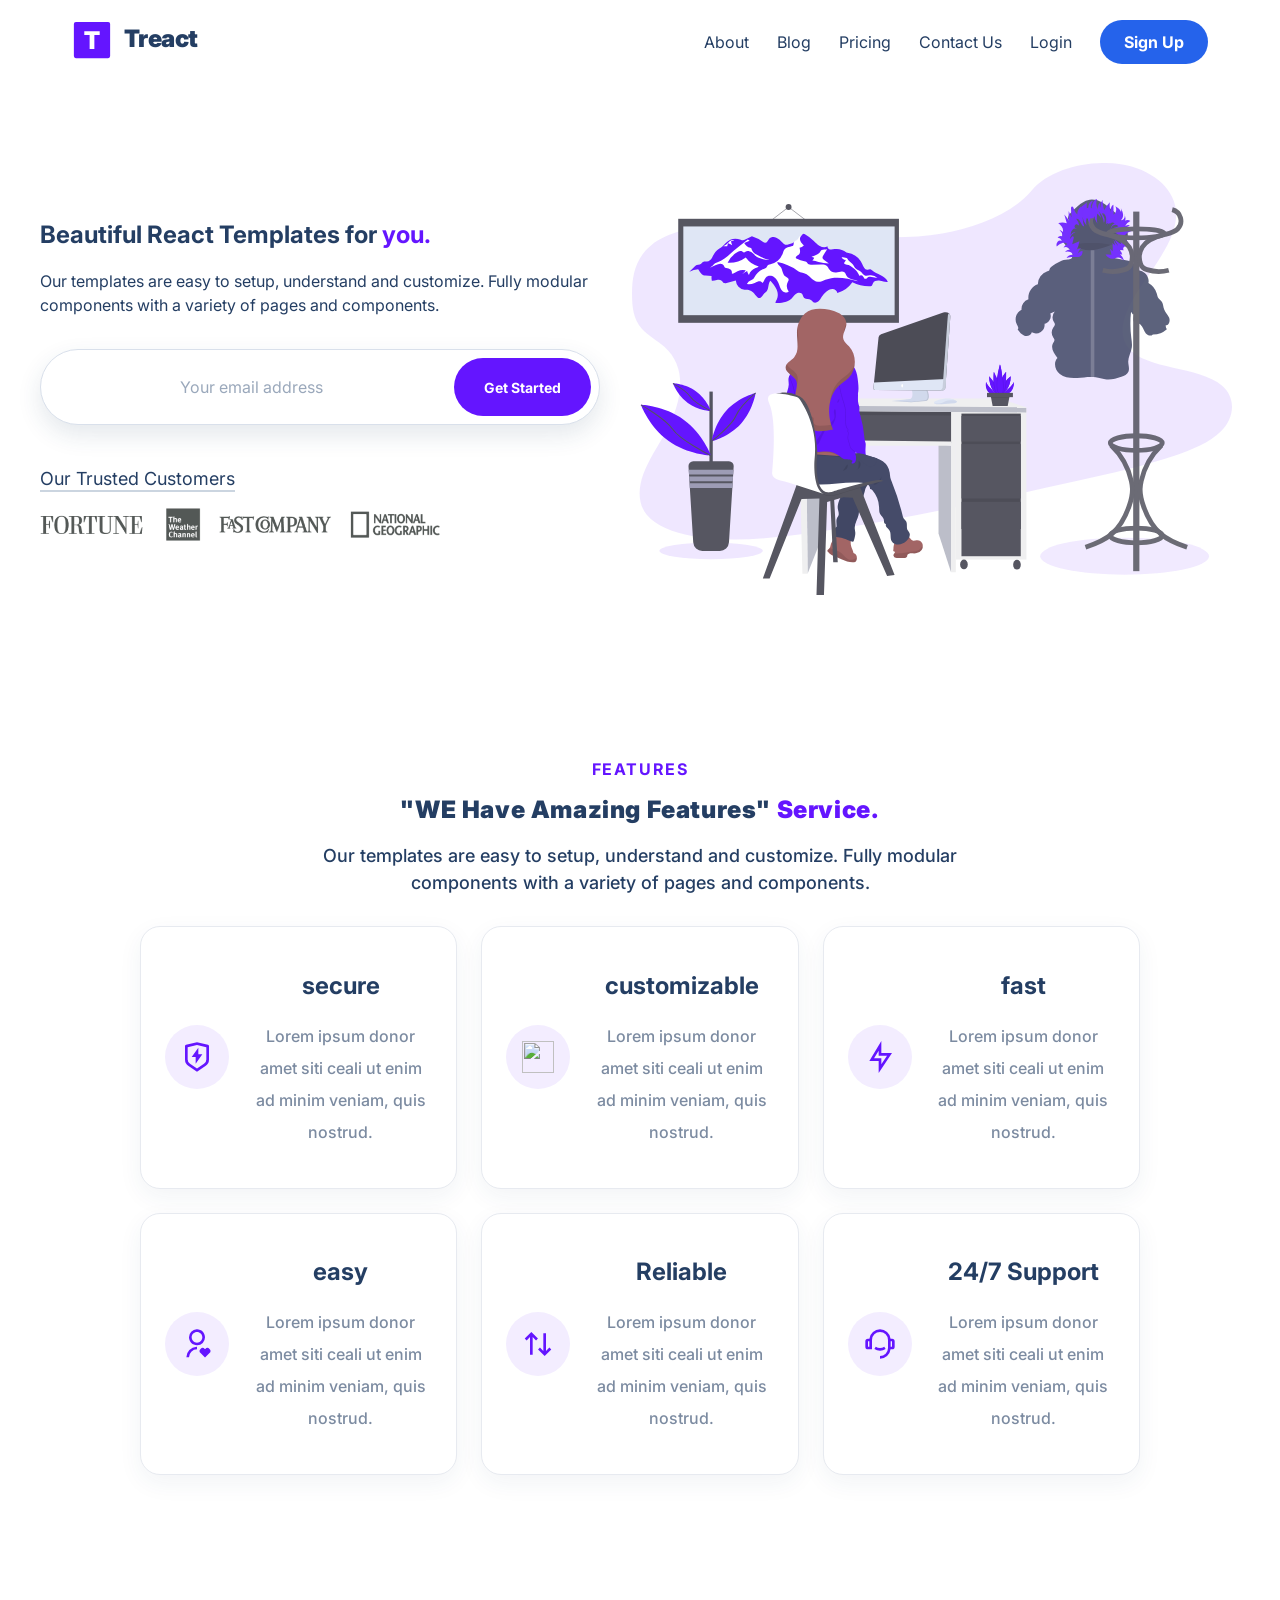
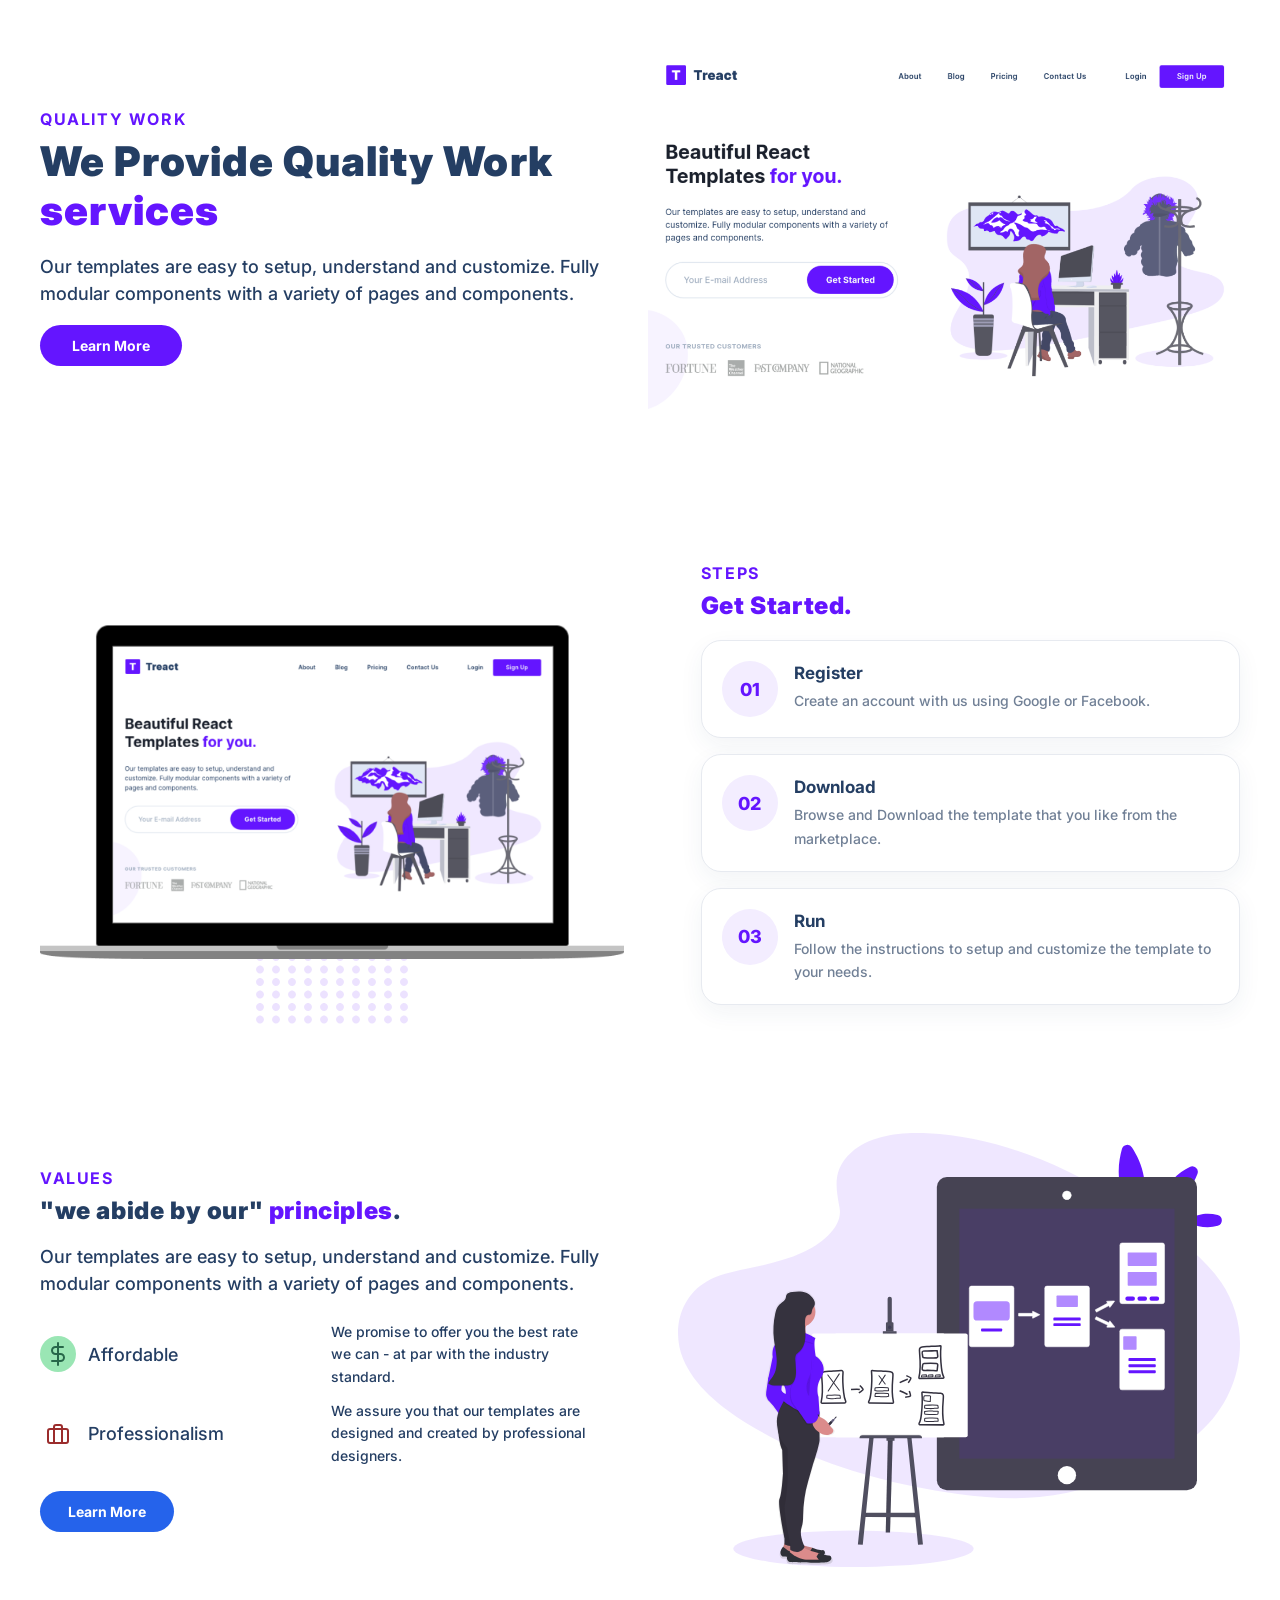
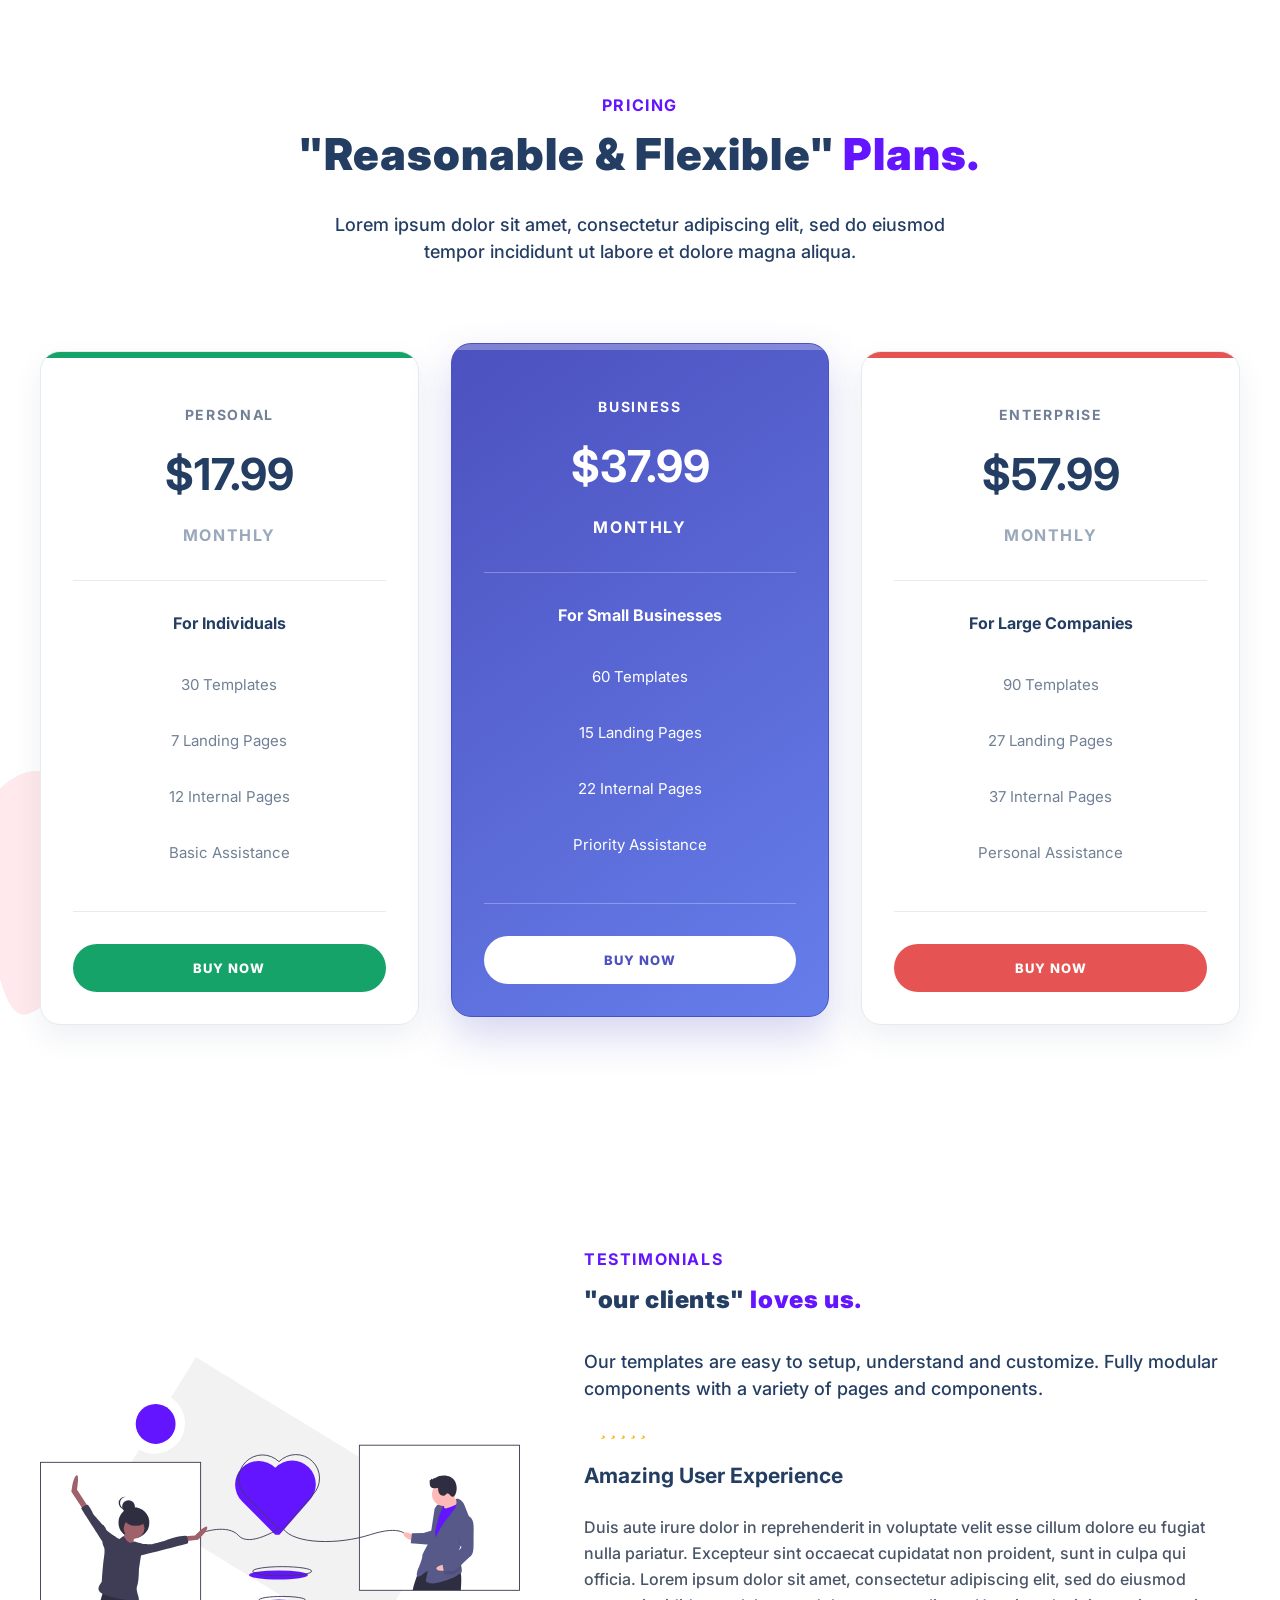
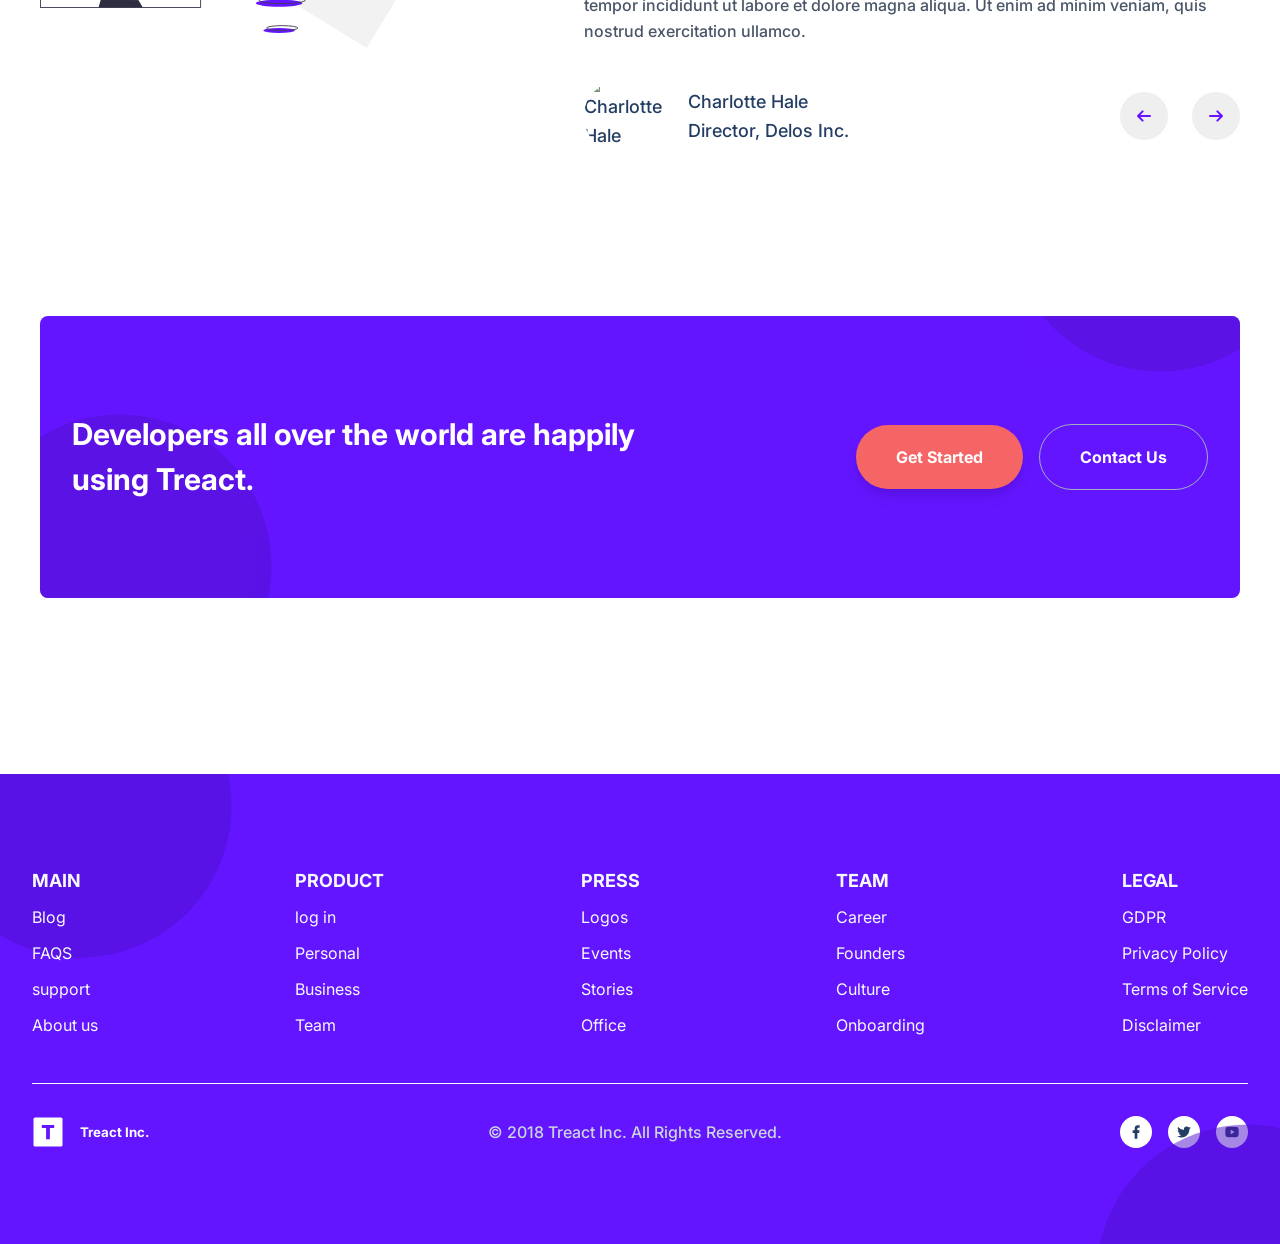
==== commit 08dc7a5e: "updates" ====
--- a/index.html
+++ b/index.html
@@ -348,7 +348,7 @@
               <div class="section__tag"> Values</div>
               <h2 class="section__title">
                 "we abide by our"
-                <span class="purple">principles</span>."
+                <span class="purple">principles</span>.
               </h2>
               <div class="section__para">
                 <p>
--- a/final project.css
+++ b/final project.css
@@ -104,10 +104,18 @@
   margin-inline-end: 40px;
   unicode-bidi: isolate;
 }
-.img {
+.header__img {
   width: block;
   overflow-clip-margin: content-box;
   overflow: clip;
+}
+.header__img--wrapper{
+  width: 100%;
+}
+
+.header__description {
+    width: 100%;
+    max-width: 480px;
 }
 
 :root {
@@ -214,12 +222,7 @@
   unicode-bidi: isolate;
 }
 
-/* 
-
-NAVBAR ↓
-
-*/
-
+/* NAVIGATION */
 nav {
   display: flex;
   justify-content: space-between;
@@ -229,16 +232,16 @@
 .nav__row {
   display: flex;
   justify-content: space-between;
-}
-
-
-NAVBAR ↓
-
-*/
-
+  align-items: center;
+  padding: 12px 32px;
+}
+
+/* NAVBAR LOGO */
 .nav__logo {
   display: flex;
-  align-items: center;
+  flex-direction: row;
+  align-items: center;
+  gap: 12px;
 /* 
 
 NAVBAR LOGO ↓
@@ -248,6 +251,8 @@
 }
 
 .nav__logo--title {
+  white-space: nowrap;
+  flex-shrink: 0;
   font-weight: 900;
   font-size: 24px;
   margin: 12px 0;
@@ -255,11 +260,9 @@
   letter-spacing: -0.6px;
 }
 .nav__logo--img {
+  flex-shrink: 0;
   width: 40px;
   height: 40px;
-}
-.nav__links {
-  display: none;
 }
 .menu {
   display: none;
@@ -335,35 +338,6 @@
   right: 18px;
 }
 
-.menu__link:hover {
-  color: #6415ff;
-  border-bottom: 2px solid #6415ff;
-}
-.menu__link--primary {
-  color: #f7fafc;
-  padding: 12px 32px;
-  background: #6415ff;
-  border-radius: 500px;
-  border: none;
-}
-
-.menu--open .menu {
-  visibility: visible;
-  opacity: 1;
-  transform: translateX(0);
-}
-
-.menu--open {
-  max-height: 100vh;
-  overflow: hidden;
-}
-
-.btn__menu--close {
-  position: fixed;
-  top: 24px;
-  right: 18px;
-}
-
 /* 
 
 HEADER / ABOUT US ↓
@@ -375,16 +349,22 @@
   align-items: center;
   justify-content: space-between;
 }
+
+#landing header .row {
+  align-items: center;
+  gap: 32px;
+}
+
 .header__description {
-  width: 40%;
-  max-width: 480px;
+  width: 50%;
+  max-width: 560px;
 }
 .header__email {
   display: flex;
   align-items: center;
   width: 100%;
-  min-height: 68px;
-  margin: 28px 0 20px;
+  min-height: 76px;
+  margin: 32px 0 40px;
   padding: 8px;
   border: 1px solid #d9e0eb;
   border-radius: 999px;
@@ -401,13 +381,14 @@
 .header__email--input {
   flex: 1;
   min-width: 0;
-  height: 50px;
-  padding: 0 20px;
+  height: 58px;
+  padding: 0 24px;
   border: 0;
   outline: 0;
   background: transparent;
   color: #243e63;
-  font-size: 15px;
+  font-size: 16px;
+  text-align: center;
 }
 
 .header__email--input::placeholder {
@@ -415,8 +396,8 @@
 }
 
 .header__email--btn {
-  min-height: 50px;
-  padding: 0 26px;
+  min-height: 58px;
+  padding: 0 30px;
   border: 0;
   border-radius: 999px;
   background: #6415ff;
@@ -442,12 +423,23 @@
   width: 100%;
 }
 .header__img--wrapper {
-  width: 60%;
+  width: 50%;
 }
 .header__customers {
+  display: block;
   width: 100%;
   max-width: 400px;
-}
+  margin-top: 12px;
+}
+
+.header__customers--title {
+  margin: 0 0 16px;
+  text-decoration: underline;
+  text-decoration-color: #cbd5e0;
+  text-decoration-thickness: 2px;
+  text-underline-offset: 5px;
+}
+
 .h1 {
   display: block;
   font-size: 2em;
@@ -470,7 +462,7 @@
   margin: 0 auto;
 }
 .feature {
-  width: calc(100% / 2);
+  width: calc(100% / 3);
   padding: 12px;
 }
 
@@ -707,6 +699,59 @@
 
 #steps .section__title {
   margin: 8px 0 20px;
+}
+
+#steps .step {
+  display: flex;
+  align-items: flex-start;
+  gap: 16px;
+  margin: 0 0 16px;
+  padding: 20px;
+  border: 1px solid #e7eaf0;
+  border-radius: 20px;
+  background: #fff;
+  box-shadow: 0 8px 24px rgba(36, 62, 99, 0.06);
+  transition: transform 180ms ease, box-shadow 180ms ease;
+}
+
+#steps .step:hover {
+  transform: translateY(-3px);
+  box-shadow: 0 14px 30px rgba(36, 62, 99, 0.12);
+}
+
+#steps .step__number {
+  display: flex;
+  flex: 0 0 56px;
+  align-items: center;
+  justify-content: center;
+  width: 56px;
+  height: 56px;
+  margin: 0;
+  border-radius: 50%;
+  background: #f3edff;
+  color: #6415ff;
+  font-size: 18px;
+  font-weight: 800;
+}
+
+#steps .step__description {
+  flex: 1;
+  min-width: 0;
+  margin: 0;
+  max-width: none;
+}
+
+#steps .step__title {
+  margin: 2px 0 6px;
+  color: #243e63;
+  font-size: 17px;
+}
+
+#steps .step__para {
+  margin: 0;
+  color: #718096;
+  font-size: 14px;
+  line-height: 1.7;
 }
 
 .steps__img--wrapper {
@@ -911,13 +956,6 @@
     background: linear-gradient(115deg, rgb(245, 101, 101) 0%, rgb(254, 178, 178) 100%);
 }
 
-.plan__bottom {
-    padding-left: 4rem;
-    padding-right: 4rem;
-    padding-top: 2rem;
-    padding-bottom: 2rem;
-}
-
 #pricing .section__title {
     text-align: center;
 }
@@ -1047,10 +1085,15 @@
 }
 
 .testimonial__rating {
-    Color: rgb(255, 215, 0);
+  color: #f5b700;
     display: flex;
     align-items: center;
+  gap: 4px;
     margin-left: 16px;
+}
+
+.testimonial__rating i {
+  color: #f5b700;
 }
 /* START / CALL TO ACTION ↓ */
 
@@ -1089,7 +1132,7 @@
     height: 20px; 
 }
 .start__title {
-  color: rgb (247,250,252);
+  color: #fff;
   font-size: 30px;
   font-weight: 700;
   line-height: 1.5;
@@ -1102,7 +1145,7 @@
   justify-content: center;
   font-weight: 700;
   font-size: 16px;
-  color: rgb (247,250,252);
+  color: #fff;
   line-height: 1.5;
   padding: 20px 40px;
   border-radius: 500px;
@@ -1312,6 +1355,7 @@
 }
 .footer__logo--text {
     margin-left: 16px;
+  color: #fff;
 }
 
 /* 
@@ -1339,11 +1383,6 @@
 }
 
 @media (max-width: 1024px) {
-    .nav__links {
-        display: none;
-    }
-}
-@media (max-width: 1024px) {
     .feature__row {
         padding: 32px 8px;
         margin: 0 10px;
@@ -1362,6 +1401,18 @@
 }
 
 @media(max-width: 768px) {
+  #landing header .row {
+    flex-direction: column;
+    align-items: center;
+    gap: 32px;
+  }
+
+  #landing .header__description,
+  #landing .header__img--wrapper {
+    width: 100%;
+    max-width: 560px;
+  }
+
     .quality__row,
     .values__row {
         flex-direction: column-reverse;
@@ -1371,10 +1422,6 @@
         flex-direction: column;
         align-items: center;
     }
-    .testimonials__row { 
-        flex-direction: column;
-        align-items: center;
-    }
     .pricing__row {
         margin-top: 40px;
     }
@@ -1422,24 +1469,22 @@
 }
 
 @media(max-width: 640px) {
-    .container {
-        padding: 80px 0;
-    }
     .nav__logo {
         margin: 8px 0;
         padding-bottom: 4px;
     }
     .header__email {
-      min-height: 60px;
+      min-height: 68px;
       padding: 6px;
     }
     .header__email--input {
-      padding: 0 12px;
-      font-size: 14px;
+      height: 54px;
+      padding: 0 10px;
+      font-size: 15px;
     }
     .header__email--btn {
-      min-height: 46px;
-      padding: 0 16px;
+      min-height: 54px;
+      padding: 0 18px;
       font-size: 13px;
     }
     main {
@@ -1520,9 +1565,6 @@
 .features .section__title, #pricing .section__title {
     text-align: center;
 }
-.features .section__title, #pricing .section__title {
-    text-align: center;
-}
 
 @media (max-width: 1024px) {
     .testimonials__description {
@@ -1557,7 +1599,18 @@
 .nav__links {
   display: flex;
   align-items: center;
-  gap: 24px;
+  gap: 28px;
+}
+
+.nav__link:not(.nav__link--primary) {
+  padding: 8px 0;
+  color: #243e63;
+  transition: color 180ms ease;
+}
+
+.nav__link:not(.nav__link--primary):hover,
+.nav__link:not(.nav__link--primary):focus-visible {
+  color: #2563eb;
 }
 
 .btn__menu {
@@ -1641,6 +1694,12 @@
   }
 }
 
+@media (min-width: 641px) and (max-width: 1024px) {
+  #feature .feature {
+    width: 50%;
+  }
+}
+
 /* Pricing polish */
 #pricing .container {
   padding: 72px 0;
@@ -1659,22 +1718,23 @@
 
 #pricing .plans {
   align-items: stretch;
-  gap: 24px;
-  margin-top: 20px;
+  gap: 32px;
+  margin-top: 32px;
   isolation: isolate;
   z-index: 1;
 }
 
 #pricing .row {
   position: relative;
-  padding-bottom: 180px;
+  padding-bottom: 72px;
 }
 
 #pricing .plan {
   flex: 1 1 0;
   max-width: none;
-  margin: 32px 0 0;
-  padding: 32px 24px 16px;
+  min-height: 520px;
+  margin: 36px 0 0;
+  padding: 40px 32px 24px;
   overflow: hidden;
   border: 1px solid #e6eaf0;
   border-radius: 20px;
@@ -1710,7 +1770,7 @@
 }
 
 #pricing .plan__top {
-  padding: 8px 0 24px;
+  padding: 12px 0 32px;
 }
 
 #pricing .plan__name {
@@ -1720,8 +1780,8 @@
 }
 
 #pricing .plan__price {
-  margin: 8px 0;
-  font-size: 40px;
+  margin: 12px 0;
+  font-size: 44px;
   color: #243e63;
 }
 
@@ -1732,24 +1792,26 @@
 #pricing .plan__middle {
   flex: 1;
   margin: 0;
-  padding: 24px 0;
+  padding: 30px 0;
   border-top: 1px solid #e7eaf0;
   border-bottom: 1px solid #e7eaf0;
 }
 
 #pricing .plan__target {
-  margin-bottom: 12px;
+  margin-bottom: 20px;
   font-weight: 700;
+  line-height: 1.6;
 }
 
 #pricing .plan__feature {
-  margin: 10px 0;
+  margin: 16px 0;
   color: #718096;
   font-size: 15px;
+  line-height: 1.6;
 }
 
 #pricing .plan__bottom {
-  padding: 24px 0 8px;
+  padding: 32px 0 8px;
 }
 
 #pricing .plan__button {
@@ -1791,18 +1853,19 @@
 
 @media (max-width: 1024px) {
   #pricing .row {
-    padding-bottom: 140px;
+    padding-bottom: 60px;
   }
 
   #pricing .plans {
     flex-direction: column;
     align-items: center;
-    gap: 12px;
+    gap: 20px;
   }
 
   #pricing .plan {
     width: min(100%, 28rem);
-    margin: 20px 0 0;
+    min-height: 500px;
+    margin: 12px 0 0;
   }
 
   #pricing .plan:nth-child(2) {
@@ -1816,6 +1879,7 @@
   }
 
   #pricing .plan {
+    min-height: 480px;
     padding-right: 20px;
     padding-left: 20px;
   }
@@ -1828,7 +1892,7 @@
   }
 
   #pricing .row {
-    padding-bottom: 120px;
+    padding-bottom: 48px;
   }
 }
 
@@ -1904,4 +1968,48 @@
   background: #1d4ed8;
   color: #fff;
   transform: translateY(-1px);
+}
+
+/* Stack page content into single columns on smaller screens */
+@media (max-width: 768px) {
+  .container > .row {
+    flex-direction: column;
+    align-items: stretch;
+    gap: 32px;
+  }
+
+  #feature .feature {
+    width: 100%;
+  }
+
+  #pricing .row {
+    align-items: center;
+  }
+
+  .footer__columns {
+    flex-direction: column;
+    align-items: center;
+  }
+
+  .footer__column {
+    width: 100%;
+    align-items: center;
+    text-align: center;
+  }
+
+  .footer__bottom {
+    flex-direction: column;
+    gap: 24px;
+    text-align: center;
+  }
+
+  .start__buttons {
+    flex-direction: column;
+    align-items: center;
+    width: 100%;
+  }
+
+  .start__button {
+    width: min(100%, 240px);
+  }
 }
